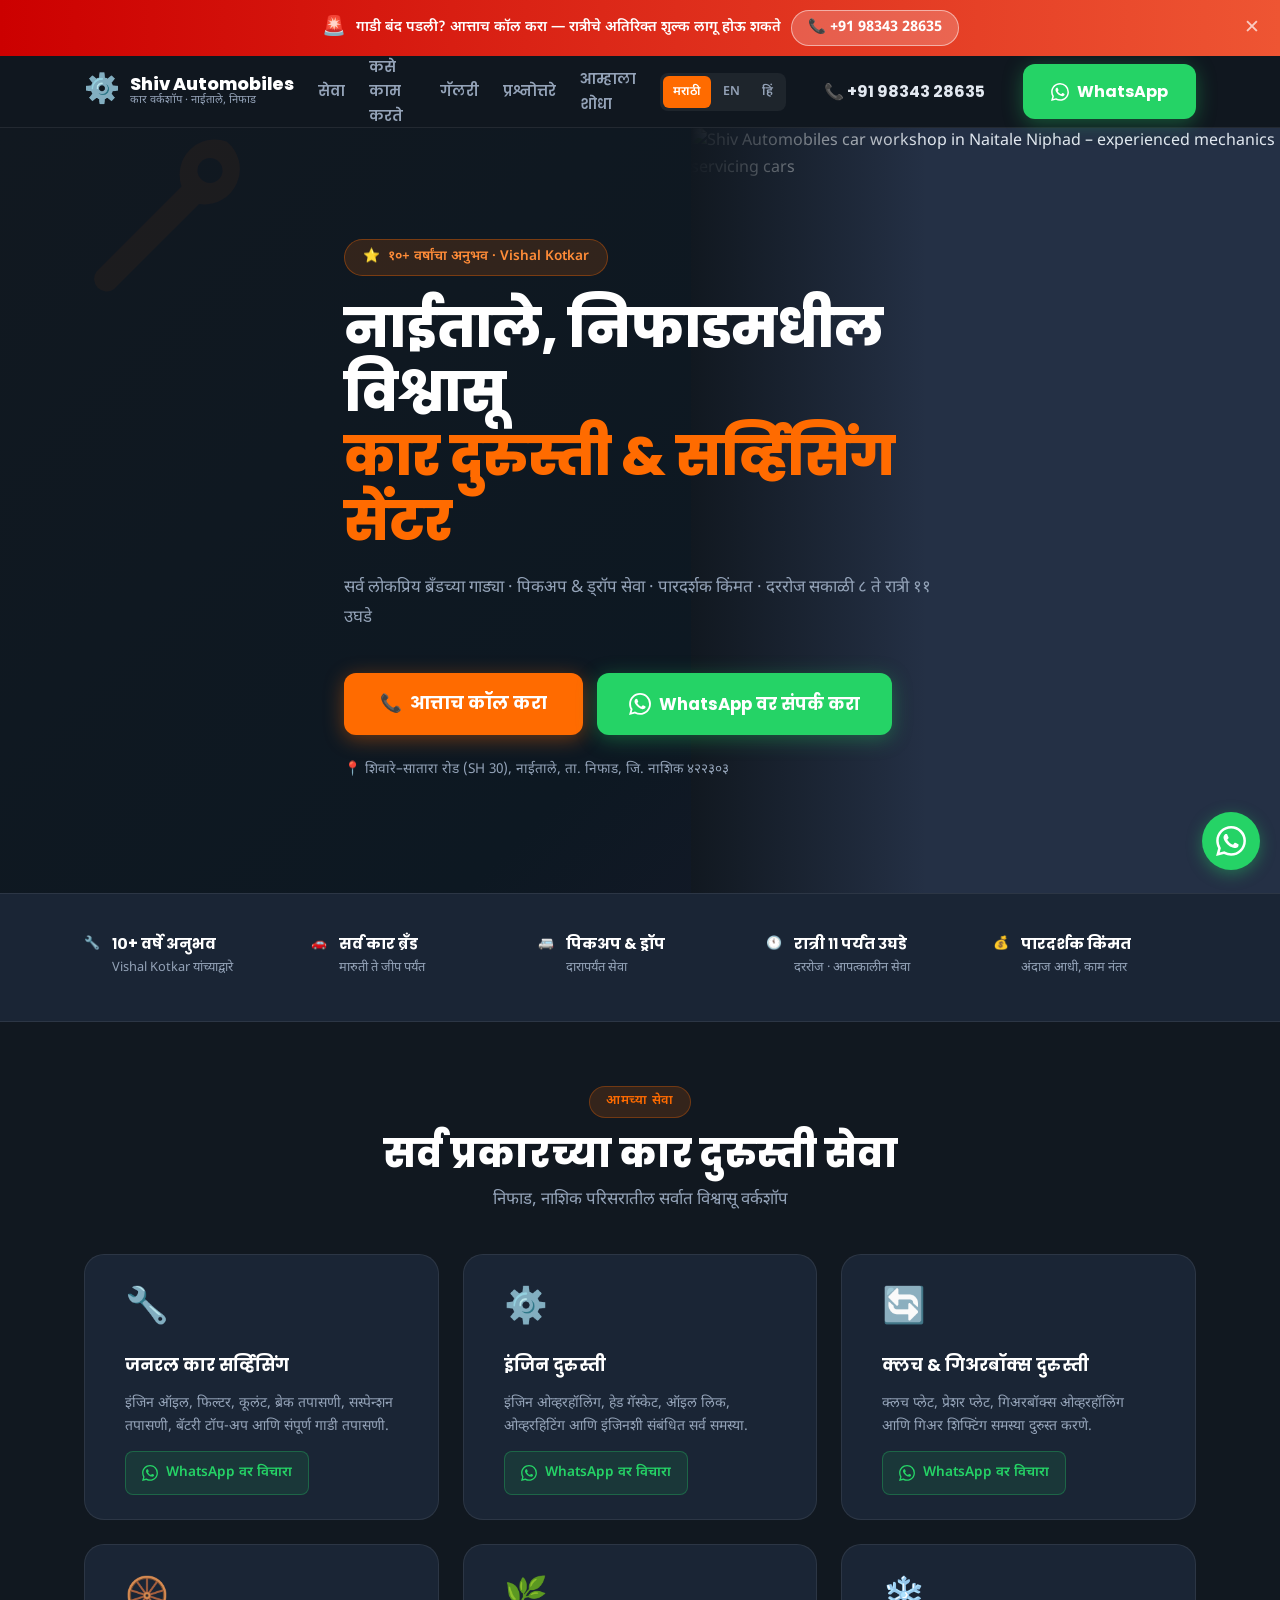
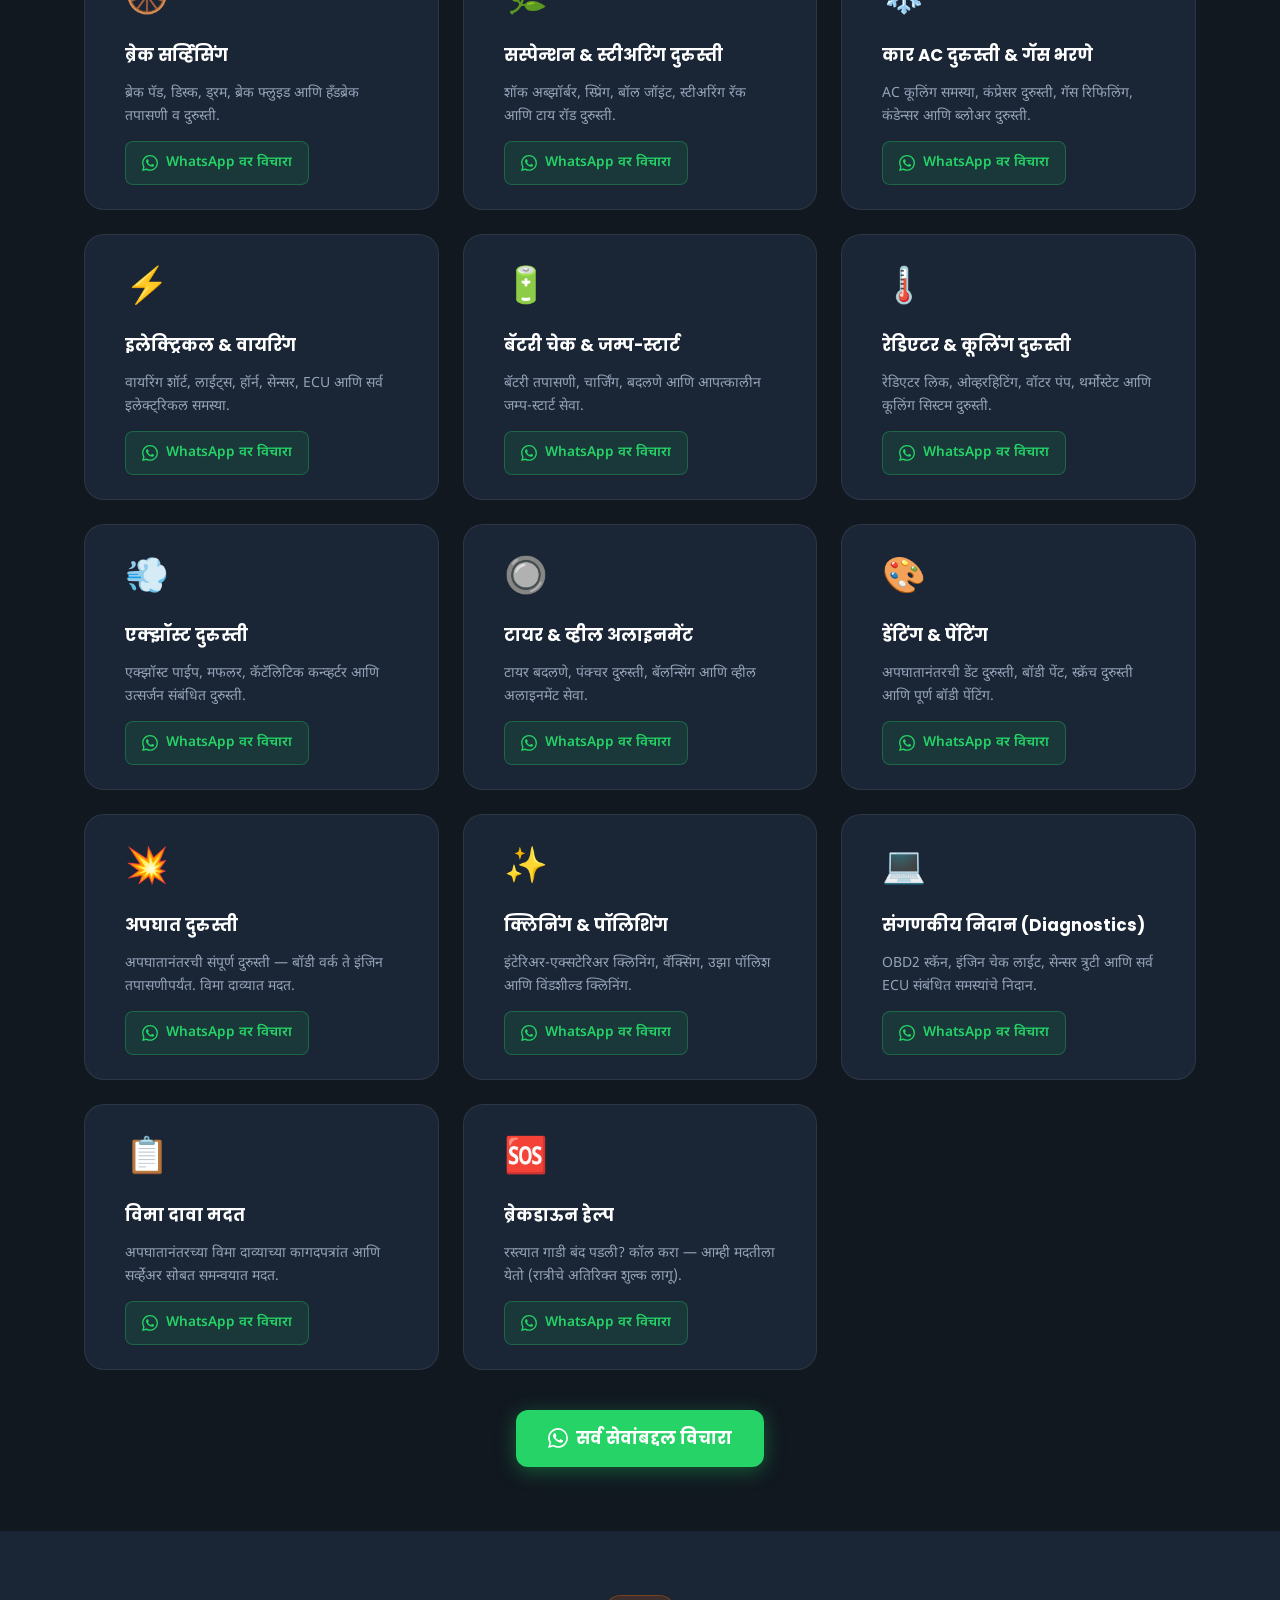
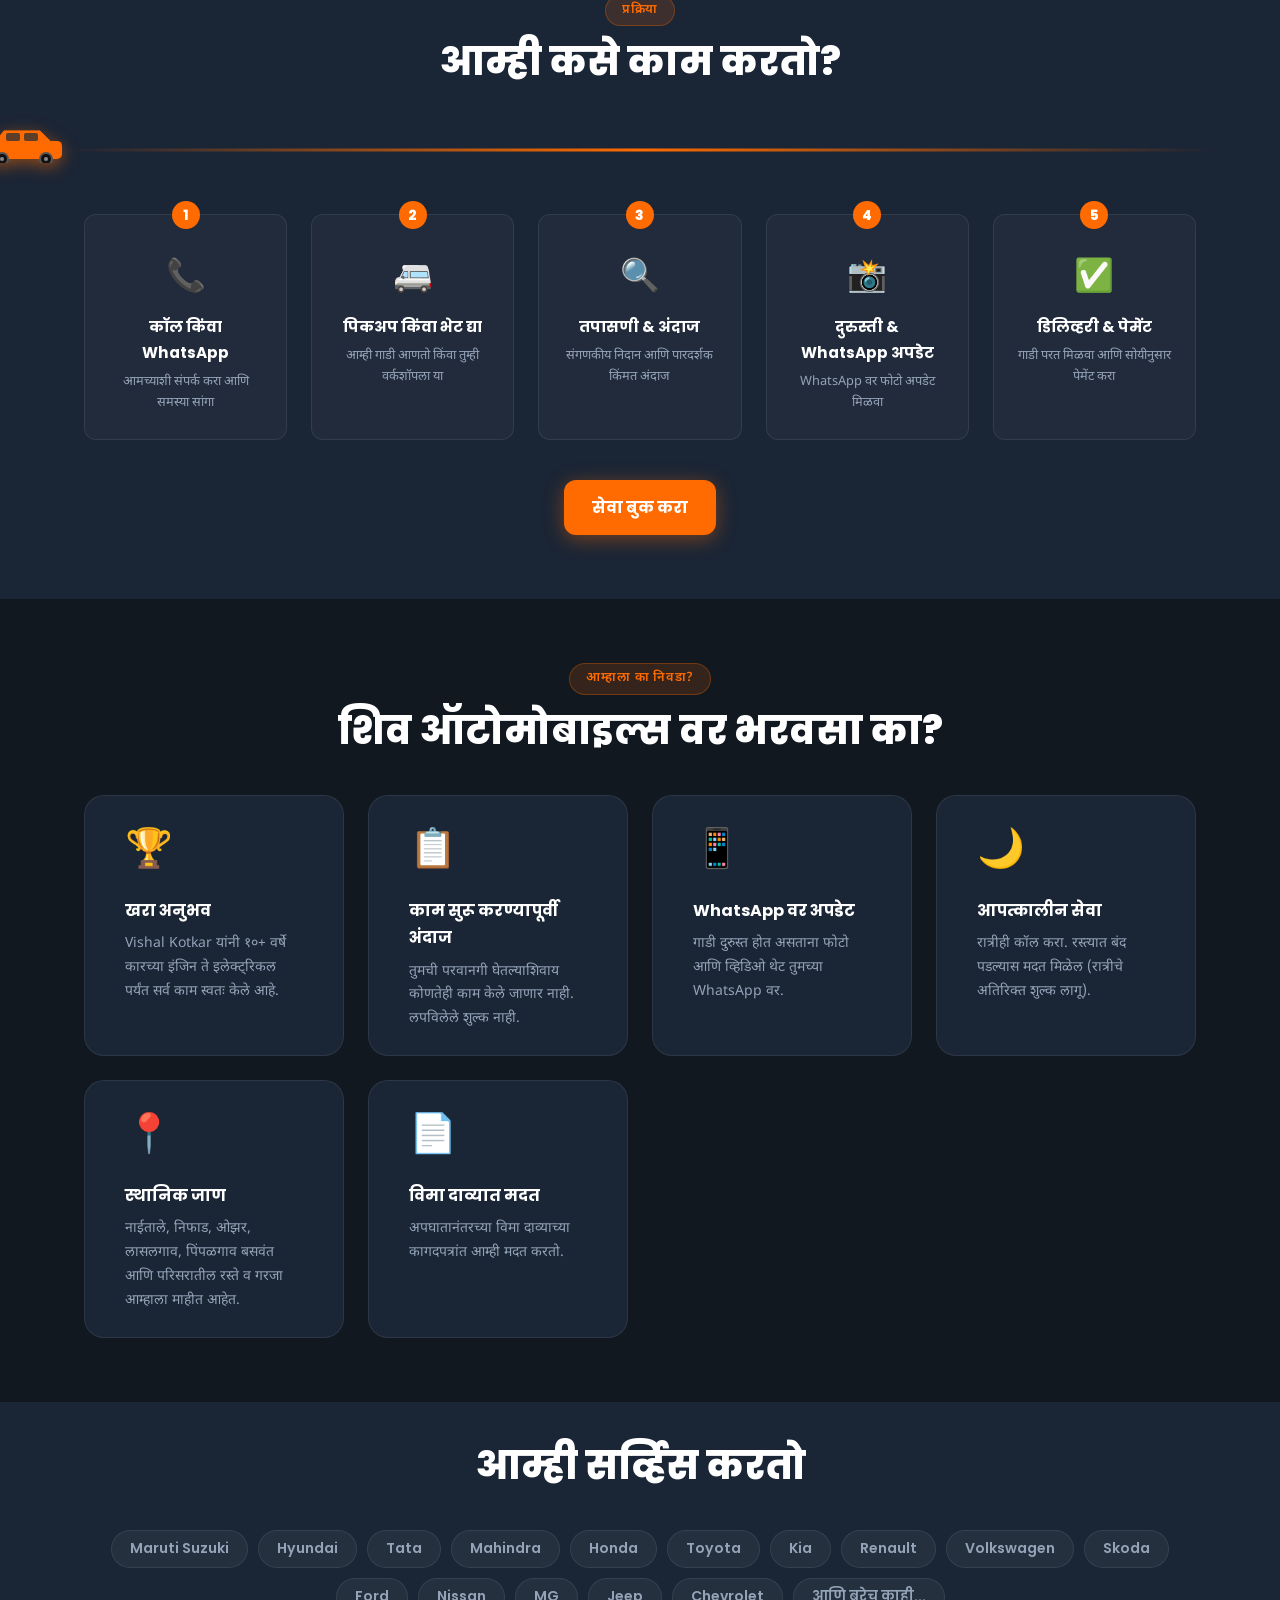
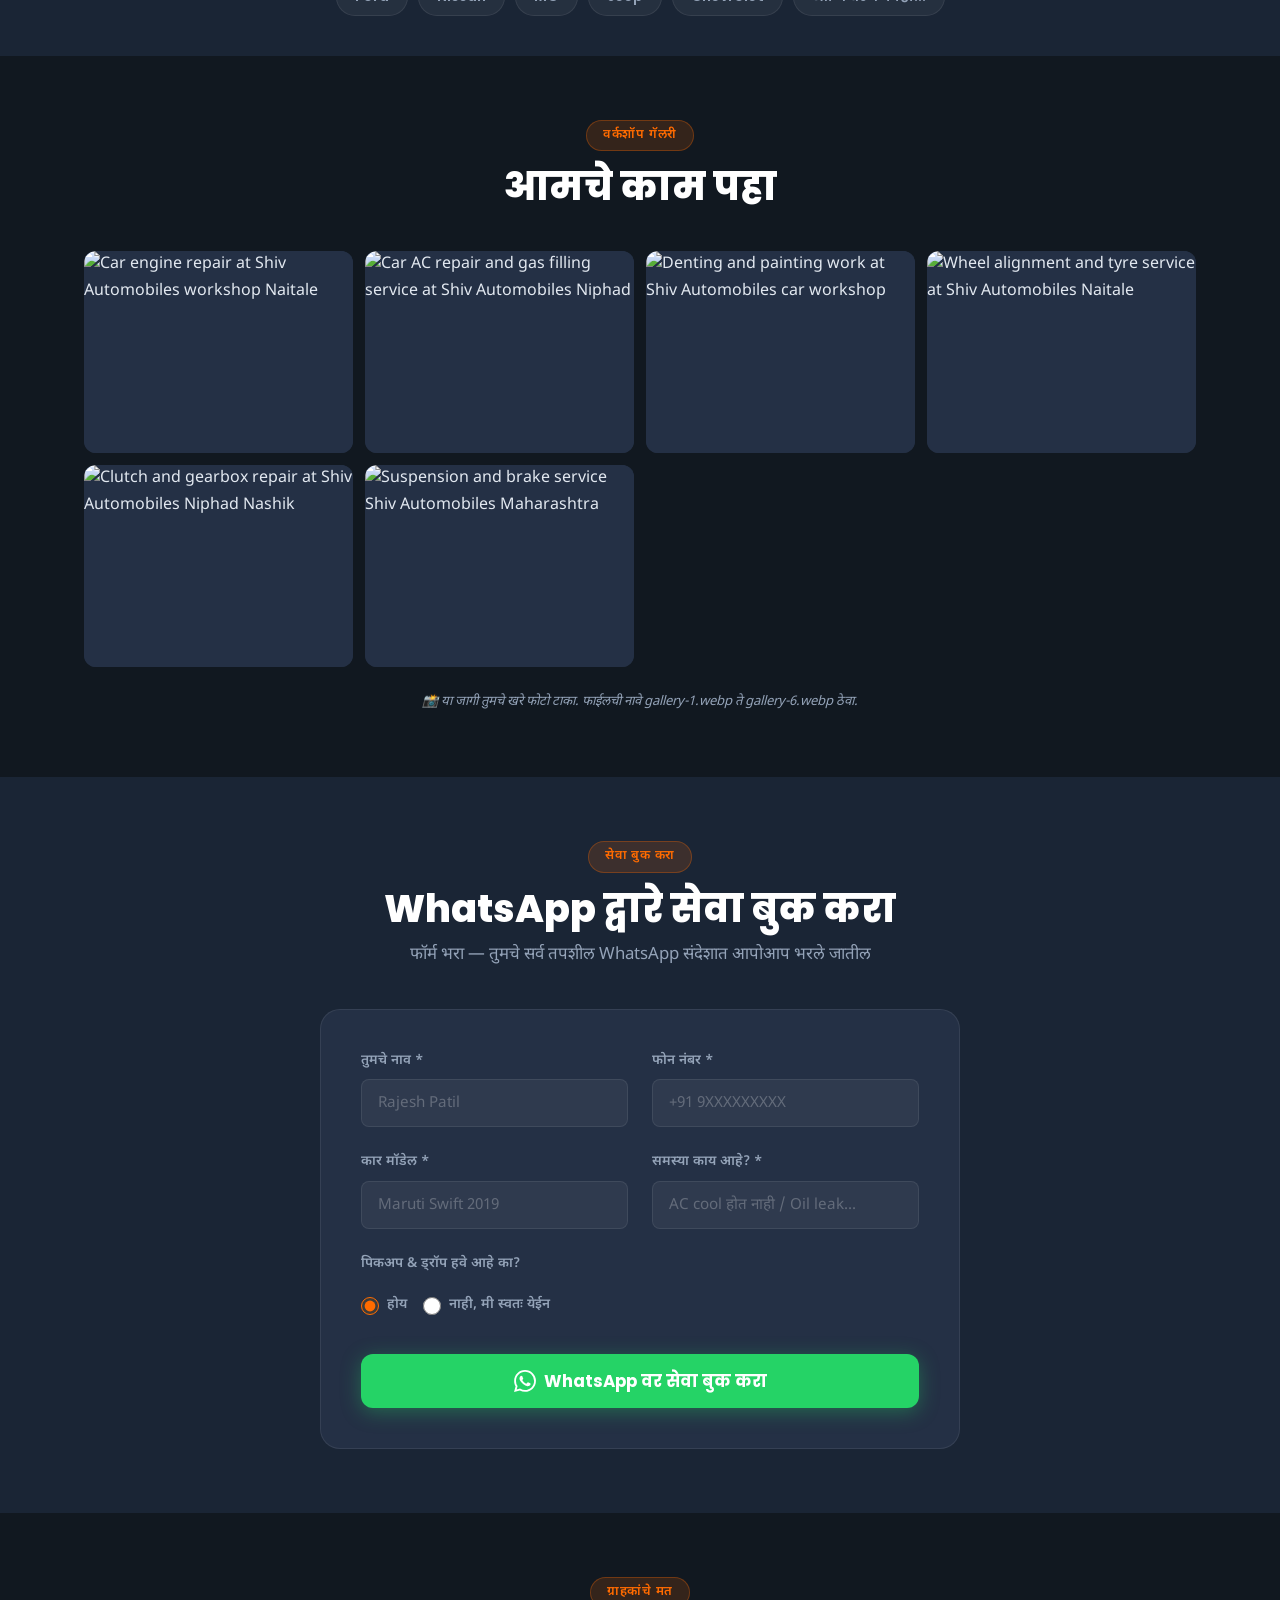
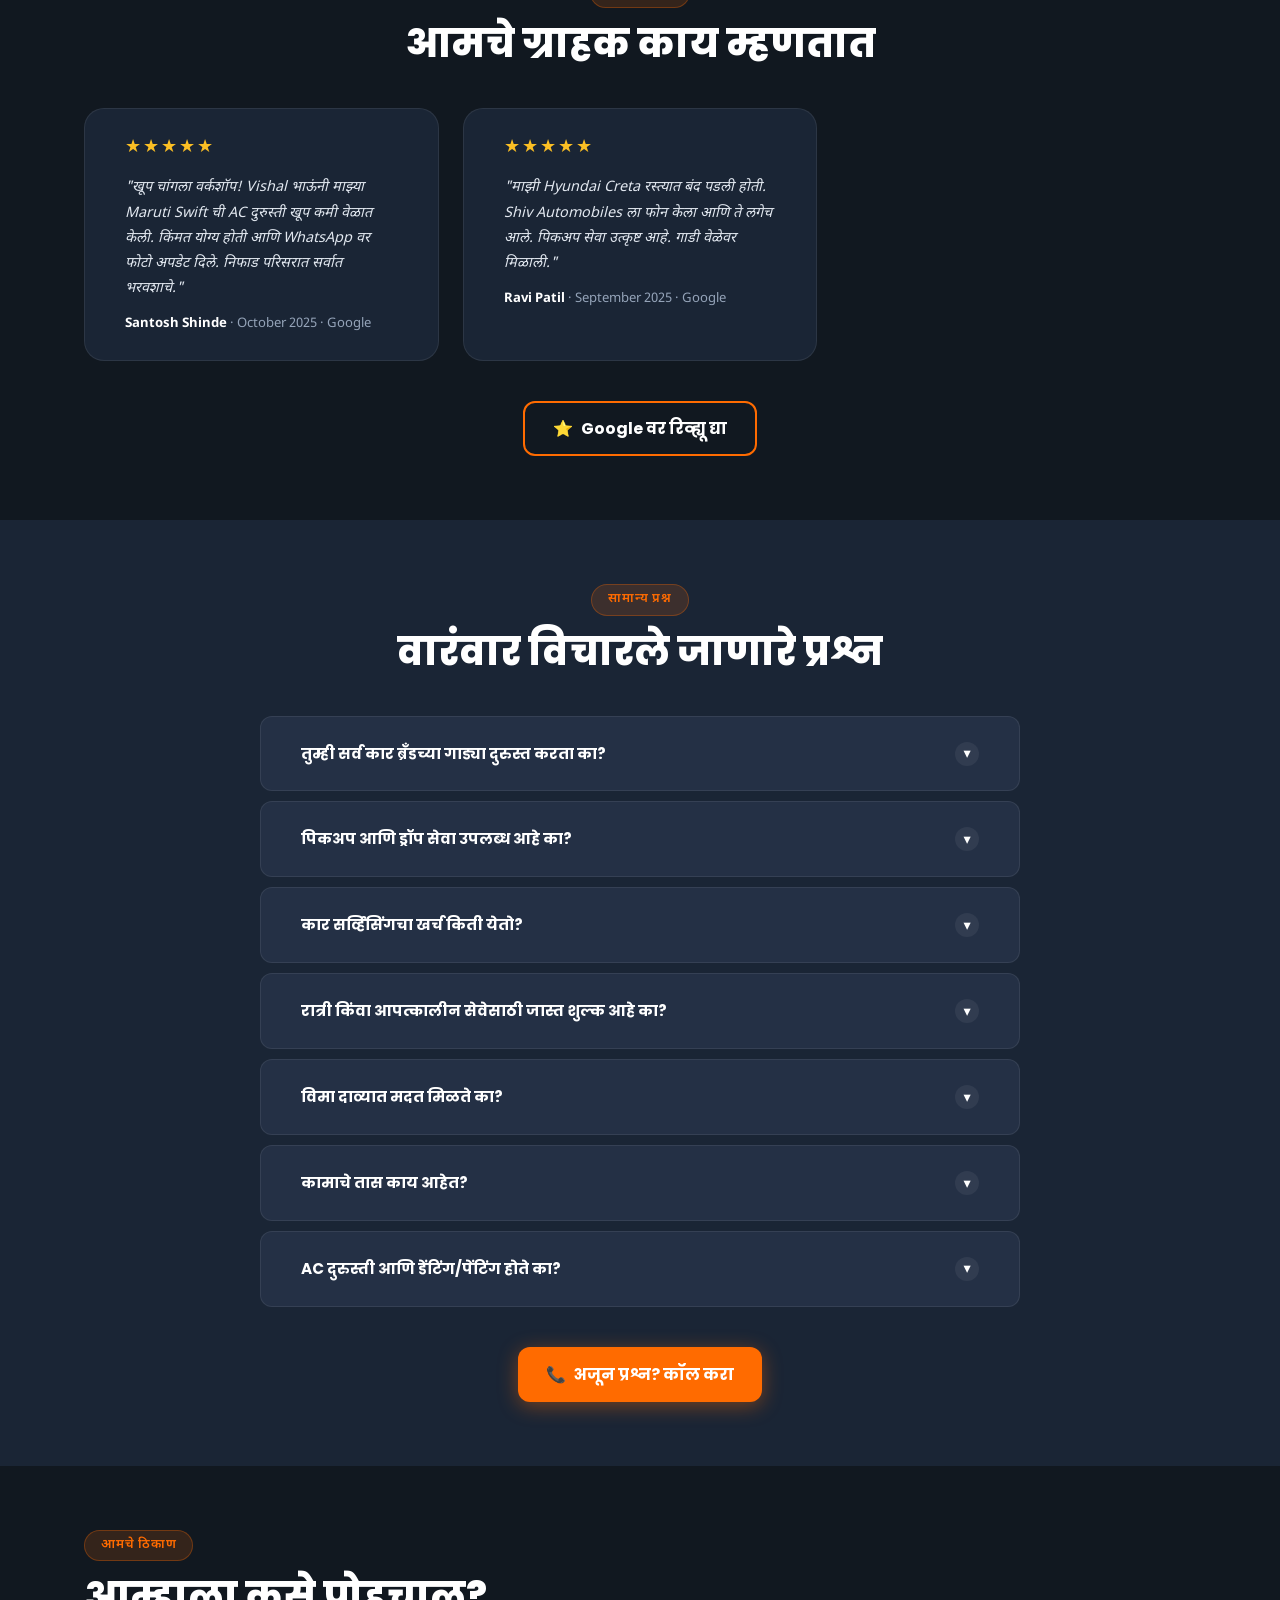
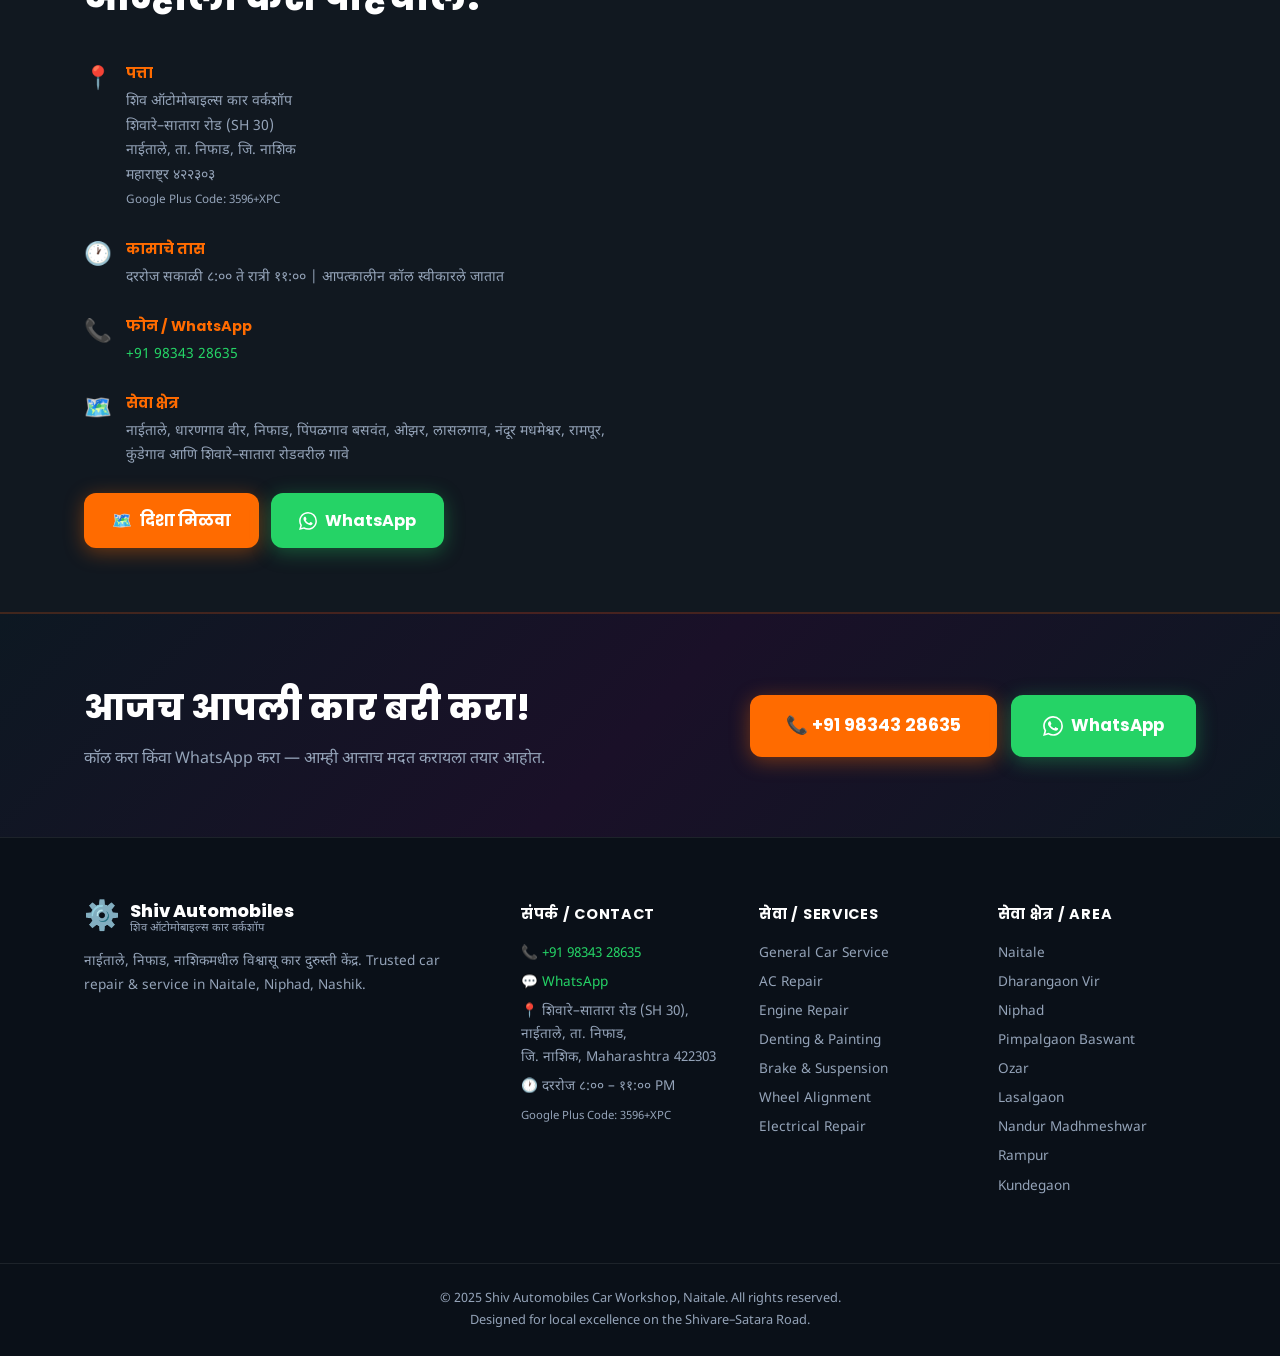
==== index.html @ d1dcf709 "Initial commit: Shiv Automobiles website" ====
<!DOCTYPE html>
<html lang="mr" dir="ltr">
<head>
  <meta charset="UTF-8" />
  <meta name="viewport" content="width=device-width, initial-scale=1.0" />
  <meta http-equiv="X-UA-Compatible" content="IE=edge" />

  <!-- ===== Primary SEO ===== -->
  <title>Car Garage &amp; Workshop in Naitale, Niphad, Nashik | Shiv Automobiles</title>
  <meta name="description" content="Shiv Automobiles – trusted car repair &amp; service workshop in Naitale, Niphad, Nashik. 10+ years experience. All car brands. AC repair, denting, engine, clutch. Call or WhatsApp +91 98343 28635. Pickup &amp; drop available. Open 8 AM–11 PM daily." />
  <meta name="keywords" content="car garage Naitale, car workshop Niphad, car AC repair Pimpalgaon Baswant, denting painting Niphad, engine repair Lasalgaon, गाडी दुरुस्ती निफाड, कार सर्व्हिसिंग नाशिक, Shiv Automobiles, car service Ozar, car repair Nashik" />
  <meta name="robots" content="index, follow" />
  <link rel="canonical" href="https://shivautomobiles.in/" />

  <!-- ===== Open Graph ===== -->
  <meta property="og:type" content="website" />
  <meta property="og:url" content="https://shivautomobiles.in/" />
  <meta property="og:title" content="Shiv Automobiles – Car Garage &amp; Workshop, Naitale, Niphad" />
  <meta property="og:description" content="10+ years experience. All car brands serviced. AC repair, engine, clutch, denting &amp; more. Call +91 98343 28635. Open 8 AM–11 PM daily." />
  <meta property="og:image" content="https://shivautomobiles.in/images/og-cover.webp" />
  <meta property="og:locale" content="mr_IN" />
  <meta property="og:site_name" content="Shiv Automobiles" />

  <!-- ===== Twitter Card ===== -->
  <meta name="twitter:card" content="summary_large_image" />
  <meta name="twitter:title" content="Shiv Automobiles – Car Workshop, Naitale, Niphad, Nashik" />
  <meta name="twitter:description" content="Trusted car repair &amp; service. 10+ yrs experience. Call/WhatsApp +91 98343 28635." />
  <meta name="twitter:image" content="https://shivautomobiles.in/images/og-cover.webp" />

  <!-- ===== Favicon ===== -->
  <link rel="icon" type="image/svg+xml" href="favicon.svg" />
  <link rel="apple-touch-icon" href="images/apple-touch-icon.png" />

  <!-- ===== Fonts (preload critical) ===== -->
  <link rel="preconnect" href="https://fonts.googleapis.com" />
  <link rel="preconnect" href="https://fonts.gstatic.com" crossorigin />
  <link rel="preload" as="style" href="https://fonts.googleapis.com/css2?family=Poppins:wght@400;600;700;800&family=Noto+Sans+Devanagari:wght@400;600;700&display=swap" />
  <link href="https://fonts.googleapis.com/css2?family=Poppins:wght@400;600;700;800&family=Noto+Sans+Devanagari:wght@400;600;700&display=swap" rel="stylesheet" />

  <!-- ===== Stylesheets ===== -->
  <link rel="stylesheet" href="css/style.css" />

  <!-- ===== JSON-LD: LocalBusiness (AutoRepair) ===== -->
  <script type="application/ld+json">
  {
    "@context": "https://schema.org",
    "@type": "AutoRepair",
    "name": "Shiv Automobiles Car Workshop",
    "alternateName": "शिव ऑटोमोबाइल्स कार वर्कशॉप",
    "url": "https://shivautomobiles.in/",
    "telephone": "+919834328635",
    "priceRange": "₹₹",
    "image": "https://shivautomobiles.in/images/og-cover.webp",
    "description": "Trusted car repair and service workshop in Naitale, Niphad, Nashik serving all popular car brands with 10+ years of experience.",
    "address": {
      "@type": "PostalAddress",
      "streetAddress": "Shivare–Satara Road, SH 30",
      "addressLocality": "Naitale",
      "addressRegion": "Maharashtra",
      "postalCode": "422303",
      "addressCountry": "IN",
      "postOfficeBoxNumber": "Tal. Niphad, Dist. Nashik"
    },
    "geo": {
      "@type": "GeoCoordinates",
      "latitude": 20.0700,
      "longitude": 74.1581
    },
    "hasMap": "https://maps.google.com/?q=20.0700,74.1581",
    "openingHoursSpecification": [
      {
        "@type": "OpeningHoursSpecification",
        "dayOfWeek": ["Monday","Tuesday","Wednesday","Thursday","Friday","Saturday","Sunday"],
        "opens": "08:00",
        "closes": "23:00"
      }
    ],
    "areaServed": [
      "Naitale", "Dharangaon Vir", "Niphad", "Pimpalgaon Baswant",
      "Ozar", "Lasalgaon", "Nandur Madhmeshwar", "Rampur", "Kundegaon", "Nashik"
    ],
    "sameAs": [
      "https://wa.me/919834328635"
    ],
    "founder": {
      "@type": "Person",
      "name": "Vishal Kotkar"
    },
    "knowsAbout": [
      "Car Service", "Engine Repair", "AC Repair", "Denting and Painting",
      "Clutch Repair", "Brake Service", "Suspension Repair", "Wheel Alignment",
      "Electrical Repair", "Battery Service", "Insurance Claim Assistance"
    ]
  }
  </script>

  <!-- ===== JSON-LD: FAQPage ===== -->
  <script type="application/ld+json">
  {
    "@context": "https://schema.org",
    "@type": "FAQPage",
    "mainEntity": [
      {
        "@type": "Question",
        "name": "Do you service all car brands? / तुम्ही सर्व ब्रँडच्या गाड्या दुरुस्त करता का?",
        "acceptedAnswer": {
          "@type": "Answer",
          "text": "Yes, we service all popular brands including Maruti Suzuki, Hyundai, Tata, Mahindra, Honda, Toyota, Kia, Renault, Volkswagen, Skoda, Ford, Nissan, MG, Jeep, Chevrolet and more. / होय, आम्ही मारुती सुझुकी, ह्युंदाई, टाटा, महिंद्रा, होंडा, टोयोटा, किया, रेनॉल्ट, व्होल्क्सवॅगन, स्कोडा, फोर्ड, निसान, एमजी, जीप, शेव्हरोले आणि इतर सर्व ब्रँडच्या गाड्या दुरुस्त करतो."
        }
      },
      {
        "@type": "Question",
        "name": "Is pickup and drop service available? / पिकअप आणि ड्रॉप सेवा उपलब्ध आहे का?",
        "acceptedAnswer": {
          "@type": "Answer",
          "text": "Yes, we provide pickup and drop service across Naitale, Niphad, Pimpalgaon Baswant, Ozar, Lasalgaon and nearby villages. / होय, आम्ही नाईताले, निफाड, पिंपळगाव बसवंत, ओझर, लासलगाव आणि जवळपासच्या गावांमध्ये पिकअप आणि ड्रॉप सेवा देतो."
        }
      },
      {
        "@type": "Question",
        "name": "How much does car service cost? / कार सर्व्हिसिंगचा खर्च किती येतो?",
        "acceptedAnswer": {
          "@type": "Answer",
          "text": "Cost depends on the work needed. We give a transparent upfront estimate before starting any repair. Call or WhatsApp for a quick quote. / खर्च कामावर अवलंबून असतो. काम सुरू करण्यापूर्वी आम्ही पारदर्शक अंदाज देतो. त्वरित माहितीसाठी कॉल करा किंवा WhatsApp करा."
        }
      },
      {
        "@type": "Question",
        "name": "Do you charge extra for night/emergency service? / रात्री किंवा आपत्कालीन सेवेसाठी जास्त शुल्क आहे का?",
        "acceptedAnswer": {
          "@type": "Answer",
          "text": "We accept emergency and night calls. Night-time (after 11 PM) assistance may attract additional charges. / आम्ही आपत्कालीन आणि रात्रीचे कॉल स्वीकारतो. रात्री ११ नंतरच्या सेवेसाठी अतिरिक्त शुल्क लागू होऊ शकते."
        }
      },
      {
        "@type": "Question",
        "name": "Do you help with insurance claims? / विमा दाव्यात मदत मिळते का?",
        "acceptedAnswer": {
          "@type": "Answer",
          "text": "Yes, we assist with insurance claim paperwork and coordination for accident-damaged vehicles. / होय, अपघातग्रस्त वाहनांसाठी विमा दाव्यातील कागदपत्रे आणि प्रक्रियेत आम्ही मदत करतो."
        }
      },
      {
        "@type": "Question",
        "name": "What are your working hours? / कामाचे तास काय आहेत?",
        "acceptedAnswer": {
          "@type": "Answer",
          "text": "We are open daily from 8:00 AM to 11:00 PM. Emergency calls are accepted after hours. / आम्ही दररोज सकाळी ८:०० ते रात्री ११:०० वाजेपर्यंत उघडे असतो. आपत्कालीन कॉल नंतरही स्वीकारले जातात."
        }
      },
      {
        "@type": "Question",
        "name": "Do you do AC repair and denting/painting? / AC दुरुस्ती आणि डेंटिंग/पेंटिंग होते का?",
        "acceptedAnswer": {
          "@type": "Answer",
          "text": "Yes, we offer full car AC repair and gas refilling as well as professional denting and painting services. / होय, आम्ही संपूर्ण कार AC दुरुस्ती, गॅस भरणे आणि व्यावसायिक डेंटिंग आणि पेंटिंग सेवा देतो."
        }
      }
    ]
  }
  </script>
</head>

<body>
  <!-- ===== EMERGENCY BANNER ===== -->
  <div class="emergency-banner" id="emergencyBanner">
    <span class="emergency-icon">🚨</span>
    <span data-mr="गाडी बंद पडली? आत्ताच कॉल करा — रात्रीचे अतिरिक्त शुल्क लागू होऊ शकते" data-en="Car broke down? Call now — night charges may apply" data-hi="गाड़ी बंद हुई? अभी कॉल करें — रात्रि शुल्क लागू हो सकता है">गाडी बंद पडली? आत्ताच कॉल करा — रात्रीचे अतिरिक्त शुल्क लागू होऊ शकते</span>
    <a href="tel:+919834328635" class="emergency-btn" onclick="ga4Event('emergency_call_banner')">📞 +91 98343 28635</a>
    <button class="banner-close" onclick="document.getElementById('emergencyBanner').style.display='none'" aria-label="Close banner">✕</button>
  </div>

  <!-- ===== DESKTOP HEADER ===== -->
  <header class="site-header" id="siteHeader">
    <div class="header-inner container">
      <a href="/" class="logo-wrap">
        <div class="logo-icon">⚙️</div>
        <div class="logo-text">
          <span class="logo-main">Shiv Automobiles</span>
          <span class="logo-sub" data-mr="कार वर्कशॉप · नाईताले, निफाड" data-en="Car Workshop · Naitale, Niphad" data-hi="कार वर्कशॉप · नाईताले, निफाड">कार वर्कशॉप · नाईताले, निफाड</span>
        </div>
      </a>
      <nav class="header-nav">
        <a href="#services" data-mr="सेवा" data-en="Services" data-hi="सेवाएं">सेवा</a>
        <a href="#how-it-works" data-mr="कसे काम करते" data-en="How it Works" data-hi="कैसे काम करता है">कसे काम करते</a>
        <a href="#gallery" data-mr="गॅलरी" data-en="Gallery" data-hi="गैलरी">गॅलरी</a>
        <a href="#faq" data-mr="प्रश्नोत्तरे" data-en="FAQ" data-hi="सवाल-जवाब">प्रश्नोत्तरे</a>
        <a href="#find-us" data-mr="आम्हाला शोधा" data-en="Find Us" data-hi="हमें खोजें">आम्हाला शोधा</a>
      </nav>
      <div class="header-cta">
        <!-- Language Toggle -->
        <div class="lang-toggle" id="langToggle">
          <button class="lang-btn active" data-lang="mr">मराठी</button>
          <button class="lang-btn" data-lang="en">EN</button>
          <button class="lang-btn" data-lang="hi">हिं</button>
        </div>
        <a href="tel:+919834328635" class="btn btn-phone header-phone" onclick="ga4Event('header_call_click')">
          📞 +91 98343 28635
        </a>
        <a href="https://wa.me/919834328635?text=Hello%20Shiv%20Automobiles%2C%20I%20need%20help%20with%20my%20%5Bcar%20model%5D" class="btn btn-wa" target="_blank" rel="noopener" onclick="ga4Event('header_wa_click')">
          <svg class="wa-icon" viewBox="0 0 24 24" fill="currentColor" width="18" height="18"><path d="M17.472 14.382c-.297-.149-1.758-.867-2.03-.967-.273-.099-.471-.148-.67.15-.197.297-.767.966-.94 1.164-.173.199-.347.223-.644.075-.297-.15-1.255-.463-2.39-1.475-.883-.788-1.48-1.761-1.653-2.059-.173-.297-.018-.458.13-.606.134-.133.298-.347.446-.52.149-.174.198-.298.298-.497.099-.198.05-.371-.025-.52-.075-.149-.669-1.612-.916-2.207-.242-.579-.487-.5-.669-.51-.173-.008-.371-.01-.57-.01-.198 0-.52.074-.792.372-.272.297-1.04 1.016-1.04 2.479 0 1.462 1.065 2.875 1.213 3.074.149.198 2.096 3.2 5.077 4.487.709.306 1.262.489 1.694.625.712.227 1.36.195 1.871.118.571-.085 1.758-.719 2.006-1.413.248-.694.248-1.289.173-1.413-.074-.124-.272-.198-.57-.347m-5.421 7.403h-.004a9.87 9.87 0 01-5.031-1.378l-.361-.214-3.741.982.998-3.648-.235-.374a9.86 9.86 0 01-1.51-5.26c.001-5.45 4.436-9.884 9.888-9.884 2.64 0 5.122 1.03 6.988 2.898a9.825 9.825 0 012.893 6.994c-.003 5.45-4.437 9.884-9.885 9.884m8.413-18.297A11.815 11.815 0 0012.05 0C5.495 0 .16 5.335.157 11.892c0 2.096.547 4.142 1.588 5.945L.057 24l6.305-1.654a11.882 11.882 0 005.683 1.448h.005c6.554 0 11.89-5.335 11.893-11.893a11.821 11.821 0 00-3.48-8.413z"/></svg>
          WhatsApp
        </a>
      </div>
    </div>
  </header>

  <!-- ===== HERO SECTION ===== -->
  <section class="hero" id="hero">
    <!-- Animated gear/wrench SVG background -->
    <div class="hero-bg-gears" aria-hidden="true">
      <svg class="gear gear-1" viewBox="0 0 100 100" fill="none" xmlns="http://www.w3.org/2000/svg">
        <path d="M43.3 5.5l-3.1 8.6a35.5 35.5 0 00-9.6 4l-9-2.7-6.7 6.7 2.7 9a35.5 35.5 0 00-4 9.6L5 43.3v9.4l8.6 3.1a35.5 35.5 0 004 9.6l-2.7 9 6.7 6.7 9-2.7a35.5 35.5 0 009.6 4l3.1 8.6h9.4l3.1-8.6a35.5 35.5 0 009.6-4l9 2.7 6.7-6.7-2.7-9a35.5 35.5 0 004-9.6L95 56.7v-9.4l-8.6-3.1a35.5 35.5 0 00-4-9.6l2.7-9-6.7-6.7-9 2.7a35.5 35.5 0 00-9.6-4L56.7 5.5H43.3zm6.7 27a17.5 17.5 0 110 35 17.5 17.5 0 010-35z" fill="currentColor"/>
      </svg>
      <svg class="gear gear-2" viewBox="0 0 100 100" fill="none" xmlns="http://www.w3.org/2000/svg">
        <path d="M43.3 5.5l-3.1 8.6a35.5 35.5 0 00-9.6 4l-9-2.7-6.7 6.7 2.7 9a35.5 35.5 0 00-4 9.6L5 43.3v9.4l8.6 3.1a35.5 35.5 0 004 9.6l-2.7 9 6.7 6.7 9-2.7a35.5 35.5 0 009.6 4l3.1 8.6h9.4l3.1-8.6a35.5 35.5 0 009.6-4l9 2.7 6.7-6.7-2.7-9a35.5 35.5 0 004-9.6L95 56.7v-9.4l-8.6-3.1a35.5 35.5 0 00-4-9.6l2.7-9-6.7-6.7-9 2.7a35.5 35.5 0 00-9.6-4L56.7 5.5H43.3zm6.7 27a17.5 17.5 0 110 35 17.5 17.5 0 010-35z" fill="currentColor"/>
      </svg>
      <svg class="wrench-anim" viewBox="0 0 64 64" fill="none" xmlns="http://www.w3.org/2000/svg">
        <path d="M53.3 10.7a11.3 11.3 0 00-14.4 14.4L11.7 52.3a4 4 0 005.6 5.6l27.2-27.2A11.3 11.3 0 0053.3 10.7zm-9.3 9.3a4 4 0 114 4 4 4 0 01-4-4z" fill="currentColor"/>
      </svg>
    </div>

    <div class="hero-content container">
      <div class="hero-badge reveal-up">
        <span>⭐</span>
        <span data-mr="१०+ वर्षांचा अनुभव · Vishal Kotkar" data-en="10+ Years Experience · Vishal Kotkar" data-hi="10+ साल का अनुभव · Vishal Kotkar">१०+ वर्षांचा अनुभव · Vishal Kotkar</span>
      </div>
      <h1 class="hero-headline reveal-up delay-1">
        <span data-mr="नाईताले, निफाडमधील विश्वासू" data-en="Trusted Car Repair &amp;" data-hi="नाईताले, निफाड में भरोसेमंद">नाईताले, निफाडमधील विश्वासू</span><br />
        <span class="hero-accent" data-mr="कार दुरुस्ती &amp; सर्व्हिसिंग सेंटर" data-en="Service in Naitale, Niphad" data-hi="कार मरम्मत और सर्विसिंग सेंटर">कार दुरुस्ती &amp; सर्व्हिसिंग सेंटर</span>
      </h1>
      <p class="hero-sub reveal-up delay-2" data-mr="सर्व लोकप्रिय ब्रँडच्या गाड्या · पिकअप &amp; ड्रॉप सेवा · पारदर्शक किंमत · दररोज सकाळी ८ ते रात्री ११ उघडे" data-en="All popular car brands · Pickup &amp; drop service · Transparent pricing · Open daily 8 AM – 11 PM" data-hi="सभी लोकप्रिय कार ब्रांड · पिकअप और ड्रॉप सेवा · पारदर्शी मूल्य · प्रतिदिन सुबह 8 से रात 11 बजे तक">सर्व लोकप्रिय ब्रँडच्या गाड्या · पिकअप &amp; ड्रॉप सेवा · पारदर्शक किंमत · दररोज सकाळी ८ ते रात्री ११ उघडे</p>
      <div class="hero-ctas reveal-up delay-3">
        <a href="tel:+919834328635" class="btn btn-primary btn-lg pulse-cta" onclick="ga4Event('hero_call_click')">
          📞 <span data-mr="आत्ताच कॉल करा" data-en="Call Now" data-hi="अभी कॉल करें">आत्ताच कॉल करा</span>
        </a>
        <a href="https://wa.me/919834328635?text=Hello%20Shiv%20Automobiles%2C%20I%20need%20help%20with%20my%20%5Bcar%20model%5D" class="btn btn-wa-lg" target="_blank" rel="noopener" onclick="ga4Event('hero_wa_click')">
          <svg viewBox="0 0 24 24" fill="currentColor" width="22" height="22"><path d="M17.472 14.382c-.297-.149-1.758-.867-2.03-.967-.273-.099-.471-.148-.67.15-.197.297-.767.966-.94 1.164-.173.199-.347.223-.644.075-.297-.15-1.255-.463-2.39-1.475-.883-.788-1.48-1.761-1.653-2.059-.173-.297-.018-.458.13-.606.134-.133.298-.347.446-.52.149-.174.198-.298.298-.497.099-.198.05-.371-.025-.52-.075-.149-.669-1.612-.916-2.207-.242-.579-.487-.5-.669-.51-.173-.008-.371-.01-.57-.01-.198 0-.52.074-.792.372-.272.297-1.04 1.016-1.04 2.479 0 1.462 1.065 2.875 1.213 3.074.149.198 2.096 3.2 5.077 4.487.709.306 1.262.489 1.694.625.712.227 1.36.195 1.871.118.571-.085 1.758-.719 2.006-1.413.248-.694.248-1.289.173-1.413-.074-.124-.272-.198-.57-.347m-5.421 7.403h-.004a9.87 9.87 0 01-5.031-1.378l-.361-.214-3.741.982.998-3.648-.235-.374a9.86 9.86 0 01-1.51-5.26c.001-5.45 4.436-9.884 9.888-9.884 2.64 0 5.122 1.03 6.988 2.898a9.825 9.825 0 012.893 6.994c-.003 5.45-4.437 9.884-9.885 9.884m8.413-18.297A11.815 11.815 0 0012.05 0C5.495 0 .16 5.335.157 11.892c0 2.096.547 4.142 1.588 5.945L.057 24l6.305-1.654a11.882 11.882 0 005.683 1.448h.005c6.554 0 11.89-5.335 11.893-11.893a11.821 11.821 0 00-3.48-8.413z"/></svg>
          <span data-mr="WhatsApp वर संपर्क करा" data-en="WhatsApp Us" data-hi="WhatsApp पर संपर्क करें">WhatsApp वर संपर्क करा</span>
        </a>
      </div>
      <p class="hero-address reveal-up delay-4">
        📍 <span data-mr="शिवारे–सातारा रोड (SH 30), नाईताले, ता. निफाड, जि. नाशिक ४२२३०३" data-en="Shivare–Satara Road (SH 30), Naitale, Tal. Niphad, Dist. Nashik 422303" data-hi="शिवारे–सातारा रोड (SH 30), नाईताले, ता. निफाड, जि. नाशिक 422303">शिवारे–सातारा रोड (SH 30), नाईताले, ता. निफाड, जि. नाशिक ४२२३०३</span>
      </p>
    </div>

    <!-- Hero image placeholder -->
    <div class="hero-img-wrap">
      <img src="images/hero-workshop.webp" alt="Shiv Automobiles car workshop in Naitale Niphad – experienced mechanics servicing cars" class="hero-img" width="700" height="520" loading="eager" />
      <div class="hero-img-overlay"></div>
    </div>
  </section>

  <!-- ===== TRUST STRIP ===== -->
  <section class="trust-strip" aria-label="Why trust us">
    <div class="container trust-inner">
      <div class="trust-item reveal-up">
        <span class="trust-icon">🔧</span>
        <div>
          <strong data-mr="१०+ वर्षे अनुभव" data-en="10+ Years Experience" data-hi="10+ साल अनुभव">१०+ वर्षे अनुभव</strong>
          <span data-mr="Vishal Kotkar यांच्याद्वारे" data-en="By Vishal Kotkar" data-hi="Vishal Kotkar द्वारा">Vishal Kotkar यांच्याद्वारे</span>
        </div>
      </div>
      <div class="trust-item reveal-up delay-1">
        <span class="trust-icon">🚗</span>
        <div>
          <strong data-mr="सर्व कार ब्रँड" data-en="All Car Brands" data-hi="सभी कार ब्रांड">सर्व कार ब्रँड</strong>
          <span data-mr="मारुती ते जीप पर्यंत" data-en="Maruti to Jeep &amp; more" data-hi="मारुती से जीप तक">मारुती ते जीप पर्यंत</span>
        </div>
      </div>
      <div class="trust-item reveal-up delay-2">
        <span class="trust-icon">🚐</span>
        <div>
          <strong data-mr="पिकअप &amp; ड्रॉप" data-en="Pickup &amp; Drop" data-hi="पिकअप और ड्रॉप">पिकअप &amp; ड्रॉप</strong>
          <span data-mr="दारापर्यंत सेवा" data-en="Door-to-door service" data-hi="दरवाजे तक सेवा">दारापर्यंत सेवा</span>
        </div>
      </div>
      <div class="trust-item reveal-up delay-3">
        <span class="trust-icon">🕚</span>
        <div>
          <strong data-mr="रात्री ११ पर्यंत उघडे" data-en="Open till 11 PM" data-hi="रात 11 बजे तक खुला">रात्री ११ पर्यंत उघडे</strong>
          <span data-mr="दररोज · आपत्कालीन सेवा" data-en="Daily · Emergency calls" data-hi="प्रतिदिन · आपातकालीन सेवा">दररोज · आपत्कालीन सेवा</span>
        </div>
      </div>
      <div class="trust-item reveal-up delay-4">
        <span class="trust-icon">💰</span>
        <div>
          <strong data-mr="पारदर्शक किंमत" data-en="Transparent Pricing" data-hi="पारदर्शी मूल्य">पारदर्शक किंमत</strong>
          <span data-mr="अंदाज आधी, काम नंतर" data-en="Estimate first, work after" data-hi="पहले अनुमान, फिर काम">अंदाज आधी, काम नंतर</span>
        </div>
      </div>
    </div>
  </section>

  <!-- ===== SERVICES SECTION ===== -->
  <section class="services-section section-pad" id="services">
    <div class="container">
      <div class="section-header reveal-up">
        <span class="section-tag" data-mr="आमच्या सेवा" data-en="Our Services" data-hi="हमारी सेवाएं">आमच्या सेवा</span>
        <h2 data-mr="सर्व प्रकारच्या कार दुरुस्ती सेवा" data-en="Complete Car Repair &amp; Service" data-hi="सभी प्रकार की कार मरम्मत सेवाएं">सर्व प्रकारच्या कार दुरुस्ती सेवा</h2>
        <p data-mr="निफाड, नाशिक परिसरातील सर्वात विश्वासू वर्कशॉप" data-en="The most trusted workshop in Niphad, Nashik region" data-hi="निफाड, नाशिक क्षेत्र की सबसे भरोसेमंद वर्कशॉप">निफाड, नाशिक परिसरातील सर्वात विश्वासू वर्कशॉप</p>
      </div>

      <div class="services-grid" id="servicesGrid">

        <!-- Service cards generated by JS from data -->

      </div>

      <div class="section-cta reveal-up">
        <a href="https://wa.me/919834328635?text=Hello%20Shiv%20Automobiles%2C%20I%20need%20help%20with%20my%20%5Bcar%20model%5D" class="btn btn-wa-lg" target="_blank" rel="noopener" onclick="ga4Event('services_wa_all')">
          <svg viewBox="0 0 24 24" fill="currentColor" width="20" height="20"><path d="M17.472 14.382c-.297-.149-1.758-.867-2.03-.967-.273-.099-.471-.148-.67.15-.197.297-.767.966-.94 1.164-.173.199-.347.223-.644.075-.297-.15-1.255-.463-2.39-1.475-.883-.788-1.48-1.761-1.653-2.059-.173-.297-.018-.458.13-.606.134-.133.298-.347.446-.52.149-.174.198-.298.298-.497.099-.198.05-.371-.025-.52-.075-.149-.669-1.612-.916-2.207-.242-.579-.487-.5-.669-.51-.173-.008-.371-.01-.57-.01-.198 0-.52.074-.792.372-.272.297-1.04 1.016-1.04 2.479 0 1.462 1.065 2.875 1.213 3.074.149.198 2.096 3.2 5.077 4.487.709.306 1.262.489 1.694.625.712.227 1.36.195 1.871.118.571-.085 1.758-.719 2.006-1.413.248-.694.248-1.289.173-1.413-.074-.124-.272-.198-.57-.347m-5.421 7.403h-.004a9.87 9.87 0 01-5.031-1.378l-.361-.214-3.741.982.998-3.648-.235-.374a9.86 9.86 0 01-1.51-5.26c.001-5.45 4.436-9.884 9.888-9.884 2.64 0 5.122 1.03 6.988 2.898a9.825 9.825 0 012.893 6.994c-.003 5.45-4.437 9.884-9.885 9.884m8.413-18.297A11.815 11.815 0 0012.05 0C5.495 0 .16 5.335.157 11.892c0 2.096.547 4.142 1.588 5.945L.057 24l6.305-1.654a11.882 11.882 0 005.683 1.448h.005c6.554 0 11.89-5.335 11.893-11.893a11.821 11.821 0 00-3.48-8.413z"/></svg>
          <span data-mr="सर्व सेवांबद्दल विचारा" data-en="Enquire about all services" data-hi="सभी सेवाओं के बारे में पूछें">सर्व सेवांबद्दल विचारा</span>
        </a>
      </div>
    </div>
  </section>

  <!-- ===== HOW IT WORKS ===== -->
  <section class="how-it-works section-pad" id="how-it-works">
    <div class="container">
      <div class="section-header reveal-up">
        <span class="section-tag" data-mr="प्रक्रिया" data-en="Process" data-hi="प्रक्रिया">प्रक्रिया</span>
        <h2 data-mr="आम्ही कसे काम करतो?" data-en="How It Works" data-hi="हम कैसे काम करते हैं?">आम्ही कसे काम करतो?</h2>
      </div>

      <div class="hiw-track-wrap" aria-label="5-step process">
        <!-- Animated car on the track -->
        <div class="hiw-track">
          <div class="hiw-car" id="hiwCar" aria-hidden="true">
            <svg viewBox="0 0 80 36" fill="none" xmlns="http://www.w3.org/2000/svg" width="80" height="36">
              <rect x="2" y="14" width="76" height="18" rx="5" fill="#FF6B00"/>
              <path d="M12 14 L20 4 H56 L66 14" fill="#FF6B00" stroke="#FF6B00"/>
              <rect x="22" y="6" width="14" height="8" rx="2" fill="#1a2a3a" opacity="0.7"/>
              <rect x="40" y="6" width="14" height="8" rx="2" fill="#1a2a3a" opacity="0.7"/>
              <circle cx="18" cy="32" r="6" fill="#111" stroke="#555" stroke-width="2"/>
              <circle cx="62" cy="32" r="6" fill="#111" stroke="#555" stroke-width="2"/>
              <circle cx="18" cy="32" r="2" fill="#888"/>
              <circle cx="62" cy="32" r="2" fill="#888"/>
            </svg>
          </div>
          <div class="hiw-line"></div>
        </div>

        <div class="hiw-steps">
          <div class="hiw-step reveal-up">
            <div class="hiw-step-num">1</div>
            <div class="hiw-step-icon">📞</div>
            <h3 data-mr="कॉल किंवा WhatsApp" data-en="Call or WhatsApp" data-hi="कॉल या WhatsApp">कॉल किंवा WhatsApp</h3>
            <p data-mr="आमच्याशी संपर्क करा आणि समस्या सांगा" data-en="Contact us and describe the issue" data-hi="हमसे संपर्क करें और समस्या बताएं">आमच्याशी संपर्क करा आणि समस्या सांगा</p>
          </div>
          <div class="hiw-step reveal-up delay-1">
            <div class="hiw-step-num">2</div>
            <div class="hiw-step-icon">🚐</div>
            <h3 data-mr="पिकअप किंवा भेट द्या" data-en="Pickup or Visit" data-hi="पिकअप या आएं">पिकअप किंवा भेट द्या</h3>
            <p data-mr="आम्ही गाडी आणतो किंवा तुम्ही वर्कशॉपला या" data-en="We collect your car or you visit us" data-hi="हम गाड़ी लाते हैं या आप वर्कशॉप आएं">आम्ही गाडी आणतो किंवा तुम्ही वर्कशॉपला या</p>
          </div>
          <div class="hiw-step reveal-up delay-2">
            <div class="hiw-step-num">3</div>
            <div class="hiw-step-icon">🔍</div>
            <h3 data-mr="तपासणी &amp; अंदाज" data-en="Inspection &amp; Estimate" data-hi="जांच और अनुमान">तपासणी &amp; अंदाज</h3>
            <p data-mr="संगणकीय निदान आणि पारदर्शक किंमत अंदाज" data-en="Computerized diagnosis and transparent estimate" data-hi="कम्प्यूटरीकृत निदान और पारदर्शी अनुमान">संगणकीय निदान आणि पारदर्शक किंमत अंदाज</p>
          </div>
          <div class="hiw-step reveal-up delay-3">
            <div class="hiw-step-num">4</div>
            <div class="hiw-step-icon">📸</div>
            <h3 data-mr="दुरुस्ती &amp; WhatsApp अपडेट" data-en="Repair &amp; Photo Updates" data-hi="मरम्मत और WhatsApp अपडेट">दुरुस्ती &amp; WhatsApp अपडेट</h3>
            <p data-mr="WhatsApp वर फोटो अपडेट मिळवा" data-en="Get photo updates on WhatsApp during repair" data-hi="मरम्मत के दौरान WhatsApp पर फोटो अपडेट">WhatsApp वर फोटो अपडेट मिळवा</p>
          </div>
          <div class="hiw-step reveal-up delay-4">
            <div class="hiw-step-num">5</div>
            <div class="hiw-step-icon">✅</div>
            <h3 data-mr="डिलिव्हरी &amp; पेमेंट" data-en="Delivery &amp; Payment" data-hi="डिलीवरी और भुगतान">डिलिव्हरी &amp; पेमेंट</h3>
            <p data-mr="गाडी परत मिळवा आणि सोयीनुसार पेमेंट करा" data-en="Get your car back and pay conveniently" data-hi="गाड़ी वापस लें और सुविधानुसार भुगतान करें">गाडी परत मिळवा आणि सोयीनुसार पेमेंट करा</p>
          </div>
        </div>
      </div>

      <div class="section-cta reveal-up">
        <a href="https://wa.me/919834328635?text=Hello%20Shiv%20Automobiles%2C%20I%20need%20help%20with%20my%20%5Bcar%20model%5D" class="btn btn-primary" target="_blank" rel="noopener" onclick="ga4Event('hiw_wa_click')">
          <span data-mr="सेवा बुक करा" data-en="Book a Service" data-hi="सेवा बुक करें">सेवा बुक करा</span>
        </a>
      </div>
    </div>
  </section>

  <!-- ===== WHY CHOOSE US ===== -->
  <section class="why-us section-pad" id="why-us">
    <div class="container">
      <div class="section-header reveal-up">
        <span class="section-tag" data-mr="आम्हाला का निवडा?" data-en="Why Choose Us?" data-hi="हमें क्यों चुनें?">आम्हाला का निवडा?</span>
        <h2 data-mr="शिव ऑटोमोबाइल्स वर भरवसा का?" data-en="Why Trust Shiv Automobiles?" data-hi="शिव ऑटोमोबाइल्स पर भरोसा क्यों?">शिव ऑटोमोबाइल्स वर भरवसा का?</h2>
      </div>
      <div class="why-grid">
        <div class="why-card reveal-up">
          <span class="why-icon">🏆</span>
          <h3 data-mr="खरा अनुभव" data-en="Genuine Experience" data-hi="वास्तविक अनुभव">खरा अनुभव</h3>
          <p data-mr="Vishal Kotkar यांनी १०+ वर्षे कारच्या इंजिन ते इलेक्ट्रिकल पर्यंत सर्व काम स्वतः केले आहे." data-en="Vishal Kotkar has 10+ years of hands-on experience from engines to electricals — no shortcuts." data-hi="Vishal Kotkar को इंजन से लेकर इलेक्ट्रिकल तक 10+ साल का व्यावहारिक अनुभव है।">Vishal Kotkar यांनी १०+ वर्षे कारच्या इंजिन ते इलेक्ट्रिकल पर्यंत सर्व काम स्वतः केले आहे.</p>
        </div>
        <div class="why-card reveal-up delay-1">
          <span class="why-icon">📋</span>
          <h3 data-mr="काम सुरू करण्यापूर्वी अंदाज" data-en="Upfront Estimate" data-hi="पहले अनुमान">काम सुरू करण्यापूर्वी अंदाज</h3>
          <p data-mr="तुमची परवानगी घेतल्याशिवाय कोणतेही काम केले जाणार नाही. लपविलेले शुल्क नाही." data-en="No work done without your approval. No hidden charges. What we quote is what you pay." data-hi="आपकी अनुमति के बिना कोई काम नहीं। कोई छुपा शुल्क नहीं।">तुमची परवानगी घेतल्याशिवाय कोणतेही काम केले जाणार नाही. लपविलेले शुल्क नाही.</p>
        </div>
        <div class="why-card reveal-up delay-2">
          <span class="why-icon">📱</span>
          <h3 data-mr="WhatsApp वर अपडेट" data-en="WhatsApp Updates" data-hi="WhatsApp अपडेट">WhatsApp वर अपडेट</h3>
          <p data-mr="गाडी दुरुस्त होत असताना फोटो आणि व्हिडिओ थेट तुमच्या WhatsApp वर." data-en="Photos and videos of your car's repair sent directly to your WhatsApp as work progresses." data-hi="मरम्मत के दौरान फोटो और वीडियो सीधे आपके WhatsApp पर।">गाडी दुरुस्त होत असताना फोटो आणि व्हिडिओ थेट तुमच्या WhatsApp वर.</p>
        </div>
        <div class="why-card reveal-up delay-3">
          <span class="why-icon">🌙</span>
          <h3 data-mr="आपत्कालीन सेवा" data-en="Emergency Service" data-hi="आपातकालीन सेवा">आपत्कालीन सेवा</h3>
          <p data-mr="रात्रीही कॉल करा. रस्त्यात बंद पडल्यास मदत मिळेल (रात्रीचे अतिरिक्त शुल्क लागू)." data-en="Call even at night. Breakdown on road? We're here to help (night charges may apply)." data-hi="रात को भी कॉल करें। रास्ते में गाड़ी बंद हुई? हम मदद करेंगे (रात्रि शुल्क लागू हो सकता है)।">रात्रीही कॉल करा. रस्त्यात बंद पडल्यास मदत मिळेल (रात्रीचे अतिरिक्त शुल्क लागू).</p>
        </div>
        <div class="why-card reveal-up delay-4">
          <span class="why-icon">📍</span>
          <h3 data-mr="स्थानिक जाण" data-en="Local Know-how" data-hi="स्थानीय ज्ञान">स्थानिक जाण</h3>
          <p data-mr="नाईताले, निफाड, ओझर, लासलगाव, पिंपळगाव बसवंत आणि परिसरातील रस्ते व गरजा आम्हाला माहीत आहेत." data-en="We know the roads and needs of Naitale, Niphad, Ozar, Lasalgaon, Pimpalgaon Baswant and nearby villages." data-hi="हम नाईताले, निफाड, ओझर, लासलगाव, पिंपळगाव बसवंत के स्थानीय मार्गों और जरूरतों को जानते हैं।">नाईताले, निफाड, ओझर, लासलगाव, पिंपळगाव बसवंत आणि परिसरातील रस्ते व गरजा आम्हाला माहीत आहेत.</p>
        </div>
        <div class="why-card reveal-up delay-5">
          <span class="why-icon">📄</span>
          <h3 data-mr="विमा दाव्यात मदत" data-en="Insurance Help" data-hi="बीमा सहायता">विमा दाव्यात मदत</h3>
          <p data-mr="अपघातानंतरच्या विमा दाव्याच्या कागदपत्रांत आम्ही मदत करतो." data-en="We help you navigate insurance paperwork after an accident — hassle-free." data-hi="दुर्घटना के बाद बीमा दावे की कागजी कार्रवाई में हम मदद करते हैं।">अपघातानंतरच्या विमा दाव्याच्या कागदपत्रांत आम्ही मदत करतो.</p>
        </div>
      </div>
    </div>
  </section>

  <!-- ===== BRANDS WE SERVICE ===== -->
  <section class="brands-section section-pad-sm" id="brands">
    <div class="container">
      <div class="section-header reveal-up">
        <h2 data-mr="आम्ही सर्व्हिस करतो" data-en="Brands We Service" data-hi="हम सर्विस करते हैं">आम्ही सर्व्हिस करतो</h2>
      </div>
      <div class="brands-wrap reveal-up delay-1">
        <span class="brand-chip">Maruti Suzuki</span>
        <span class="brand-chip">Hyundai</span>
        <span class="brand-chip">Tata</span>
        <span class="brand-chip">Mahindra</span>
        <span class="brand-chip">Honda</span>
        <span class="brand-chip">Toyota</span>
        <span class="brand-chip">Kia</span>
        <span class="brand-chip">Renault</span>
        <span class="brand-chip">Volkswagen</span>
        <span class="brand-chip">Skoda</span>
        <span class="brand-chip">Ford</span>
        <span class="brand-chip">Nissan</span>
        <span class="brand-chip">MG</span>
        <span class="brand-chip">Jeep</span>
        <span class="brand-chip">Chevrolet</span>
        <span class="brand-chip" data-mr="आणि बरेच काही..." data-en="and more..." data-hi="और भी...">आणि बरेच काही...</span>
      </div>
    </div>
  </section>

  <!-- ===== GALLERY ===== -->
  <section class="gallery-section section-pad" id="gallery">
    <div class="container">
      <div class="section-header reveal-up">
        <span class="section-tag" data-mr="वर्कशॉप गॅलरी" data-en="Workshop Gallery" data-hi="वर्कशॉप गैलरी">वर्कशॉप गॅलरी</span>
        <h2 data-mr="आमचे काम पहा" data-en="See Our Work" data-hi="हमारा काम देखें">आमचे काम पहा</h2>
      </div>
      <div class="gallery-grid" id="galleryGrid">
        <!-- Gallery items: replace src with your real photos -->
        <div class="gallery-item reveal-up" onclick="openLightbox(0)">
          <img src="images/gallery-1.webp" alt="Car engine repair at Shiv Automobiles workshop Naitale" loading="lazy" width="400" height="300" />
          <div class="gallery-overlay"><span>🔍</span></div>
        </div>
        <div class="gallery-item reveal-up delay-1" onclick="openLightbox(1)">
          <img src="images/gallery-2.webp" alt="Car AC repair and gas filling service at Shiv Automobiles Niphad" loading="lazy" width="400" height="300" />
          <div class="gallery-overlay"><span>🔍</span></div>
        </div>
        <div class="gallery-item reveal-up delay-2" onclick="openLightbox(2)">
          <img src="images/gallery-3.webp" alt="Denting and painting work at Shiv Automobiles car workshop" loading="lazy" width="400" height="300" />
          <div class="gallery-overlay"><span>🔍</span></div>
        </div>
        <div class="gallery-item reveal-up delay-3" onclick="openLightbox(3)">
          <img src="images/gallery-4.webp" alt="Wheel alignment and tyre service at Shiv Automobiles Naitale" loading="lazy" width="400" height="300" />
          <div class="gallery-overlay"><span>🔍</span></div>
        </div>
        <div class="gallery-item reveal-up delay-4" onclick="openLightbox(4)">
          <img src="images/gallery-5.webp" alt="Clutch and gearbox repair at Shiv Automobiles Niphad Nashik" loading="lazy" width="400" height="300" />
          <div class="gallery-overlay"><span>🔍</span></div>
        </div>
        <div class="gallery-item reveal-up delay-5" onclick="openLightbox(5)">
          <img src="images/gallery-6.webp" alt="Suspension and brake service Shiv Automobiles Maharashtra" loading="lazy" width="400" height="300" />
          <div class="gallery-overlay"><span>🔍</span></div>
        </div>
      </div>
      <p class="gallery-note" data-mr="📸 या जागी तुमचे खरे फोटो टाका. फाईलची नावे gallery-1.webp ते gallery-6.webp ठेवा." data-en="📸 Replace these placeholders with your real workshop photos. Use filenames gallery-1.webp to gallery-6.webp." data-hi="📸 इन जगहों पर अपने असली वर्कशॉप की फोटो डालें।">📸 या जागी तुमचे खरे फोटो टाका.</p>
    </div>
  </section>

  <!-- Lightbox -->
  <div class="lightbox" id="lightbox" role="dialog" aria-label="Image viewer">
    <button class="lb-close" onclick="closeLightbox()" aria-label="Close">✕</button>
    <button class="lb-prev" onclick="lbNav(-1)" aria-label="Previous">‹</button>
    <img id="lbImg" src="" alt="" />
    <button class="lb-next" onclick="lbNav(1)" aria-label="Next">›</button>
  </div>

  <!-- ===== BOOK A SERVICE FORM ===== -->
  <section class="book-section section-pad" id="book">
    <div class="container">
      <div class="section-header reveal-up">
        <span class="section-tag" data-mr="सेवा बुक करा" data-en="Book a Service" data-hi="सेवा बुक करें">सेवा बुक करा</span>
        <h2 data-mr="WhatsApp द्वारे सेवा बुक करा" data-en="Book via WhatsApp" data-hi="WhatsApp के जरिए सेवा बुक करें">WhatsApp द्वारे सेवा बुक करा</h2>
        <p data-mr="फॉर्म भरा — तुमचे सर्व तपशील WhatsApp संदेशात आपोआप भरले जातील" data-en="Fill the form — your details will be auto-filled in a WhatsApp message" data-hi="फॉर्म भरें — आपके विवरण WhatsApp संदेश में स्वतः भर जाएंगे">फॉर्म भरा — तुमचे सर्व तपशील WhatsApp संदेशात आपोआप भरले जातील</p>
      </div>
      <form class="book-form reveal-up" id="bookForm" onsubmit="submitBookForm(event)">
        <div class="form-row">
          <div class="form-group">
            <label for="f-name" data-mr="तुमचे नाव *" data-en="Your Name *" data-hi="आपका नाम *">तुमचे नाव *</label>
            <input type="text" id="f-name" name="name" required placeholder="Rajesh Patil" autocomplete="name" />
          </div>
          <div class="form-group">
            <label for="f-phone" data-mr="फोन नंबर *" data-en="Phone Number *" data-hi="फोन नंबर *">फोन नंबर *</label>
            <input type="tel" id="f-phone" name="phone" required placeholder="+91 9XXXXXXXXX" autocomplete="tel" />
          </div>
        </div>
        <div class="form-row">
          <div class="form-group">
            <label for="f-car" data-mr="कार मॉडेल *" data-en="Car Model *" data-hi="कार मॉडल *">कार मॉडेल *</label>
            <input type="text" id="f-car" name="car" required placeholder="Maruti Swift 2019" />
          </div>
          <div class="form-group">
            <label for="f-problem" data-mr="समस्या काय आहे? *" data-en="Problem Description *" data-hi="समस्या क्या है? *">समस्या काय आहे? *</label>
            <input type="text" id="f-problem" name="problem" required placeholder="AC cool होत नाही / Oil leak..." />
          </div>
        </div>
        <div class="form-group">
          <label data-mr="पिकअप &amp; ड्रॉप हवे आहे का?" data-en="Need Pickup &amp; Drop?" data-hi="पिकअप और ड्रॉप चाहिए?">पिकअप &amp; ड्रॉप हवे आहे का?</label>
          <div class="radio-group">
            <label class="radio-label"><input type="radio" name="pickup" value="होय" checked /> <span data-mr="होय" data-en="Yes" data-hi="हाँ">होय</span></label>
            <label class="radio-label"><input type="radio" name="pickup" value="नाही" /> <span data-mr="नाही, मी स्वतः येईन" data-en="No, I'll come myself" data-hi="नहीं, मैं खुद आऊंगा">नाही, मी स्वतः येईन</span></label>
          </div>
        </div>
        <button type="submit" class="btn btn-wa-lg btn-full" onclick="ga4Event('book_form_submit')">
          <svg viewBox="0 0 24 24" fill="currentColor" width="22" height="22"><path d="M17.472 14.382c-.297-.149-1.758-.867-2.03-.967-.273-.099-.471-.148-.67.15-.197.297-.767.966-.94 1.164-.173.199-.347.223-.644.075-.297-.15-1.255-.463-2.39-1.475-.883-.788-1.48-1.761-1.653-2.059-.173-.297-.018-.458.13-.606.134-.133.298-.347.446-.52.149-.174.198-.298.298-.497.099-.198.05-.371-.025-.52-.075-.149-.669-1.612-.916-2.207-.242-.579-.487-.5-.669-.51-.173-.008-.371-.01-.57-.01-.198 0-.52.074-.792.372-.272.297-1.04 1.016-1.04 2.479 0 1.462 1.065 2.875 1.213 3.074.149.198 2.096 3.2 5.077 4.487.709.306 1.262.489 1.694.625.712.227 1.36.195 1.871.118.571-.085 1.758-.719 2.006-1.413.248-.694.248-1.289.173-1.413-.074-.124-.272-.198-.57-.347m-5.421 7.403h-.004a9.87 9.87 0 01-5.031-1.378l-.361-.214-3.741.982.998-3.648-.235-.374a9.86 9.86 0 01-1.51-5.26c.001-5.45 4.436-9.884 9.888-9.884 2.64 0 5.122 1.03 6.988 2.898a9.825 9.825 0 012.893 6.994c-.003 5.45-4.437 9.884-9.885 9.884m8.413-18.297A11.815 11.815 0 0012.05 0C5.495 0 .16 5.335.157 11.892c0 2.096.547 4.142 1.588 5.945L.057 24l6.305-1.654a11.882 11.882 0 005.683 1.448h.005c6.554 0 11.89-5.335 11.893-11.893a11.821 11.821 0 00-3.48-8.413z"/></svg>
          <span data-mr="WhatsApp वर सेवा बुक करा" data-en="Book Service on WhatsApp" data-hi="WhatsApp पर सेवा बुक करें">WhatsApp वर सेवा बुक करा</span>
        </button>
      </form>
    </div>
  </section>

  <!-- ===== REVIEWS ===== -->
  <section class="reviews-section section-pad" id="reviews">
    <div class="container">
      <div class="section-header reveal-up">
        <span class="section-tag" data-mr="ग्राहकांचे मत" data-en="Customer Reviews" data-hi="ग्राहक समीक्षाएं">ग्राहकांचे मत</span>
        <h2 data-mr="आमचे ग्राहक काय म्हणतात" data-en="What Our Customers Say" data-hi="हमारे ग्राहक क्या कहते हैं">आमचे ग्राहक काय म्हणतात</h2>
      </div>
      <div class="reviews-grid" id="reviewsGrid">
        <!-- Populated by JS from reviews data -->
      </div>
      <div class="section-cta reveal-up">
        <a href="https://g.page/r/REPLACE_WITH_YOUR_GOOGLE_REVIEW_LINK/review" class="btn btn-outline" target="_blank" rel="noopener" onclick="ga4Event('google_review_click')">
          ⭐ <span data-mr="Google वर रिव्ह्यू द्या" data-en="Review us on Google" data-hi="Google पर समीक्षा दें">Google वर रिव्ह्यू द्या</span>
        </a>
      </div>
    </div>
  </section>

  <!-- ===== FAQ ===== -->
  <section class="faq-section section-pad" id="faq">
    <div class="container">
      <div class="section-header reveal-up">
        <span class="section-tag" data-mr="सामान्य प्रश्न" data-en="FAQ" data-hi="सामान्य प्रश्न">सामान्य प्रश्न</span>
        <h2 data-mr="वारंवार विचारले जाणारे प्रश्न" data-en="Frequently Asked Questions" data-hi="अक्सर पूछे जाने वाले प्रश्न">वारंवार विचारले जाणारे प्रश्न</h2>
      </div>
      <div class="faq-list" id="faqList">
        <!-- Populated by JS -->
      </div>
      <div class="section-cta reveal-up">
        <a href="tel:+919834328635" class="btn btn-primary" onclick="ga4Event('faq_call_click')">
          📞 <span data-mr="अजून प्रश्न? कॉल करा" data-en="More questions? Call us" data-hi="और सवाल? कॉल करें">अजून प्रश्न? कॉल करा</span>
        </a>
      </div>
    </div>
  </section>

  <!-- ===== FIND US / MAP ===== -->
  <section class="find-us section-pad" id="find-us">
    <div class="container find-us-inner">
      <div class="find-us-info reveal-up">
        <div class="section-header" style="text-align:left">
          <span class="section-tag" data-mr="आमचे ठिकाण" data-en="Find Us" data-hi="हमें खोजें">आमचे ठिकाण</span>
          <h2 data-mr="आम्हाला कसे पोहचाल?" data-en="How to Find Us" data-hi="हम कहाँ हैं?">आम्हाला कसे पोहचाल?</h2>
        </div>
        <div class="info-block">
          <span class="info-icon">📍</span>
          <div>
            <strong data-mr="पत्ता" data-en="Address" data-hi="पता">पत्ता</strong>
            <p>शिव ऑटोमोबाइल्स कार वर्कशॉप<br />
            शिवारे–सातारा रोड (SH 30)<br />
            नाईताले, ता. निफाड, जि. नाशिक<br />
            महाराष्ट्र ४२२३०३<br />
            <small>Google Plus Code: 3596+XPC</small></p>
          </div>
        </div>
        <div class="info-block">
          <span class="info-icon">🕐</span>
          <div>
            <strong data-mr="कामाचे तास" data-en="Working Hours" data-hi="कार्य समय">कामाचे तास</strong>
            <p data-mr="दररोज सकाळी ८:०० ते रात्री ११:०० | आपत्कालीन कॉल स्वीकारले जातात" data-en="Daily 8:00 AM – 11:00 PM | Emergency calls accepted" data-hi="प्रतिदिन सुबह 8:00 बजे – रात 11:00 बजे | आपातकालीन कॉल स्वीकार">दररोज सकाळी ८:०० ते रात्री ११:०० | आपत्कालीन कॉल स्वीकारले जातात</p>
          </div>
        </div>
        <div class="info-block">
          <span class="info-icon">📞</span>
          <div>
            <strong data-mr="फोन / WhatsApp" data-en="Phone / WhatsApp" data-hi="फोन / WhatsApp">फोन / WhatsApp</strong>
            <p><a href="tel:+919834328635">+91 98343 28635</a></p>
          </div>
        </div>
        <div class="info-block">
          <span class="info-icon">🗺️</span>
          <div>
            <strong data-mr="सेवा क्षेत्र" data-en="Service Area" data-hi="सेवा क्षेत्र">सेवा क्षेत्र</strong>
            <p>नाईताले, धारणगाव वीर, निफाड, पिंपळगाव बसवंत, ओझर, लासलगाव, नंदूर मधमेश्वर, रामपूर, कुंडेगाव आणि शिवारे–सातारा रोडवरील गावे</p>
          </div>
        </div>
        <div class="find-us-btns">
          <a href="https://www.google.com/maps/dir/?api=1&destination=20.0700,74.1581" class="btn btn-primary" target="_blank" rel="noopener" onclick="ga4Event('directions_click')">
            🗺️ <span data-mr="दिशा मिळवा" data-en="Get Directions" data-hi="दिशा प्राप्त करें">दिशा मिळवा</span>
          </a>
          <a href="https://wa.me/919834328635?text=Hello%20Shiv%20Automobiles%2C%20I%20need%20help%20with%20my%20%5Bcar%20model%5D" class="btn btn-wa" target="_blank" rel="noopener" onclick="ga4Event('findus_wa_click')">
            <svg viewBox="0 0 24 24" fill="currentColor" width="18" height="18"><path d="M17.472 14.382c-.297-.149-1.758-.867-2.03-.967-.273-.099-.471-.148-.67.15-.197.297-.767.966-.94 1.164-.173.199-.347.223-.644.075-.297-.15-1.255-.463-2.39-1.475-.883-.788-1.48-1.761-1.653-2.059-.173-.297-.018-.458.13-.606.134-.133.298-.347.446-.52.149-.174.198-.298.298-.497.099-.198.05-.371-.025-.52-.075-.149-.669-1.612-.916-2.207-.242-.579-.487-.5-.669-.51-.173-.008-.371-.01-.57-.01-.198 0-.52.074-.792.372-.272.297-1.04 1.016-1.04 2.479 0 1.462 1.065 2.875 1.213 3.074.149.198 2.096 3.2 5.077 4.487.709.306 1.262.489 1.694.625.712.227 1.36.195 1.871.118.571-.085 1.758-.719 2.006-1.413.248-.694.248-1.289.173-1.413-.074-.124-.272-.198-.57-.347m-5.421 7.403h-.004a9.87 9.87 0 01-5.031-1.378l-.361-.214-3.741.982.998-3.648-.235-.374a9.86 9.86 0 01-1.51-5.26c.001-5.45 4.436-9.884 9.888-9.884 2.64 0 5.122 1.03 6.988 2.898a9.825 9.825 0 012.893 6.994c-.003 5.45-4.437 9.884-9.885 9.884m8.413-18.297A11.815 11.815 0 0012.05 0C5.495 0 .16 5.335.157 11.892c0 2.096.547 4.142 1.588 5.945L.057 24l6.305-1.654a11.882 11.882 0 005.683 1.448h.005c6.554 0 11.89-5.335 11.893-11.893a11.821 11.821 0 00-3.48-8.413z"/></svg>
            WhatsApp
          </a>
        </div>
      </div>
      <div class="find-us-map reveal-up delay-2">
        <!-- Google Maps embed – replace with your exact embed URL from Google Maps -->
        <iframe
          title="Shiv Automobiles location on Google Maps"
          src="https://www.google.com/maps/embed?pb=!1m18!1m12!1m3!1d3747.2!2d74.1581!3d20.0700!2m3!1f0!2f0!3f0!3m2!1i1024!2i768!4f13.1!3m3!1m2!1s0x0%3A0x0!2zMjDCsDA0JzEyLjAiTiA3NMKwMDknMjkuMiJF!5e0!3m2!1sen!2sin!4v1700000000000"
          width="100%" height="420" style="border:0; border-radius:12px;" allowfullscreen="" loading="lazy"
          referrerpolicy="no-referrer-when-downgrade"></iframe>
      </div>
    </div>
  </section>

  <!-- ===== FINAL CTA BAND ===== -->
  <section class="cta-band section-pad">
    <div class="container cta-band-inner reveal-up">
      <div class="cta-band-text">
        <h2 data-mr="आजच आपली कार बरी करा!" data-en="Get Your Car Fixed Today!" data-hi="आज ही अपनी गाड़ी ठीक करवाएं!">आजच आपली कार बरी करा!</h2>
        <p data-mr="कॉल करा किंवा WhatsApp करा — आम्ही आत्ताच मदत करायला तयार आहोत." data-en="Call or WhatsApp us — we're ready to help right now." data-hi="कॉल करें या WhatsApp करें — हम अभी मदद करने के लिए तैयार हैं।">कॉल करा किंवा WhatsApp करा — आम्ही आत्ताच मदत करायला तयार आहोत.</p>
      </div>
      <div class="cta-band-btns">
        <a href="tel:+919834328635" class="btn btn-primary btn-lg pulse-cta" onclick="ga4Event('cta_band_call')">
          📞 +91 98343 28635
        </a>
        <a href="https://wa.me/919834328635?text=Hello%20Shiv%20Automobiles%2C%20I%20need%20help%20with%20my%20%5Bcar%20model%5D" class="btn btn-wa-lg" target="_blank" rel="noopener" onclick="ga4Event('cta_band_wa')">
          <svg viewBox="0 0 24 24" fill="currentColor" width="20" height="20"><path d="M17.472 14.382c-.297-.149-1.758-.867-2.03-.967-.273-.099-.471-.148-.67.15-.197.297-.767.966-.94 1.164-.173.199-.347.223-.644.075-.297-.15-1.255-.463-2.39-1.475-.883-.788-1.48-1.761-1.653-2.059-.173-.297-.018-.458.13-.606.134-.133.298-.347.446-.52.149-.174.198-.298.298-.497.099-.198.05-.371-.025-.52-.075-.149-.669-1.612-.916-2.207-.242-.579-.487-.5-.669-.51-.173-.008-.371-.01-.57-.01-.198 0-.52.074-.792.372-.272.297-1.04 1.016-1.04 2.479 0 1.462 1.065 2.875 1.213 3.074.149.198 2.096 3.2 5.077 4.487.709.306 1.262.489 1.694.625.712.227 1.36.195 1.871.118.571-.085 1.758-.719 2.006-1.413.248-.694.248-1.289.173-1.413-.074-.124-.272-.198-.57-.347m-5.421 7.403h-.004a9.87 9.87 0 01-5.031-1.378l-.361-.214-3.741.982.998-3.648-.235-.374a9.86 9.86 0 01-1.51-5.26c.001-5.45 4.436-9.884 9.888-9.884 2.64 0 5.122 1.03 6.988 2.898a9.825 9.825 0 012.893 6.994c-.003 5.45-4.437 9.884-9.885 9.884m8.413-18.297A11.815 11.815 0 0012.05 0C5.495 0 .16 5.335.157 11.892c0 2.096.547 4.142 1.588 5.945L.057 24l6.305-1.654a11.882 11.882 0 005.683 1.448h.005c6.554 0 11.89-5.335 11.893-11.893a11.821 11.821 0 00-3.48-8.413z"/></svg>
          WhatsApp
        </a>
      </div>
    </div>
  </section>

  <!-- ===== FOOTER ===== -->
  <footer class="site-footer-main">
    <div class="container footer-inner">
      <div class="footer-col footer-brand">
        <div class="logo-wrap">
          <div class="logo-icon">⚙️</div>
          <div class="logo-text">
            <span class="logo-main">Shiv Automobiles</span>
            <span class="logo-sub">शिव ऑटोमोबाइल्स कार वर्कशॉप</span>
          </div>
        </div>
        <p class="footer-tagline">नाईताले, निफाड, नाशिकमधील विश्वासू कार दुरुस्ती केंद्र. Trusted car repair &amp; service in Naitale, Niphad, Nashik.</p>
      </div>
      <div class="footer-col">
        <h3>संपर्क / Contact</h3>
        <p>📞 <a href="tel:+919834328635">+91 98343 28635</a></p>
        <p>💬 <a href="https://wa.me/919834328635" target="_blank" rel="noopener">WhatsApp</a></p>
        <p>📍 शिवारे–सातारा रोड (SH 30),<br />नाईताले, ता. निफाड,<br />जि. नाशिक, Maharashtra 422303</p>
        <p>🕐 दररोज ८:०० – ११:०० PM</p>
        <p><small>Google Plus Code: 3596+XPC</small></p>
      </div>
      <div class="footer-col">
        <h3>सेवा / Services</h3>
        <ul class="footer-links">
          <li><a href="car-service.html">General Car Service</a></li>
          <li><a href="car-ac-repair.html">AC Repair</a></li>
          <li><a href="engine-repair.html">Engine Repair</a></li>
          <li><a href="denting-painting.html">Denting &amp; Painting</a></li>
          <li><a href="#services">Brake &amp; Suspension</a></li>
          <li><a href="#services">Wheel Alignment</a></li>
          <li><a href="#services">Electrical Repair</a></li>
        </ul>
      </div>
      <div class="footer-col">
        <h3>सेवा क्षेत्र / Area</h3>
        <ul class="footer-links">
          <li>Naitale</li><li>Dharangaon Vir</li><li>Niphad</li>
          <li>Pimpalgaon Baswant</li><li>Ozar</li><li>Lasalgaon</li>
          <li>Nandur Madhmeshwar</li><li>Rampur</li><li>Kundegaon</li>
        </ul>
      </div>
    </div>
    <div class="footer-bottom">
      <div class="container">
        <p>&copy; 2025 Shiv Automobiles Car Workshop, Naitale. All rights reserved.</p>
        <p>Designed for local excellence on the Shivare–Satara Road.</p>
      </div>
    </div>
  </footer>

  <!-- ===== FLOATING WhatsApp BUTTON ===== -->
  <a href="https://wa.me/919834328635?text=Hello%20Shiv%20Automobiles%2C%20I%20need%20help%20with%20my%20%5Bcar%20model%5D"
     class="wa-float"
     target="_blank"
     rel="noopener"
     aria-label="Chat on WhatsApp"
     onclick="ga4Event('float_wa_click')">
    <svg viewBox="0 0 24 24" fill="currentColor" width="30" height="30"><path d="M17.472 14.382c-.297-.149-1.758-.867-2.03-.967-.273-.099-.471-.148-.67.15-.197.297-.767.966-.94 1.164-.173.199-.347.223-.644.075-.297-.15-1.255-.463-2.39-1.475-.883-.788-1.48-1.761-1.653-2.059-.173-.297-.018-.458.13-.606.134-.133.298-.347.446-.52.149-.174.198-.298.298-.497.099-.198.05-.371-.025-.52-.075-.149-.669-1.612-.916-2.207-.242-.579-.487-.5-.669-.51-.173-.008-.371-.01-.57-.01-.198 0-.52.074-.792.372-.272.297-1.04 1.016-1.04 2.479 0 1.462 1.065 2.875 1.213 3.074.149.198 2.096 3.2 5.077 4.487.709.306 1.262.489 1.694.625.712.227 1.36.195 1.871.118.571-.085 1.758-.719 2.006-1.413.248-.694.248-1.289.173-1.413-.074-.124-.272-.198-.57-.347m-5.421 7.403h-.004a9.87 9.87 0 01-5.031-1.378l-.361-.214-3.741.982.998-3.648-.235-.374a9.86 9.86 0 01-1.51-5.26c.001-5.45 4.436-9.884 9.888-9.884 2.64 0 5.122 1.03 6.988 2.898a9.825 9.825 0 012.893 6.994c-.003 5.45-4.437 9.884-9.885 9.884m8.413-18.297A11.815 11.815 0 0012.05 0C5.495 0 .16 5.335.157 11.892c0 2.096.547 4.142 1.588 5.945L.057 24l6.305-1.654a11.882 11.882 0 005.683 1.448h.005c6.554 0 11.89-5.335 11.893-11.893a11.821 11.821 0 00-3.48-8.413z"/></svg>
    <span class="wa-float-tooltip" data-mr="WhatsApp वर बोला" data-en="Chat on WhatsApp" data-hi="WhatsApp पर बात करें">Chat on WhatsApp</span>
  </a>

  <!-- ===== MOBILE STICKY BOTTOM BAR ===== -->
  <div class="mobile-sticky" id="mobileSticky">
    <a href="tel:+919834328635" class="sticky-btn sticky-call" onclick="ga4Event('sticky_call_click')">
      📞 <span data-mr="कॉल करा" data-en="Call Now" data-hi="कॉल करें">कॉल करा</span>
    </a>
    <a href="https://wa.me/919834328635?text=Hello%20Shiv%20Automobiles%2C%20I%20need%20help%20with%20my%20%5Bcar%20model%5D" class="sticky-btn sticky-wa" target="_blank" rel="noopener" onclick="ga4Event('sticky_wa_click')">
      <svg viewBox="0 0 24 24" fill="currentColor" width="20" height="20"><path d="M17.472 14.382c-.297-.149-1.758-.867-2.03-.967-.273-.099-.471-.148-.67.15-.197.297-.767.966-.94 1.164-.173.199-.347.223-.644.075-.297-.15-1.255-.463-2.39-1.475-.883-.788-1.48-1.761-1.653-2.059-.173-.297-.018-.458.13-.606.134-.133.298-.347.446-.52.149-.174.198-.298.298-.497.099-.198.05-.371-.025-.52-.075-.149-.669-1.612-.916-2.207-.242-.579-.487-.5-.669-.51-.173-.008-.371-.01-.57-.01-.198 0-.52.074-.792.372-.272.297-1.04 1.016-1.04 2.479 0 1.462 1.065 2.875 1.213 3.074.149.198 2.096 3.2 5.077 4.487.709.306 1.262.489 1.694.625.712.227 1.36.195 1.871.118.571-.085 1.758-.719 2.006-1.413.248-.694.248-1.289.173-1.413-.074-.124-.272-.198-.57-.347m-5.421 7.403h-.004a9.87 9.87 0 01-5.031-1.378l-.361-.214-3.741.982.998-3.648-.235-.374a9.86 9.86 0 01-1.51-5.26c.001-5.45 4.436-9.884 9.888-9.884 2.64 0 5.122 1.03 6.988 2.898a9.825 9.825 0 012.893 6.994c-.003 5.45-4.437 9.884-9.885 9.884m8.413-18.297A11.815 11.815 0 0012.05 0C5.495 0 .16 5.335.157 11.892c0 2.096.547 4.142 1.588 5.945L.057 24l6.305-1.654a11.882 11.882 0 005.683 1.448h.005c6.554 0 11.89-5.335 11.893-11.893a11.821 11.821 0 00-3.48-8.413z"/></svg>
      <span data-mr="WhatsApp" data-en="WhatsApp" data-hi="WhatsApp">WhatsApp</span>
    </a>
  </div>

  <!-- ===== SCRIPTS ===== -->
  <!-- GA4: replace G-XXXXXXXXXX with your Measurement ID -->
  <script async src="https://www.googletagmanager.com/gtag/js?id=G-XXXXXXXXXX"></script>
  <script>
    window.dataLayer = window.dataLayer || [];
    function gtag(){dataLayer.push(arguments);}
    gtag('js', new Date());
    gtag('config', 'G-XXXXXXXXXX');
    function ga4Event(action) {
      if (typeof gtag !== 'undefined') {
        gtag('event', action, { event_category: 'conversion' });
      }
    }
  </script>
  <script src="js/data.js"></script>
  <script src="js/main.js"></script>
</body>
</html>
---- css/style.css ----
/* ============================================================
   SHIV AUTOMOBILES – Main Stylesheet
   Design: Charcoal/near-black base, orange accent, white sections
   Mobile-first, performance-optimised
   ============================================================ */

/* ===== CRITICAL CSS: TOKENS ===== */
:root {
  /* Colours */
  --clr-dark:    #111820;   /* near-black base */
  --clr-dark-2:  #1a2535;   /* section alternate */
  --clr-dark-3:  #243045;   /* card backgrounds */
  --clr-orange:  #FF6B00;   /* primary accent */
  --clr-orange-d:#e05e00;   /* hover state */
  --clr-orange-l:#FF8C38;   /* lighter tint */
  --clr-wa:      #25D366;   /* WhatsApp green */
  --clr-wa-d:    #1eba57;
  --clr-white:   #ffffff;
  --clr-off-white:#f5f6fa;
  --clr-text:    #e2e8f0;
  --clr-text-muted: #94a3b8;
  --clr-border:  rgba(255,255,255,0.08);

  /* Typography */
  --ff-sans: 'Poppins', 'Inter', system-ui, sans-serif;
  --ff-devanagari: 'Noto Sans Devanagari', 'Poppins', sans-serif;

  /* Spacing */
  --sp-xs: 0.5rem;
  --sp-sm: 1rem;
  --sp-md: 1.5rem;
  --sp-lg: 2.5rem;
  --sp-xl: 4rem;

  /* Misc */
  --radius:  12px;
  --radius-lg: 20px;
  --shadow:  0 4px 24px rgba(0,0,0,0.35);
  --shadow-sm: 0 2px 10px rgba(0,0,0,0.2);
  --transition: 0.25s ease;
  --header-h: 72px;
}

/* ===== RESET / BASE ===== */
*, *::before, *::after { box-sizing: border-box; margin: 0; padding: 0; }

html {
  scroll-behavior: smooth;
  font-size: 16px;
}

body {
  font-family: var(--ff-devanagari);
  background: var(--clr-dark);
  color: var(--clr-text);
  line-height: 1.7;
  overflow-x: hidden;
  /* Bottom padding for mobile sticky bar */
  padding-bottom: 72px;
}

@media (min-width: 768px) { body { padding-bottom: 0; } }

img {
  max-width: 100%;
  height: auto;
  display: block;
}

a { color: inherit; text-decoration: none; }
ul { list-style: none; }
button { cursor: pointer; font-family: inherit; }

/* ===== PREFERS-REDUCED-MOTION ===== */
@media (prefers-reduced-motion: reduce) {
  *, *::before, *::after {
    animation-duration: 0.01ms !important;
    animation-iteration-count: 1 !important;
    transition-duration: 0.01ms !important;
  }
  html { scroll-behavior: auto; }
}

/* ===== UTILITY ===== */
.container {
  width: 100%;
  max-width: 1160px;
  margin: 0 auto;
  padding: 0 var(--sp-md);
}

.section-pad    { padding: var(--sp-xl) 0; }
.section-pad-sm { padding: var(--sp-lg) 0; }

.section-header {
  text-align: center;
  margin-bottom: var(--sp-lg);
}
.section-tag {
  display: inline-block;
  background: rgba(255,107,0,0.15);
  color: var(--clr-orange);
  border: 1px solid rgba(255,107,0,0.3);
  padding: 4px 16px;
  border-radius: 99px;
  font-size: 0.8rem;
  font-weight: 600;
  letter-spacing: 0.06em;
  text-transform: uppercase;
  margin-bottom: 0.75rem;
}
.section-header h2 {
  font-family: var(--ff-sans);
  font-size: clamp(1.6rem, 4vw, 2.4rem);
  font-weight: 800;
  color: var(--clr-white);
  line-height: 1.25;
  margin-bottom: 0.5rem;
}
.section-header p {
  color: var(--clr-text-muted);
  font-size: 1.05rem;
  max-width: 560px;
  margin: 0 auto;
}
.section-cta {
  display: flex;
  justify-content: center;
  margin-top: var(--sp-lg);
}

/* ===== BUTTONS ===== */
.btn {
  display: inline-flex;
  align-items: center;
  gap: 8px;
  padding: 14px 28px;
  border-radius: var(--radius);
  font-family: var(--ff-sans);
  font-weight: 700;
  font-size: 1rem;
  transition: transform var(--transition), background var(--transition), box-shadow var(--transition);
  border: none;
  cursor: pointer;
  white-space: nowrap;
  min-height: 52px; /* tap target */
  text-decoration: none;
}
.btn:active { transform: scale(0.97); }

.btn-primary {
  background: var(--clr-orange);
  color: var(--clr-white);
  box-shadow: 0 4px 20px rgba(255,107,0,0.4);
}
.btn-primary:hover { background: var(--clr-orange-d); transform: translateY(-2px); box-shadow: 0 6px 28px rgba(255,107,0,0.55); }

.btn-wa, .btn-wa-lg {
  background: var(--clr-wa);
  color: var(--clr-white);
  box-shadow: 0 4px 20px rgba(37,211,102,0.35);
}
.btn-wa:hover, .btn-wa-lg:hover { background: var(--clr-wa-d); transform: translateY(-2px); box-shadow: 0 6px 28px rgba(37,211,102,0.5); }

.btn-wa-lg { padding: 14px 32px; font-size: 1.05rem; }

.btn-phone { gap: 6px; }

.btn-outline {
  background: transparent;
  color: var(--clr-white);
  border: 2px solid var(--clr-orange);
  padding: 12px 28px;
}
.btn-outline:hover { background: var(--clr-orange); }

.btn-lg { padding: 16px 36px; font-size: 1.1rem; }
.btn-full { width: 100%; justify-content: center; }

/* Pulsing CTA */
@keyframes pulseCTA {
  0%, 100% { box-shadow: 0 4px 20px rgba(255,107,0,0.4); }
  50%       { box-shadow: 0 4px 32px rgba(255,107,0,0.75); }
}
.pulse-cta { animation: pulseCTA 2.5s ease-in-out infinite; }

/* ===== EMERGENCY BANNER ===== */
.emergency-banner {
  position: relative;
  background: linear-gradient(90deg, #c00, #e53, #c00);
  background-size: 200%;
  animation: bannerShift 4s linear infinite;
  color: var(--clr-white);
  text-align: center;
  padding: 10px var(--sp-md);
  font-size: 0.9rem;
  font-weight: 600;
  display: flex;
  flex-wrap: wrap;
  align-items: center;
  justify-content: center;
  gap: 10px;
  z-index: 999;
  min-height: 48px;
}
@keyframes bannerShift {
  0%   { background-position: 0% 50%; }
  100% { background-position: 200% 50%; }
}
.emergency-icon { font-size: 1.2rem; }
.emergency-btn {
  background: rgba(255,255,255,0.2);
  border: 1px solid rgba(255,255,255,0.5);
  padding: 4px 16px;
  border-radius: 99px;
  font-weight: 700;
  white-space: nowrap;
  min-height: 36px;
  display: inline-flex;
  align-items: center;
  transition: background var(--transition);
}
.emergency-btn:hover { background: rgba(255,255,255,0.35); }
.banner-close {
  position: absolute;
  right: 12px;
  top: 50%;
  transform: translateY(-50%);
  background: none;
  border: none;
  color: rgba(255,255,255,0.7);
  font-size: 1.2rem;
  padding: 4px 8px;
  min-height: 36px;
}

/* ===== HEADER ===== */
.site-header {
  position: sticky;
  top: 0;
  z-index: 900;
  background: rgba(17, 24, 32, 0.95);
  backdrop-filter: blur(12px);
  -webkit-backdrop-filter: blur(12px);
  border-bottom: 1px solid var(--clr-border);
  height: var(--header-h);
  display: flex;
  align-items: center;
  transition: box-shadow var(--transition);
}
.site-header.scrolled { box-shadow: 0 4px 20px rgba(0,0,0,0.5); }

.header-inner {
  display: flex;
  align-items: center;
  gap: var(--sp-md);
  width: 100%;
}

.logo-wrap {
  display: flex;
  align-items: center;
  gap: 10px;
  flex-shrink: 0;
  text-decoration: none;
}
.logo-icon { font-size: 1.8rem; line-height: 1; }
.logo-text { display: flex; flex-direction: column; }
.logo-main {
  font-family: var(--ff-sans);
  font-weight: 800;
  font-size: 1.1rem;
  color: var(--clr-white);
  line-height: 1.1;
}
.logo-sub {
  font-size: 0.7rem;
  color: var(--clr-text-muted);
  line-height: 1.2;
}

.header-nav {
  display: none;
  gap: var(--sp-md);
  margin-left: auto;
}
@media (min-width: 1024px) {
  .header-nav {
    display: flex;
    align-items: center;
  }
  .header-nav a {
    font-family: var(--ff-sans);
    font-size: 0.9rem;
    font-weight: 600;
    color: var(--clr-text-muted);
    transition: color var(--transition);
    padding: 4px 0;
    position: relative;
  }
  .header-nav a::after {
    content: '';
    position: absolute;
    bottom: -2px; left: 0; right: 0;
    height: 2px;
    background: var(--clr-orange);
    transform: scaleX(0);
    transition: transform var(--transition);
  }
  .header-nav a:hover { color: var(--clr-white); }
  .header-nav a:hover::after { transform: scaleX(1); }
}

.header-cta {
  display: flex;
  align-items: center;
  gap: 10px;
  margin-left: auto;
}

/* Language toggle */
.lang-toggle {
  display: flex;
  gap: 2px;
  background: rgba(255,255,255,0.06);
  border-radius: 8px;
  padding: 3px;
}
.lang-btn {
  background: none;
  border: none;
  color: var(--clr-text-muted);
  font-size: 0.78rem;
  font-weight: 600;
  padding: 4px 10px;
  border-radius: 6px;
  transition: background var(--transition), color var(--transition);
  min-height: 32px;
}
.lang-btn.active, .lang-btn:hover {
  background: var(--clr-orange);
  color: var(--clr-white);
}

/* Hide phone on mobile header */
.header-phone { display: none; }
@media (min-width: 768px) { .header-phone { display: inline-flex; } }

/* ===== HERO ===== */
.hero {
  position: relative;
  min-height: clamp(520px, 85vh, 780px);
  display: flex;
  align-items: center;
  overflow: hidden;
  background: linear-gradient(135deg, var(--clr-dark) 0%, #0d1822 60%, #1a1a2e 100%);
}

/* Animated gears */
.hero-bg-gears {
  position: absolute;
  inset: 0;
  pointer-events: none;
  overflow: hidden;
}
.gear {
  position: absolute;
  color: rgba(255,107,0,0.07);
  animation: rotateCW 24s linear infinite;
}
.gear-1 { width: 280px; height: 280px; bottom: -60px; right: -40px; }
.gear-2 { width: 180px; height: 180px; top: 40px; right: 200px; animation-direction: reverse; animation-duration: 18s; }
.wrench-anim {
  position: absolute;
  color: rgba(255,107,0,0.05);
  width: 200px; height: 200px;
  top: -20px; left: 60px;
  animation: wrenchRock 6s ease-in-out infinite;
}
@keyframes rotateCW  { from { transform: rotate(0deg); } to { transform: rotate(360deg); } }
@keyframes wrenchRock {
  0%, 100% { transform: rotate(-10deg); }
  50%       { transform: rotate(10deg); }
}

.hero-content {
  position: relative;
  z-index: 2;
  max-width: 640px;
  padding: var(--sp-xl) var(--sp-md);
}
.hero-badge {
  display: inline-flex;
  align-items: center;
  gap: 8px;
  background: rgba(255,107,0,0.15);
  border: 1px solid rgba(255,107,0,0.35);
  color: var(--clr-orange-l);
  border-radius: 99px;
  padding: 6px 18px;
  font-size: 0.85rem;
  font-weight: 600;
  margin-bottom: 1.25rem;
}
.hero-headline {
  font-family: var(--ff-sans);
  font-size: clamp(2rem, 6vw, 3.4rem);
  font-weight: 800;
  color: var(--clr-white);
  line-height: 1.18;
  margin-bottom: 1.25rem;
}
.hero-accent {
  color: var(--clr-orange);
  display: block;
}
.hero-sub {
  font-size: 1.05rem;
  color: var(--clr-text-muted);
  margin-bottom: var(--sp-lg);
  line-height: 1.8;
}
.hero-ctas {
  display: flex;
  flex-wrap: wrap;
  gap: 14px;
  margin-bottom: var(--sp-md);
}
.hero-address {
  font-size: 0.85rem;
  color: var(--clr-text-muted);
}

/* Hero image */
.hero-img-wrap {
  position: absolute;
  right: 0; top: 0; bottom: 0;
  width: 46%;
  z-index: 1;
}
@media (max-width: 900px) { .hero-img-wrap { display: none; } }
.hero-img {
  width: 100%; height: 100%;
  object-fit: cover;
  object-position: center;
}
.hero-img-overlay {
  position: absolute;
  inset: 0;
  background: linear-gradient(90deg, var(--clr-dark) 0%, transparent 40%);
}

/* Placeholder for missing images */
img:not([src]), img[src=""], img[src*="placeholder"],
img:is([src$=".webp"]):not([complete]) {
  background: var(--clr-dark-3);
  min-height: 200px;
}

/* ===== TRUST STRIP ===== */
.trust-strip {
  background: var(--clr-dark-2);
  border-top: 1px solid var(--clr-border);
  border-bottom: 1px solid var(--clr-border);
  padding: var(--sp-lg) 0;
}
.trust-inner {
  display: grid;
  grid-template-columns: repeat(auto-fit, minmax(160px, 1fr));
  gap: var(--sp-md);
}
.trust-item {
  display: flex;
  align-items: flex-start;
  gap: 12px;
}
.trust-icon { font-size: 1.8rem; flex-shrink: 0; }
.trust-item strong {
  display: block;
  font-family: var(--ff-sans);
  font-weight: 700;
  font-size: 0.95rem;
  color: var(--clr-white);
  line-height: 1.3;
}
.trust-item span {
  font-size: 0.8rem;
  color: var(--clr-text-muted);
}

/* ===== SERVICES ===== */
.services-section { background: var(--clr-dark); }

.services-grid {
  display: grid;
  grid-template-columns: repeat(auto-fill, minmax(280px, 1fr));
  gap: var(--sp-md);
}

/* Service card – built by JS */
.service-card {
  background: var(--clr-dark-2);
  border: 1px solid var(--clr-border);
  border-radius: var(--radius-lg);
  padding: var(--sp-md) var(--sp-lg);
  display: flex;
  flex-direction: column;
  gap: 12px;
  transition: transform var(--transition), border-color var(--transition), box-shadow var(--transition);
  position: relative;
  overflow: hidden;
}
.service-card::before {
  content: '';
  position: absolute;
  top: 0; left: 0; right: 0;
  height: 3px;
  background: var(--clr-orange);
  transform: scaleX(0);
  transform-origin: left;
  transition: transform 0.35s ease;
}
.service-card:hover {
  transform: translateY(-4px);
  border-color: rgba(255,107,0,0.3);
  box-shadow: 0 8px 32px rgba(0,0,0,0.4);
}
.service-card:hover::before { transform: scaleX(1); }

.sc-icon {
  font-size: 2.2rem;
  transition: transform var(--transition);
}
.service-card:hover .sc-icon { transform: scale(1.15) rotate(-5deg); }

.sc-title {
  font-family: var(--ff-sans);
  font-weight: 700;
  font-size: 1.05rem;
  color: var(--clr-white);
}
.sc-desc {
  font-size: 0.875rem;
  color: var(--clr-text-muted);
  flex: 1;
}
.sc-cta {
  display: inline-flex;
  align-items: center;
  gap: 8px;
  background: rgba(37,211,102,0.1);
  color: var(--clr-wa);
  border: 1px solid rgba(37,211,102,0.3);
  padding: 8px 16px;
  border-radius: 8px;
  font-size: 0.85rem;
  font-weight: 600;
  transition: background var(--transition), transform var(--transition);
  align-self: flex-start;
  min-height: 44px;
}
.sc-cta:hover { background: var(--clr-wa); color: var(--clr-white); transform: translateX(4px); }

/* ===== HOW IT WORKS ===== */
.how-it-works {
  background: var(--clr-dark-2);
  position: relative;
  overflow: hidden;
}

.hiw-track-wrap { position: relative; }

.hiw-track {
  position: relative;
  height: 48px;
  margin: 0 -20px var(--sp-lg);
  overflow: visible;
}
.hiw-line {
  position: absolute;
  top: 50%;
  left: 0; right: 0;
  height: 3px;
  background: linear-gradient(90deg, transparent, var(--clr-orange), transparent);
  transform: translateY(-50%);
  border-radius: 2px;
}
.hiw-car {
  position: absolute;
  top: 50%;
  transform: translateY(-50%);
  left: -80px; /* starts off screen */
  transition: left 0.8s cubic-bezier(0.25, 0.46, 0.45, 0.94);
  z-index: 5;
  filter: drop-shadow(0 4px 8px rgba(255,107,0,0.5));
}

.hiw-steps {
  display: grid;
  grid-template-columns: repeat(auto-fill, minmax(180px, 1fr));
  gap: var(--sp-md);
}
.hiw-step {
  background: rgba(255,255,255,0.03);
  border: 1px solid var(--clr-border);
  border-radius: var(--radius);
  padding: var(--sp-md);
  text-align: center;
  position: relative;
}
.hiw-step-num {
  position: absolute;
  top: -14px; left: 50%;
  transform: translateX(-50%);
  background: var(--clr-orange);
  color: var(--clr-white);
  font-family: var(--ff-sans);
  font-weight: 800;
  width: 28px; height: 28px;
  border-radius: 50%;
  display: flex;
  align-items: center;
  justify-content: center;
  font-size: 0.85rem;
}
.hiw-step-icon { font-size: 2rem; margin: 12px 0 8px; }
.hiw-step h3 {
  font-family: var(--ff-sans);
  font-size: 0.95rem;
  font-weight: 700;
  color: var(--clr-white);
  margin-bottom: 6px;
}
.hiw-step p { font-size: 0.8rem; color: var(--clr-text-muted); }

/* ===== WHY US ===== */
.why-us { background: var(--clr-dark); }
.why-grid {
  display: grid;
  grid-template-columns: repeat(auto-fill, minmax(260px, 1fr));
  gap: var(--sp-md);
}
.why-card {
  background: var(--clr-dark-2);
  border: 1px solid var(--clr-border);
  border-radius: var(--radius-lg);
  padding: var(--sp-md) var(--sp-lg);
  transition: transform var(--transition), border-color var(--transition);
}
.why-card:hover { transform: translateY(-3px); border-color: rgba(255,107,0,0.3); }
.why-icon { font-size: 2.4rem; display: block; margin-bottom: 12px; }
.why-card h3 {
  font-family: var(--ff-sans);
  font-weight: 700;
  font-size: 1rem;
  color: var(--clr-white);
  margin-bottom: 8px;
}
.why-card p { font-size: 0.875rem; color: var(--clr-text-muted); }

/* ===== BRANDS ===== */
.brands-section { background: var(--clr-dark-2); }
.brands-wrap {
  display: flex;
  flex-wrap: wrap;
  gap: 10px;
  justify-content: center;
}
.brand-chip {
  background: rgba(255,255,255,0.05);
  border: 1px solid var(--clr-border);
  color: var(--clr-text-muted);
  padding: 6px 18px;
  border-radius: 99px;
  font-size: 0.88rem;
  font-weight: 600;
  font-family: var(--ff-sans);
  transition: background var(--transition), color var(--transition), border-color var(--transition);
  cursor: default;
}
.brand-chip:hover {
  background: rgba(255,107,0,0.1);
  border-color: rgba(255,107,0,0.4);
  color: var(--clr-orange-l);
}

/* ===== GALLERY ===== */
.gallery-section { background: var(--clr-dark); }
.gallery-grid {
  display: grid;
  grid-template-columns: repeat(auto-fill, minmax(260px, 1fr));
  gap: 12px;
}
.gallery-item {
  position: relative;
  border-radius: var(--radius);
  overflow: hidden;
  cursor: pointer;
  aspect-ratio: 4/3;
  background: var(--clr-dark-3);
}
.gallery-item img {
  width: 100%;
  height: 100%;
  object-fit: cover;
  transition: transform 0.4s ease;
}
.gallery-item:hover img { transform: scale(1.06); }
.gallery-overlay {
  position: absolute;
  inset: 0;
  background: rgba(0,0,0,0.35);
  display: flex;
  align-items: center;
  justify-content: center;
  opacity: 0;
  transition: opacity var(--transition);
  font-size: 2rem;
}
.gallery-item:hover .gallery-overlay { opacity: 1; }
.gallery-note {
  text-align: center;
  margin-top: var(--sp-md);
  font-size: 0.82rem;
  color: var(--clr-text-muted);
  font-style: italic;
}

/* Lightbox */
.lightbox {
  display: none;
  position: fixed;
  inset: 0;
  z-index: 9999;
  background: rgba(0,0,0,0.92);
  align-items: center;
  justify-content: center;
  padding: var(--sp-md);
}
.lightbox.open { display: flex; }
.lightbox img {
  max-width: min(900px, 90vw);
  max-height: 85vh;
  border-radius: var(--radius);
  object-fit: contain;
}
.lb-close, .lb-prev, .lb-next {
  position: absolute;
  background: rgba(255,255,255,0.1);
  border: none;
  color: var(--clr-white);
  font-size: 1.6rem;
  border-radius: 50%;
  width: 52px; height: 52px;
  display: flex;
  align-items: center;
  justify-content: center;
  transition: background var(--transition);
}
.lb-close:hover, .lb-prev:hover, .lb-next:hover { background: rgba(255,107,0,0.7); }
.lb-close { top: 20px; right: 20px; }
.lb-prev  { left:  20px; top: 50%; transform: translateY(-50%); }
.lb-next  { right: 20px; top: 50%; transform: translateY(-50%); }

/* ===== BOOK FORM ===== */
.book-section { background: var(--clr-dark-2); }
.book-form {
  max-width: 640px;
  margin: 0 auto;
  background: var(--clr-dark-3);
  border: 1px solid var(--clr-border);
  border-radius: var(--radius-lg);
  padding: var(--sp-lg);
  display: flex;
  flex-direction: column;
  gap: var(--sp-md);
}
.form-row {
  display: grid;
  grid-template-columns: 1fr 1fr;
  gap: var(--sp-md);
}
@media (max-width: 560px) { .form-row { grid-template-columns: 1fr; } }
.form-group {
  display: flex;
  flex-direction: column;
  gap: 6px;
}
.form-group label {
  font-size: 0.85rem;
  font-weight: 600;
  color: var(--clr-text-muted);
}
.form-group input {
  background: rgba(255,255,255,0.05);
  border: 1px solid var(--clr-border);
  border-radius: 8px;
  color: var(--clr-white);
  padding: 12px 16px;
  font-size: 0.95rem;
  font-family: inherit;
  transition: border-color var(--transition);
  min-height: 48px;
}
.form-group input:focus {
  outline: none;
  border-color: var(--clr-orange);
}
.form-group input::placeholder { color: rgba(255,255,255,0.25); }
.radio-group { display: flex; flex-wrap: wrap; gap: 16px; }
.radio-label {
  display: flex;
  align-items: center;
  gap: 8px;
  font-size: 0.9rem;
  cursor: pointer;
  min-height: 44px;
}
.radio-label input[type="radio"] { accent-color: var(--clr-orange); width: 18px; height: 18px; }

/* ===== REVIEWS ===== */
.reviews-section { background: var(--clr-dark); }
.reviews-grid {
  display: grid;
  grid-template-columns: repeat(auto-fill, minmax(300px, 1fr));
  gap: var(--sp-md);
}
.review-card {
  background: var(--clr-dark-2);
  border: 1px solid var(--clr-border);
  border-radius: var(--radius-lg);
  padding: var(--sp-md) var(--sp-lg);
  display: flex;
  flex-direction: column;
  gap: 12px;
}
.review-stars { color: #FBBF24; font-size: 1.1rem; letter-spacing: 2px; }
.review-text { font-size: 0.9rem; color: var(--clr-text); line-height: 1.75; font-style: italic; }
.review-meta { font-size: 0.82rem; color: var(--clr-text-muted); }
.review-meta strong { color: var(--clr-white); }

/* ===== FAQ ===== */
.faq-section { background: var(--clr-dark-2); }
.faq-list {
  max-width: 760px;
  margin: 0 auto;
  display: flex;
  flex-direction: column;
  gap: 10px;
}
.faq-item {
  background: var(--clr-dark-3);
  border: 1px solid var(--clr-border);
  border-radius: var(--radius);
  overflow: hidden;
}
.faq-q {
  padding: var(--sp-md) var(--sp-lg);
  cursor: pointer;
  display: flex;
  align-items: center;
  justify-content: space-between;
  gap: 12px;
  font-family: var(--ff-sans);
  font-weight: 700;
  font-size: 0.95rem;
  color: var(--clr-white);
  user-select: none;
  min-height: 60px;
  transition: background var(--transition);
}
.faq-q:hover { background: rgba(255,107,0,0.05); }
.faq-q .faq-arrow {
  flex-shrink: 0;
  width: 24px; height: 24px;
  border-radius: 50%;
  background: rgba(255,255,255,0.06);
  display: flex;
  align-items: center;
  justify-content: center;
  font-size: 0.9rem;
  transition: transform var(--transition), background var(--transition);
}
.faq-item.open .faq-arrow { transform: rotate(180deg); background: var(--clr-orange); }
.faq-a {
  max-height: 0;
  overflow: hidden;
  transition: max-height 0.4s ease, padding var(--transition);
  padding: 0 var(--sp-lg);
}
.faq-a p { padding-bottom: var(--sp-md); font-size: 0.9rem; color: var(--clr-text-muted); line-height: 1.8; }
.faq-item.open .faq-a { max-height: 400px; }
.faq-lang-toggle { font-size: 0.75rem; color: var(--clr-orange); cursor: pointer; margin-left: 8px; }

/* ===== FIND US ===== */
.find-us { background: var(--clr-dark); }
.find-us-inner {
  display: grid;
  grid-template-columns: 1fr 1fr;
  gap: var(--sp-xl);
  align-items: start;
}
@media (max-width: 860px) {
  .find-us-inner { grid-template-columns: 1fr; }
}
.info-block {
  display: flex;
  gap: 14px;
  margin-bottom: var(--sp-md);
}
.info-icon { font-size: 1.4rem; flex-shrink: 0; }
.info-block strong {
  display: block;
  font-family: var(--ff-sans);
  font-weight: 700;
  font-size: 0.9rem;
  color: var(--clr-orange);
  margin-bottom: 4px;
}
.info-block p { font-size: 0.88rem; color: var(--clr-text-muted); line-height: 1.75; }
.info-block a { color: var(--clr-wa); }
.find-us-btns { display: flex; flex-wrap: wrap; gap: 12px; margin-top: var(--sp-md); }

/* ===== CTA BAND ===== */
.cta-band {
  background: linear-gradient(135deg, #0d1822 0%, #1a1028 50%, #0d1822 100%);
  border-top: 2px solid rgba(255,107,0,0.2);
}
.cta-band-inner {
  display: flex;
  flex-wrap: wrap;
  align-items: center;
  justify-content: space-between;
  gap: var(--sp-lg);
}
.cta-band-text h2 {
  font-family: var(--ff-sans);
  font-size: clamp(1.5rem, 4vw, 2.2rem);
  font-weight: 800;
  color: var(--clr-white);
  margin-bottom: 8px;
}
.cta-band-text p { font-size: 1rem; color: var(--clr-text-muted); }
.cta-band-btns { display: flex; flex-wrap: wrap; gap: 14px; }

/* ===== FOOTER ===== */
.site-footer-main {
  background: #0a1018;
  border-top: 1px solid var(--clr-border);
}
.footer-inner {
  display: grid;
  grid-template-columns: 2fr 1fr 1fr 1fr;
  gap: var(--sp-lg);
  padding: var(--sp-xl) var(--sp-md);
}
@media (max-width: 860px) {
  .footer-inner { grid-template-columns: 1fr 1fr; }
}
@media (max-width: 560px) {
  .footer-inner { grid-template-columns: 1fr; }
}
.footer-brand .logo-wrap { margin-bottom: var(--sp-sm); }
.footer-tagline { font-size: 0.85rem; color: var(--clr-text-muted); line-height: 1.75; margin-top: var(--sp-sm); }
.footer-col h3 {
  font-family: var(--ff-sans);
  font-weight: 700;
  font-size: 0.9rem;
  color: var(--clr-white);
  text-transform: uppercase;
  letter-spacing: 0.05em;
  margin-bottom: var(--sp-sm);
}
.footer-col p { font-size: 0.85rem; color: var(--clr-text-muted); margin-bottom: 6px; }
.footer-col a { color: var(--clr-wa); transition: color var(--transition); }
.footer-col a:hover { color: var(--clr-white); }
.footer-links { display: flex; flex-direction: column; gap: 6px; }
.footer-links li { font-size: 0.85rem; color: var(--clr-text-muted); }
.footer-links a { color: var(--clr-text-muted); transition: color var(--transition); }
.footer-links a:hover { color: var(--clr-orange); }
.footer-bottom {
  border-top: 1px solid var(--clr-border);
  padding: var(--sp-md);
  text-align: center;
  font-size: 0.8rem;
  color: var(--clr-text-muted);
  line-height: 1.75;
}

/* ===== FLOATING WA ===== */
@keyframes waPulse {
  0%, 100% { box-shadow: 0 0 0 0 rgba(37,211,102,0.5); }
  60%       { box-shadow: 0 0 0 14px rgba(37,211,102,0); }
}
.wa-float {
  position: fixed;
  bottom: 90px;
  right: 20px;
  z-index: 800;
  background: var(--clr-wa);
  color: var(--clr-white);
  width: 58px; height: 58px;
  border-radius: 50%;
  display: flex;
  align-items: center;
  justify-content: center;
  box-shadow: 0 4px 16px rgba(37,211,102,0.4);
  animation: waPulse 2.5s ease-in-out infinite;
  transition: transform var(--transition);
}
.wa-float:hover { transform: scale(1.1); }
.wa-float-tooltip {
  position: absolute;
  right: 68px;
  background: var(--clr-wa);
  color: var(--clr-white);
  padding: 6px 14px;
  border-radius: 8px;
  font-size: 0.82rem;
  font-weight: 600;
  white-space: nowrap;
  pointer-events: none;
  opacity: 0;
  transform: translateX(8px);
  transition: opacity var(--transition), transform var(--transition);
}
.wa-float:hover .wa-float-tooltip { opacity: 1; transform: translateX(0); }

@media (min-width: 768px) { .wa-float { bottom: 30px; } }

/* ===== MOBILE STICKY ===== */
.mobile-sticky {
  position: fixed;
  bottom: 0; left: 0; right: 0;
  z-index: 850;
  display: flex;
  height: 64px;
  box-shadow: 0 -4px 20px rgba(0,0,0,0.5);
}
.sticky-btn {
  flex: 1;
  display: flex;
  align-items: center;
  justify-content: center;
  gap: 8px;
  font-family: var(--ff-sans);
  font-size: 1rem;
  font-weight: 700;
  color: var(--clr-white);
  border: none;
  cursor: pointer;
  text-decoration: none;
  transition: filter var(--transition);
}
.sticky-btn:active { filter: brightness(0.85); }
.sticky-call { background: var(--clr-orange); }
.sticky-wa   { background: var(--clr-wa); }
@media (min-width: 768px) { .mobile-sticky { display: none; } }

/* ===== SCROLL REVEAL ANIMATIONS ===== */
.reveal-up {
  opacity: 0;
  transform: translateY(28px);
  transition: opacity 0.65s ease, transform 0.65s ease;
}
.reveal-up.visible {
  opacity: 1;
  transform: translateY(0);
}

/* Stagger delays */
.delay-1 { transition-delay: 0.1s; }
.delay-2 { transition-delay: 0.2s; }
.delay-3 { transition-delay: 0.3s; }
.delay-4 { transition-delay: 0.4s; }
.delay-5 { transition-delay: 0.5s; }

/* ===== WHITE SECTIONS (services, book) ===== */
/* If you ever want alternating white sections, use this class */
.section-light {
  background: var(--clr-off-white);
  color: #111;
}

/* ===== RESPONSIVE HELPERS ===== */
@media (max-width: 640px) {
  .hero-ctas { flex-direction: column; }
  .hero-ctas .btn { width: 100%; justify-content: center; }
  .cta-band-inner { flex-direction: column; text-align: center; }
  .cta-band-btns { justify-content: center; }
  .book-form { padding: var(--sp-md); }
  .find-us-btns { flex-direction: column; }
}
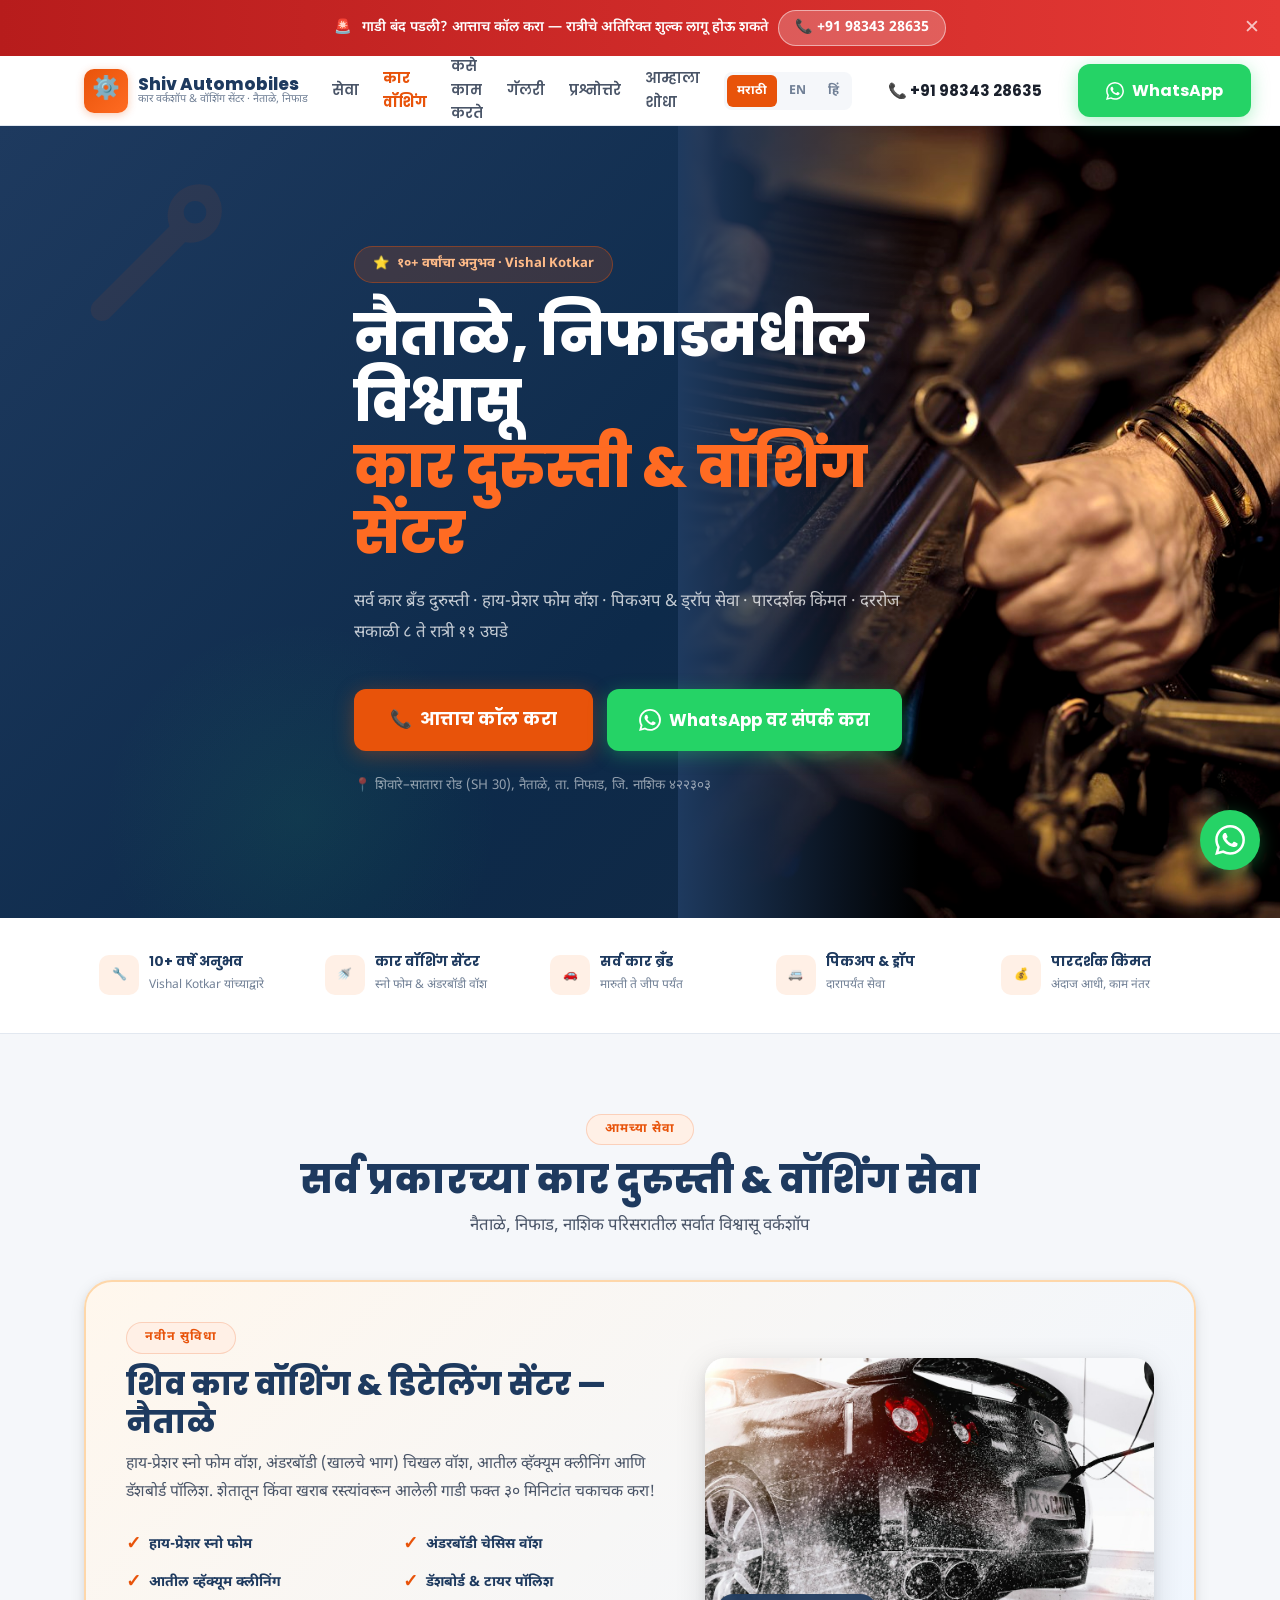
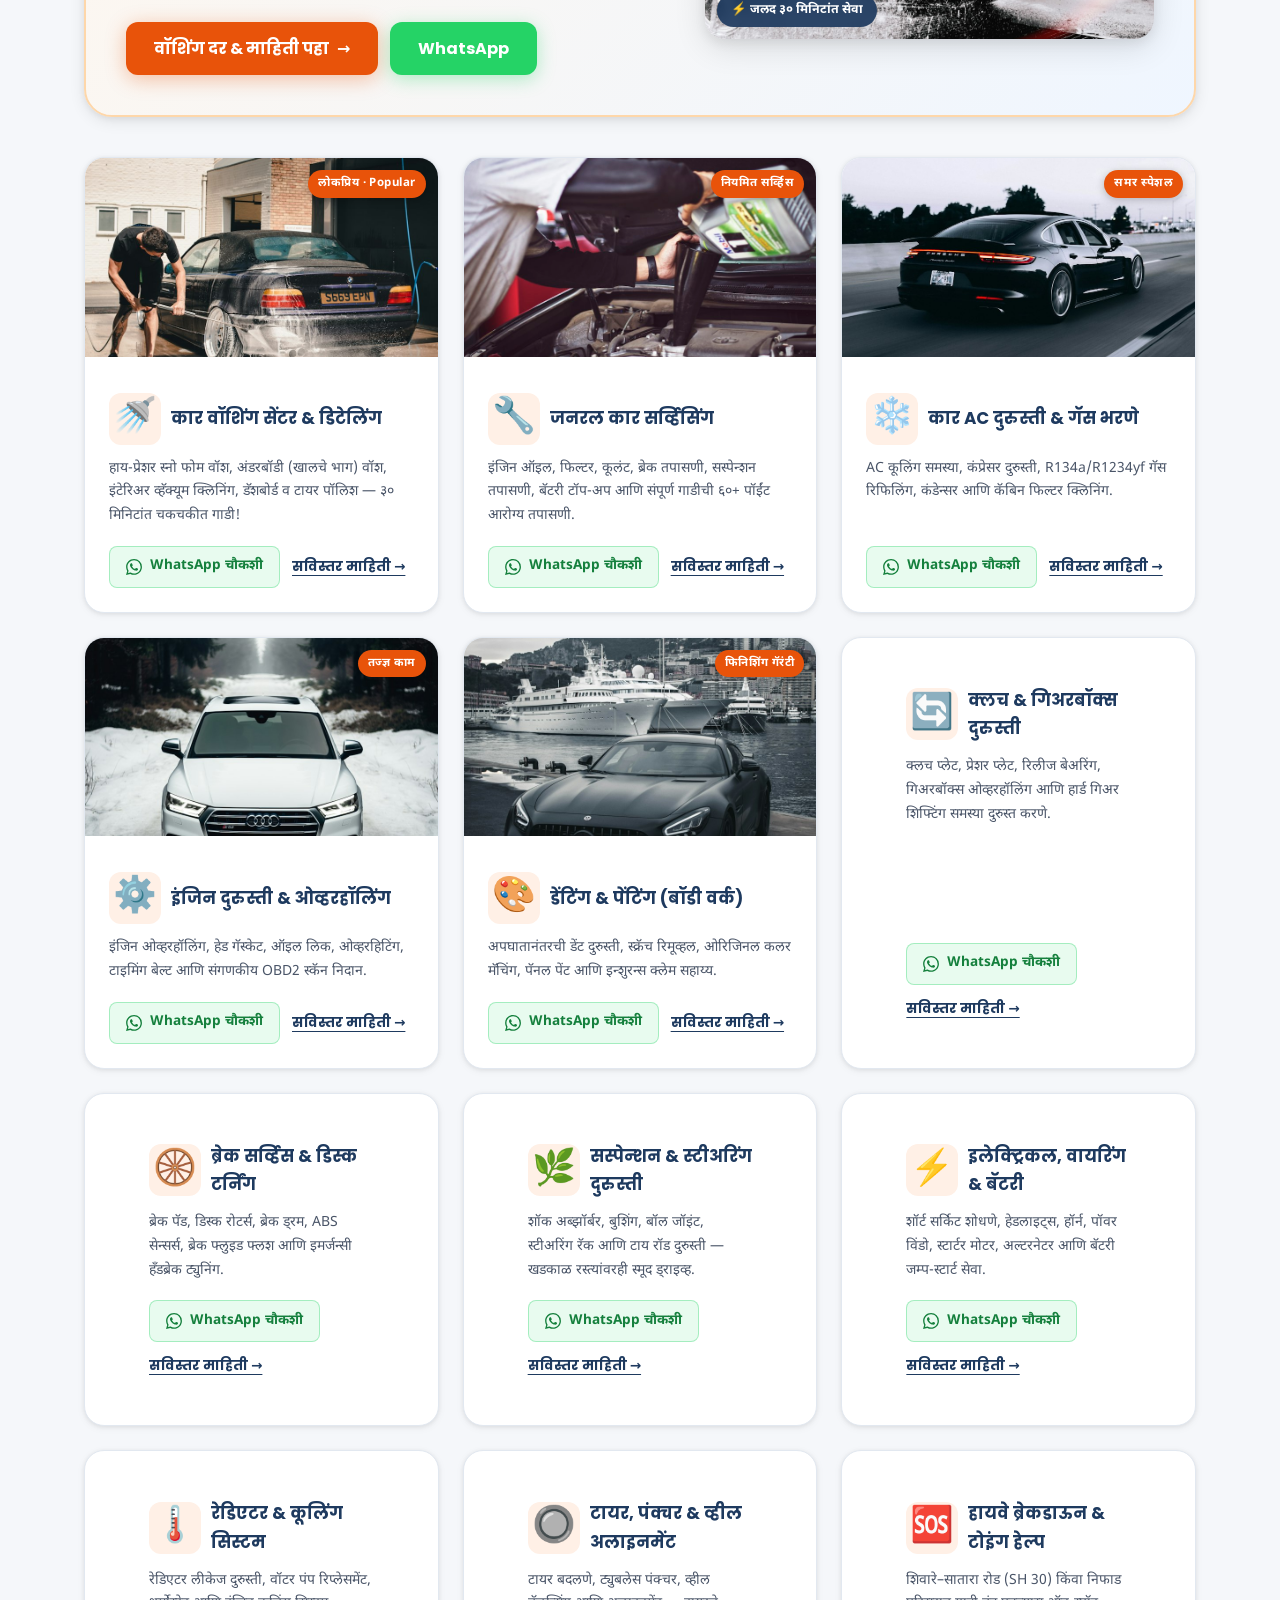
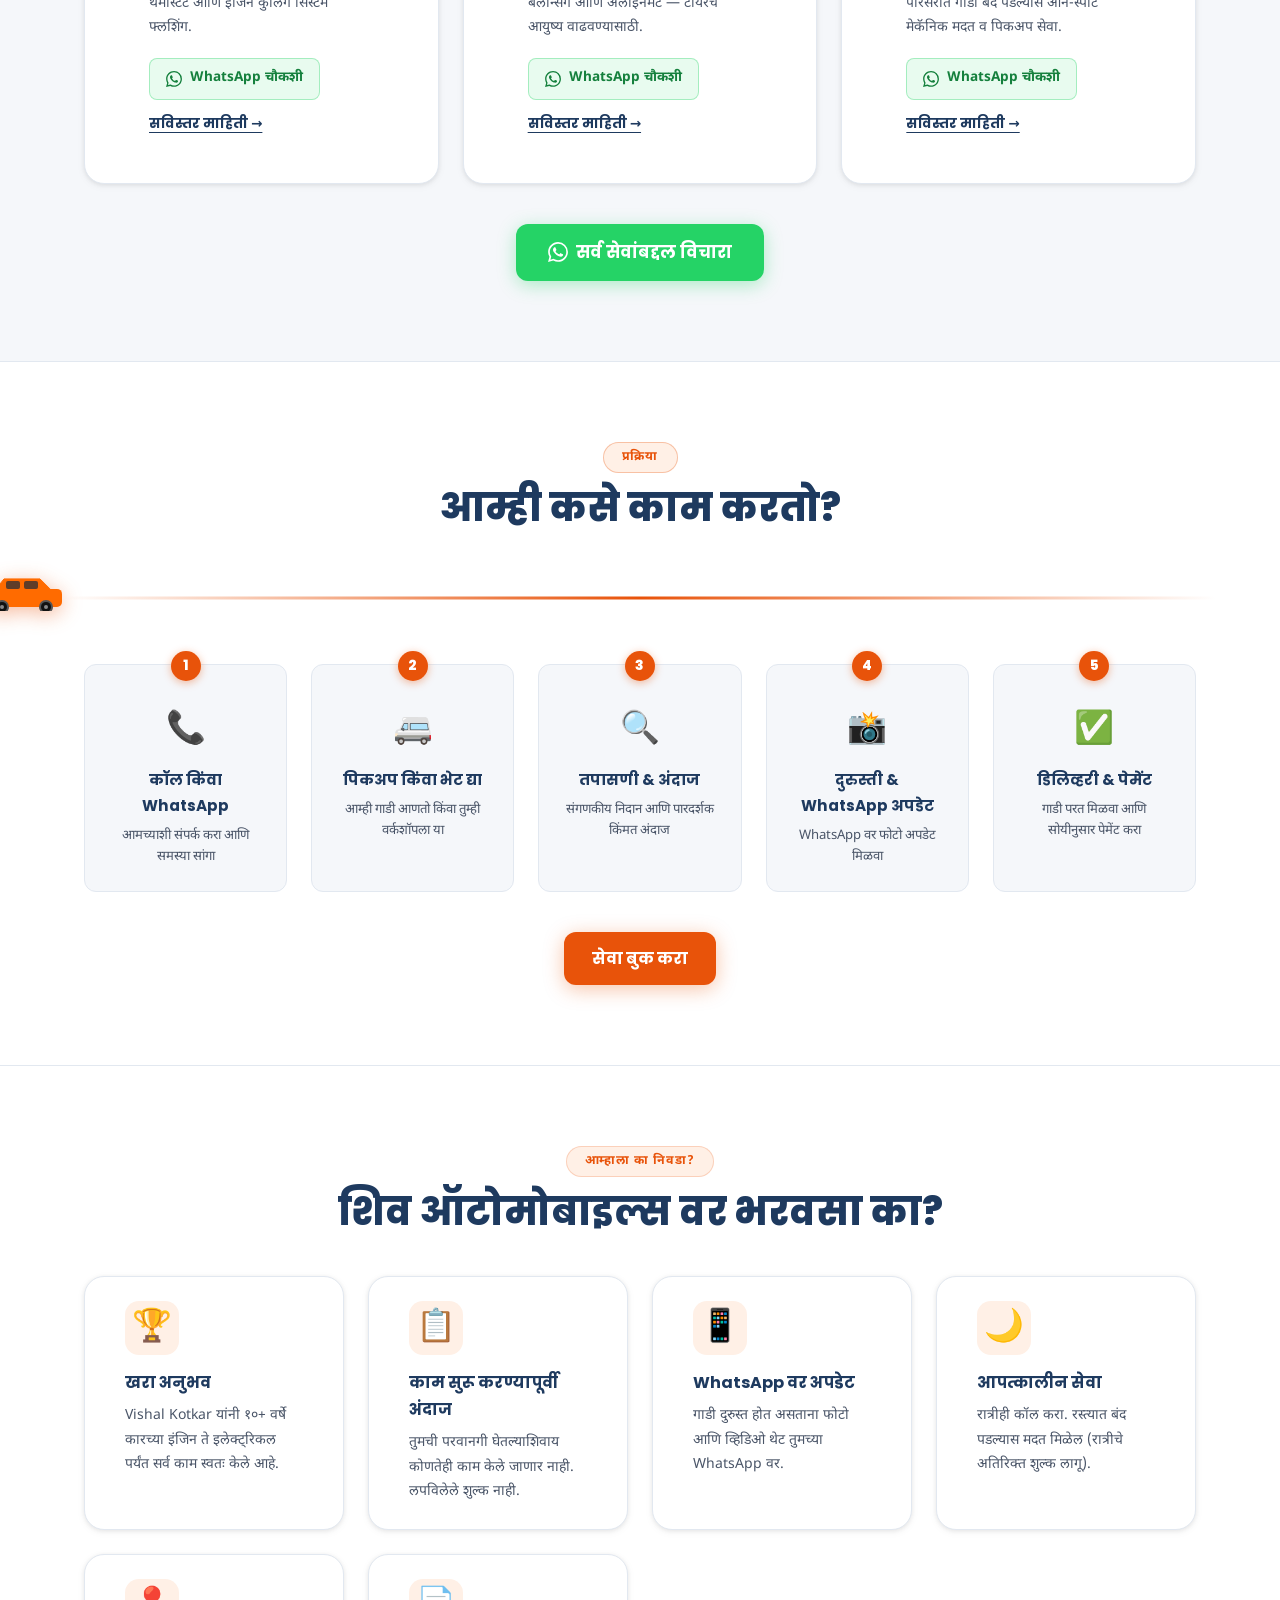
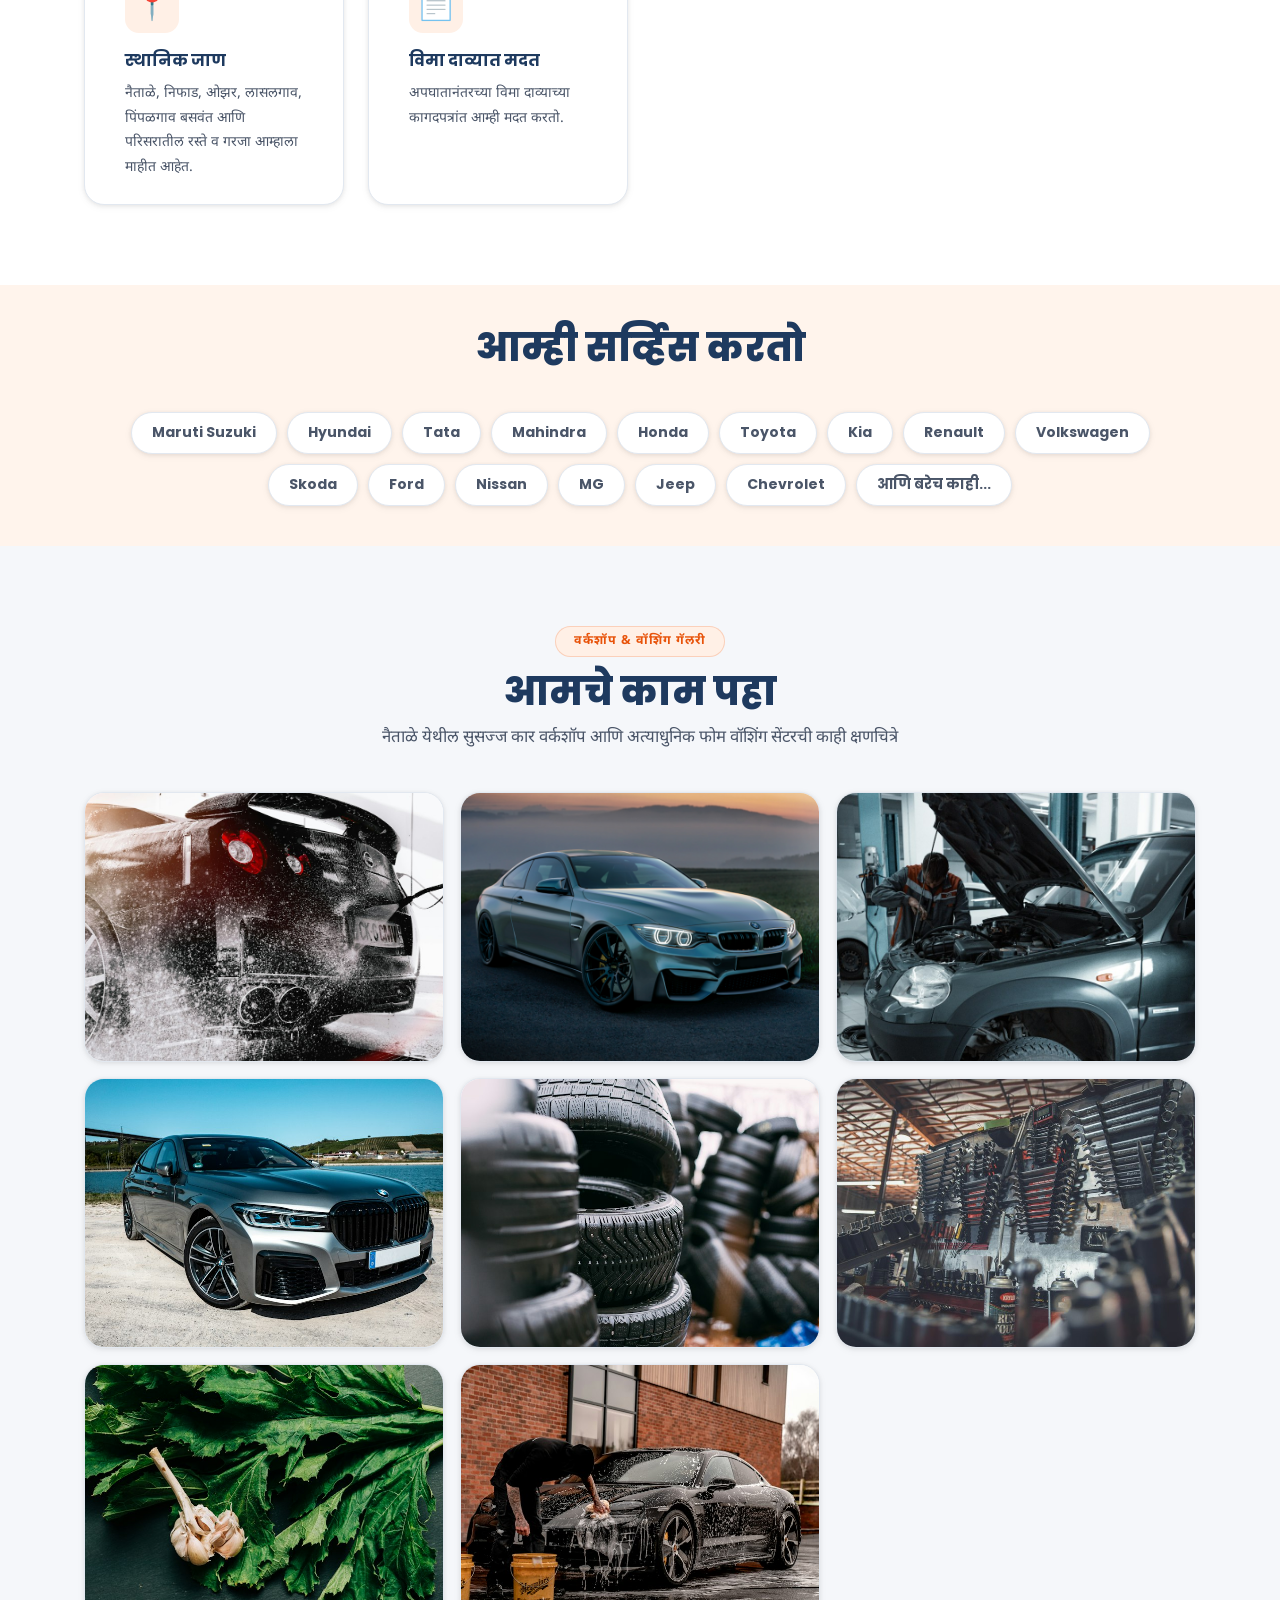
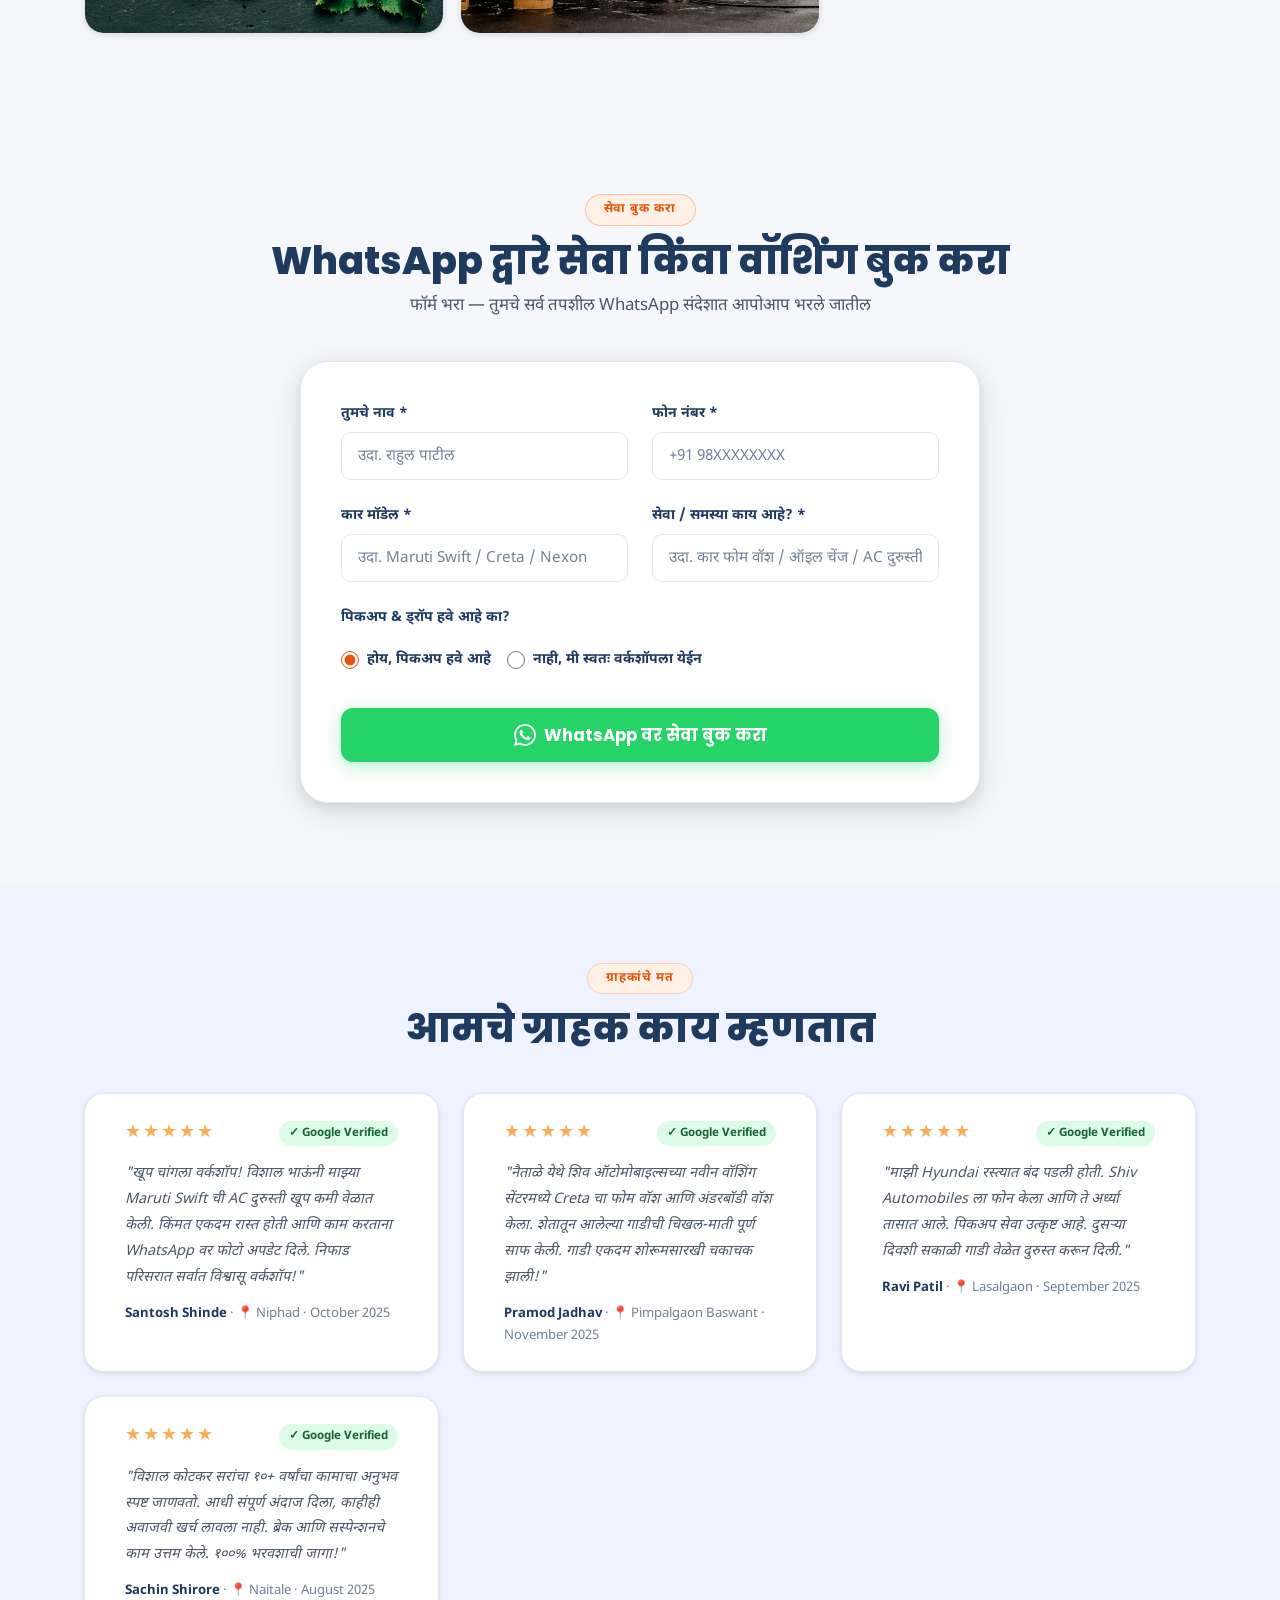
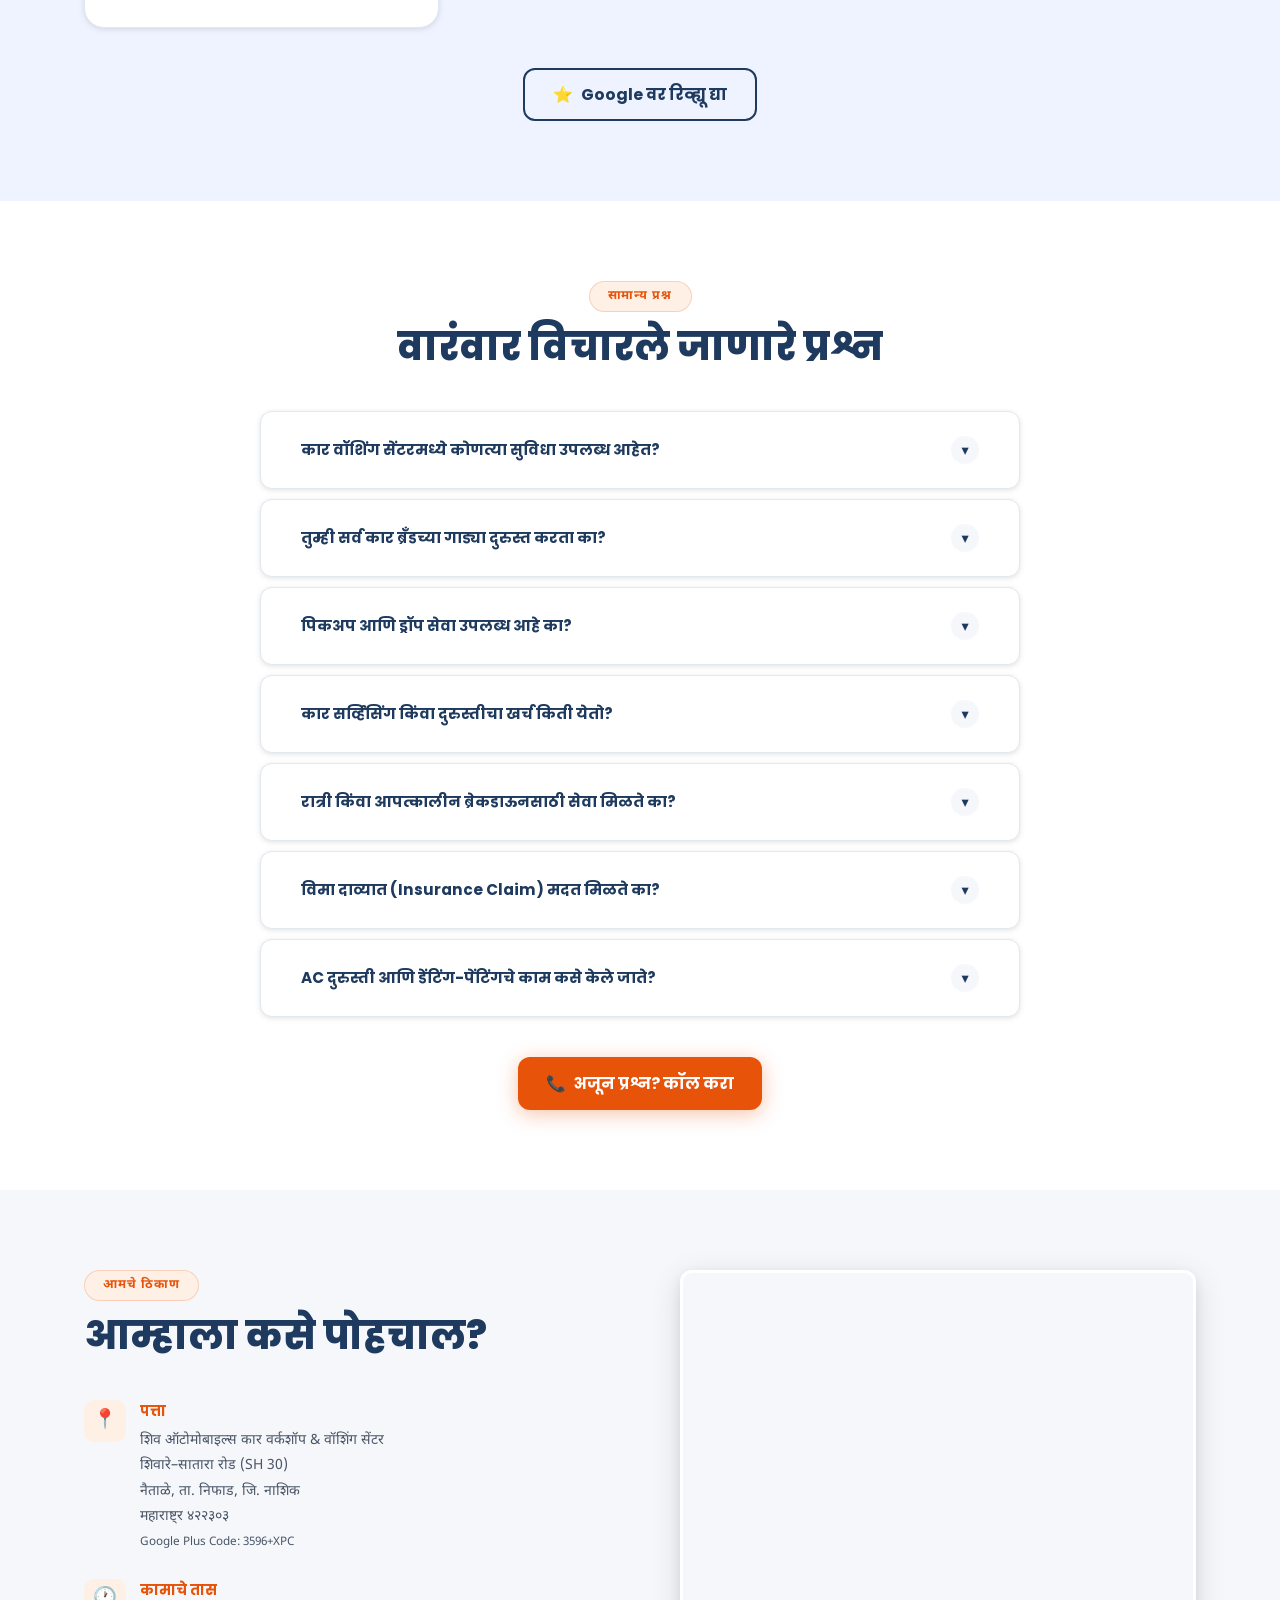
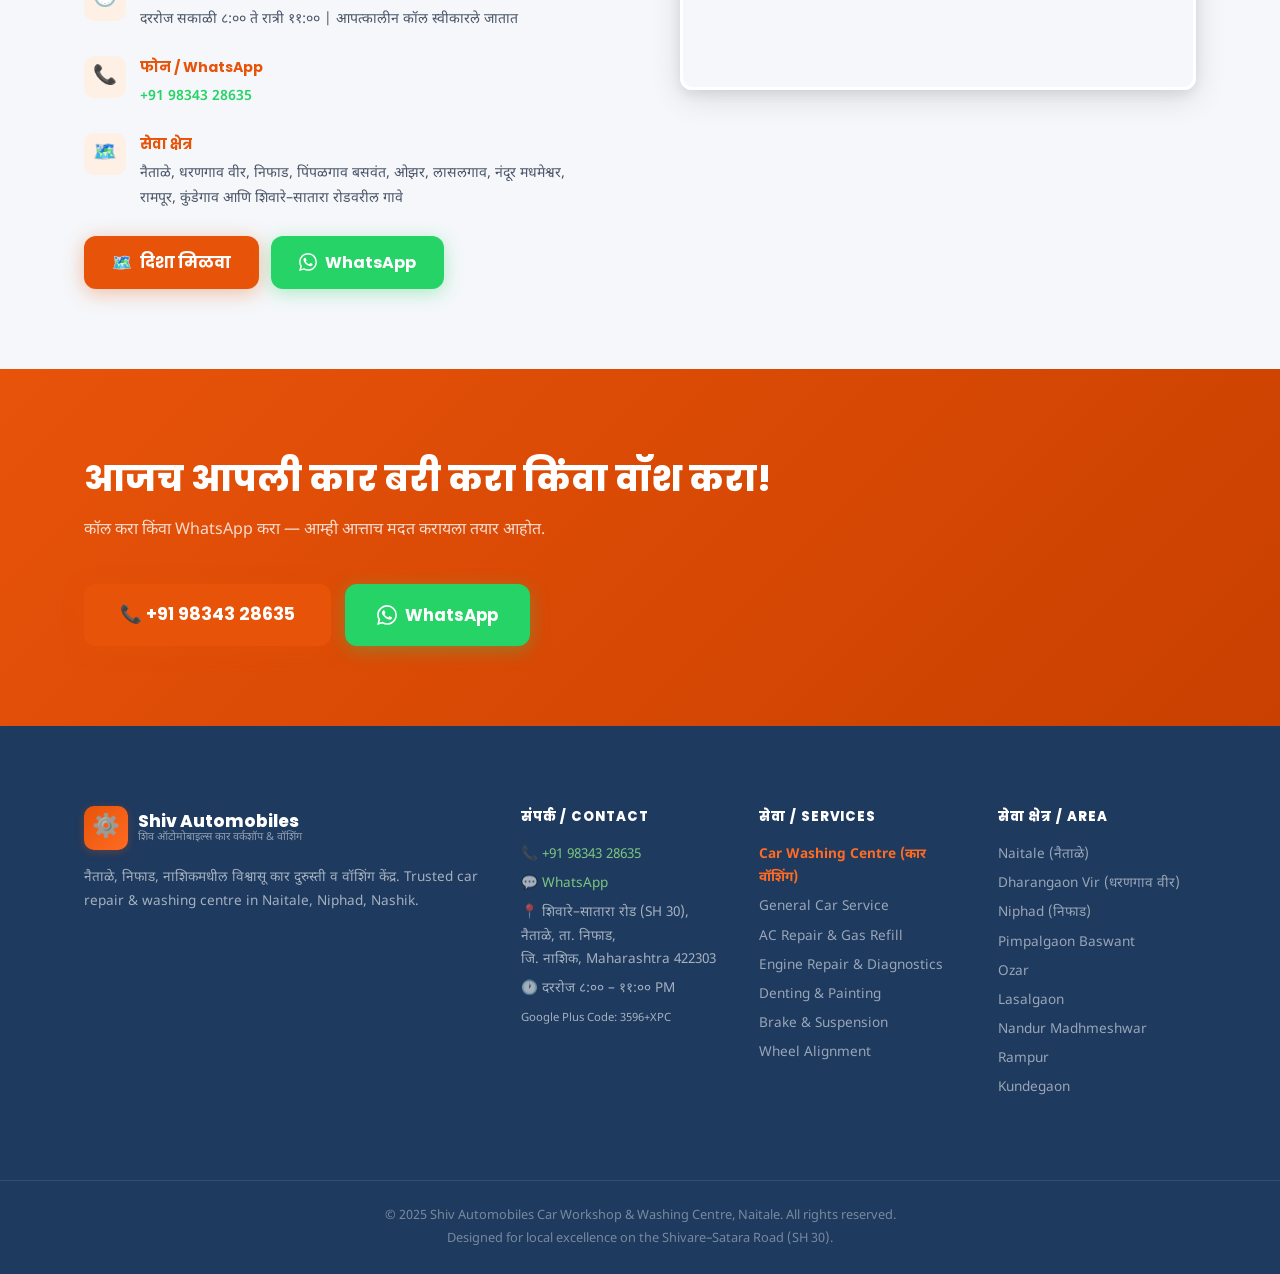
==== commit 9a3d6468: "2nd change" ====
--- a/index.html
+++ b/index.html
@@ -87,7 +87,8 @@
       "name": "Vishal Kotkar"
     },
     "knowsAbout": [
-      "Car Service", "Engine Repair", "AC Repair", "Denting and Painting",
+      "Car Service", "Car Washing and Detailing", "Foam Wash", "Underbody Wash",
+      "Engine Repair", "AC Repair", "Denting and Painting",
       "Clutch Repair", "Brake Service", "Suspension Repair", "Wheel Alignment",
       "Electrical Repair", "Battery Service", "Insurance Claim Assistance"
     ]
@@ -100,6 +101,14 @@
     "@context": "https://schema.org",
     "@type": "FAQPage",
     "mainEntity": [
+      {
+        "@type": "Question",
+        "name": "Is car washing and detailing available? / कार वॉशिंग आणि डिटेलिंग सुविधा आहे का?",
+        "acceptedAnswer": {
+          "@type": "Answer",
+          "text": "Yes, we offer professional Car Washing including high-pressure snow foam wash, underbody chassis wash, interior vacuuming and dashboard polish. / होय, आमच्याकडे हाय-प्रेशर स्नो फोम वॉश, अंडरबॉडी वॉश, व्हॅक्यूम क्लीनिंग आणि डॅशबोर्ड पॉलिशिंगची स्वतंत्र सुविधा आहे."
+        }
+      },
       {
         "@type": "Question",
         "name": "Do you service all car brands? / तुम्ही सर्व ब्रँडच्या गाड्या दुरुस्त करता का?",
@@ -113,7 +122,7 @@
         "name": "Is pickup and drop service available? / पिकअप आणि ड्रॉप सेवा उपलब्ध आहे का?",
         "acceptedAnswer": {
           "@type": "Answer",
-          "text": "Yes, we provide pickup and drop service across Naitale, Niphad, Pimpalgaon Baswant, Ozar, Lasalgaon and nearby villages. / होय, आम्ही नाईताले, निफाड, पिंपळगाव बसवंत, ओझर, लासलगाव आणि जवळपासच्या गावांमध्ये पिकअप आणि ड्रॉप सेवा देतो."
+          "text": "Yes, we provide pickup and drop service across Naitale, Niphad, Pimpalgaon Baswant, Ozar, Lasalgaon and nearby villages. / होय, आम्ही नैताळे, निफाड, पिंपळगाव बसवंत, ओझर, लासलगाव आणि जवळपासच्या गावांमध्ये पिकअप आणि ड्रॉप सेवा देतो."
         }
       },
       {
@@ -177,11 +186,12 @@
         <div class="logo-icon">⚙️</div>
         <div class="logo-text">
           <span class="logo-main">Shiv Automobiles</span>
-          <span class="logo-sub" data-mr="कार वर्कशॉप · नाईताले, निफाड" data-en="Car Workshop · Naitale, Niphad" data-hi="कार वर्कशॉप · नाईताले, निफाड">कार वर्कशॉप · नाईताले, निफाड</span>
+          <span class="logo-sub" data-mr="कार वर्कशॉप &amp; वॉशिंग सेंटर · नैताळे, निफाड" data-en="Car Workshop &amp; Wash · Naitale, Niphad" data-hi="कार वर्कशॉप और वॉश · नैताळे, निफाड">कार वर्कशॉप &amp; वॉशिंग सेंटर · नैताळे, निफाड</span>
         </div>
       </a>
       <nav class="header-nav">
         <a href="#services" data-mr="सेवा" data-en="Services" data-hi="सेवाएं">सेवा</a>
+        <a href="car-washing.html" data-mr="कार वॉशिंग" data-en="Car Wash" data-hi="कार वॉशिंग" style="color:var(--clr-orange);font-weight:700">कार वॉशिंग</a>
         <a href="#how-it-works" data-mr="कसे काम करते" data-en="How it Works" data-hi="कैसे काम करता है">कसे काम करते</a>
         <a href="#gallery" data-mr="गॅलरी" data-en="Gallery" data-hi="गैलरी">गॅलरी</a>
         <a href="#faq" data-mr="प्रश्नोत्तरे" data-en="FAQ" data-hi="सवाल-जवाब">प्रश्नोत्तरे</a>
@@ -226,10 +236,10 @@
         <span data-mr="१०+ वर्षांचा अनुभव · Vishal Kotkar" data-en="10+ Years Experience · Vishal Kotkar" data-hi="10+ साल का अनुभव · Vishal Kotkar">१०+ वर्षांचा अनुभव · Vishal Kotkar</span>
       </div>
       <h1 class="hero-headline reveal-up delay-1">
-        <span data-mr="नाईताले, निफाडमधील विश्वासू" data-en="Trusted Car Repair &amp;" data-hi="नाईताले, निफाड में भरोसेमंद">नाईताले, निफाडमधील विश्वासू</span><br />
-        <span class="hero-accent" data-mr="कार दुरुस्ती &amp; सर्व्हिसिंग सेंटर" data-en="Service in Naitale, Niphad" data-hi="कार मरम्मत और सर्विसिंग सेंटर">कार दुरुस्ती &amp; सर्व्हिसिंग सेंटर</span>
+        <span data-mr="नैताळे, निफाडमधील विश्वासू" data-en="Trusted Car Repair &amp; Wash" data-hi="नैताळे, निफाड में भरोसेमंद">नैताळे, निफाडमधील विश्वासू</span><br />
+        <span class="hero-accent" data-mr="कार दुरुस्ती &amp; वॉशिंग सेंटर" data-en="Workshop &amp; Washing Centre" data-hi="कार मरम्मत और वॉशिंग सेंटर">कार दुरुस्ती &amp; वॉशिंग सेंटर</span>
       </h1>
-      <p class="hero-sub reveal-up delay-2" data-mr="सर्व लोकप्रिय ब्रँडच्या गाड्या · पिकअप &amp; ड्रॉप सेवा · पारदर्शक किंमत · दररोज सकाळी ८ ते रात्री ११ उघडे" data-en="All popular car brands · Pickup &amp; drop service · Transparent pricing · Open daily 8 AM – 11 PM" data-hi="सभी लोकप्रिय कार ब्रांड · पिकअप और ड्रॉप सेवा · पारदर्शी मूल्य · प्रतिदिन सुबह 8 से रात 11 बजे तक">सर्व लोकप्रिय ब्रँडच्या गाड्या · पिकअप &amp; ड्रॉप सेवा · पारदर्शक किंमत · दररोज सकाळी ८ ते रात्री ११ उघडे</p>
+      <p class="hero-sub reveal-up delay-2" data-mr="सर्व कार ब्रँड दुरुस्ती · हाय-प्रेशर फोम वॉश · पिकअप &amp; ड्रॉप सेवा · पारदर्शक किंमत · दररोज सकाळी ८ ते रात्री ११ उघडे" data-en="All car brand service · High-pressure foam wash · Pickup &amp; drop service · Transparent pricing · Open daily 8 AM – 11 PM" data-hi="सभी कार मरम्मत · हाई-प्रेशर फोम वॉश · पिकअप और ड्रॉप सेवा · पारदर्शी मूल्य · प्रतिदिन सुबह 8 से रात 11 बजे तक">सर्व कार ब्रँड दुरुस्ती · हाय-प्रेशर फोम वॉश · पिकअप &amp; ड्रॉप सेवा · पारदर्शक किंमत · दररोज सकाळी ८ ते रात्री ११ उघडे</p>
       <div class="hero-ctas reveal-up delay-3">
         <a href="tel:+919834328635" class="btn btn-primary btn-lg pulse-cta" onclick="ga4Event('hero_call_click')">
           📞 <span data-mr="आत्ताच कॉल करा" data-en="Call Now" data-hi="अभी कॉल करें">आत्ताच कॉल करा</span>
@@ -240,11 +250,11 @@
         </a>
       </div>
       <p class="hero-address reveal-up delay-4">
-        📍 <span data-mr="शिवारे–सातारा रोड (SH 30), नाईताले, ता. निफाड, जि. नाशिक ४२२३०३" data-en="Shivare–Satara Road (SH 30), Naitale, Tal. Niphad, Dist. Nashik 422303" data-hi="शिवारे–सातारा रोड (SH 30), नाईताले, ता. निफाड, जि. नाशिक 422303">शिवारे–सातारा रोड (SH 30), नाईताले, ता. निफाड, जि. नाशिक ४२२३०३</span>
+        📍 <span data-mr="शिवारे–सातारा रोड (SH 30), नैताळे, ता. निफाड, जि. नाशिक ४२२३०३" data-en="Shivare–Satara Road (SH 30), Naitale, Tal. Niphad, Dist. Nashik 422303" data-hi="शिवारे–सातारा रोड (SH 30), नैताळे, ता. निफाड, जि. नाशिक 422303">शिवारे–सातारा रोड (SH 30), नैताळे, ता. निफाड, जि. नाशिक ४२२३०३</span>
       </p>
     </div>
 
-    <!-- Hero image placeholder -->
+    <!-- Hero image -->
     <div class="hero-img-wrap">
       <img src="images/hero-workshop.webp" alt="Shiv Automobiles car workshop in Naitale Niphad – experienced mechanics servicing cars" class="hero-img" width="700" height="520" loading="eager" />
       <div class="hero-img-overlay"></div>
@@ -262,24 +272,24 @@
         </div>
       </div>
       <div class="trust-item reveal-up delay-1">
+        <span class="trust-icon">🚿</span>
+        <div>
+          <strong data-mr="कार वॉशिंग सेंटर" data-en="Car Wash Centre" data-hi="कार वॉशिंग सेंटर">कार वॉशिंग सेंटर</strong>
+          <span data-mr="स्नो फोम &amp; अंडरबॉडी वॉश" data-en="Foam &amp; Chassis Wash" data-hi="स्नो फोम वॉश">स्नो फोम &amp; अंडरबॉडी वॉश</span>
+        </div>
+      </div>
+      <div class="trust-item reveal-up delay-2">
         <span class="trust-icon">🚗</span>
         <div>
           <strong data-mr="सर्व कार ब्रँड" data-en="All Car Brands" data-hi="सभी कार ब्रांड">सर्व कार ब्रँड</strong>
           <span data-mr="मारुती ते जीप पर्यंत" data-en="Maruti to Jeep &amp; more" data-hi="मारुती से जीप तक">मारुती ते जीप पर्यंत</span>
         </div>
       </div>
-      <div class="trust-item reveal-up delay-2">
+      <div class="trust-item reveal-up delay-3">
         <span class="trust-icon">🚐</span>
         <div>
           <strong data-mr="पिकअप &amp; ड्रॉप" data-en="Pickup &amp; Drop" data-hi="पिकअप और ड्रॉप">पिकअप &amp; ड्रॉप</strong>
           <span data-mr="दारापर्यंत सेवा" data-en="Door-to-door service" data-hi="दरवाजे तक सेवा">दारापर्यंत सेवा</span>
-        </div>
-      </div>
-      <div class="trust-item reveal-up delay-3">
-        <span class="trust-icon">🕚</span>
-        <div>
-          <strong data-mr="रात्री ११ पर्यंत उघडे" data-en="Open till 11 PM" data-hi="रात 11 बजे तक खुला">रात्री ११ पर्यंत उघडे</strong>
-          <span data-mr="दररोज · आपत्कालीन सेवा" data-en="Daily · Emergency calls" data-hi="प्रतिदिन · आपातकालीन सेवा">दररोज · आपत्कालीन सेवा</span>
         </div>
       </div>
       <div class="trust-item reveal-up delay-4">
@@ -297,8 +307,37 @@
     <div class="container">
       <div class="section-header reveal-up">
         <span class="section-tag" data-mr="आमच्या सेवा" data-en="Our Services" data-hi="हमारी सेवाएं">आमच्या सेवा</span>
-        <h2 data-mr="सर्व प्रकारच्या कार दुरुस्ती सेवा" data-en="Complete Car Repair &amp; Service" data-hi="सभी प्रकार की कार मरम्मत सेवाएं">सर्व प्रकारच्या कार दुरुस्ती सेवा</h2>
-        <p data-mr="निफाड, नाशिक परिसरातील सर्वात विश्वासू वर्कशॉप" data-en="The most trusted workshop in Niphad, Nashik region" data-hi="निफाड, नाशिक क्षेत्र की सबसे भरोसेमंद वर्कशॉप">निफाड, नाशिक परिसरातील सर्वात विश्वासू वर्कशॉप</p>
+        <h2 data-mr="सर्व प्रकारच्या कार दुरुस्ती &amp; वॉशिंग सेवा" data-en="Complete Car Repair &amp; Washing Services" data-hi="सभी प्रकार की कार मरम्मत और वॉशिंग सेवाएं">सर्व प्रकारच्या कार दुरुस्ती &amp; वॉशिंग सेवा</h2>
+        <p data-mr="नैताळे, निफाड, नाशिक परिसरातील सर्वात विश्वासू वर्कशॉप" data-en="The most trusted workshop in Naitale, Niphad, Nashik region" data-hi="नैताळे, निफाड, नाशिक क्षेत्र की सबसे भरोसेमंद वर्कशॉप">नैताळे, निफाड, नाशिक परिसरातील सर्वात विश्वासू वर्कशॉप</p>
+      </div>
+
+      <!-- Car Washing Feature Banner -->
+      <div class="wash-banner reveal-up">
+        <div class="wash-banner-content">
+          <span class="section-tag" data-mr="नवीन सुविधा" data-en="New Facility" data-hi="नई सुविधा">नवीन सुविधा</span>
+          <h3 data-mr="शिव कार वॉशिंग &amp; डिटेलिंग सेंटर — नैताळे" data-en="Shiv Car Washing &amp; Detailing Centre — Naitale" data-hi="शिव कार वॉशिंग और डिटेलिंग सेंटर — नैताळे">शिव कार वॉशिंग &amp; डिटेलिंग सेंटर — नैताळे</h3>
+          <p data-mr="हाय-प्रेशर स्नो फोम वॉश, अंडरबॉडी (खालचे भाग) चिखल वॉश, आतील व्हॅक्यूम क्लीनिंग आणि डॅशबोर्ड पॉलिश. शेतातून किंवा खराब रस्त्यांवरून आलेली गाडी फक्त ३० मिनिटांत चकाचक करा!" data-en="High-pressure snow foam wash, underbody mud removal, deep interior vacuum cleaning and dashboard polish. Get your car showroom-clean in 30 minutes!" data-hi="हाई-प्रेशर स्नो फोम वॉश, अंडरबॉडी मड रिमूवल, इंटीरियर वैक्यूम क्लीनिंग और डैशबोर्ड पॉलिश। 30 मिनट में गाड़ी शोरूम जैसी चमकाएं!">
+            हाय-प्रेशर स्नो फोम वॉश, अंडरबॉडी (खालचे भाग) चिखल वॉश, आतील व्हॅक्यूम क्लीनिंग आणि डॅशबोर्ड पॉलिश. शेतातून किंवा खराब रस्त्यांवरून आलेली गाडी फक्त ३० मिनिटांत चकाचक करा!
+          </p>
+          <div class="wash-banner-features">
+            <div class="wash-feat-item"><span class="wash-feat-icon">✓</span> <span data-mr="हाय-प्रेशर स्नो फोम" data-en="High-Pressure Snow Foam" data-hi="हाई-प्रेशर स्नो फोम">हाय-प्रेशर स्नो फोम</span></div>
+            <div class="wash-feat-item"><span class="wash-feat-icon">✓</span> <span data-mr="अंडरबॉडी चेसिस वॉश" data-en="Underbody Chassis Wash" data-hi="अंडरबॉडी चेसिस वॉश">अंडरबॉडी चेसिस वॉश</span></div>
+            <div class="wash-feat-item"><span class="wash-feat-icon">✓</span> <span data-mr="आतील व्हॅक्यूम क्लीनिंग" data-en="Deep Vacuuming" data-hi="डीप वैक्यूम क्लीनिंग">आतील व्हॅक्यूम क्लीनिंग</span></div>
+            <div class="wash-feat-item"><span class="wash-feat-icon">✓</span> <span data-mr="डॅशबोर्ड &amp; टायर पॉलिश" data-en="Dashboard &amp; Tyre Polish" data-hi="डैशबोर्ड और टायर पॉलिश">डॅशबोर्ड &amp; टायर पॉलिश</span></div>
+          </div>
+          <div style="display:flex;gap:12px;flex-wrap:wrap">
+            <a href="car-washing.html" class="btn btn-primary">
+              <span data-mr="वॉशिंग दर &amp; माहिती पहा" data-en="View Wash Packages" data-hi="वॉशिंग दर और जानकारी">वॉशिंग दर &amp; माहिती पहा</span> →
+            </a>
+            <a href="https://wa.me/919834328635?text=Hello%20Shiv%20Automobiles%2C%20I%20want%20to%20book%20a%20Car%20Wash" class="btn btn-wa" target="_blank" rel="noopener">
+              WhatsApp
+            </a>
+          </div>
+        </div>
+        <div class="wash-banner-img">
+          <img src="images/car-wash-hero.webp" alt="Car washing centre in Naitale Niphad - Shiv Automobiles" loading="lazy" width="600" height="380" />
+          <span class="wash-banner-badge" data-mr="⚡ जलद ३० मिनिटांत सेवा" data-en="⚡ Quick 30-min Service" data-hi="⚡ त्वरित 30 मिनट सेवा">⚡ जलद ३० मिनिटांत सेवा</span>
+        </div>
       </div>
 
       <div class="services-grid" id="servicesGrid">
@@ -415,7 +454,7 @@
         <div class="why-card reveal-up delay-4">
           <span class="why-icon">📍</span>
           <h3 data-mr="स्थानिक जाण" data-en="Local Know-how" data-hi="स्थानीय ज्ञान">स्थानिक जाण</h3>
-          <p data-mr="नाईताले, निफाड, ओझर, लासलगाव, पिंपळगाव बसवंत आणि परिसरातील रस्ते व गरजा आम्हाला माहीत आहेत." data-en="We know the roads and needs of Naitale, Niphad, Ozar, Lasalgaon, Pimpalgaon Baswant and nearby villages." data-hi="हम नाईताले, निफाड, ओझर, लासलगाव, पिंपळगाव बसवंत के स्थानीय मार्गों और जरूरतों को जानते हैं।">नाईताले, निफाड, ओझर, लासलगाव, पिंपळगाव बसवंत आणि परिसरातील रस्ते व गरजा आम्हाला माहीत आहेत.</p>
+          <p data-mr="नैताळे, निफाड, ओझर, लासलगाव, पिंपळगाव बसवंत आणि परिसरातील रस्ते व गरजा आम्हाला माहीत आहेत." data-en="We know the roads and needs of Naitale, Niphad, Ozar, Lasalgaon, Pimpalgaon Baswant and nearby villages." data-hi="हम नैताळे, निफाड, ओझर, लासलगाव, पिंपळगाव बसवंत के स्थानीय मार्गों और जरूरतों को जानते हैं।">नैताळे, निफाड, ओझर, लासलगाव, पिंपळगाव बसवंत आणि परिसरातील रस्ते व गरजा आम्हाला माहीत आहेत.</p>
         </div>
         <div class="why-card reveal-up delay-5">
           <span class="why-icon">📄</span>
@@ -457,37 +496,44 @@
   <section class="gallery-section section-pad" id="gallery">
     <div class="container">
       <div class="section-header reveal-up">
-        <span class="section-tag" data-mr="वर्कशॉप गॅलरी" data-en="Workshop Gallery" data-hi="वर्कशॉप गैलरी">वर्कशॉप गॅलरी</span>
+        <span class="section-tag" data-mr="वर्कशॉप &amp; वॉशिंग गॅलरी" data-en="Workshop &amp; Washing Gallery" data-hi="वर्कशॉप और वॉशिंग गैलरी">वर्कशॉप &amp; वॉशिंग गॅलरी</span>
         <h2 data-mr="आमचे काम पहा" data-en="See Our Work" data-hi="हमारा काम देखें">आमचे काम पहा</h2>
+        <p data-mr="नैताळे येथील सुसज्ज कार वर्कशॉप आणि अत्याधुनिक फोम वॉशिंग सेंटरची काही क्षणचित्रे" data-en="Snapshots of our equipped car workshop and modern snow foam washing centre in Naitale" data-hi="नैताळे में सुसज्जित कार वर्कशॉप और फोम वॉशिंग सेंटर की झलकियां">नैताळे येथील सुसज्ज कार वर्कशॉप आणि अत्याधुनिक फोम वॉशिंग सेंटरची काही क्षणचित्रे</p>
       </div>
       <div class="gallery-grid" id="galleryGrid">
-        <!-- Gallery items: replace src with your real photos -->
         <div class="gallery-item reveal-up" onclick="openLightbox(0)">
+          <img src="images/car-wash-hero.webp" alt="High pressure car washing centre at Shiv Automobiles Naitale Niphad" loading="lazy" width="400" height="300" />
+          <div class="gallery-overlay"><span>🔍</span></div>
+        </div>
+        <div class="gallery-item reveal-up delay-1" onclick="openLightbox(1)">
           <img src="images/gallery-1.webp" alt="Car engine repair at Shiv Automobiles workshop Naitale" loading="lazy" width="400" height="300" />
           <div class="gallery-overlay"><span>🔍</span></div>
         </div>
-        <div class="gallery-item reveal-up delay-1" onclick="openLightbox(1)">
+        <div class="gallery-item reveal-up delay-2" onclick="openLightbox(2)">
           <img src="images/gallery-2.webp" alt="Car AC repair and gas filling service at Shiv Automobiles Niphad" loading="lazy" width="400" height="300" />
           <div class="gallery-overlay"><span>🔍</span></div>
         </div>
-        <div class="gallery-item reveal-up delay-2" onclick="openLightbox(2)">
+        <div class="gallery-item reveal-up delay-3" onclick="openLightbox(3)">
           <img src="images/gallery-3.webp" alt="Denting and painting work at Shiv Automobiles car workshop" loading="lazy" width="400" height="300" />
           <div class="gallery-overlay"><span>🔍</span></div>
         </div>
-        <div class="gallery-item reveal-up delay-3" onclick="openLightbox(3)">
+        <div class="gallery-item reveal-up delay-4" onclick="openLightbox(4)">
           <img src="images/gallery-4.webp" alt="Wheel alignment and tyre service at Shiv Automobiles Naitale" loading="lazy" width="400" height="300" />
           <div class="gallery-overlay"><span>🔍</span></div>
         </div>
-        <div class="gallery-item reveal-up delay-4" onclick="openLightbox(4)">
+        <div class="gallery-item reveal-up delay-5" onclick="openLightbox(5)">
           <img src="images/gallery-5.webp" alt="Clutch and gearbox repair at Shiv Automobiles Niphad Nashik" loading="lazy" width="400" height="300" />
           <div class="gallery-overlay"><span>🔍</span></div>
         </div>
-        <div class="gallery-item reveal-up delay-5" onclick="openLightbox(5)">
+        <div class="gallery-item reveal-up" onclick="openLightbox(6)">
           <img src="images/gallery-6.webp" alt="Suspension and brake service Shiv Automobiles Maharashtra" loading="lazy" width="400" height="300" />
           <div class="gallery-overlay"><span>🔍</span></div>
         </div>
-      </div>
-      <p class="gallery-note" data-mr="📸 या जागी तुमचे खरे फोटो टाका. फाईलची नावे gallery-1.webp ते gallery-6.webp ठेवा." data-en="📸 Replace these placeholders with your real workshop photos. Use filenames gallery-1.webp to gallery-6.webp." data-hi="📸 इन जगहों पर अपने असली वर्कशॉप की फोटो डालें।">📸 या जागी तुमचे खरे फोटो टाका.</p>
+        <div class="gallery-item reveal-up delay-1" onclick="openLightbox(7)">
+          <img src="images/car-wash-detail.webp" alt="Interior vacuuming and detailing at Shiv Automobiles" loading="lazy" width="400" height="300" />
+          <div class="gallery-overlay"><span>🔍</span></div>
+        </div>
+      </div>
     </div>
   </section>
 
@@ -504,35 +550,35 @@
     <div class="container">
       <div class="section-header reveal-up">
         <span class="section-tag" data-mr="सेवा बुक करा" data-en="Book a Service" data-hi="सेवा बुक करें">सेवा बुक करा</span>
-        <h2 data-mr="WhatsApp द्वारे सेवा बुक करा" data-en="Book via WhatsApp" data-hi="WhatsApp के जरिए सेवा बुक करें">WhatsApp द्वारे सेवा बुक करा</h2>
+        <h2 data-mr="WhatsApp द्वारे सेवा किंवा वॉशिंग बुक करा" data-en="Book Service or Car Wash via WhatsApp" data-hi="WhatsApp के जरिए सेवा या वॉशिंग बुक करें">WhatsApp द्वारे सेवा किंवा वॉशिंग बुक करा</h2>
         <p data-mr="फॉर्म भरा — तुमचे सर्व तपशील WhatsApp संदेशात आपोआप भरले जातील" data-en="Fill the form — your details will be auto-filled in a WhatsApp message" data-hi="फॉर्म भरें — आपके विवरण WhatsApp संदेश में स्वतः भर जाएंगे">फॉर्म भरा — तुमचे सर्व तपशील WhatsApp संदेशात आपोआप भरले जातील</p>
       </div>
       <form class="book-form reveal-up" id="bookForm" onsubmit="submitBookForm(event)">
         <div class="form-row">
           <div class="form-group">
             <label for="f-name" data-mr="तुमचे नाव *" data-en="Your Name *" data-hi="आपका नाम *">तुमचे नाव *</label>
-            <input type="text" id="f-name" name="name" required placeholder="Rajesh Patil" autocomplete="name" />
+            <input type="text" id="f-name" name="name" required placeholder="उदा. राहुल पाटील" autocomplete="name" />
           </div>
           <div class="form-group">
             <label for="f-phone" data-mr="फोन नंबर *" data-en="Phone Number *" data-hi="फोन नंबर *">फोन नंबर *</label>
-            <input type="tel" id="f-phone" name="phone" required placeholder="+91 9XXXXXXXXX" autocomplete="tel" />
+            <input type="tel" id="f-phone" name="phone" required placeholder="+91 98XXXXXXXX" autocomplete="tel" />
           </div>
         </div>
         <div class="form-row">
           <div class="form-group">
             <label for="f-car" data-mr="कार मॉडेल *" data-en="Car Model *" data-hi="कार मॉडल *">कार मॉडेल *</label>
-            <input type="text" id="f-car" name="car" required placeholder="Maruti Swift 2019" />
+            <input type="text" id="f-car" name="car" required placeholder="उदा. Maruti Swift / Creta / Nexon" />
           </div>
           <div class="form-group">
-            <label for="f-problem" data-mr="समस्या काय आहे? *" data-en="Problem Description *" data-hi="समस्या क्या है? *">समस्या काय आहे? *</label>
-            <input type="text" id="f-problem" name="problem" required placeholder="AC cool होत नाही / Oil leak..." />
+            <label for="f-problem" data-mr="सेवा / समस्या काय आहे? *" data-en="Service / Problem Description *" data-hi="सेवा / समस्या क्या है? *">सेवा / समस्या काय आहे? *</label>
+            <input type="text" id="f-problem" name="problem" required placeholder="उदा. कार फोम वॉश / ऑइल चेंज / AC दुरुस्ती..." />
           </div>
         </div>
         <div class="form-group">
           <label data-mr="पिकअप &amp; ड्रॉप हवे आहे का?" data-en="Need Pickup &amp; Drop?" data-hi="पिकअप और ड्रॉप चाहिए?">पिकअप &amp; ड्रॉप हवे आहे का?</label>
           <div class="radio-group">
-            <label class="radio-label"><input type="radio" name="pickup" value="होय" checked /> <span data-mr="होय" data-en="Yes" data-hi="हाँ">होय</span></label>
-            <label class="radio-label"><input type="radio" name="pickup" value="नाही" /> <span data-mr="नाही, मी स्वतः येईन" data-en="No, I'll come myself" data-hi="नहीं, मैं खुद आऊंगा">नाही, मी स्वतः येईन</span></label>
+            <label class="radio-label"><input type="radio" name="pickup" value="होय" checked /> <span data-mr="होय, पिकअप हवे आहे" data-en="Yes, need pickup" data-hi="हाँ, पिकअप चाहिए">होय, पिकअप हवे आहे</span></label>
+            <label class="radio-label"><input type="radio" name="pickup" value="नाही" /> <span data-mr="नाही, मी स्वतः वर्कशॉपला येईन" data-en="No, I'll visit workshop" data-hi="नहीं, मैं खुद वर्कशॉप आऊंगा">नाही, मी स्वतः वर्कशॉपला येईन</span></label>
           </div>
         </div>
         <button type="submit" class="btn btn-wa-lg btn-full" onclick="ga4Event('book_form_submit')">
@@ -591,9 +637,9 @@
           <span class="info-icon">📍</span>
           <div>
             <strong data-mr="पत्ता" data-en="Address" data-hi="पता">पत्ता</strong>
-            <p>शिव ऑटोमोबाइल्स कार वर्कशॉप<br />
+            <p>शिव ऑटोमोबाइल्स कार वर्कशॉप &amp; वॉशिंग सेंटर<br />
             शिवारे–सातारा रोड (SH 30)<br />
-            नाईताले, ता. निफाड, जि. नाशिक<br />
+            नैताळे, ता. निफाड, जि. नाशिक<br />
             महाराष्ट्र ४२२३०३<br />
             <small>Google Plus Code: 3596+XPC</small></p>
           </div>
@@ -616,7 +662,7 @@
           <span class="info-icon">🗺️</span>
           <div>
             <strong data-mr="सेवा क्षेत्र" data-en="Service Area" data-hi="सेवा क्षेत्र">सेवा क्षेत्र</strong>
-            <p>नाईताले, धारणगाव वीर, निफाड, पिंपळगाव बसवंत, ओझर, लासलगाव, नंदूर मधमेश्वर, रामपूर, कुंडेगाव आणि शिवारे–सातारा रोडवरील गावे</p>
+            <p>नैताळे, धरणगाव वीर, निफाड, पिंपळगाव बसवंत, ओझर, लासलगाव, नंदूर मधमेश्वर, रामपूर, कुंडेगाव आणि शिवारे–सातारा रोडवरील गावे</p>
           </div>
         </div>
         <div class="find-us-btns">
@@ -644,7 +690,7 @@
   <section class="cta-band section-pad">
     <div class="container cta-band-inner reveal-up">
       <div class="cta-band-text">
-        <h2 data-mr="आजच आपली कार बरी करा!" data-en="Get Your Car Fixed Today!" data-hi="आज ही अपनी गाड़ी ठीक करवाएं!">आजच आपली कार बरी करा!</h2>
+        <h2 data-mr="आजच आपली कार बरी करा किंवा वॉश करा!" data-en="Get Your Car Serviced or Washed Today!" data-hi="आज ही अपनी गाड़ी ठीक या वॉश करवाएं!">आजच आपली कार बरी करा किंवा वॉश करा!</h2>
         <p data-mr="कॉल करा किंवा WhatsApp करा — आम्ही आत्ताच मदत करायला तयार आहोत." data-en="Call or WhatsApp us — we're ready to help right now." data-hi="कॉल करें या WhatsApp करें — हम अभी मदद करने के लिए तैयार हैं।">कॉल करा किंवा WhatsApp करा — आम्ही आत्ताच मदत करायला तयार आहोत.</p>
       </div>
       <div class="cta-band-btns">
@@ -667,35 +713,35 @@
           <div class="logo-icon">⚙️</div>
           <div class="logo-text">
             <span class="logo-main">Shiv Automobiles</span>
-            <span class="logo-sub">शिव ऑटोमोबाइल्स कार वर्कशॉप</span>
-          </div>
-        </div>
-        <p class="footer-tagline">नाईताले, निफाड, नाशिकमधील विश्वासू कार दुरुस्ती केंद्र. Trusted car repair &amp; service in Naitale, Niphad, Nashik.</p>
+            <span class="logo-sub">शिव ऑटोमोबाइल्स कार वर्कशॉप &amp; वॉशिंग</span>
+          </div>
+        </div>
+        <p class="footer-tagline">नैताळे, निफाड, नाशिकमधील विश्वासू कार दुरुस्ती व वॉशिंग केंद्र. Trusted car repair &amp; washing centre in Naitale, Niphad, Nashik.</p>
       </div>
       <div class="footer-col">
         <h3>संपर्क / Contact</h3>
         <p>📞 <a href="tel:+919834328635">+91 98343 28635</a></p>
         <p>💬 <a href="https://wa.me/919834328635" target="_blank" rel="noopener">WhatsApp</a></p>
-        <p>📍 शिवारे–सातारा रोड (SH 30),<br />नाईताले, ता. निफाड,<br />जि. नाशिक, Maharashtra 422303</p>
+        <p>📍 शिवारे–सातारा रोड (SH 30),<br />नैताळे, ता. निफाड,<br />जि. नाशिक, Maharashtra 422303</p>
         <p>🕐 दररोज ८:०० – ११:०० PM</p>
         <p><small>Google Plus Code: 3596+XPC</small></p>
       </div>
       <div class="footer-col">
         <h3>सेवा / Services</h3>
         <ul class="footer-links">
+          <li><a href="car-washing.html" style="color:var(--clr-orange-l);font-weight:700">Car Washing Centre (कार वॉशिंग)</a></li>
           <li><a href="car-service.html">General Car Service</a></li>
-          <li><a href="car-ac-repair.html">AC Repair</a></li>
-          <li><a href="engine-repair.html">Engine Repair</a></li>
+          <li><a href="car-ac-repair.html">AC Repair &amp; Gas Refill</a></li>
+          <li><a href="engine-repair.html">Engine Repair &amp; Diagnostics</a></li>
           <li><a href="denting-painting.html">Denting &amp; Painting</a></li>
           <li><a href="#services">Brake &amp; Suspension</a></li>
           <li><a href="#services">Wheel Alignment</a></li>
-          <li><a href="#services">Electrical Repair</a></li>
         </ul>
       </div>
       <div class="footer-col">
         <h3>सेवा क्षेत्र / Area</h3>
         <ul class="footer-links">
-          <li>Naitale</li><li>Dharangaon Vir</li><li>Niphad</li>
+          <li>Naitale (नैताळे)</li><li>Dharangaon Vir (धरणगाव वीर)</li><li>Niphad (निफाड)</li>
           <li>Pimpalgaon Baswant</li><li>Ozar</li><li>Lasalgaon</li>
           <li>Nandur Madhmeshwar</li><li>Rampur</li><li>Kundegaon</li>
         </ul>
@@ -703,8 +749,8 @@
     </div>
     <div class="footer-bottom">
       <div class="container">
-        <p>&copy; 2025 Shiv Automobiles Car Workshop, Naitale. All rights reserved.</p>
-        <p>Designed for local excellence on the Shivare–Satara Road.</p>
+        <p>&copy; 2025 Shiv Automobiles Car Workshop &amp; Washing Centre, Naitale. All rights reserved.</p>
+        <p>Designed for local excellence on the Shivare–Satara Road (SH 30).</p>
       </div>
     </div>
   </footer>
--- a/css/style.css
+++ b/css/style.css
@@ -1,111 +1,90 @@
 /* ============================================================
-   SHIV AUTOMOBILES – Main Stylesheet
-   Design: Charcoal/near-black base, orange accent, white sections
+   SHIV AUTOMOBILES – Light Theme Stylesheet v2
+   Fresh, clean, trust-building design
    Mobile-first, performance-optimised
    ============================================================ */
 
-/* ===== CRITICAL CSS: TOKENS ===== */
 :root {
-  /* Colours */
-  --clr-dark:    #111820;   /* near-black base */
-  --clr-dark-2:  #1a2535;   /* section alternate */
-  --clr-dark-3:  #243045;   /* card backgrounds */
-  --clr-orange:  #FF6B00;   /* primary accent */
-  --clr-orange-d:#e05e00;   /* hover state */
-  --clr-orange-l:#FF8C38;   /* lighter tint */
-  --clr-wa:      #25D366;   /* WhatsApp green */
-  --clr-wa-d:    #1eba57;
-  --clr-white:   #ffffff;
-  --clr-off-white:#f5f6fa;
-  --clr-text:    #e2e8f0;
-  --clr-text-muted: #94a3b8;
-  --clr-border:  rgba(255,255,255,0.08);
-
-  /* Typography */
+  --clr-bg:        #FFFFFF;
+  --clr-bg-2:      #F5F7FA;
+  --clr-bg-3:      #FFF4EC;        /* warm orange tint */
+  --clr-bg-4:      #EEF3FF;        /* cool blue tint */
+  --clr-navy:      #1E3A5F;        /* deep trust navy */
+  --clr-navy-l:    #2D5282;
+  --clr-orange:    #E8530A;        /* primary CTA */
+  --clr-orange-l:  #FF6B22;
+  --clr-orange-pale: #FFF0E6;
+  --clr-wa:        #25D366;
+  --clr-wa-d:      #1eba57;
+  --clr-text:      #1A202C;
+  --clr-text-2:    #4A5568;
+  --clr-text-muted:#718096;
+  --clr-border:    #E2E8F0;
+  --clr-border-2:  #CBD5E0;
+  --clr-white:     #FFFFFF;
+  --clr-star:      #F6AD55;
+
   --ff-sans: 'Poppins', 'Inter', system-ui, sans-serif;
-  --ff-devanagari: 'Noto Sans Devanagari', 'Poppins', sans-serif;
-
-  /* Spacing */
+  --ff-deva: 'Noto Sans Devanagari', 'Poppins', sans-serif;
+
   --sp-xs: 0.5rem;
   --sp-sm: 1rem;
   --sp-md: 1.5rem;
   --sp-lg: 2.5rem;
-  --sp-xl: 4rem;
-
-  /* Misc */
-  --radius:  12px;
+  --sp-xl: 5rem;
+
+  --radius:    12px;
   --radius-lg: 20px;
-  --shadow:  0 4px 24px rgba(0,0,0,0.35);
-  --shadow-sm: 0 2px 10px rgba(0,0,0,0.2);
-  --transition: 0.25s ease;
-  --header-h: 72px;
-}
-
-/* ===== RESET / BASE ===== */
+  --radius-xl: 28px;
+
+  --shadow-sm: 0 1px 4px rgba(0,0,0,0.07), 0 2px 8px rgba(0,0,0,0.05);
+  --shadow:    0 4px 16px rgba(0,0,0,0.09), 0 2px 6px rgba(0,0,0,0.06);
+  --shadow-lg: 0 8px 32px rgba(0,0,0,0.12), 0 4px 12px rgba(0,0,0,0.07);
+  --shadow-orange: 0 4px 20px rgba(232,83,10,0.35);
+  --shadow-wa:     0 4px 18px rgba(37,211,102,0.35);
+
+  --transition: 0.22s ease;
+  --header-h: 70px;
+}
+
+/* ── RESET ── */
 *, *::before, *::after { box-sizing: border-box; margin: 0; padding: 0; }
-
-html {
-  scroll-behavior: smooth;
-  font-size: 16px;
-}
-
+html { scroll-behavior: smooth; font-size: 16px; }
 body {
-  font-family: var(--ff-devanagari);
-  background: var(--clr-dark);
+  font-family: var(--ff-deva);
+  background: var(--clr-bg);
   color: var(--clr-text);
   line-height: 1.7;
   overflow-x: hidden;
-  /* Bottom padding for mobile sticky bar */
   padding-bottom: 72px;
 }
-
 @media (min-width: 768px) { body { padding-bottom: 0; } }
-
-img {
-  max-width: 100%;
-  height: auto;
-  display: block;
-}
-
+img { max-width: 100%; height: auto; display: block; }
 a { color: inherit; text-decoration: none; }
 ul { list-style: none; }
 button { cursor: pointer; font-family: inherit; }
 
-/* ===== PREFERS-REDUCED-MOTION ===== */
 @media (prefers-reduced-motion: reduce) {
-  *, *::before, *::after {
-    animation-duration: 0.01ms !important;
-    animation-iteration-count: 1 !important;
-    transition-duration: 0.01ms !important;
-  }
+  *, *::before, *::after { animation-duration: 0.01ms !important; transition-duration: 0.01ms !important; }
   html { scroll-behavior: auto; }
 }
 
-/* ===== UTILITY ===== */
-.container {
-  width: 100%;
-  max-width: 1160px;
-  margin: 0 auto;
-  padding: 0 var(--sp-md);
-}
-
+/* ── UTILITY ── */
+.container { width: 100%; max-width: 1160px; margin: 0 auto; padding: 0 var(--sp-md); }
 .section-pad    { padding: var(--sp-xl) 0; }
 .section-pad-sm { padding: var(--sp-lg) 0; }
 
-.section-header {
-  text-align: center;
-  margin-bottom: var(--sp-lg);
-}
+.section-header { text-align: center; margin-bottom: var(--sp-lg); }
 .section-tag {
   display: inline-block;
-  background: rgba(255,107,0,0.15);
+  background: var(--clr-orange-pale);
   color: var(--clr-orange);
-  border: 1px solid rgba(255,107,0,0.3);
-  padding: 4px 16px;
+  border: 1px solid rgba(232,83,10,0.2);
+  padding: 4px 18px;
   border-radius: 99px;
-  font-size: 0.8rem;
-  font-weight: 600;
-  letter-spacing: 0.06em;
+  font-size: 0.78rem;
+  font-weight: 700;
+  letter-spacing: 0.08em;
   text-transform: uppercase;
   margin-bottom: 0.75rem;
 }
@@ -113,486 +92,487 @@
   font-family: var(--ff-sans);
   font-size: clamp(1.6rem, 4vw, 2.4rem);
   font-weight: 800;
-  color: var(--clr-white);
-  line-height: 1.25;
+  color: var(--clr-navy);
+  line-height: 1.22;
   margin-bottom: 0.5rem;
 }
-.section-header p {
-  color: var(--clr-text-muted);
-  font-size: 1.05rem;
-  max-width: 560px;
-  margin: 0 auto;
-}
-.section-cta {
-  display: flex;
-  justify-content: center;
-  margin-top: var(--sp-lg);
-}
-
-/* ===== BUTTONS ===== */
+.section-header h2 span.hi { color: var(--clr-orange); }
+.section-header p { color: var(--clr-text-2); font-size: 1.05rem; max-width: 560px; margin: 0 auto; }
+.section-cta { display: flex; justify-content: center; margin-top: var(--sp-lg); }
+
+/* ── BUTTONS ── */
 .btn {
-  display: inline-flex;
-  align-items: center;
-  gap: 8px;
-  padding: 14px 28px;
+  display: inline-flex; align-items: center; gap: 8px;
+  padding: 13px 28px;
   border-radius: var(--radius);
   font-family: var(--ff-sans);
-  font-weight: 700;
-  font-size: 1rem;
-  transition: transform var(--transition), background var(--transition), box-shadow var(--transition);
-  border: none;
-  cursor: pointer;
-  white-space: nowrap;
-  min-height: 52px; /* tap target */
-  text-decoration: none;
+  font-weight: 700; font-size: 1rem;
+  transition: transform var(--transition), box-shadow var(--transition), background var(--transition);
+  border: none; cursor: pointer; white-space: nowrap;
+  min-height: 52px; text-decoration: none;
 }
 .btn:active { transform: scale(0.97); }
 
 .btn-primary {
   background: var(--clr-orange);
   color: var(--clr-white);
-  box-shadow: 0 4px 20px rgba(255,107,0,0.4);
-}
-.btn-primary:hover { background: var(--clr-orange-d); transform: translateY(-2px); box-shadow: 0 6px 28px rgba(255,107,0,0.55); }
+  box-shadow: var(--shadow-orange);
+}
+.btn-primary:hover { background: var(--clr-orange-l); transform: translateY(-2px); box-shadow: 0 6px 28px rgba(232,83,10,0.5); }
+
+.btn-navy {
+  background: var(--clr-navy);
+  color: var(--clr-white);
+  box-shadow: 0 4px 16px rgba(30,58,95,0.3);
+}
+.btn-navy:hover { background: var(--clr-navy-l); transform: translateY(-2px); }
 
 .btn-wa, .btn-wa-lg {
   background: var(--clr-wa);
   color: var(--clr-white);
-  box-shadow: 0 4px 20px rgba(37,211,102,0.35);
+  box-shadow: var(--shadow-wa);
 }
 .btn-wa:hover, .btn-wa-lg:hover { background: var(--clr-wa-d); transform: translateY(-2px); box-shadow: 0 6px 28px rgba(37,211,102,0.5); }
-
 .btn-wa-lg { padding: 14px 32px; font-size: 1.05rem; }
 
-.btn-phone { gap: 6px; }
-
 .btn-outline {
-  background: transparent;
-  color: var(--clr-white);
+  background: transparent; color: var(--clr-navy);
+  border: 2px solid var(--clr-navy);
+  padding: 11px 28px;
+}
+.btn-outline:hover { background: var(--clr-navy); color: var(--clr-white); }
+
+.btn-outline-orange {
+  background: transparent; color: var(--clr-orange);
   border: 2px solid var(--clr-orange);
-  padding: 12px 28px;
-}
-.btn-outline:hover { background: var(--clr-orange); }
+  padding: 11px 28px;
+}
+.btn-outline-orange:hover { background: var(--clr-orange); color: var(--clr-white); }
 
 .btn-lg { padding: 16px 36px; font-size: 1.1rem; }
 .btn-full { width: 100%; justify-content: center; }
 
-/* Pulsing CTA */
 @keyframes pulseCTA {
-  0%, 100% { box-shadow: 0 4px 20px rgba(255,107,0,0.4); }
-  50%       { box-shadow: 0 4px 32px rgba(255,107,0,0.75); }
+  0%, 100% { box-shadow: var(--shadow-orange); }
+  50%       { box-shadow: 0 4px 32px rgba(232,83,10,0.65); }
 }
 .pulse-cta { animation: pulseCTA 2.5s ease-in-out infinite; }
 
-/* ===== EMERGENCY BANNER ===== */
+/* ── EMERGENCY BANNER ── */
 .emergency-banner {
   position: relative;
-  background: linear-gradient(90deg, #c00, #e53, #c00);
+  background: linear-gradient(90deg, #b71c1c, #e53935, #b71c1c);
   background-size: 200%;
-  animation: bannerShift 4s linear infinite;
-  color: var(--clr-white);
-  text-align: center;
+  animation: bannerShift 5s linear infinite;
+  color: #fff; text-align: center;
   padding: 10px var(--sp-md);
-  font-size: 0.9rem;
-  font-weight: 600;
-  display: flex;
-  flex-wrap: wrap;
-  align-items: center;
-  justify-content: center;
-  gap: 10px;
-  z-index: 999;
-  min-height: 48px;
-}
-@keyframes bannerShift {
-  0%   { background-position: 0% 50%; }
-  100% { background-position: 200% 50%; }
-}
-.emergency-icon { font-size: 1.2rem; }
+  font-size: 0.88rem; font-weight: 600;
+  display: flex; flex-wrap: wrap; align-items: center; justify-content: center;
+  gap: 10px; z-index: 999; min-height: 48px;
+}
+@keyframes bannerShift { 0%{background-position:0% 50%} 100%{background-position:200% 50%} }
 .emergency-btn {
-  background: rgba(255,255,255,0.2);
-  border: 1px solid rgba(255,255,255,0.5);
-  padding: 4px 16px;
-  border-radius: 99px;
-  font-weight: 700;
-  white-space: nowrap;
-  min-height: 36px;
-  display: inline-flex;
-  align-items: center;
+  background: rgba(255,255,255,0.22); border: 1px solid rgba(255,255,255,0.5);
+  padding: 4px 16px; border-radius: 99px; font-weight: 700; white-space: nowrap;
+  min-height: 36px; display: inline-flex; align-items: center;
   transition: background var(--transition);
 }
-.emergency-btn:hover { background: rgba(255,255,255,0.35); }
+.emergency-btn:hover { background: rgba(255,255,255,0.38); }
 .banner-close {
-  position: absolute;
-  right: 12px;
-  top: 50%;
-  transform: translateY(-50%);
-  background: none;
-  border: none;
-  color: rgba(255,255,255,0.7);
-  font-size: 1.2rem;
-  padding: 4px 8px;
-  min-height: 36px;
-}
-
-/* ===== HEADER ===== */
+  position: absolute; right: 12px; top: 50%; transform: translateY(-50%);
+  background: none; border: none; color: rgba(255,255,255,0.7);
+  font-size: 1.2rem; padding: 4px 8px; min-height: 36px;
+}
+
+/* ── HEADER ── */
 .site-header {
-  position: sticky;
-  top: 0;
-  z-index: 900;
-  background: rgba(17, 24, 32, 0.95);
-  backdrop-filter: blur(12px);
-  -webkit-backdrop-filter: blur(12px);
+  position: sticky; top: 0; z-index: 900;
+  background: rgba(255,255,255,0.97);
+  backdrop-filter: blur(14px);
+  -webkit-backdrop-filter: blur(14px);
   border-bottom: 1px solid var(--clr-border);
   height: var(--header-h);
+  display: flex; align-items: center;
+  transition: box-shadow var(--transition);
+}
+.site-header.scrolled { box-shadow: 0 4px 20px rgba(0,0,0,0.1); }
+
+.header-inner { display: flex; align-items: center; gap: var(--sp-md); width: 100%; }
+
+.logo-wrap { display: flex; align-items: center; gap: 10px; flex-shrink: 0; text-decoration: none; }
+.logo-icon {
+  width: 44px; height: 44px; border-radius: 10px;
+  background: linear-gradient(135deg, var(--clr-orange), var(--clr-orange-l));
+  display: flex; align-items: center; justify-content: center;
+  font-size: 1.4rem; box-shadow: 0 2px 8px rgba(232,83,10,0.3);
+}
+.logo-text { display: flex; flex-direction: column; }
+.logo-main { font-family: var(--ff-sans); font-weight: 800; font-size: 1.05rem; color: var(--clr-navy); line-height: 1.1; }
+.logo-sub  { font-size: 0.68rem; color: var(--clr-text-muted); line-height: 1.2; }
+
+.header-nav { display: none; gap: 24px; margin-left: auto; }
+@media (min-width: 1024px) {
+  .header-nav { display: flex; align-items: center; }
+  .header-nav a {
+    font-family: var(--ff-sans); font-size: 0.88rem; font-weight: 600;
+    color: var(--clr-text-2); padding: 4px 0; position: relative;
+    transition: color var(--transition);
+  }
+  .header-nav a::after {
+    content: ''; position: absolute; bottom: -2px; left: 0; right: 0;
+    height: 2px; background: var(--clr-orange);
+    transform: scaleX(0); transition: transform var(--transition);
+  }
+  .header-nav a:hover { color: var(--clr-orange); }
+  .header-nav a:hover::after { transform: scaleX(1); }
+}
+
+.header-cta { display: flex; align-items: center; gap: 8px; margin-left: auto; }
+
+.lang-toggle { display: flex; gap: 2px; background: var(--clr-bg-2); border-radius: 8px; padding: 3px; }
+.lang-btn {
+  background: none; border: none; color: var(--clr-text-muted);
+  font-size: 0.78rem; font-weight: 700; padding: 4px 10px;
+  border-radius: 6px; transition: background var(--transition), color var(--transition);
+  min-height: 32px;
+}
+.lang-btn.active, .lang-btn:hover { background: var(--clr-orange); color: #fff; }
+
+.header-phone { display: none; font-size: 0.95rem; }
+@media (min-width: 768px) { .header-phone { display: inline-flex; } }
+
+/* ── HERO ── */
+.hero {
+  position: relative;
+  min-height: clamp(540px, 88vh, 800px);
+  display: flex; align-items: center;
+  background: linear-gradient(135deg, var(--clr-navy) 0%, #0d2a4a 55%, #152840 100%);
+  overflow: hidden;
+}
+
+/* Decorative circles */
+.hero::before {
+  content: '';
+  position: absolute;
+  width: 600px; height: 600px; border-radius: 50%;
+  background: radial-gradient(circle, rgba(232,83,10,0.18) 0%, transparent 70%);
+  top: -150px; right: -100px; pointer-events: none;
+}
+.hero::after {
+  content: '';
+  position: absolute;
+  width: 400px; height: 400px; border-radius: 50%;
+  background: radial-gradient(circle, rgba(37,211,102,0.08) 0%, transparent 70%);
+  bottom: -100px; left: 100px; pointer-events: none;
+}
+
+/* Animated gears */
+.hero-bg-gears { position: absolute; inset: 0; pointer-events: none; overflow: hidden; }
+.gear { position: absolute; color: rgba(255,255,255,0.04); animation: rotateCW 30s linear infinite; }
+.gear-1 { width: 320px; height: 320px; bottom: -80px; right: -60px; }
+.gear-2 { width: 200px; height: 200px; top: 60px; right: 260px; animation-direction: reverse; animation-duration: 20s; }
+.wrench-anim { position: absolute; color: rgba(232,83,10,0.08); width: 180px; height: 180px; top: 30px; left: 60px; animation: wrenchRock 7s ease-in-out infinite; }
+@keyframes rotateCW  { from { transform: rotate(0deg); } to { transform: rotate(360deg); } }
+@keyframes wrenchRock { 0%, 100% { transform: rotate(-12deg); } 50% { transform: rotate(12deg); } }
+
+.hero-content { position: relative; z-index: 2; max-width: 620px; padding: var(--sp-xl) var(--sp-md); }
+
+.hero-badge {
+  display: inline-flex; align-items: center; gap: 8px;
+  background: rgba(232,83,10,0.18); border: 1px solid rgba(232,83,10,0.4);
+  color: #FFBB88; border-radius: 99px; padding: 6px 18px;
+  font-size: 0.82rem; font-weight: 700; margin-bottom: 1.25rem;
+}
+
+.hero-headline {
+  font-family: var(--ff-sans);
+  font-size: clamp(2rem, 5.5vw, 3.5rem);
+  font-weight: 800; color: #fff;
+  line-height: 1.18; margin-bottom: 1.25rem;
+}
+.hero-accent { color: var(--clr-orange-l); display: block; }
+
+.hero-sub { font-size: 1.05rem; color: rgba(255,255,255,0.75); margin-bottom: var(--sp-lg); line-height: 1.85; }
+
+.hero-ctas { display: flex; flex-wrap: wrap; gap: 14px; margin-bottom: var(--sp-md); }
+.hero-address { font-size: 0.84rem; color: rgba(255,255,255,0.55); }
+
+/* Hero image */
+.hero-img-wrap { position: absolute; right: 0; top: 0; bottom: 0; width: 47%; z-index: 1; }
+@media (max-width: 900px) { .hero-img-wrap { display: none; } }
+.hero-img { width: 100%; height: 100%; object-fit: cover; object-position: center; }
+.hero-img-overlay { position: absolute; inset: 0; background: linear-gradient(90deg, #1e3a5f 0%, transparent 40%); }
+
+/* Floating stats on hero */
+.hero-stats {
+  position: absolute; bottom: 32px; left: 0; right: 0;
+  z-index: 3; display: flex; justify-content: center; gap: 12px; flex-wrap: wrap;
+  padding: 0 var(--sp-md);
+}
+@media (max-width: 768px) { .hero-stats { position: static; margin-top: var(--sp-md); } }
+
+.hero-stat {
+  background: rgba(255,255,255,0.1);
+  backdrop-filter: blur(8px);
+  border: 1px solid rgba(255,255,255,0.15);
+  border-radius: var(--radius);
+  padding: 12px 22px;
+  text-align: center;
+  color: #fff;
+  min-width: 120px;
+}
+.hero-stat strong { display: block; font-family: var(--ff-sans); font-size: 1.5rem; font-weight: 800; color: var(--clr-orange-l); }
+.hero-stat span { font-size: 0.78rem; color: rgba(255,255,255,0.7); }
+
+/* Placeholder for missing images */
+img[src*="gallery"], img[src*="hero-workshop"] {
+  background: linear-gradient(135deg, #e2e8f0, #cbd5e0);
+  min-height: 200px;
+}
+
+/* ── TRUST STRIP ── */
+.trust-strip {
+  background: var(--clr-white);
+  border-bottom: 1px solid var(--clr-border);
+  padding: var(--sp-md) 0;
+  box-shadow: 0 4px 24px rgba(0,0,0,0.06);
+}
+.trust-inner {
+  display: grid;
+  grid-template-columns: repeat(auto-fit, minmax(150px, 1fr));
+  gap: var(--sp-sm);
+}
+.trust-item {
+  display: flex; align-items: center; gap: 10px;
+  padding: 10px 14px;
+  border-radius: var(--radius);
+  border: 1px solid transparent;
+  transition: border-color var(--transition), background var(--transition);
+}
+.trust-item:hover { background: var(--clr-orange-pale); border-color: rgba(232,83,10,0.2); }
+.trust-icon {
+  width: 40px; height: 40px; border-radius: 10px; flex-shrink: 0;
+  background: var(--clr-orange-pale);
+  display: flex; align-items: center; justify-content: center;
+  font-size: 1.2rem;
+}
+.trust-item strong { display: block; font-family: var(--ff-sans); font-weight: 700; font-size: 0.85rem; color: var(--clr-navy); line-height: 1.3; }
+.trust-item span   { font-size: 0.75rem; color: var(--clr-text-muted); }
+
+/* ── SERVICES ── */
+.services-section { background: var(--clr-bg-2); }
+
+.services-grid {
+  display: grid;
+  grid-template-columns: repeat(auto-fill, minmax(290px, 1fr));
+  gap: var(--sp-md);
+}
+
+/* Service card */
+.service-card {
+  background: var(--clr-white);
+  border: 1px solid var(--clr-border);
+  border-radius: var(--radius-lg);
+  padding: var(--sp-md) var(--sp-lg);
+  display: flex; flex-direction: column; gap: 12px;
+  box-shadow: var(--shadow-sm);
+  transition: transform var(--transition), box-shadow var(--transition), border-color var(--transition);
+  position: relative; overflow: hidden;
+}
+.service-card.has-img {
+  padding: 0;
+}
+.sc-img-wrap {
+  position: relative;
+  width: 100%;
+  aspect-ratio: 16/9;
+  overflow: hidden;
+  background: var(--clr-bg-2);
+}
+.sc-img-wrap img {
+  width: 100%;
+  height: 100%;
+  object-fit: cover;
+  transition: transform 0.4s ease;
+}
+.service-card:hover .sc-img-wrap img {
+  transform: scale(1.06);
+}
+.sc-badge {
+  position: absolute;
+  top: 12px;
+  right: 12px;
+  background: var(--clr-orange);
+  color: #fff;
+  font-size: 0.72rem;
+  font-weight: 700;
+  padding: 4px 10px;
+  border-radius: 99px;
+  box-shadow: 0 2px 8px rgba(0,0,0,0.25);
+  letter-spacing: 0.04em;
+}
+.sc-body {
+  padding: var(--sp-md);
   display: flex;
-  align-items: center;
-  transition: box-shadow var(--transition);
-}
-.site-header.scrolled { box-shadow: 0 4px 20px rgba(0,0,0,0.5); }
-
-.header-inner {
-  display: flex;
-  align-items: center;
-  gap: var(--sp-md);
-  width: 100%;
-}
-
-.logo-wrap {
+  flex-direction: column;
+  gap: 12px;
+  flex: 1;
+}
+.sc-header {
   display: flex;
   align-items: center;
   gap: 10px;
-  flex-shrink: 0;
-  text-decoration: none;
-}
-.logo-icon { font-size: 1.8rem; line-height: 1; }
-.logo-text { display: flex; flex-direction: column; }
-.logo-main {
-  font-family: var(--ff-sans);
-  font-weight: 800;
-  font-size: 1.1rem;
-  color: var(--clr-white);
-  line-height: 1.1;
-}
-.logo-sub {
-  font-size: 0.7rem;
-  color: var(--clr-text-muted);
-  line-height: 1.2;
-}
-
-.header-nav {
-  display: none;
-  gap: var(--sp-md);
-  margin-left: auto;
-}
-@media (min-width: 1024px) {
-  .header-nav {
-    display: flex;
-    align-items: center;
-  }
-  .header-nav a {
-    font-family: var(--ff-sans);
-    font-size: 0.9rem;
-    font-weight: 600;
-    color: var(--clr-text-muted);
-    transition: color var(--transition);
-    padding: 4px 0;
-    position: relative;
-  }
-  .header-nav a::after {
-    content: '';
-    position: absolute;
-    bottom: -2px; left: 0; right: 0;
-    height: 2px;
-    background: var(--clr-orange);
-    transform: scaleX(0);
-    transition: transform var(--transition);
-  }
-  .header-nav a:hover { color: var(--clr-white); }
-  .header-nav a:hover::after { transform: scaleX(1); }
-}
-
-.header-cta {
+}
+.sc-actions {
   display: flex;
   align-items: center;
-  gap: 10px;
-  margin-left: auto;
-}
-
-/* Language toggle */
-.lang-toggle {
-  display: flex;
-  gap: 2px;
-  background: rgba(255,255,255,0.06);
-  border-radius: 8px;
-  padding: 3px;
-}
-.lang-btn {
-  background: none;
-  border: none;
-  color: var(--clr-text-muted);
-  font-size: 0.78rem;
-  font-weight: 600;
-  padding: 4px 10px;
-  border-radius: 6px;
-  transition: background var(--transition), color var(--transition);
-  min-height: 32px;
-}
-.lang-btn.active, .lang-btn:hover {
-  background: var(--clr-orange);
-  color: var(--clr-white);
-}
-
-/* Hide phone on mobile header */
-.header-phone { display: none; }
-@media (min-width: 768px) { .header-phone { display: inline-flex; } }
-
-/* ===== HERO ===== */
-.hero {
-  position: relative;
-  min-height: clamp(520px, 85vh, 780px);
+  gap: 12px;
+  margin-top: auto;
+  flex-wrap: wrap;
+  padding-top: 6px;
+}
+.sc-link {
+  font-family: var(--ff-sans);
+  font-size: 0.85rem;
+  font-weight: 700;
+  color: var(--clr-navy);
+  text-decoration: underline;
+  text-underline-offset: 4px;
+  transition: color var(--transition);
+}
+.sc-link:hover {
+  color: var(--clr-orange);
+}
+
+.service-card::after {
+  content: '';
+  position: absolute; bottom: 0; left: 0; right: 0; height: 3px;
+  background: linear-gradient(90deg, var(--clr-orange), var(--clr-orange-l));
+  transform: scaleX(0); transform-origin: left;
+  transition: transform 0.35s ease;
+}
+.service-card:hover { transform: translateY(-5px); box-shadow: var(--shadow-lg); border-color: rgba(232,83,10,0.3); }
+.service-card:hover::after { transform: scaleX(1); }
+
+.sc-icon {
+  font-size: 2.2rem;
+  width: 52px; height: 52px; border-radius: 12px;
+  background: var(--clr-orange-pale);
+  display: flex; align-items: center; justify-content: center;
+  transition: transform var(--transition); flex-shrink: 0;
+}
+.service-card:hover .sc-icon { transform: scale(1.1) rotate(-5deg); }
+
+.sc-title { font-family: var(--ff-sans); font-weight: 700; font-size: 1.05rem; color: var(--clr-navy); }
+.sc-desc  { font-size: 0.875rem; color: var(--clr-text-2); flex: 1; line-height: 1.7; }
+
+.sc-cta {
+  display: inline-flex; align-items: center; gap: 8px;
+  background: rgba(37,211,102,0.1); color: #15803d;
+  border: 1px solid rgba(37,211,102,0.35);
+  padding: 8px 16px; border-radius: 8px;
+  font-size: 0.85rem; font-weight: 700;
+  transition: background var(--transition), color var(--transition), transform var(--transition);
+  align-self: flex-start; min-height: 42px;
+}
+.sc-cta:hover { background: var(--clr-wa); color: #fff; border-color: var(--clr-wa); transform: translateX(3px); }
+
+/* ── CAR WASH HIGHLIGHT HERO BANNER ── */
+.wash-banner {
+  background: linear-gradient(135deg, #FFF7ED 0%, #EFF6FF 100%);
+  border: 2px solid #FED7AA;
+  border-radius: var(--radius-xl);
+  padding: var(--sp-lg);
+  margin-bottom: var(--sp-lg);
+  display: grid;
+  grid-template-columns: 1.2fr 1fr;
+  gap: var(--sp-lg);
+  align-items: center;
+  box-shadow: var(--shadow);
+}
+@media (max-width: 860px) {
+  .wash-banner { grid-template-columns: 1fr; }
+}
+.wash-banner-content h3 {
+  font-family: var(--ff-sans);
+  font-size: clamp(1.4rem, 3vw, 1.9rem);
+  font-weight: 800;
+  color: var(--clr-navy);
+  margin-bottom: 0.5rem;
+  line-height: 1.25;
+}
+.wash-banner-content p {
+  color: var(--clr-text-2);
+  font-size: 0.98rem;
+  line-height: 1.8;
+  margin-bottom: var(--sp-md);
+}
+.wash-banner-features {
+  display: grid;
+  grid-template-columns: 1fr 1fr;
+  gap: 8px 16px;
+  margin-bottom: var(--sp-md);
+}
+.wash-feat-item {
   display: flex;
   align-items: center;
+  gap: 8px;
+  font-size: 0.88rem;
+  font-weight: 700;
+  color: var(--clr-navy);
+}
+.wash-feat-icon {
+  color: var(--clr-orange);
+  font-size: 1.1rem;
+}
+.wash-banner-img {
+  border-radius: var(--radius-lg);
   overflow: hidden;
-  background: linear-gradient(135deg, var(--clr-dark) 0%, #0d1822 60%, #1a1a2e 100%);
-}
-
-/* Animated gears */
-.hero-bg-gears {
+  box-shadow: var(--shadow-lg);
+  aspect-ratio: 16/10;
+  position: relative;
+}
+.wash-banner-img img {
+  width: 100%; height: 100%; object-fit: cover;
+  transition: transform 0.5s ease;
+}
+.wash-banner:hover .wash-banner-img img {
+  transform: scale(1.05);
+}
+.wash-banner-badge {
   position: absolute;
-  inset: 0;
-  pointer-events: none;
-  overflow: hidden;
-}
-.gear {
-  position: absolute;
-  color: rgba(255,107,0,0.07);
-  animation: rotateCW 24s linear infinite;
-}
-.gear-1 { width: 280px; height: 280px; bottom: -60px; right: -40px; }
-.gear-2 { width: 180px; height: 180px; top: 40px; right: 200px; animation-direction: reverse; animation-duration: 18s; }
-.wrench-anim {
-  position: absolute;
-  color: rgba(255,107,0,0.05);
-  width: 200px; height: 200px;
-  top: -20px; left: 60px;
-  animation: wrenchRock 6s ease-in-out infinite;
-}
-@keyframes rotateCW  { from { transform: rotate(0deg); } to { transform: rotate(360deg); } }
-@keyframes wrenchRock {
-  0%, 100% { transform: rotate(-10deg); }
-  50%       { transform: rotate(10deg); }
-}
-
-.hero-content {
-  position: relative;
-  z-index: 2;
-  max-width: 640px;
-  padding: var(--sp-xl) var(--sp-md);
-}
-.hero-badge {
-  display: inline-flex;
-  align-items: center;
-  gap: 8px;
-  background: rgba(255,107,0,0.15);
-  border: 1px solid rgba(255,107,0,0.35);
-  color: var(--clr-orange-l);
+  bottom: 12px;
+  left: 12px;
+  background: rgba(30,58,95,0.92);
+  color: #fff;
+  padding: 6px 14px;
   border-radius: 99px;
-  padding: 6px 18px;
-  font-size: 0.85rem;
-  font-weight: 600;
-  margin-bottom: 1.25rem;
-}
-.hero-headline {
-  font-family: var(--ff-sans);
-  font-size: clamp(2rem, 6vw, 3.4rem);
-  font-weight: 800;
-  color: var(--clr-white);
-  line-height: 1.18;
-  margin-bottom: 1.25rem;
-}
-.hero-accent {
-  color: var(--clr-orange);
-  display: block;
-}
-.hero-sub {
-  font-size: 1.05rem;
-  color: var(--clr-text-muted);
-  margin-bottom: var(--sp-lg);
-  line-height: 1.8;
-}
-.hero-ctas {
-  display: flex;
-  flex-wrap: wrap;
-  gap: 14px;
-  margin-bottom: var(--sp-md);
-}
-.hero-address {
-  font-size: 0.85rem;
-  color: var(--clr-text-muted);
-}
-
-/* Hero image */
-.hero-img-wrap {
-  position: absolute;
-  right: 0; top: 0; bottom: 0;
-  width: 46%;
-  z-index: 1;
-}
-@media (max-width: 900px) { .hero-img-wrap { display: none; } }
-.hero-img {
-  width: 100%; height: 100%;
-  object-fit: cover;
-  object-position: center;
-}
-.hero-img-overlay {
-  position: absolute;
-  inset: 0;
-  background: linear-gradient(90deg, var(--clr-dark) 0%, transparent 40%);
-}
-
-/* Placeholder for missing images */
-img:not([src]), img[src=""], img[src*="placeholder"],
-img:is([src$=".webp"]):not([complete]) {
-  background: var(--clr-dark-3);
-  min-height: 200px;
-}
-
-/* ===== TRUST STRIP ===== */
-.trust-strip {
-  background: var(--clr-dark-2);
+  font-size: 0.78rem;
+  font-weight: 700;
+  backdrop-filter: blur(4px);
+}
+
+/* ── HOW IT WORKS ── */
+.how-it-works {
+  background: var(--clr-white);
   border-top: 1px solid var(--clr-border);
   border-bottom: 1px solid var(--clr-border);
-  padding: var(--sp-lg) 0;
-}
-.trust-inner {
-  display: grid;
-  grid-template-columns: repeat(auto-fit, minmax(160px, 1fr));
-  gap: var(--sp-md);
-}
-.trust-item {
-  display: flex;
-  align-items: flex-start;
-  gap: 12px;
-}
-.trust-icon { font-size: 1.8rem; flex-shrink: 0; }
-.trust-item strong {
-  display: block;
-  font-family: var(--ff-sans);
-  font-weight: 700;
-  font-size: 0.95rem;
-  color: var(--clr-white);
-  line-height: 1.3;
-}
-.trust-item span {
-  font-size: 0.8rem;
-  color: var(--clr-text-muted);
-}
-
-/* ===== SERVICES ===== */
-.services-section { background: var(--clr-dark); }
-
-.services-grid {
-  display: grid;
-  grid-template-columns: repeat(auto-fill, minmax(280px, 1fr));
-  gap: var(--sp-md);
-}
-
-/* Service card – built by JS */
-.service-card {
-  background: var(--clr-dark-2);
-  border: 1px solid var(--clr-border);
-  border-radius: var(--radius-lg);
-  padding: var(--sp-md) var(--sp-lg);
-  display: flex;
-  flex-direction: column;
-  gap: 12px;
-  transition: transform var(--transition), border-color var(--transition), box-shadow var(--transition);
-  position: relative;
-  overflow: hidden;
-}
-.service-card::before {
-  content: '';
-  position: absolute;
-  top: 0; left: 0; right: 0;
-  height: 3px;
-  background: var(--clr-orange);
-  transform: scaleX(0);
-  transform-origin: left;
-  transition: transform 0.35s ease;
-}
-.service-card:hover {
-  transform: translateY(-4px);
-  border-color: rgba(255,107,0,0.3);
-  box-shadow: 0 8px 32px rgba(0,0,0,0.4);
-}
-.service-card:hover::before { transform: scaleX(1); }
-
-.sc-icon {
-  font-size: 2.2rem;
-  transition: transform var(--transition);
-}
-.service-card:hover .sc-icon { transform: scale(1.15) rotate(-5deg); }
-
-.sc-title {
-  font-family: var(--ff-sans);
-  font-weight: 700;
-  font-size: 1.05rem;
-  color: var(--clr-white);
-}
-.sc-desc {
-  font-size: 0.875rem;
-  color: var(--clr-text-muted);
-  flex: 1;
-}
-.sc-cta {
-  display: inline-flex;
-  align-items: center;
-  gap: 8px;
-  background: rgba(37,211,102,0.1);
-  color: var(--clr-wa);
-  border: 1px solid rgba(37,211,102,0.3);
-  padding: 8px 16px;
-  border-radius: 8px;
-  font-size: 0.85rem;
-  font-weight: 600;
-  transition: background var(--transition), transform var(--transition);
-  align-self: flex-start;
-  min-height: 44px;
-}
-.sc-cta:hover { background: var(--clr-wa); color: var(--clr-white); transform: translateX(4px); }
-
-/* ===== HOW IT WORKS ===== */
-.how-it-works {
-  background: var(--clr-dark-2);
-  position: relative;
-  overflow: hidden;
-}
+}
+.how-it-works .section-tag { background: var(--clr-orange-pale); border-color: rgba(232,83,10,0.3); color: var(--clr-orange); }
+.how-it-works .section-header h2 { color: var(--clr-navy); }
+.how-it-works .section-header p { color: var(--clr-text-2); }
 
 .hiw-track-wrap { position: relative; }
-
-.hiw-track {
-  position: relative;
-  height: 48px;
-  margin: 0 -20px var(--sp-lg);
-  overflow: visible;
-}
+.hiw-track { position: relative; height: 52px; margin: 0 -20px var(--sp-lg); overflow: visible; }
 .hiw-line {
-  position: absolute;
-  top: 50%;
-  left: 0; right: 0;
-  height: 3px;
+  position: absolute; top: 50%; left: 0; right: 0; height: 3px;
   background: linear-gradient(90deg, transparent, var(--clr-orange), transparent);
-  transform: translateY(-50%);
-  border-radius: 2px;
+  transform: translateY(-50%); border-radius: 2px;
 }
 .hiw-car {
-  position: absolute;
-  top: 50%;
-  transform: translateY(-50%);
-  left: -80px; /* starts off screen */
-  transition: left 0.8s cubic-bezier(0.25, 0.46, 0.45, 0.94);
-  z-index: 5;
-  filter: drop-shadow(0 4px 8px rgba(255,107,0,0.5));
+  position: absolute; top: 50%; transform: translateY(-50%);
+  left: -80px; transition: left 0.8s cubic-bezier(0.25, 0.46, 0.45, 0.94);
+  z-index: 5; filter: drop-shadow(0 4px 10px rgba(232,83,10,0.4));
 }
 
 .hiw-steps {
@@ -601,455 +581,454 @@
   gap: var(--sp-md);
 }
 .hiw-step {
-  background: rgba(255,255,255,0.03);
+  background: var(--clr-bg-2);
   border: 1px solid var(--clr-border);
-  border-radius: var(--radius);
-  padding: var(--sp-md);
-  text-align: center;
+  border-radius: var(--radius); padding: var(--sp-md); text-align: center; position: relative;
+  transition: background var(--transition), transform var(--transition), box-shadow var(--transition);
+}
+.hiw-step:hover {
+  background: var(--clr-orange-pale); border-color: rgba(232,83,10,0.3);
+  transform: translateY(-4px); box-shadow: var(--shadow);
+}
+.hiw-step-num {
+  position: absolute; top: -14px; left: 50%; transform: translateX(-50%);
+  background: var(--clr-orange); color: #fff;
+  font-family: var(--ff-sans); font-weight: 800;
+  width: 30px; height: 30px; border-radius: 50%;
+  display: flex; align-items: center; justify-content: center;
+  font-size: 0.85rem; box-shadow: 0 2px 8px rgba(232,83,10,0.4);
+}
+.hiw-step-icon { font-size: 2rem; margin: 14px 0 10px; }
+.hiw-step h3 { font-family: var(--ff-sans); font-size: 0.95rem; font-weight: 700; color: var(--clr-navy); margin-bottom: 6px; }
+.hiw-step p  { font-size: 0.82rem; color: var(--clr-text-2); line-height: 1.6; }
+
+/* ── WHY US ── */
+.why-us { background: var(--clr-bg); }
+.why-grid { display: grid; grid-template-columns: repeat(auto-fill, minmax(260px, 1fr)); gap: var(--sp-md); }
+.why-card {
+  background: var(--clr-white); border: 1px solid var(--clr-border);
+  border-radius: var(--radius-lg); padding: var(--sp-md) var(--sp-lg);
+  box-shadow: var(--shadow-sm);
+  transition: transform var(--transition), box-shadow var(--transition), border-color var(--transition);
+  position: relative; overflow: hidden;
+}
+.why-card::before {
+  content: ''; position: absolute; top: 0; left: 0; width: 4px; height: 100%;
+  background: linear-gradient(180deg, var(--clr-orange), var(--clr-orange-l));
+  border-radius: 4px 0 0 4px; opacity: 0;
+  transition: opacity var(--transition);
+}
+.why-card:hover { transform: translateY(-4px); box-shadow: var(--shadow-lg); border-color: rgba(232,83,10,0.2); }
+.why-card:hover::before { opacity: 1; }
+.why-icon {
+  font-size: 2rem; width: 54px; height: 54px; border-radius: 14px;
+  background: var(--clr-orange-pale); display: flex; align-items: center; justify-content: center;
+  margin-bottom: 14px;
+}
+.why-card h3 { font-family: var(--ff-sans); font-weight: 700; font-size: 1rem; color: var(--clr-navy); margin-bottom: 8px; }
+.why-card p  { font-size: 0.875rem; color: var(--clr-text-2); line-height: 1.75; }
+
+/* ── BRANDS ── */
+.brands-section { background: var(--clr-bg-3); }
+.brands-section .section-header h2 { color: var(--clr-navy); }
+.brands-wrap { display: flex; flex-wrap: wrap; gap: 10px; justify-content: center; }
+.brand-chip {
+  background: var(--clr-white); border: 1.5px solid var(--clr-border);
+  color: var(--clr-text-2); padding: 8px 20px; border-radius: 99px;
+  font-size: 0.88rem; font-weight: 700; font-family: var(--ff-sans);
+  box-shadow: var(--shadow-sm);
+  transition: background var(--transition), color var(--transition), border-color var(--transition), transform var(--transition);
+  cursor: default;
+}
+.brand-chip:hover { background: var(--clr-orange); border-color: var(--clr-orange); color: #fff; transform: translateY(-2px); }
+
+/* ── GALLERY ── */
+.gallery-section { background: var(--clr-bg-2); }
+.gallery-grid {
+  display: grid;
+  grid-template-columns: repeat(auto-fill, minmax(280px, 1fr));
+  gap: 16px;
+}
+.gallery-item {
+  position: relative; border-radius: var(--radius-lg);
+  overflow: hidden; cursor: pointer; aspect-ratio: 4/3;
+  background: var(--clr-white);
+  box-shadow: var(--shadow-sm);
+  transition: box-shadow var(--transition), transform var(--transition);
+  border: 1px solid var(--clr-border);
+}
+.gallery-item:hover { box-shadow: var(--shadow-lg); transform: translateY(-3px); }
+.gallery-item img { width: 100%; height: 100%; object-fit: cover; transition: transform 0.4s ease; }
+.gallery-item:hover img { transform: scale(1.07); }
+.gallery-overlay {
+  position: absolute; inset: 0;
+  background: linear-gradient(180deg, transparent 50%, rgba(30,58,95,0.75) 100%);
+  display: flex; align-items: flex-end; justify-content: flex-end;
+  padding: 14px; opacity: 0; transition: opacity var(--transition);
+}
+.gallery-item:hover .gallery-overlay { opacity: 1; }
+.gallery-overlay span { background: var(--clr-orange); color: #fff; width: 36px; height: 36px; border-radius: 50%; display: flex; align-items: center; justify-content: center; font-size: 1rem; }
+
+.gallery-note { text-align: center; margin-top: var(--sp-md); font-size: 0.82rem; color: var(--clr-text-muted); font-style: italic; }
+
+/* Lightbox */
+.lightbox { display: none; position: fixed; inset: 0; z-index: 9999; background: rgba(0,0,0,0.92); align-items: center; justify-content: center; padding: var(--sp-md); }
+.lightbox.open { display: flex; }
+.lightbox img { max-width: min(900px, 90vw); max-height: 85vh; border-radius: var(--radius); object-fit: contain; }
+.lb-close, .lb-prev, .lb-next { position: absolute; background: rgba(255,255,255,0.12); border: none; color: #fff; font-size: 1.6rem; border-radius: 50%; width: 52px; height: 52px; display: flex; align-items: center; justify-content: center; transition: background var(--transition); }
+.lb-close:hover, .lb-prev:hover, .lb-next:hover { background: var(--clr-orange); }
+.lb-close { top: 20px; right: 20px; }
+.lb-prev  { left: 20px; top: 50%; transform: translateY(-50%); }
+.lb-next  { right: 20px; top: 50%; transform: translateY(-50%); }
+
+/* ── BOOK FORM ── */
+.book-section {
+  background: var(--clr-bg-2);
+}
+.book-section .section-tag { background: var(--clr-orange-pale); border-color: rgba(232,83,10,0.3); color: var(--clr-orange); }
+.book-section .section-header h2 { color: var(--clr-navy); }
+.book-section .section-header p { color: var(--clr-text-2); }
+
+.book-form {
+  max-width: 680px; margin: 0 auto;
+  background: var(--clr-white); border: 1px solid var(--clr-border);
+  border-radius: var(--radius-xl); padding: var(--sp-lg);
+  display: flex; flex-direction: column; gap: var(--sp-md);
+  box-shadow: var(--shadow-lg);
+}
+.form-row { display: grid; grid-template-columns: 1fr 1fr; gap: var(--sp-md); }
+@media (max-width: 560px) { .form-row { grid-template-columns: 1fr; } }
+.form-group { display: flex; flex-direction: column; gap: 6px; }
+.form-group label { font-size: 0.88rem; font-weight: 700; color: var(--clr-navy); }
+.form-group input {
+  background: var(--clr-bg); border: 1.5px solid var(--clr-border);
+  border-radius: 10px; color: var(--clr-text); padding: 12px 16px;
+  font-size: 0.95rem; font-family: inherit;
+  transition: border-color var(--transition), box-shadow var(--transition);
+  min-height: 48px;
+}
+.form-group input:focus {
+  outline: none; border-color: var(--clr-orange);
+  box-shadow: 0 0 0 3px rgba(232,83,10,0.15);
+  background: #fff;
+}
+.form-group input::placeholder { color: var(--clr-text-muted); }
+.radio-group { display: flex; flex-wrap: wrap; gap: 16px; }
+.radio-label { display: flex; align-items: center; gap: 8px; font-size: 0.9rem; cursor: pointer; min-height: 44px; color: var(--clr-text-2); font-weight: 600; }
+.radio-label input[type="radio"] { accent-color: var(--clr-orange); width: 18px; height: 18px; }
+
+/* ── REVIEWS ── */
+.reviews-section { background: var(--clr-bg-4); }
+.reviews-section .section-header h2 { color: var(--clr-navy); }
+.reviews-grid { display: grid; grid-template-columns: repeat(auto-fill, minmax(290px, 1fr)); gap: var(--sp-md); }
+.review-card {
+  background: var(--clr-white); border: 1px solid var(--clr-border);
+  border-radius: var(--radius-lg); padding: var(--sp-md) var(--sp-lg);
+  display: flex; flex-direction: column; gap: 12px;
+  box-shadow: var(--shadow-sm);
+  transition: transform var(--transition), box-shadow var(--transition);
+}
+.review-card:hover { transform: translateY(-3px); box-shadow: var(--shadow-lg); }
+.review-top {
+  display: flex; align-items: center; justify-content: space-between;
+}
+.review-stars { color: var(--clr-star); font-size: 1.15rem; letter-spacing: 2px; }
+.review-badge {
+  font-size: 0.72rem; font-weight: 700; color: #166534;
+  background: #DCFCE7; padding: 3px 10px; border-radius: 99px;
+}
+.review-text { font-size: 0.9rem; color: var(--clr-text-2); line-height: 1.8; font-style: italic; }
+.review-meta { font-size: 0.82rem; color: var(--clr-text-muted); }
+.review-meta strong { color: var(--clr-navy); font-weight: 700; }
+.review-meta span { color: var(--clr-text-muted); }
+
+/* ── SUBPAGE LIGHT THEME STYLING ── */
+.subpage-hero {
+  background: linear-gradient(135deg, #1E3A5F 0%, #152A45 100%);
+  color: #fff;
+  padding: 85px 0 50px;
   position: relative;
-}
-.hiw-step-num {
+  overflow: hidden;
+}
+.subpage-hero-inner {
+  display: grid;
+  grid-template-columns: 1.25fr 1fr;
+  gap: var(--sp-lg);
+  align-items: center;
+}
+@media (max-width: 860px) {
+  .subpage-hero-inner { grid-template-columns: 1fr; }
+}
+.subpage-hero-img {
+  border-radius: var(--radius-lg);
+  overflow: hidden;
+  box-shadow: var(--shadow-lg);
+  aspect-ratio: 16/11;
+  border: 2px solid rgba(255,255,255,0.15);
+}
+.subpage-hero-img img {
+  width: 100%; height: 100%; object-fit: cover;
+}
+
+.subpage-section {
+  background: var(--clr-bg);
+  padding: var(--sp-xl) 0;
+}
+.subpage-section-alt {
+  background: var(--clr-bg-2);
+  padding: var(--sp-xl) 0;
+}
+
+.breadcrumb {
+  display: flex;
+  align-items: center;
+  gap: 8px;
+  font-size: 0.85rem;
+  color: rgba(255,255,255,0.7);
+  margin-bottom: var(--sp-md);
+  flex-wrap: wrap;
+}
+.breadcrumb a {
+  color: #fff;
+  text-decoration: underline;
+  transition: color var(--transition);
+}
+.breadcrumb a:hover {
+  color: var(--clr-orange-l);
+}
+
+/* Package pricing grid */
+.package-grid {
+  display: grid;
+  grid-template-columns: repeat(auto-fit, minmax(280px, 1fr));
+  gap: var(--sp-md);
+  margin-top: var(--sp-lg);
+}
+.package-card {
+  background: var(--clr-white);
+  border: 1.5px solid var(--clr-border);
+  border-radius: var(--radius-lg);
+  padding: var(--sp-lg) var(--sp-md);
+  box-shadow: var(--shadow-sm);
+  display: flex;
+  flex-direction: column;
+  transition: transform var(--transition), box-shadow var(--transition);
+  position: relative;
+}
+.package-card.featured {
+  border-color: var(--clr-orange);
+  box-shadow: var(--shadow-lg);
+}
+.package-card:hover {
+  transform: translateY(-5px);
+  box-shadow: var(--shadow-lg);
+}
+.pkg-badge {
   position: absolute;
-  top: -14px; left: 50%;
+  top: -12px;
+  left: 50%;
   transform: translateX(-50%);
   background: var(--clr-orange);
-  color: var(--clr-white);
+  color: #fff;
+  font-size: 0.75rem;
+  font-weight: 800;
+  padding: 4px 14px;
+  border-radius: 99px;
+  text-transform: uppercase;
+  letter-spacing: 0.05em;
+  white-space: nowrap;
+}
+.pkg-title {
   font-family: var(--ff-sans);
+  font-size: 1.25rem;
   font-weight: 800;
-  width: 28px; height: 28px;
-  border-radius: 50%;
+  color: var(--clr-navy);
+  margin-bottom: 6px;
+  text-align: center;
+}
+.pkg-price {
+  font-family: var(--ff-sans);
+  font-size: 2.1rem;
+  font-weight: 800;
+  color: var(--clr-orange);
+  text-align: center;
+  margin-bottom: var(--sp-sm);
+}
+.pkg-price span {
+  font-size: 0.85rem;
+  color: var(--clr-text-muted);
+  font-weight: 600;
+}
+.pkg-list {
   display: flex;
-  align-items: center;
-  justify-content: center;
-  font-size: 0.85rem;
-}
-.hiw-step-icon { font-size: 2rem; margin: 12px 0 8px; }
-.hiw-step h3 {
-  font-family: var(--ff-sans);
-  font-size: 0.95rem;
-  font-weight: 700;
-  color: var(--clr-white);
-  margin-bottom: 6px;
-}
-.hiw-step p { font-size: 0.8rem; color: var(--clr-text-muted); }
-
-/* ===== WHY US ===== */
-.why-us { background: var(--clr-dark); }
-.why-grid {
-  display: grid;
-  grid-template-columns: repeat(auto-fill, minmax(260px, 1fr));
-  gap: var(--sp-md);
-}
-.why-card {
-  background: var(--clr-dark-2);
+  flex-direction: column;
+  gap: 10px;
+  margin: var(--sp-md) 0 var(--sp-lg);
+  list-style: none;
+}
+.pkg-list li {
+  font-size: 0.92rem;
+  color: var(--clr-text-2);
+  display: flex;
+  align-items: flex-start;
+  gap: 8px;
+}
+.pkg-list li span.check {
+  color: #16a34a;
+  font-weight: 800;
+  flex-shrink: 0;
+}
+
+/* Feature checklist box */
+.feature-box {
+  background: var(--clr-white);
   border: 1px solid var(--clr-border);
   border-radius: var(--radius-lg);
   padding: var(--sp-md) var(--sp-lg);
-  transition: transform var(--transition), border-color var(--transition);
-}
-.why-card:hover { transform: translateY(-3px); border-color: rgba(255,107,0,0.3); }
-.why-icon { font-size: 2.4rem; display: block; margin-bottom: 12px; }
-.why-card h3 {
+  box-shadow: var(--shadow-sm);
+  margin-bottom: var(--sp-md);
+}
+.feature-box h3 {
   font-family: var(--ff-sans);
-  font-weight: 700;
-  font-size: 1rem;
-  color: var(--clr-white);
+  font-size: 1.15rem;
+  font-weight: 800;
+  color: var(--clr-navy);
   margin-bottom: 8px;
 }
-.why-card p { font-size: 0.875rem; color: var(--clr-text-muted); }
-
-/* ===== BRANDS ===== */
-.brands-section { background: var(--clr-dark-2); }
-.brands-wrap {
-  display: flex;
-  flex-wrap: wrap;
-  gap: 10px;
-  justify-content: center;
-}
-.brand-chip {
-  background: rgba(255,255,255,0.05);
-  border: 1px solid var(--clr-border);
-  color: var(--clr-text-muted);
-  padding: 6px 18px;
-  border-radius: 99px;
-  font-size: 0.88rem;
-  font-weight: 600;
-  font-family: var(--ff-sans);
-  transition: background var(--transition), color var(--transition), border-color var(--transition);
-  cursor: default;
-}
-.brand-chip:hover {
-  background: rgba(255,107,0,0.1);
-  border-color: rgba(255,107,0,0.4);
-  color: var(--clr-orange-l);
-}
-
-/* ===== GALLERY ===== */
-.gallery-section { background: var(--clr-dark); }
-.gallery-grid {
-  display: grid;
-  grid-template-columns: repeat(auto-fill, minmax(260px, 1fr));
-  gap: 12px;
-}
-.gallery-item {
-  position: relative;
-  border-radius: var(--radius);
-  overflow: hidden;
-  cursor: pointer;
-  aspect-ratio: 4/3;
-  background: var(--clr-dark-3);
-}
-.gallery-item img {
-  width: 100%;
-  height: 100%;
-  object-fit: cover;
-  transition: transform 0.4s ease;
-}
-.gallery-item:hover img { transform: scale(1.06); }
-.gallery-overlay {
-  position: absolute;
-  inset: 0;
-  background: rgba(0,0,0,0.35);
-  display: flex;
-  align-items: center;
-  justify-content: center;
-  opacity: 0;
-  transition: opacity var(--transition);
-  font-size: 2rem;
-}
-.gallery-item:hover .gallery-overlay { opacity: 1; }
-.gallery-note {
-  text-align: center;
-  margin-top: var(--sp-md);
-  font-size: 0.82rem;
-  color: var(--clr-text-muted);
-  font-style: italic;
-}
-
-/* Lightbox */
-.lightbox {
-  display: none;
-  position: fixed;
-  inset: 0;
-  z-index: 9999;
-  background: rgba(0,0,0,0.92);
-  align-items: center;
-  justify-content: center;
-  padding: var(--sp-md);
-}
-.lightbox.open { display: flex; }
-.lightbox img {
-  max-width: min(900px, 90vw);
-  max-height: 85vh;
-  border-radius: var(--radius);
-  object-fit: contain;
-}
-.lb-close, .lb-prev, .lb-next {
-  position: absolute;
-  background: rgba(255,255,255,0.1);
-  border: none;
-  color: var(--clr-white);
-  font-size: 1.6rem;
-  border-radius: 50%;
-  width: 52px; height: 52px;
-  display: flex;
-  align-items: center;
-  justify-content: center;
-  transition: background var(--transition);
-}
-.lb-close:hover, .lb-prev:hover, .lb-next:hover { background: rgba(255,107,0,0.7); }
-.lb-close { top: 20px; right: 20px; }
-.lb-prev  { left:  20px; top: 50%; transform: translateY(-50%); }
-.lb-next  { right: 20px; top: 50%; transform: translateY(-50%); }
-
-/* ===== BOOK FORM ===== */
-.book-section { background: var(--clr-dark-2); }
-.book-form {
-  max-width: 640px;
-  margin: 0 auto;
-  background: var(--clr-dark-3);
-  border: 1px solid var(--clr-border);
-  border-radius: var(--radius-lg);
-  padding: var(--sp-lg);
-  display: flex;
-  flex-direction: column;
-  gap: var(--sp-md);
-}
-.form-row {
-  display: grid;
-  grid-template-columns: 1fr 1fr;
-  gap: var(--sp-md);
-}
-@media (max-width: 560px) { .form-row { grid-template-columns: 1fr; } }
-.form-group {
-  display: flex;
-  flex-direction: column;
-  gap: 6px;
-}
-.form-group label {
-  font-size: 0.85rem;
-  font-weight: 600;
-  color: var(--clr-text-muted);
-}
-.form-group input {
-  background: rgba(255,255,255,0.05);
-  border: 1px solid var(--clr-border);
-  border-radius: 8px;
-  color: var(--clr-white);
-  padding: 12px 16px;
-  font-size: 0.95rem;
-  font-family: inherit;
-  transition: border-color var(--transition);
-  min-height: 48px;
-}
-.form-group input:focus {
-  outline: none;
-  border-color: var(--clr-orange);
-}
-.form-group input::placeholder { color: rgba(255,255,255,0.25); }
-.radio-group { display: flex; flex-wrap: wrap; gap: 16px; }
-.radio-label {
-  display: flex;
-  align-items: center;
-  gap: 8px;
-  font-size: 0.9rem;
-  cursor: pointer;
-  min-height: 44px;
-}
-.radio-label input[type="radio"] { accent-color: var(--clr-orange); width: 18px; height: 18px; }
-
-/* ===== REVIEWS ===== */
-.reviews-section { background: var(--clr-dark); }
-.reviews-grid {
-  display: grid;
-  grid-template-columns: repeat(auto-fill, minmax(300px, 1fr));
-  gap: var(--sp-md);
-}
-.review-card {
-  background: var(--clr-dark-2);
-  border: 1px solid var(--clr-border);
-  border-radius: var(--radius-lg);
-  padding: var(--sp-md) var(--sp-lg);
-  display: flex;
-  flex-direction: column;
-  gap: 12px;
-}
-.review-stars { color: #FBBF24; font-size: 1.1rem; letter-spacing: 2px; }
-.review-text { font-size: 0.9rem; color: var(--clr-text); line-height: 1.75; font-style: italic; }
-.review-meta { font-size: 0.82rem; color: var(--clr-text-muted); }
-.review-meta strong { color: var(--clr-white); }
-
-/* ===== FAQ ===== */
-.faq-section { background: var(--clr-dark-2); }
-.faq-list {
-  max-width: 760px;
-  margin: 0 auto;
-  display: flex;
-  flex-direction: column;
-  gap: 10px;
-}
+.feature-box p {
+  color: var(--clr-text-2);
+  font-size: 0.92rem;
+  line-height: 1.75;
+}
+
+/* ── FAQ ── */
+.faq-section { background: var(--clr-bg); }
+.faq-list { max-width: 760px; margin: 0 auto; display: flex; flex-direction: column; gap: 10px; }
 .faq-item {
-  background: var(--clr-dark-3);
-  border: 1px solid var(--clr-border);
-  border-radius: var(--radius);
-  overflow: hidden;
-}
+  background: var(--clr-white); border: 1px solid var(--clr-border);
+  border-radius: var(--radius); overflow: hidden; box-shadow: var(--shadow-sm);
+  transition: box-shadow var(--transition), border-color var(--transition);
+}
+.faq-item:hover, .faq-item.open { border-color: rgba(232,83,10,0.25); box-shadow: var(--shadow); }
 .faq-q {
-  padding: var(--sp-md) var(--sp-lg);
-  cursor: pointer;
-  display: flex;
-  align-items: center;
-  justify-content: space-between;
-  gap: 12px;
-  font-family: var(--ff-sans);
-  font-weight: 700;
-  font-size: 0.95rem;
-  color: var(--clr-white);
-  user-select: none;
-  min-height: 60px;
-  transition: background var(--transition);
-}
-.faq-q:hover { background: rgba(255,107,0,0.05); }
-.faq-q .faq-arrow {
-  flex-shrink: 0;
-  width: 24px; height: 24px;
-  border-radius: 50%;
-  background: rgba(255,255,255,0.06);
-  display: flex;
-  align-items: center;
-  justify-content: center;
-  font-size: 0.9rem;
-  transition: transform var(--transition), background var(--transition);
-}
-.faq-item.open .faq-arrow { transform: rotate(180deg); background: var(--clr-orange); }
-.faq-a {
-  max-height: 0;
-  overflow: hidden;
-  transition: max-height 0.4s ease, padding var(--transition);
-  padding: 0 var(--sp-lg);
-}
-.faq-a p { padding-bottom: var(--sp-md); font-size: 0.9rem; color: var(--clr-text-muted); line-height: 1.8; }
+  padding: var(--sp-md) var(--sp-lg); cursor: pointer;
+  display: flex; align-items: center; justify-content: space-between; gap: 12px;
+  font-family: var(--ff-sans); font-weight: 700; font-size: 0.95rem; color: var(--clr-navy);
+  user-select: none; min-height: 64px; transition: background var(--transition);
+}
+.faq-q:hover { background: var(--clr-orange-pale); }
+.faq-item.open .faq-q { background: var(--clr-orange-pale); color: var(--clr-orange); }
+.faq-arrow {
+  flex-shrink: 0; width: 28px; height: 28px; border-radius: 50%;
+  background: var(--clr-bg-2); display: flex; align-items: center; justify-content: center;
+  font-size: 0.9rem; transition: transform var(--transition), background var(--transition);
+}
+.faq-item.open .faq-arrow { transform: rotate(180deg); background: var(--clr-orange); color: #fff; }
+.faq-a { max-height: 0; overflow: hidden; transition: max-height 0.4s ease; padding: 0 var(--sp-lg); }
+.faq-a p { padding-bottom: var(--sp-md); font-size: 0.9rem; color: var(--clr-text-2); line-height: 1.85; }
 .faq-item.open .faq-a { max-height: 400px; }
-.faq-lang-toggle { font-size: 0.75rem; color: var(--clr-orange); cursor: pointer; margin-left: 8px; }
-
-/* ===== FIND US ===== */
-.find-us { background: var(--clr-dark); }
-.find-us-inner {
-  display: grid;
-  grid-template-columns: 1fr 1fr;
-  gap: var(--sp-xl);
-  align-items: start;
-}
-@media (max-width: 860px) {
-  .find-us-inner { grid-template-columns: 1fr; }
-}
-.info-block {
-  display: flex;
-  gap: 14px;
-  margin-bottom: var(--sp-md);
-}
-.info-icon { font-size: 1.4rem; flex-shrink: 0; }
-.info-block strong {
-  display: block;
-  font-family: var(--ff-sans);
-  font-weight: 700;
-  font-size: 0.9rem;
-  color: var(--clr-orange);
-  margin-bottom: 4px;
-}
-.info-block p { font-size: 0.88rem; color: var(--clr-text-muted); line-height: 1.75; }
-.info-block a { color: var(--clr-wa); }
+
+/* ── FIND US ── */
+.find-us { background: var(--clr-bg-2); }
+.find-us-inner { display: grid; grid-template-columns: 1fr 1fr; gap: var(--sp-xl); align-items: start; }
+@media (max-width: 860px) { .find-us-inner { grid-template-columns: 1fr; } }
+
+.find-us-info .section-header { text-align: left; }
+.info-block { display: flex; gap: 14px; margin-bottom: var(--sp-md); }
+.info-icon {
+  width: 42px; height: 42px; border-radius: 10px; flex-shrink: 0;
+  background: var(--clr-orange-pale); display: flex; align-items: center; justify-content: center;
+  font-size: 1.2rem;
+}
+.info-block strong { display: block; font-family: var(--ff-sans); font-weight: 700; font-size: 0.88rem; color: var(--clr-orange); margin-bottom: 4px; }
+.info-block p { font-size: 0.88rem; color: var(--clr-text-2); line-height: 1.8; }
+.info-block a { color: var(--clr-wa); font-weight: 600; }
 .find-us-btns { display: flex; flex-wrap: wrap; gap: 12px; margin-top: var(--sp-md); }
 
-/* ===== CTA BAND ===== */
+.find-us-map iframe { border-radius: var(--radius-lg); box-shadow: var(--shadow-lg); border: 3px solid var(--clr-white) !important; }
+
+/* ── CTA BAND ── */
 .cta-band {
-  background: linear-gradient(135deg, #0d1822 0%, #1a1028 50%, #0d1822 100%);
-  border-top: 2px solid rgba(255,107,0,0.2);
+  background: linear-gradient(135deg, var(--clr-orange) 0%, #c94000 100%);
+  color: #fff;
 }
 .cta-band-inner {
-  display: flex;
-  flex-wrap: wrap;
-  align-items: center;
-  justify-content: space-between;
-  gap: var(--sp-lg);
-}
-.cta-band-text h2 {
-  font-family: var(--ff-sans);
-  font-size: clamp(1.5rem, 4vw, 2.2rem);
-  font-weight: 800;
-  color: var(--clr-white);
-  margin-bottom: 8px;
-}
-.cta-band-text p { font-size: 1rem; color: var(--clr-text-muted); }
+  display: flex; flex-wrap: wrap; align-items: center;
+  justify-content: space-between; gap: var(--sp-lg);
+}
+.cta-band-text h2 { font-family: var(--ff-sans); font-size: clamp(1.5rem, 4vw, 2.2rem); font-weight: 800; margin-bottom: 8px; }
+.cta-band-text p  { font-size: 1rem; color: rgba(255,255,255,0.8); }
 .cta-band-btns { display: flex; flex-wrap: wrap; gap: 14px; }
-
-/* ===== FOOTER ===== */
-.site-footer-main {
-  background: #0a1018;
-  border-top: 1px solid var(--clr-border);
-}
+.cta-band .btn-navy { background: rgba(255,255,255,0.15); color: #fff; border: 2px solid rgba(255,255,255,0.4); box-shadow: none; }
+.cta-band .btn-navy:hover { background: rgba(255,255,255,0.28); }
+.cta-band .btn-wa { background: #fff; color: var(--clr-wa); box-shadow: 0 4px 16px rgba(0,0,0,0.2); }
+.cta-band .btn-wa:hover { background: #f0fff5; }
+
+/* ── FOOTER ── */
+.site-footer-main { background: var(--clr-navy); color: rgba(255,255,255,0.75); }
 .footer-inner {
   display: grid;
   grid-template-columns: 2fr 1fr 1fr 1fr;
-  gap: var(--sp-lg);
-  padding: var(--sp-xl) var(--sp-md);
-}
-@media (max-width: 860px) {
-  .footer-inner { grid-template-columns: 1fr 1fr; }
-}
-@media (max-width: 560px) {
-  .footer-inner { grid-template-columns: 1fr; }
-}
+  gap: var(--sp-lg); padding: var(--sp-xl) var(--sp-md);
+}
+@media (max-width: 860px) { .footer-inner { grid-template-columns: 1fr 1fr; } }
+@media (max-width: 560px) { .footer-inner { grid-template-columns: 1fr; } }
+
 .footer-brand .logo-wrap { margin-bottom: var(--sp-sm); }
-.footer-tagline { font-size: 0.85rem; color: var(--clr-text-muted); line-height: 1.75; margin-top: var(--sp-sm); }
-.footer-col h3 {
-  font-family: var(--ff-sans);
-  font-weight: 700;
-  font-size: 0.9rem;
-  color: var(--clr-white);
-  text-transform: uppercase;
-  letter-spacing: 0.05em;
-  margin-bottom: var(--sp-sm);
-}
-.footer-col p { font-size: 0.85rem; color: var(--clr-text-muted); margin-bottom: 6px; }
-.footer-col a { color: var(--clr-wa); transition: color var(--transition); }
-.footer-col a:hover { color: var(--clr-white); }
+.footer-brand .logo-main { color: #fff; }
+.footer-brand .logo-sub  { color: rgba(255,255,255,0.5); }
+.footer-brand .logo-icon { background: linear-gradient(135deg, var(--clr-orange), var(--clr-orange-l)); }
+.footer-tagline { font-size: 0.85rem; color: rgba(255,255,255,0.55); line-height: 1.8; margin-top: var(--sp-sm); }
+
+.footer-col h3 { font-family: var(--ff-sans); font-weight: 800; font-size: 0.82rem; color: #fff; text-transform: uppercase; letter-spacing: 0.07em; margin-bottom: var(--sp-sm); }
+.footer-col p  { font-size: 0.85rem; color: rgba(255,255,255,0.6); margin-bottom: 6px; }
+.footer-col a  { color: #7BC67E; transition: color var(--transition); }
+.footer-col a:hover { color: #fff; }
 .footer-links { display: flex; flex-direction: column; gap: 6px; }
-.footer-links li { font-size: 0.85rem; color: var(--clr-text-muted); }
-.footer-links a { color: var(--clr-text-muted); transition: color var(--transition); }
-.footer-links a:hover { color: var(--clr-orange); }
+.footer-links li, .footer-links a { font-size: 0.85rem; color: rgba(255,255,255,0.55); transition: color var(--transition); }
+.footer-links a:hover { color: var(--clr-orange-l); }
+
 .footer-bottom {
-  border-top: 1px solid var(--clr-border);
-  padding: var(--sp-md);
-  text-align: center;
-  font-size: 0.8rem;
-  color: var(--clr-text-muted);
-  line-height: 1.75;
-}
-
-/* ===== FLOATING WA ===== */
+  border-top: 1px solid rgba(255,255,255,0.1);
+  padding: var(--sp-md); text-align: center;
+  font-size: 0.8rem; color: rgba(255,255,255,0.4); line-height: 1.75;
+}
+
+/* ── FLOATING WA ── */
 @keyframes waPulse {
-  0%, 100% { box-shadow: 0 0 0 0 rgba(37,211,102,0.5); }
-  60%       { box-shadow: 0 0 0 14px rgba(37,211,102,0); }
+  0%, 100% { box-shadow: 0 0 0 0 rgba(37,211,102,0.55); }
+  60%       { box-shadow: 0 0 0 15px rgba(37,211,102,0); }
 }
 .wa-float {
-  position: fixed;
-  bottom: 90px;
-  right: 20px;
-  z-index: 800;
-  background: var(--clr-wa);
-  color: var(--clr-white);
-  width: 58px; height: 58px;
-  border-radius: 50%;
-  display: flex;
-  align-items: center;
-  justify-content: center;
-  box-shadow: 0 4px 16px rgba(37,211,102,0.4);
-  animation: waPulse 2.5s ease-in-out infinite;
+  position: fixed; bottom: 90px; right: 20px; z-index: 800;
+  background: var(--clr-wa); color: #fff;
+  width: 60px; height: 60px; border-radius: 50%;
+  display: flex; align-items: center; justify-content: center;
+  box-shadow: var(--shadow-wa); animation: waPulse 2.5s ease-in-out infinite;
   transition: transform var(--transition);
 }
-.wa-float:hover { transform: scale(1.1); }
+.wa-float:hover { transform: scale(1.12); }
 .wa-float-tooltip {
-  position: absolute;
-  right: 68px;
-  background: var(--clr-wa);
-  color: var(--clr-white);
-  padding: 6px 14px;
-  border-radius: 8px;
-  font-size: 0.82rem;
-  font-weight: 600;
-  white-space: nowrap;
-  pointer-events: none;
-  opacity: 0;
-  transform: translateX(8px);
+  position: absolute; right: 70px;
+  background: var(--clr-navy); color: #fff;
+  padding: 7px 14px; border-radius: 8px; font-size: 0.82rem; font-weight: 600;
+  white-space: nowrap; pointer-events: none; opacity: 0; transform: translateX(8px);
   transition: opacity var(--transition), transform var(--transition);
+  box-shadow: var(--shadow-sm);
 }
 .wa-float:hover .wa-float-tooltip { opacity: 1; transform: translateX(0); }
-
 @media (min-width: 768px) { .wa-float { bottom: 30px; } }
 
-/* ===== MOBILE STICKY ===== */
+/* ── MOBILE STICKY ── */
 .mobile-sticky {
-  position: fixed;
-  bottom: 0; left: 0; right: 0;
-  z-index: 850;
-  display: flex;
-  height: 64px;
-  box-shadow: 0 -4px 20px rgba(0,0,0,0.5);
+  position: fixed; bottom: 0; left: 0; right: 0; z-index: 850;
+  display: flex; height: 64px;
+  box-shadow: 0 -4px 20px rgba(0,0,0,0.15);
 }
 .sticky-btn {
-  flex: 1;
-  display: flex;
-  align-items: center;
-  justify-content: center;
-  gap: 8px;
-  font-family: var(--ff-sans);
-  font-size: 1rem;
-  font-weight: 700;
-  color: var(--clr-white);
-  border: none;
-  cursor: pointer;
-  text-decoration: none;
+  flex: 1; display: flex; align-items: center; justify-content: center; gap: 8px;
+  font-family: var(--ff-sans); font-size: 1rem; font-weight: 700; color: #fff;
+  border: none; cursor: pointer; text-decoration: none;
   transition: filter var(--transition);
 }
 .sticky-btn:active { filter: brightness(0.85); }
@@ -1057,32 +1036,32 @@
 .sticky-wa   { background: var(--clr-wa); }
 @media (min-width: 768px) { .mobile-sticky { display: none; } }
 
-/* ===== SCROLL REVEAL ANIMATIONS ===== */
+/* ── SCROLL REVEAL ── */
 .reveal-up {
-  opacity: 0;
-  transform: translateY(28px);
+  opacity: 0; transform: translateY(28px);
   transition: opacity 0.65s ease, transform 0.65s ease;
 }
-.reveal-up.visible {
-  opacity: 1;
-  transform: translateY(0);
-}
-
-/* Stagger delays */
+.reveal-up.visible { opacity: 1; transform: translateY(0); }
 .delay-1 { transition-delay: 0.1s; }
 .delay-2 { transition-delay: 0.2s; }
 .delay-3 { transition-delay: 0.3s; }
 .delay-4 { transition-delay: 0.4s; }
 .delay-5 { transition-delay: 0.5s; }
 
-/* ===== WHITE SECTIONS (services, book) ===== */
-/* If you ever want alternating white sections, use this class */
-.section-light {
-  background: var(--clr-off-white);
-  color: #111;
-}
-
-/* ===== RESPONSIVE HELPERS ===== */
+/* ── SUB-PAGE CONTENT SECTIONS ── */
+.subpage-content { background: var(--clr-bg-2); }
+.subpage-content h2 { font-family: var(--ff-sans); font-size: 1.8rem; font-weight: 800; color: var(--clr-navy); margin-bottom: 1.5rem; }
+.subpage-content p { font-size: 1rem; color: var(--clr-text-2); line-height: 1.9; margin-bottom: var(--sp-md); }
+
+/* Highlight box */
+.highlight-box {
+  background: var(--clr-orange-pale); border: 1px solid rgba(232,83,10,0.2);
+  border-left: 4px solid var(--clr-orange); border-radius: var(--radius);
+  padding: var(--sp-md) var(--sp-lg); margin-bottom: var(--sp-md);
+}
+.highlight-box p { color: var(--clr-text); font-weight: 600; margin: 0; }
+
+/* ── RESPONSIVE ── */
 @media (max-width: 640px) {
   .hero-ctas { flex-direction: column; }
   .hero-ctas .btn { width: 100%; justify-content: center; }
@@ -1090,4 +1069,5 @@
   .cta-band-btns { justify-content: center; }
   .book-form { padding: var(--sp-md); }
   .find-us-btns { flex-direction: column; }
-}
+  .hero-stat { min-width: 90px; padding: 10px 14px; }
+}
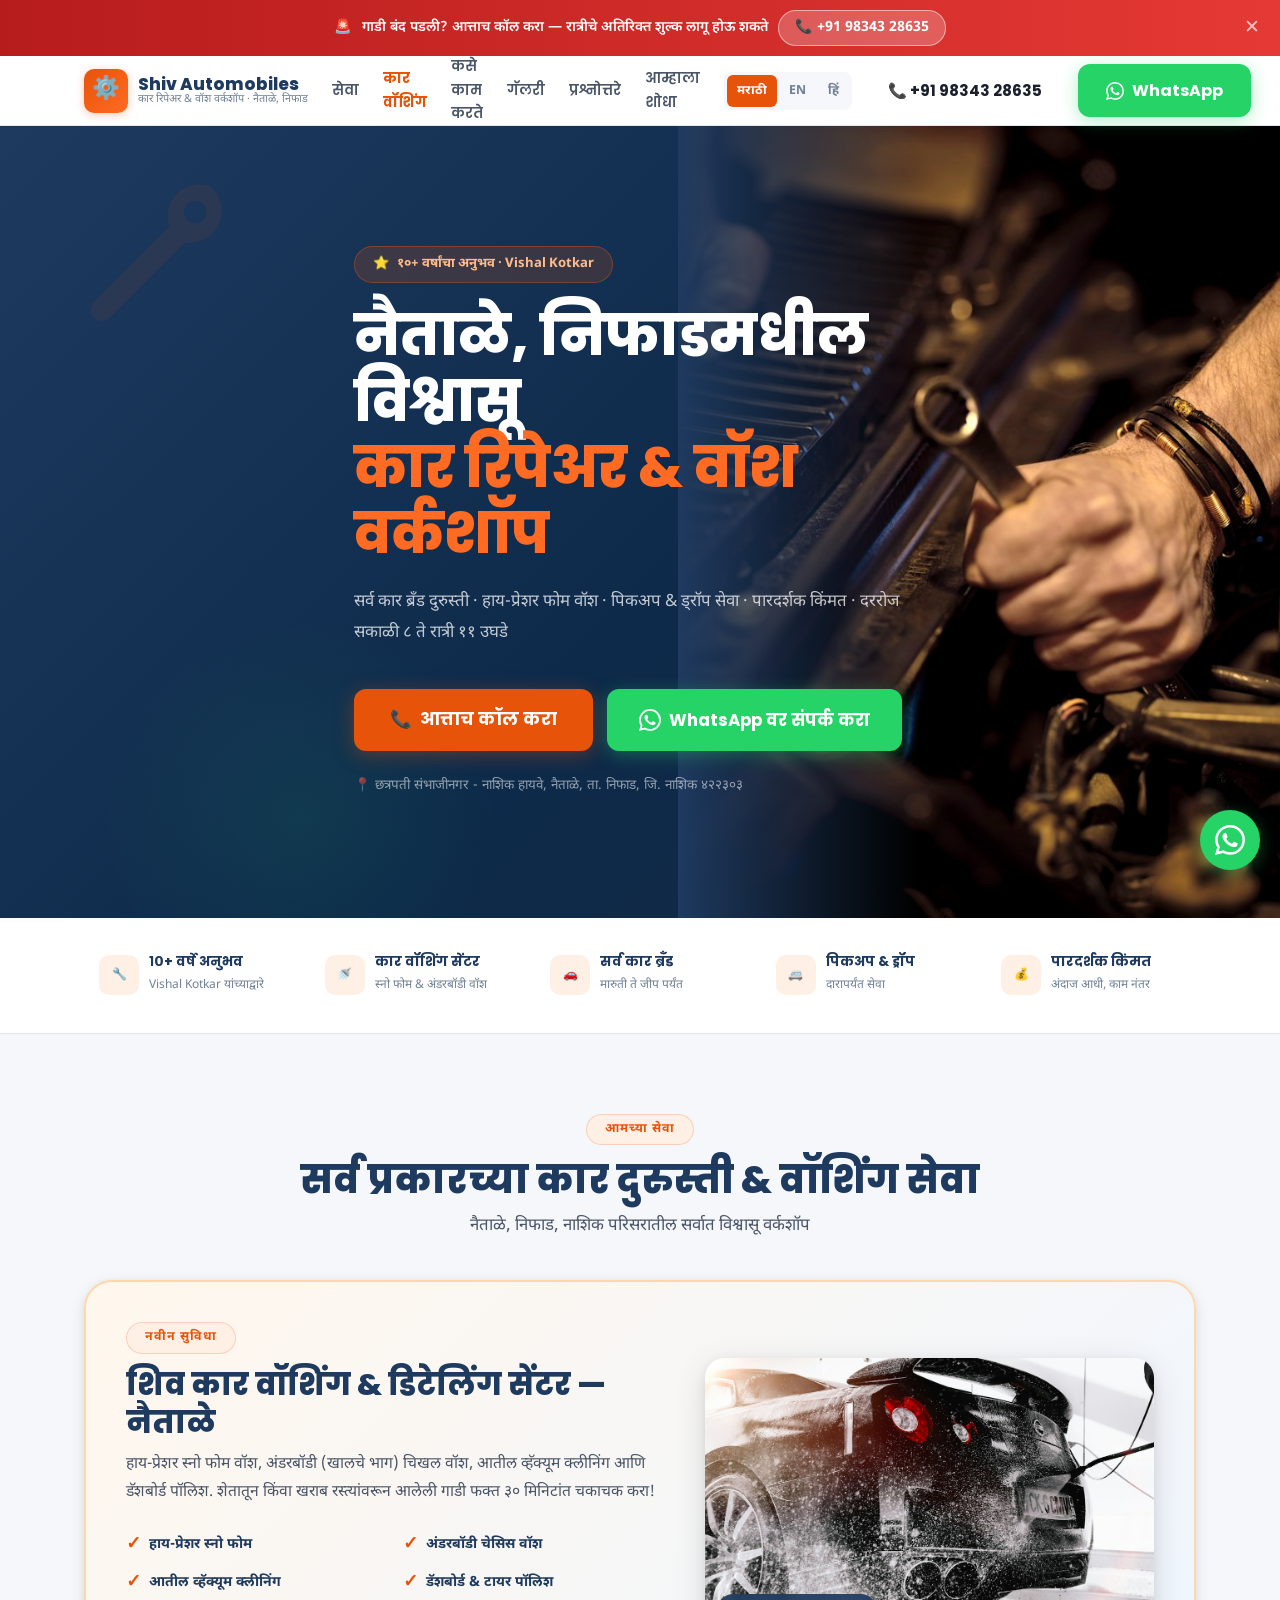
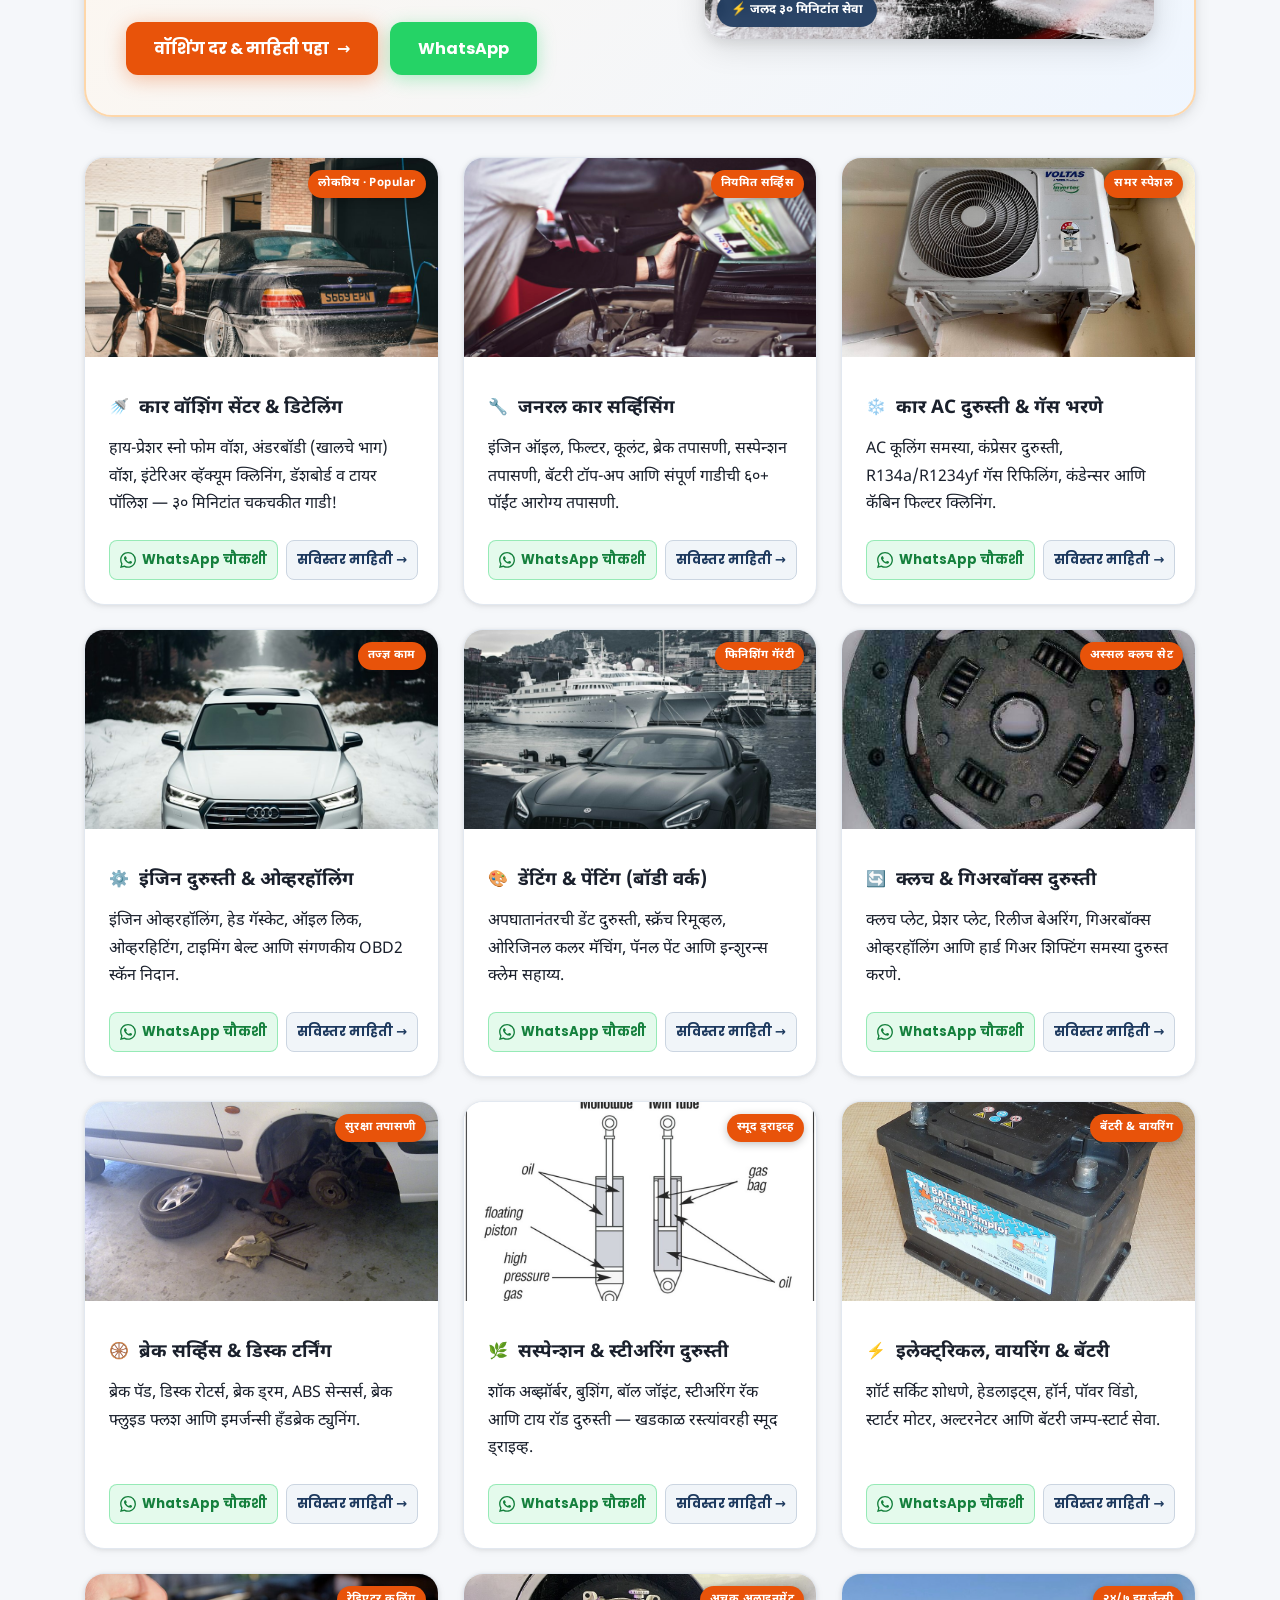
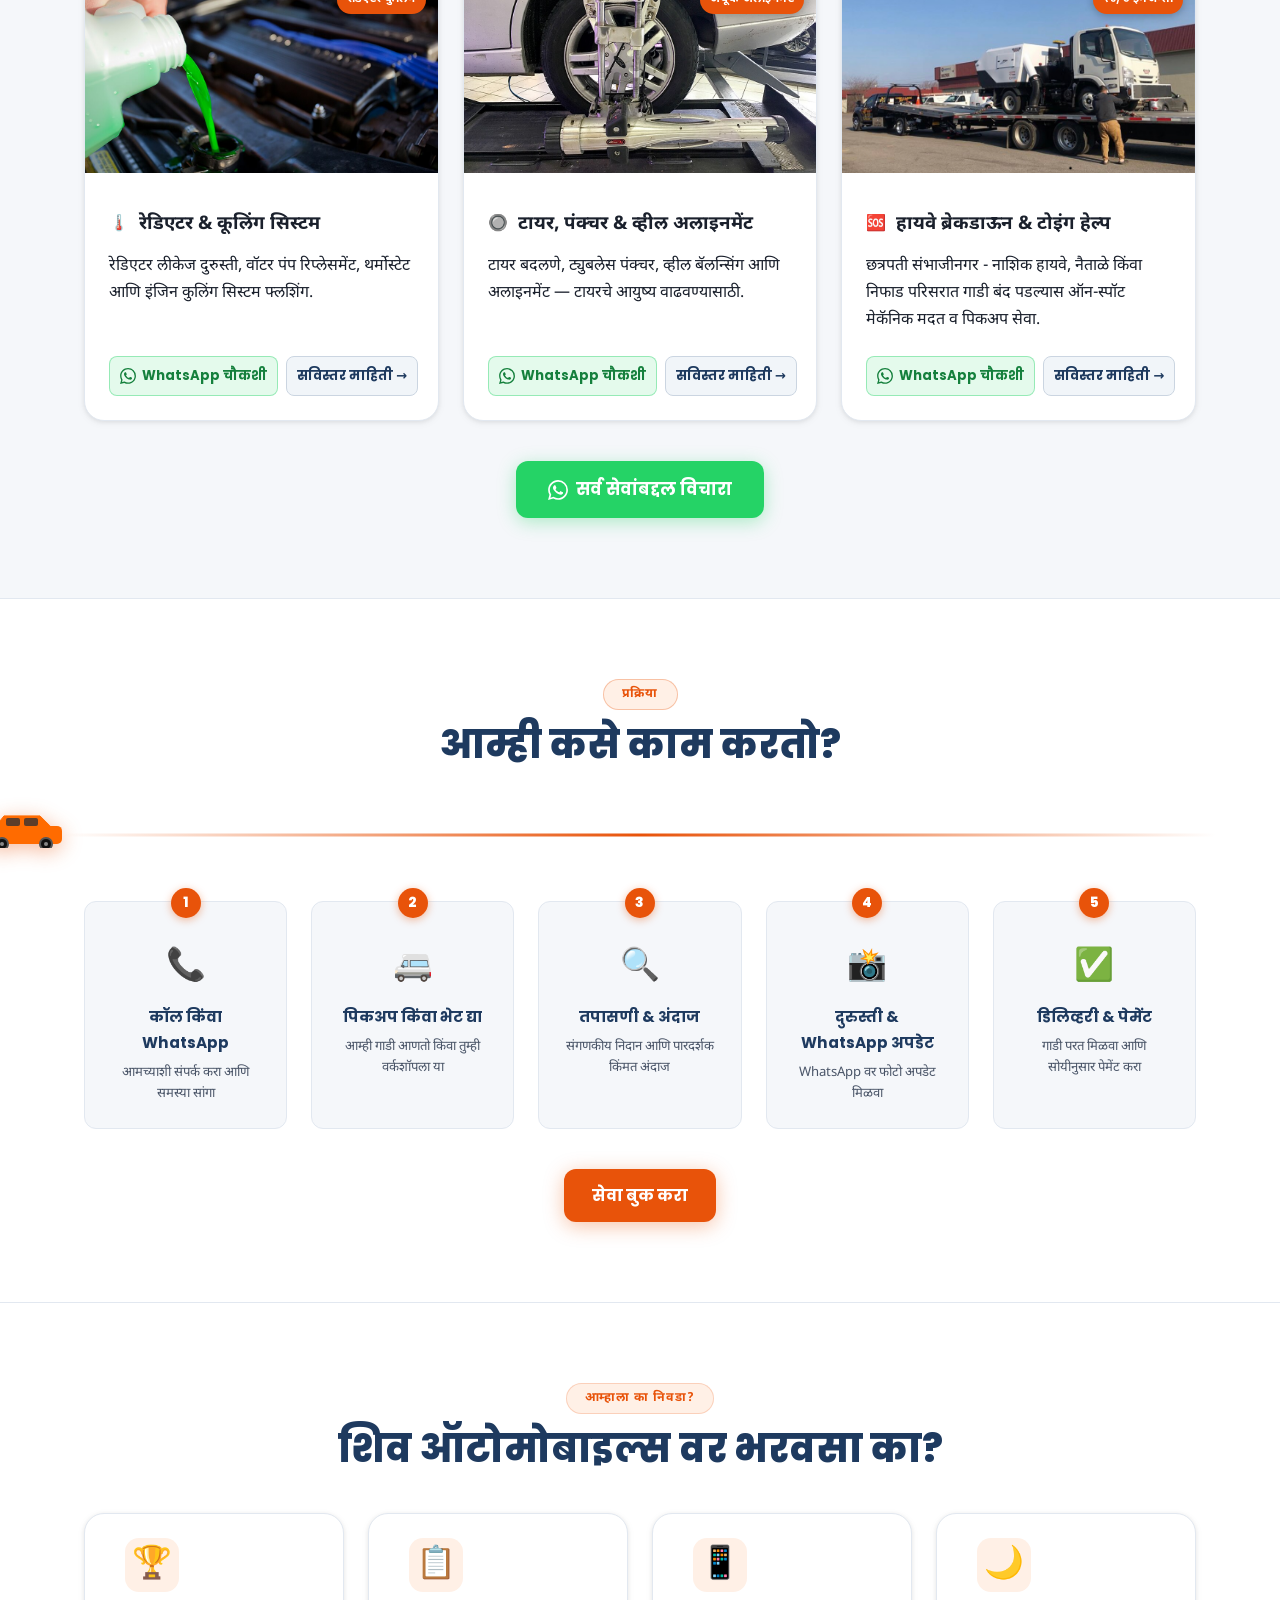
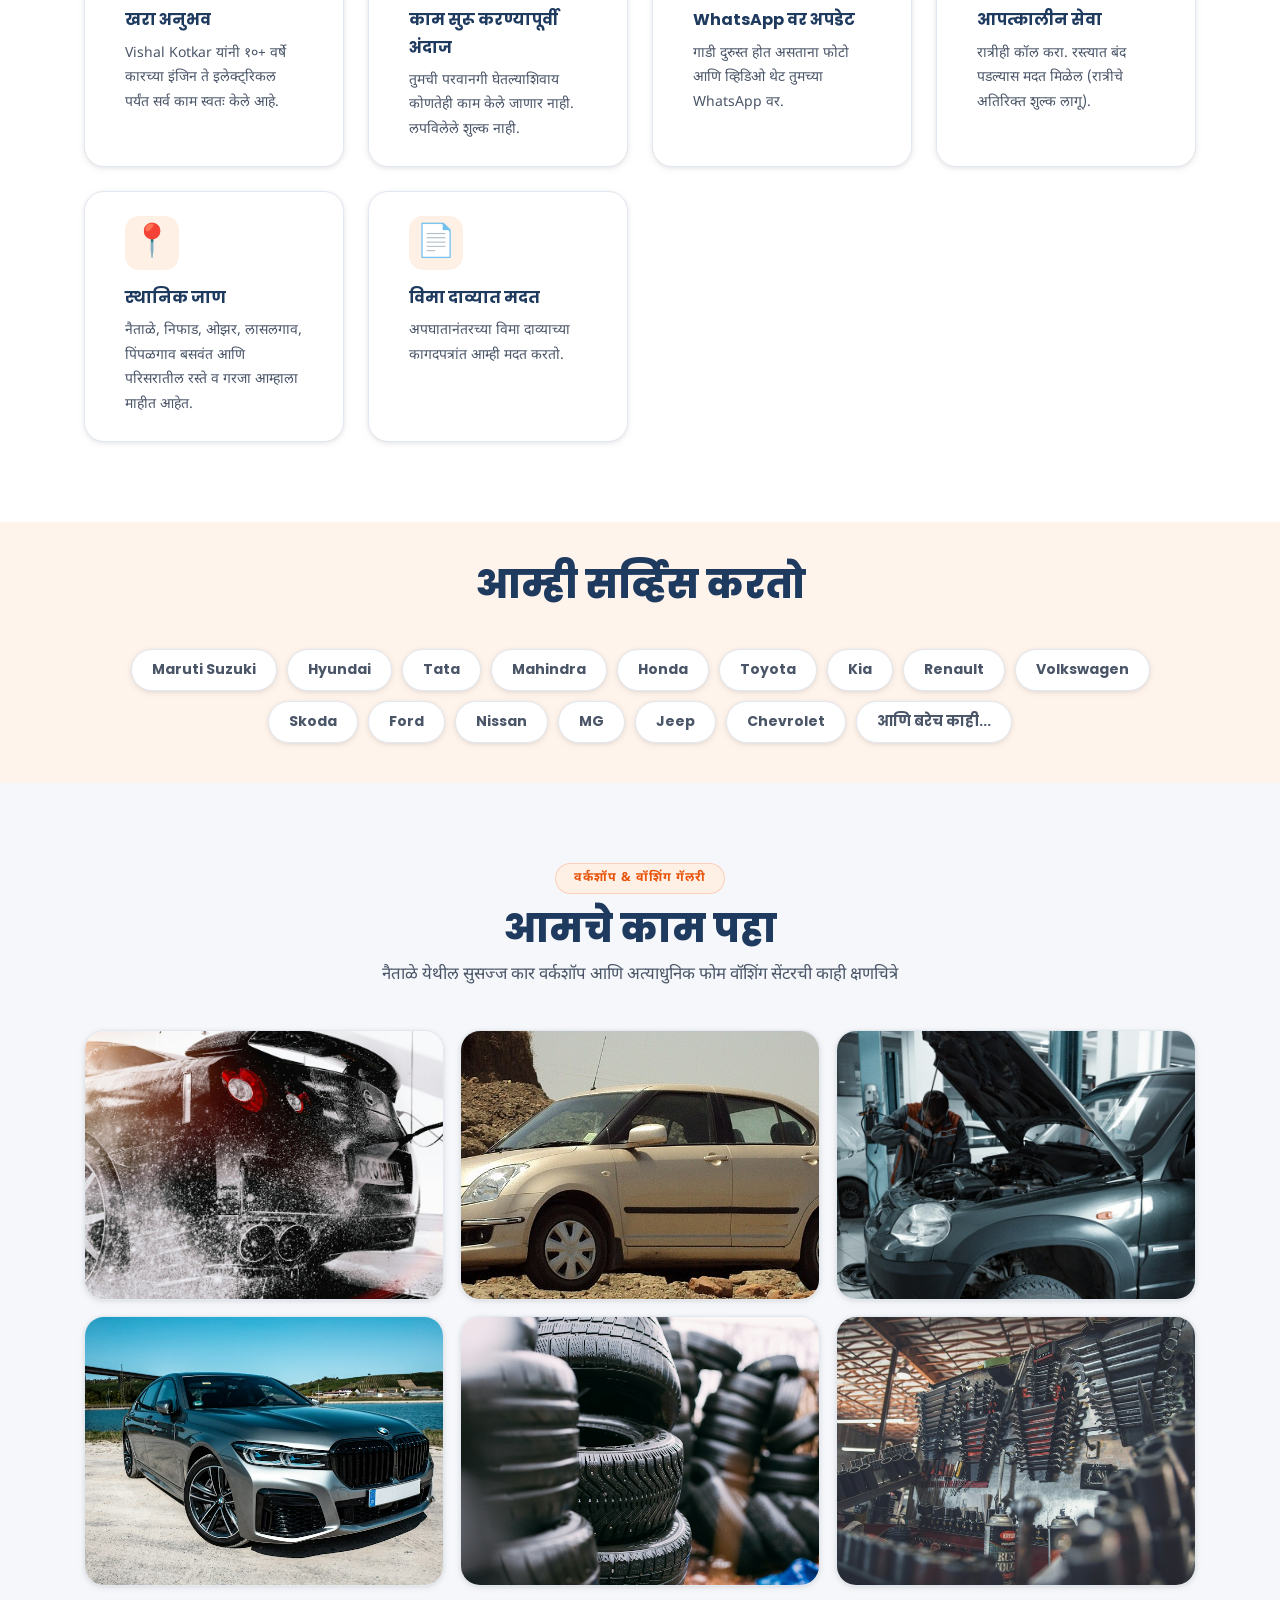
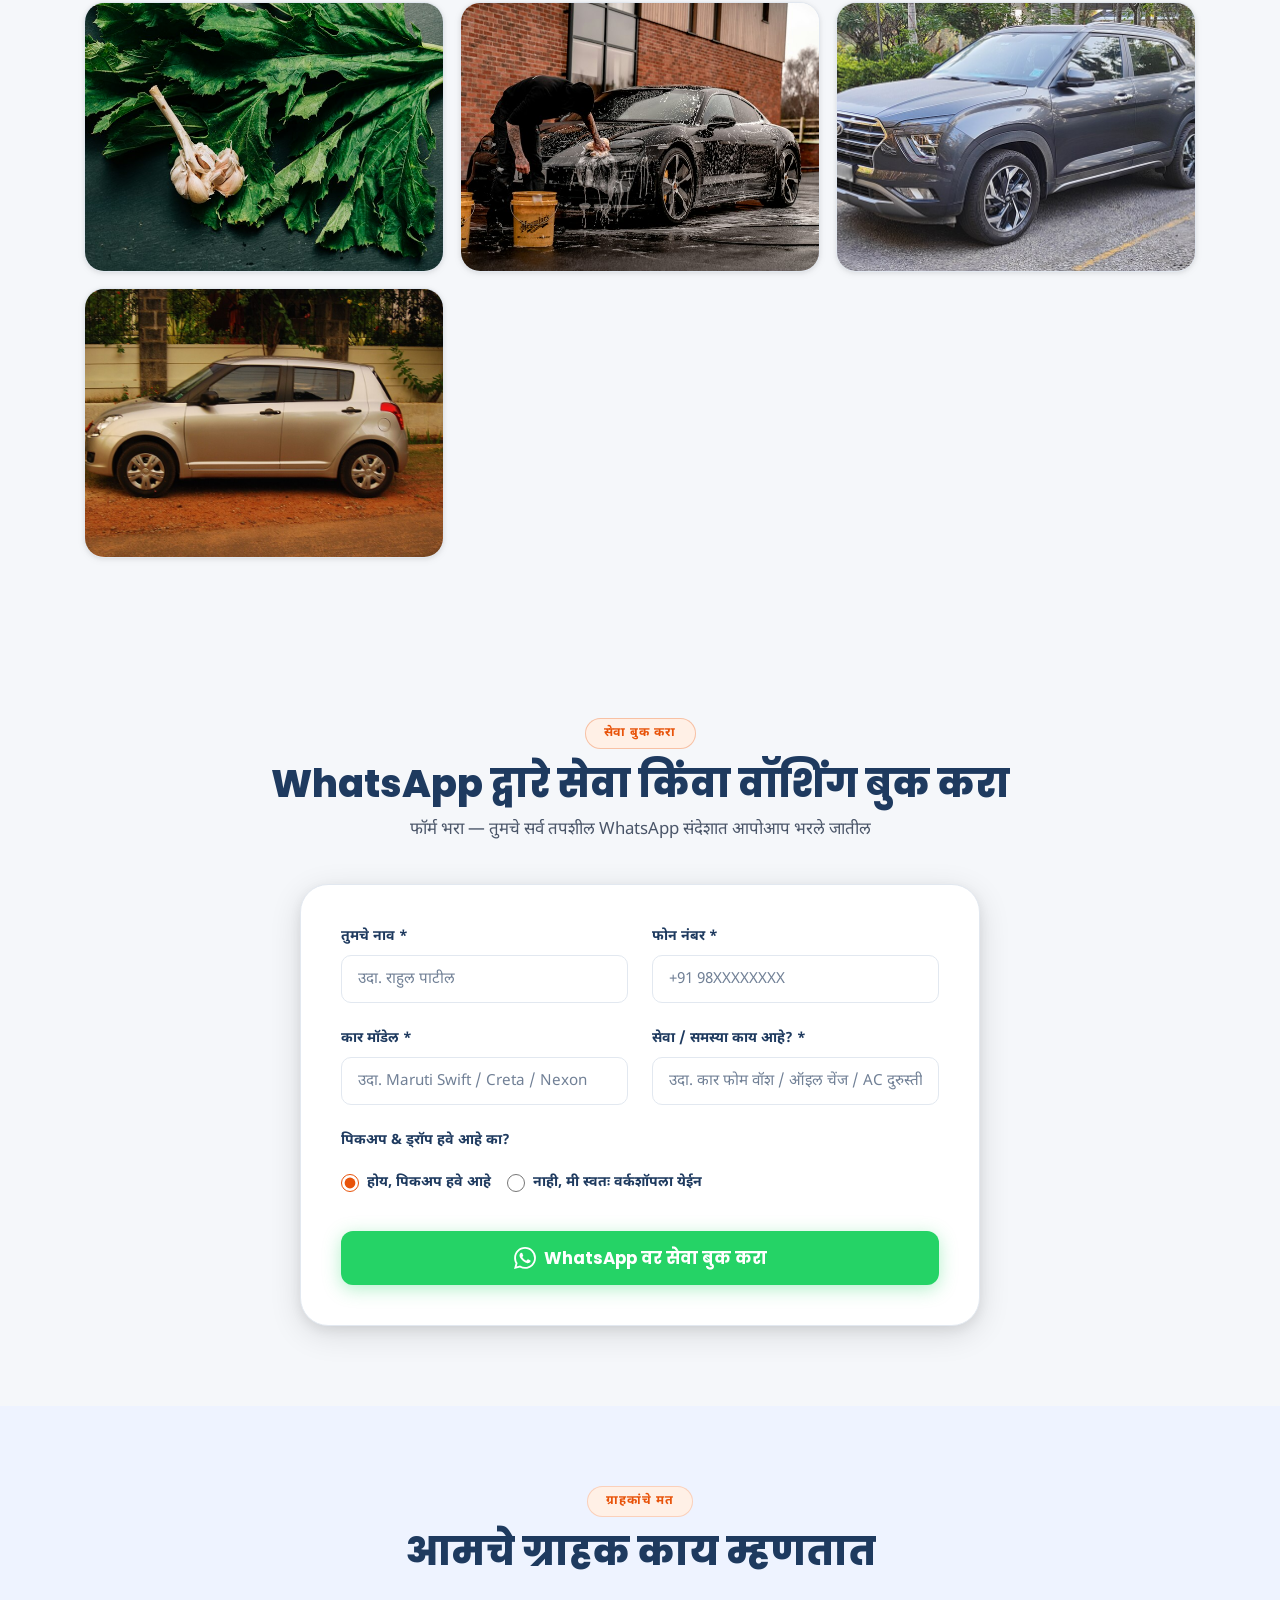
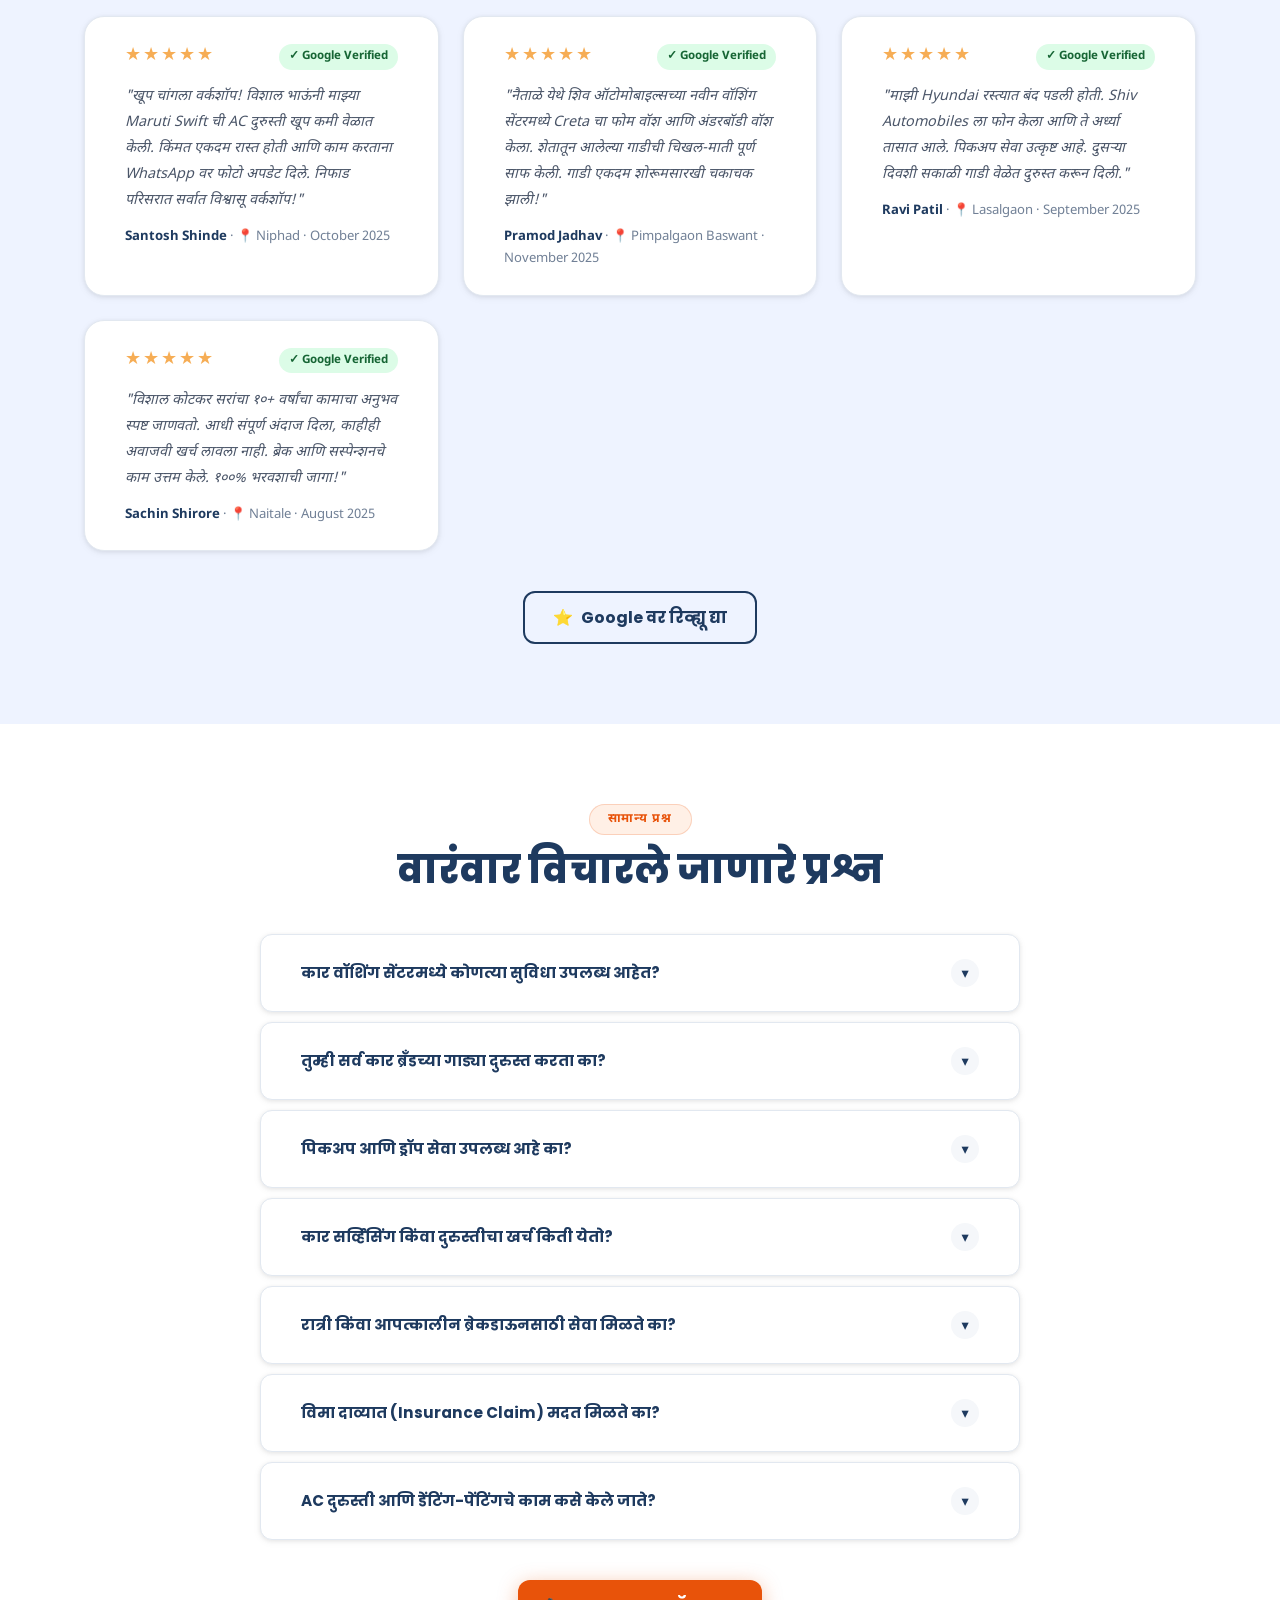
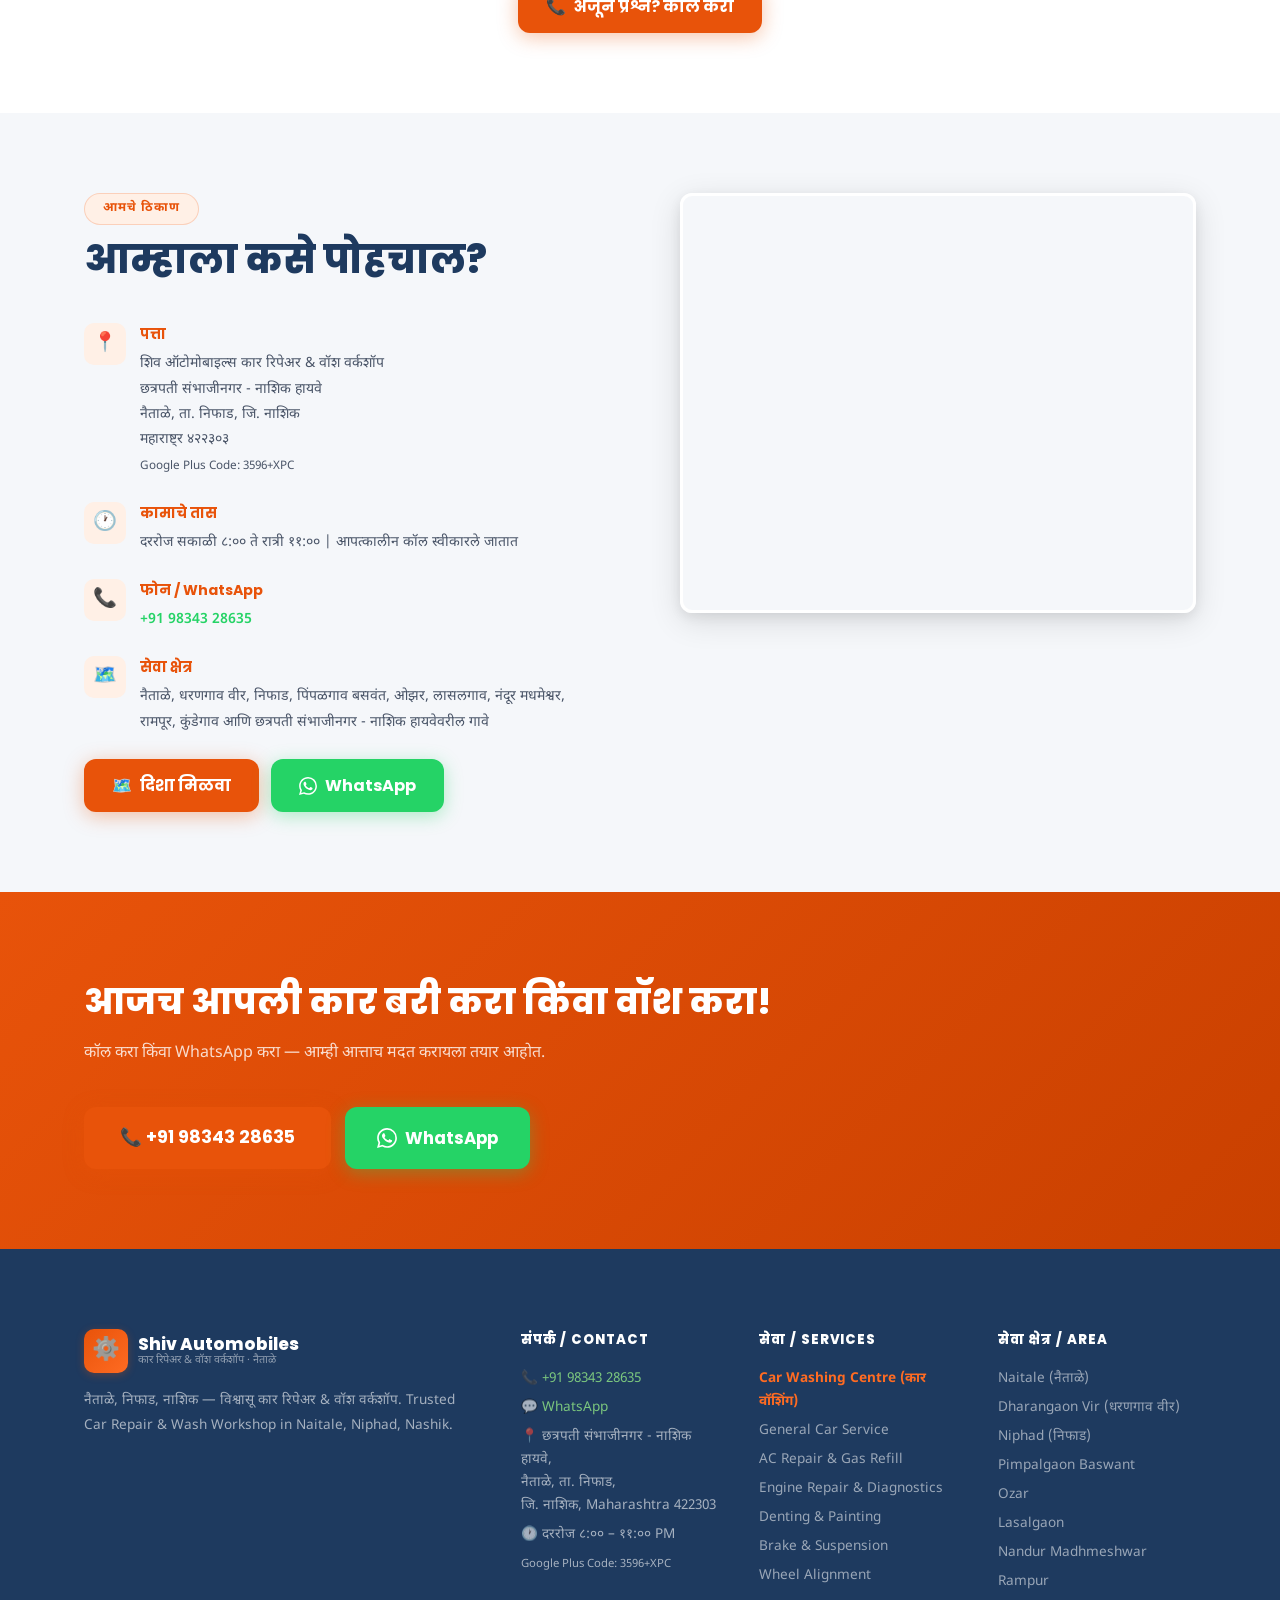
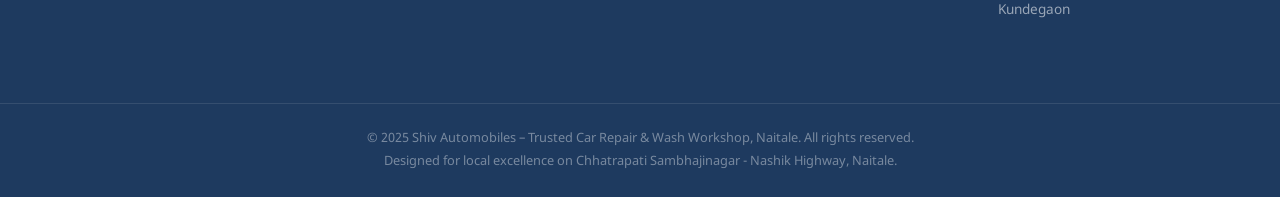
==== commit 1a2dac94: "3rd change" ====
--- a/index.html
+++ b/index.html
@@ -1,5 +1,6 @@
 <!DOCTYPE html>
 <html lang="mr" dir="ltr">
+
 <head>
   <meta charset="UTF-8" />
   <meta name="viewport" content="width=device-width, initial-scale=1.0" />
@@ -7,8 +8,10 @@
 
   <!-- ===== Primary SEO ===== -->
   <title>Car Garage &amp; Workshop in Naitale, Niphad, Nashik | Shiv Automobiles</title>
-  <meta name="description" content="Shiv Automobiles – trusted car repair &amp; service workshop in Naitale, Niphad, Nashik. 10+ years experience. All car brands. AC repair, denting, engine, clutch. Call or WhatsApp +91 98343 28635. Pickup &amp; drop available. Open 8 AM–11 PM daily." />
-  <meta name="keywords" content="car garage Naitale, car workshop Niphad, car AC repair Pimpalgaon Baswant, denting painting Niphad, engine repair Lasalgaon, गाडी दुरुस्ती निफाड, कार सर्व्हिसिंग नाशिक, Shiv Automobiles, car service Ozar, car repair Nashik" />
+  <meta name="description"
+    content="Shiv Automobiles – trusted car repair &amp; service workshop in Naitale, Niphad, Nashik. 10+ years experience. All car brands. AC repair, denting, engine, clutch. Call or WhatsApp +91 98343 28635. Pickup &amp; drop available. Open 8 AM–11 PM daily." />
+  <meta name="keywords"
+    content="car garage Naitale, car workshop Niphad, car AC repair Pimpalgaon Baswant, denting painting Niphad, engine repair Lasalgaon, गाडी दुरुस्ती निफाड, कार सर्व्हिसिंग नाशिक, Shiv Automobiles, car service Ozar, car repair Nashik" />
   <meta name="robots" content="index, follow" />
   <link rel="canonical" href="https://shivautomobiles.in/" />
 
@@ -16,7 +19,8 @@
   <meta property="og:type" content="website" />
   <meta property="og:url" content="https://shivautomobiles.in/" />
   <meta property="og:title" content="Shiv Automobiles – Car Garage &amp; Workshop, Naitale, Niphad" />
-  <meta property="og:description" content="10+ years experience. All car brands serviced. AC repair, engine, clutch, denting &amp; more. Call +91 98343 28635. Open 8 AM–11 PM daily." />
+  <meta property="og:description"
+    content="10+ years experience. All car brands serviced. AC repair, engine, clutch, denting &amp; more. Call +91 98343 28635. Open 8 AM–11 PM daily." />
   <meta property="og:image" content="https://shivautomobiles.in/images/og-cover.webp" />
   <meta property="og:locale" content="mr_IN" />
   <meta property="og:site_name" content="Shiv Automobiles" />
@@ -24,7 +28,8 @@
   <!-- ===== Twitter Card ===== -->
   <meta name="twitter:card" content="summary_large_image" />
   <meta name="twitter:title" content="Shiv Automobiles – Car Workshop, Naitale, Niphad, Nashik" />
-  <meta name="twitter:description" content="Trusted car repair &amp; service. 10+ yrs experience. Call/WhatsApp +91 98343 28635." />
+  <meta name="twitter:description"
+    content="Trusted car repair &amp; service. 10+ yrs experience. Call/WhatsApp +91 98343 28635." />
   <meta name="twitter:image" content="https://shivautomobiles.in/images/og-cover.webp" />
 
   <!-- ===== Favicon ===== -->
@@ -34,8 +39,11 @@
   <!-- ===== Fonts (preload critical) ===== -->
   <link rel="preconnect" href="https://fonts.googleapis.com" />
   <link rel="preconnect" href="https://fonts.gstatic.com" crossorigin />
-  <link rel="preload" as="style" href="https://fonts.googleapis.com/css2?family=Poppins:wght@400;600;700;800&family=Noto+Sans+Devanagari:wght@400;600;700&display=swap" />
-  <link href="https://fonts.googleapis.com/css2?family=Poppins:wght@400;600;700;800&family=Noto+Sans+Devanagari:wght@400;600;700&display=swap" rel="stylesheet" />
+  <link rel="preload" as="style"
+    href="https://fonts.googleapis.com/css2?family=Poppins:wght@400;600;700;800&family=Noto+Sans+Devanagari:wght@400;600;700&display=swap" />
+  <link
+    href="https://fonts.googleapis.com/css2?family=Poppins:wght@400;600;700;800&family=Noto+Sans+Devanagari:wght@400;600;700&display=swap"
+    rel="stylesheet" />
 
   <!-- ===== Stylesheets ===== -->
   <link rel="stylesheet" href="css/style.css" />
@@ -54,7 +62,7 @@
     "description": "Trusted car repair and service workshop in Naitale, Niphad, Nashik serving all popular car brands with 10+ years of experience.",
     "address": {
       "@type": "PostalAddress",
-      "streetAddress": "Shivare–Satara Road, SH 30",
+      "streetAddress": "Chhatrapati Sambhajinagar-Nashik Hwy",
       "addressLocality": "Naitale",
       "addressRegion": "Maharashtra",
       "postalCode": "422303",
@@ -174,9 +182,13 @@
   <!-- ===== EMERGENCY BANNER ===== -->
   <div class="emergency-banner" id="emergencyBanner">
     <span class="emergency-icon">🚨</span>
-    <span data-mr="गाडी बंद पडली? आत्ताच कॉल करा — रात्रीचे अतिरिक्त शुल्क लागू होऊ शकते" data-en="Car broke down? Call now — night charges may apply" data-hi="गाड़ी बंद हुई? अभी कॉल करें — रात्रि शुल्क लागू हो सकता है">गाडी बंद पडली? आत्ताच कॉल करा — रात्रीचे अतिरिक्त शुल्क लागू होऊ शकते</span>
+    <span data-mr="गाडी बंद पडली? आत्ताच कॉल करा — रात्रीचे अतिरिक्त शुल्क लागू होऊ शकते"
+      data-en="Car broke down? Call now — night charges may apply"
+      data-hi="गाड़ी बंद हुई? अभी कॉल करें — रात्रि शुल्क लागू हो सकता है">गाडी बंद पडली? आत्ताच कॉल करा — रात्रीचे
+      अतिरिक्त शुल्क लागू होऊ शकते</span>
     <a href="tel:+919834328635" class="emergency-btn" onclick="ga4Event('emergency_call_banner')">📞 +91 98343 28635</a>
-    <button class="banner-close" onclick="document.getElementById('emergencyBanner').style.display='none'" aria-label="Close banner">✕</button>
+    <button class="banner-close" onclick="document.getElementById('emergencyBanner').style.display='none'"
+      aria-label="Close banner">✕</button>
   </div>
 
   <!-- ===== DESKTOP HEADER ===== -->
@@ -186,13 +198,16 @@
         <div class="logo-icon">⚙️</div>
         <div class="logo-text">
           <span class="logo-main">Shiv Automobiles</span>
-          <span class="logo-sub" data-mr="कार वर्कशॉप &amp; वॉशिंग सेंटर · नैताळे, निफाड" data-en="Car Workshop &amp; Wash · Naitale, Niphad" data-hi="कार वर्कशॉप और वॉश · नैताळे, निफाड">कार वर्कशॉप &amp; वॉशिंग सेंटर · नैताळे, निफाड</span>
+          <span class="logo-sub" data-mr="कार रिपेअर &amp; वॉश वर्कशॉप · नैताळे, निफाड"
+            data-en="Trusted Car Repair &amp; Wash Workshop" data-hi="कार रिपेयर और वॉश वर्कशॉप · नैताळे, निफाड">कार रिपेअर &amp; वॉश वर्कशॉप · नैताळे, निफाड</span>
         </div>
       </a>
       <nav class="header-nav">
         <a href="#services" data-mr="सेवा" data-en="Services" data-hi="सेवाएं">सेवा</a>
-        <a href="car-washing.html" data-mr="कार वॉशिंग" data-en="Car Wash" data-hi="कार वॉशिंग" style="color:var(--clr-orange);font-weight:700">कार वॉशिंग</a>
-        <a href="#how-it-works" data-mr="कसे काम करते" data-en="How it Works" data-hi="कैसे काम करता है">कसे काम करते</a>
+        <a href="car-washing.html" data-mr="कार वॉशिंग" data-en="Car Wash" data-hi="कार वॉशिंग"
+          style="color:var(--clr-orange);font-weight:700">कार वॉशिंग</a>
+        <a href="#how-it-works" data-mr="कसे काम करते" data-en="How it Works" data-hi="कैसे काम करता है">कसे काम
+          करते</a>
         <a href="#gallery" data-mr="गॅलरी" data-en="Gallery" data-hi="गैलरी">गॅलरी</a>
         <a href="#faq" data-mr="प्रश्नोत्तरे" data-en="FAQ" data-hi="सवाल-जवाब">प्रश्नोत्तरे</a>
         <a href="#find-us" data-mr="आम्हाला शोधा" data-en="Find Us" data-hi="हमें खोजें">आम्हाला शोधा</a>
@@ -207,8 +222,12 @@
         <a href="tel:+919834328635" class="btn btn-phone header-phone" onclick="ga4Event('header_call_click')">
           📞 +91 98343 28635
         </a>
-        <a href="https://wa.me/919834328635?text=Hello%20Shiv%20Automobiles%2C%20I%20need%20help%20with%20my%20%5Bcar%20model%5D" class="btn btn-wa" target="_blank" rel="noopener" onclick="ga4Event('header_wa_click')">
-          <svg class="wa-icon" viewBox="0 0 24 24" fill="currentColor" width="18" height="18"><path d="M17.472 14.382c-.297-.149-1.758-.867-2.03-.967-.273-.099-.471-.148-.67.15-.197.297-.767.966-.94 1.164-.173.199-.347.223-.644.075-.297-.15-1.255-.463-2.39-1.475-.883-.788-1.48-1.761-1.653-2.059-.173-.297-.018-.458.13-.606.134-.133.298-.347.446-.52.149-.174.198-.298.298-.497.099-.198.05-.371-.025-.52-.075-.149-.669-1.612-.916-2.207-.242-.579-.487-.5-.669-.51-.173-.008-.371-.01-.57-.01-.198 0-.52.074-.792.372-.272.297-1.04 1.016-1.04 2.479 0 1.462 1.065 2.875 1.213 3.074.149.198 2.096 3.2 5.077 4.487.709.306 1.262.489 1.694.625.712.227 1.36.195 1.871.118.571-.085 1.758-.719 2.006-1.413.248-.694.248-1.289.173-1.413-.074-.124-.272-.198-.57-.347m-5.421 7.403h-.004a9.87 9.87 0 01-5.031-1.378l-.361-.214-3.741.982.998-3.648-.235-.374a9.86 9.86 0 01-1.51-5.26c.001-5.45 4.436-9.884 9.888-9.884 2.64 0 5.122 1.03 6.988 2.898a9.825 9.825 0 012.893 6.994c-.003 5.45-4.437 9.884-9.885 9.884m8.413-18.297A11.815 11.815 0 0012.05 0C5.495 0 .16 5.335.157 11.892c0 2.096.547 4.142 1.588 5.945L.057 24l6.305-1.654a11.882 11.882 0 005.683 1.448h.005c6.554 0 11.89-5.335 11.893-11.893a11.821 11.821 0 00-3.48-8.413z"/></svg>
+        <a href="https://wa.me/919834328635?text=Hello%20Shiv%20Automobiles%2C%20I%20need%20help%20with%20my%20%5Bcar%20model%5D"
+          class="btn btn-wa" target="_blank" rel="noopener" onclick="ga4Event('header_wa_click')">
+          <svg class="wa-icon" viewBox="0 0 24 24" fill="currentColor" width="18" height="18">
+            <path
+              d="M17.472 14.382c-.297-.149-1.758-.867-2.03-.967-.273-.099-.471-.148-.67.15-.197.297-.767.966-.94 1.164-.173.199-.347.223-.644.075-.297-.15-1.255-.463-2.39-1.475-.883-.788-1.48-1.761-1.653-2.059-.173-.297-.018-.458.13-.606.134-.133.298-.347.446-.52.149-.174.198-.298.298-.497.099-.198.05-.371-.025-.52-.075-.149-.669-1.612-.916-2.207-.242-.579-.487-.5-.669-.51-.173-.008-.371-.01-.57-.01-.198 0-.52.074-.792.372-.272.297-1.04 1.016-1.04 2.479 0 1.462 1.065 2.875 1.213 3.074.149.198 2.096 3.2 5.077 4.487.709.306 1.262.489 1.694.625.712.227 1.36.195 1.871.118.571-.085 1.758-.719 2.006-1.413.248-.694.248-1.289.173-1.413-.074-.124-.272-.198-.57-.347m-5.421 7.403h-.004a9.87 9.87 0 01-5.031-1.378l-.361-.214-3.741.982.998-3.648-.235-.374a9.86 9.86 0 01-1.51-5.26c.001-5.45 4.436-9.884 9.888-9.884 2.64 0 5.122 1.03 6.988 2.898a9.825 9.825 0 012.893 6.994c-.003 5.45-4.437 9.884-9.885 9.884m8.413-18.297A11.815 11.815 0 0012.05 0C5.495 0 .16 5.335.157 11.892c0 2.096.547 4.142 1.588 5.945L.057 24l6.305-1.654a11.882 11.882 0 005.683 1.448h.005c6.554 0 11.89-5.335 11.893-11.893a11.821 11.821 0 00-3.48-8.413z" />
+          </svg>
           WhatsApp
         </a>
       </div>
@@ -220,43 +239,67 @@
     <!-- Animated gear/wrench SVG background -->
     <div class="hero-bg-gears" aria-hidden="true">
       <svg class="gear gear-1" viewBox="0 0 100 100" fill="none" xmlns="http://www.w3.org/2000/svg">
-        <path d="M43.3 5.5l-3.1 8.6a35.5 35.5 0 00-9.6 4l-9-2.7-6.7 6.7 2.7 9a35.5 35.5 0 00-4 9.6L5 43.3v9.4l8.6 3.1a35.5 35.5 0 004 9.6l-2.7 9 6.7 6.7 9-2.7a35.5 35.5 0 009.6 4l3.1 8.6h9.4l3.1-8.6a35.5 35.5 0 009.6-4l9 2.7 6.7-6.7-2.7-9a35.5 35.5 0 004-9.6L95 56.7v-9.4l-8.6-3.1a35.5 35.5 0 00-4-9.6l2.7-9-6.7-6.7-9 2.7a35.5 35.5 0 00-9.6-4L56.7 5.5H43.3zm6.7 27a17.5 17.5 0 110 35 17.5 17.5 0 010-35z" fill="currentColor"/>
+        <path
+          d="M43.3 5.5l-3.1 8.6a35.5 35.5 0 00-9.6 4l-9-2.7-6.7 6.7 2.7 9a35.5 35.5 0 00-4 9.6L5 43.3v9.4l8.6 3.1a35.5 35.5 0 004 9.6l-2.7 9 6.7 6.7 9-2.7a35.5 35.5 0 009.6 4l3.1 8.6h9.4l3.1-8.6a35.5 35.5 0 009.6-4l9 2.7 6.7-6.7-2.7-9a35.5 35.5 0 004-9.6L95 56.7v-9.4l-8.6-3.1a35.5 35.5 0 00-4-9.6l2.7-9-6.7-6.7-9 2.7a35.5 35.5 0 00-9.6-4L56.7 5.5H43.3zm6.7 27a17.5 17.5 0 110 35 17.5 17.5 0 010-35z"
+          fill="currentColor" />
       </svg>
       <svg class="gear gear-2" viewBox="0 0 100 100" fill="none" xmlns="http://www.w3.org/2000/svg">
-        <path d="M43.3 5.5l-3.1 8.6a35.5 35.5 0 00-9.6 4l-9-2.7-6.7 6.7 2.7 9a35.5 35.5 0 00-4 9.6L5 43.3v9.4l8.6 3.1a35.5 35.5 0 004 9.6l-2.7 9 6.7 6.7 9-2.7a35.5 35.5 0 009.6 4l3.1 8.6h9.4l3.1-8.6a35.5 35.5 0 009.6-4l9 2.7 6.7-6.7-2.7-9a35.5 35.5 0 004-9.6L95 56.7v-9.4l-8.6-3.1a35.5 35.5 0 00-4-9.6l2.7-9-6.7-6.7-9 2.7a35.5 35.5 0 00-9.6-4L56.7 5.5H43.3zm6.7 27a17.5 17.5 0 110 35 17.5 17.5 0 010-35z" fill="currentColor"/>
+        <path
+          d="M43.3 5.5l-3.1 8.6a35.5 35.5 0 00-9.6 4l-9-2.7-6.7 6.7 2.7 9a35.5 35.5 0 00-4 9.6L5 43.3v9.4l8.6 3.1a35.5 35.5 0 004 9.6l-2.7 9 6.7 6.7 9-2.7a35.5 35.5 0 009.6 4l3.1 8.6h9.4l3.1-8.6a35.5 35.5 0 009.6-4l9 2.7 6.7-6.7-2.7-9a35.5 35.5 0 004-9.6L95 56.7v-9.4l-8.6-3.1a35.5 35.5 0 00-4-9.6l2.7-9-6.7-6.7-9 2.7a35.5 35.5 0 00-9.6-4L56.7 5.5H43.3zm6.7 27a17.5 17.5 0 110 35 17.5 17.5 0 010-35z"
+          fill="currentColor" />
       </svg>
       <svg class="wrench-anim" viewBox="0 0 64 64" fill="none" xmlns="http://www.w3.org/2000/svg">
-        <path d="M53.3 10.7a11.3 11.3 0 00-14.4 14.4L11.7 52.3a4 4 0 005.6 5.6l27.2-27.2A11.3 11.3 0 0053.3 10.7zm-9.3 9.3a4 4 0 114 4 4 4 0 01-4-4z" fill="currentColor"/>
+        <path
+          d="M53.3 10.7a11.3 11.3 0 00-14.4 14.4L11.7 52.3a4 4 0 005.6 5.6l27.2-27.2A11.3 11.3 0 0053.3 10.7zm-9.3 9.3a4 4 0 114 4 4 4 0 01-4-4z"
+          fill="currentColor" />
       </svg>
     </div>
 
     <div class="hero-content container">
       <div class="hero-badge reveal-up">
         <span>⭐</span>
-        <span data-mr="१०+ वर्षांचा अनुभव · Vishal Kotkar" data-en="10+ Years Experience · Vishal Kotkar" data-hi="10+ साल का अनुभव · Vishal Kotkar">१०+ वर्षांचा अनुभव · Vishal Kotkar</span>
+        <span data-mr="१०+ वर्षांचा अनुभव · Vishal Kotkar" data-en="10+ Years Experience · Vishal Kotkar"
+          data-hi="10+ साल का अनुभव · Vishal Kotkar">१०+ वर्षांचा अनुभव · Vishal Kotkar</span>
       </div>
       <h1 class="hero-headline reveal-up delay-1">
-        <span data-mr="नैताळे, निफाडमधील विश्वासू" data-en="Trusted Car Repair &amp; Wash" data-hi="नैताळे, निफाड में भरोसेमंद">नैताळे, निफाडमधील विश्वासू</span><br />
-        <span class="hero-accent" data-mr="कार दुरुस्ती &amp; वॉशिंग सेंटर" data-en="Workshop &amp; Washing Centre" data-hi="कार मरम्मत और वॉशिंग सेंटर">कार दुरुस्ती &amp; वॉशिंग सेंटर</span>
+        <span data-mr="नैताळे, निफाडमधील विश्वासू" data-en="Shiv Automobiles"
+          data-hi="नैताळे, निफाड में भरोसेमंद">नैताळे, निफाडमधील विश्वासू</span><br />
+        <span class="hero-accent" data-mr="कार रिपेअर &amp; वॉश वर्कशॉप" data-en="Trusted Car Repair &amp; Wash Workshop"
+          data-hi="कार रिपेयर और वॉश वर्कशॉप">कार रिपेअर &amp; वॉश वर्कशॉप</span>
       </h1>
-      <p class="hero-sub reveal-up delay-2" data-mr="सर्व कार ब्रँड दुरुस्ती · हाय-प्रेशर फोम वॉश · पिकअप &amp; ड्रॉप सेवा · पारदर्शक किंमत · दररोज सकाळी ८ ते रात्री ११ उघडे" data-en="All car brand service · High-pressure foam wash · Pickup &amp; drop service · Transparent pricing · Open daily 8 AM – 11 PM" data-hi="सभी कार मरम्मत · हाई-प्रेशर फोम वॉश · पिकअप और ड्रॉप सेवा · पारदर्शी मूल्य · प्रतिदिन सुबह 8 से रात 11 बजे तक">सर्व कार ब्रँड दुरुस्ती · हाय-प्रेशर फोम वॉश · पिकअप &amp; ड्रॉप सेवा · पारदर्शक किंमत · दररोज सकाळी ८ ते रात्री ११ उघडे</p>
+      <p class="hero-sub reveal-up delay-2"
+        data-mr="सर्व कार ब्रँड दुरुस्ती · हाय-प्रेशर फोम वॉश · पिकअप &amp; ड्रॉप सेवा · पारदर्शक किंमत · दररोज सकाळी ८ ते रात्री ११ उघडे"
+        data-en="All car brand service · High-pressure foam wash · Pickup &amp; drop service · Transparent pricing · Open daily 8 AM – 11 PM"
+        data-hi="सभी कार मरम्मत · हाई-प्रेशर फोम वॉश · पिकअप और ड्रॉप सेवा · पारदर्शी मूल्य · प्रतिदिन सुबह 8 से रात 11 बजे तक">
+        सर्व कार ब्रँड दुरुस्ती · हाय-प्रेशर फोम वॉश · पिकअप &amp; ड्रॉप सेवा · पारदर्शक किंमत · दररोज सकाळी ८ ते रात्री
+        ११ उघडे</p>
       <div class="hero-ctas reveal-up delay-3">
         <a href="tel:+919834328635" class="btn btn-primary btn-lg pulse-cta" onclick="ga4Event('hero_call_click')">
           📞 <span data-mr="आत्ताच कॉल करा" data-en="Call Now" data-hi="अभी कॉल करें">आत्ताच कॉल करा</span>
         </a>
-        <a href="https://wa.me/919834328635?text=Hello%20Shiv%20Automobiles%2C%20I%20need%20help%20with%20my%20%5Bcar%20model%5D" class="btn btn-wa-lg" target="_blank" rel="noopener" onclick="ga4Event('hero_wa_click')">
-          <svg viewBox="0 0 24 24" fill="currentColor" width="22" height="22"><path d="M17.472 14.382c-.297-.149-1.758-.867-2.03-.967-.273-.099-.471-.148-.67.15-.197.297-.767.966-.94 1.164-.173.199-.347.223-.644.075-.297-.15-1.255-.463-2.39-1.475-.883-.788-1.48-1.761-1.653-2.059-.173-.297-.018-.458.13-.606.134-.133.298-.347.446-.52.149-.174.198-.298.298-.497.099-.198.05-.371-.025-.52-.075-.149-.669-1.612-.916-2.207-.242-.579-.487-.5-.669-.51-.173-.008-.371-.01-.57-.01-.198 0-.52.074-.792.372-.272.297-1.04 1.016-1.04 2.479 0 1.462 1.065 2.875 1.213 3.074.149.198 2.096 3.2 5.077 4.487.709.306 1.262.489 1.694.625.712.227 1.36.195 1.871.118.571-.085 1.758-.719 2.006-1.413.248-.694.248-1.289.173-1.413-.074-.124-.272-.198-.57-.347m-5.421 7.403h-.004a9.87 9.87 0 01-5.031-1.378l-.361-.214-3.741.982.998-3.648-.235-.374a9.86 9.86 0 01-1.51-5.26c.001-5.45 4.436-9.884 9.888-9.884 2.64 0 5.122 1.03 6.988 2.898a9.825 9.825 0 012.893 6.994c-.003 5.45-4.437 9.884-9.885 9.884m8.413-18.297A11.815 11.815 0 0012.05 0C5.495 0 .16 5.335.157 11.892c0 2.096.547 4.142 1.588 5.945L.057 24l6.305-1.654a11.882 11.882 0 005.683 1.448h.005c6.554 0 11.89-5.335 11.893-11.893a11.821 11.821 0 00-3.48-8.413z"/></svg>
-          <span data-mr="WhatsApp वर संपर्क करा" data-en="WhatsApp Us" data-hi="WhatsApp पर संपर्क करें">WhatsApp वर संपर्क करा</span>
+        <a href="https://wa.me/919834328635?text=Hello%20Shiv%20Automobiles%2C%20I%20need%20help%20with%20my%20%5Bcar%20model%5D"
+          class="btn btn-wa-lg" target="_blank" rel="noopener" onclick="ga4Event('hero_wa_click')">
+          <svg viewBox="0 0 24 24" fill="currentColor" width="22" height="22">
+            <path
+              d="M17.472 14.382c-.297-.149-1.758-.867-2.03-.967-.273-.099-.471-.148-.67.15-.197.297-.767.966-.94 1.164-.173.199-.347.223-.644.075-.297-.15-1.255-.463-2.39-1.475-.883-.788-1.48-1.761-1.653-2.059-.173-.297-.018-.458.13-.606.134-.133.298-.347.446-.52.149-.174.198-.298.298-.497.099-.198.05-.371-.025-.52-.075-.149-.669-1.612-.916-2.207-.242-.579-.487-.5-.669-.51-.173-.008-.371-.01-.57-.01-.198 0-.52.074-.792.372-.272.297-1.04 1.016-1.04 2.479 0 1.462 1.065 2.875 1.213 3.074.149.198 2.096 3.2 5.077 4.487.709.306 1.262.489 1.694.625.712.227 1.36.195 1.871.118.571-.085 1.758-.719 2.006-1.413.248-.694.248-1.289.173-1.413-.074-.124-.272-.198-.57-.347m-5.421 7.403h-.004a9.87 9.87 0 01-5.031-1.378l-.361-.214-3.741.982.998-3.648-.235-.374a9.86 9.86 0 01-1.51-5.26c.001-5.45 4.436-9.884 9.888-9.884 2.64 0 5.122 1.03 6.988 2.898a9.825 9.825 0 012.893 6.994c-.003 5.45-4.437 9.884-9.885 9.884m8.413-18.297A11.815 11.815 0 0012.05 0C5.495 0 .16 5.335.157 11.892c0 2.096.547 4.142 1.588 5.945L.057 24l6.305-1.654a11.882 11.882 0 005.683 1.448h.005c6.554 0 11.89-5.335 11.893-11.893a11.821 11.821 0 00-3.48-8.413z" />
+          </svg>
+          <span data-mr="WhatsApp वर संपर्क करा" data-en="WhatsApp Us" data-hi="WhatsApp पर संपर्क करें">WhatsApp वर
+            संपर्क करा</span>
         </a>
       </div>
       <p class="hero-address reveal-up delay-4">
-        📍 <span data-mr="शिवारे–सातारा रोड (SH 30), नैताळे, ता. निफाड, जि. नाशिक ४२२३०३" data-en="Shivare–Satara Road (SH 30), Naitale, Tal. Niphad, Dist. Nashik 422303" data-hi="शिवारे–सातारा रोड (SH 30), नैताळे, ता. निफाड, जि. नाशिक 422303">शिवारे–सातारा रोड (SH 30), नैताळे, ता. निफाड, जि. नाशिक ४२२३०३</span>
+        📍 <span data-mr="छत्रपती संभाजीनगर - नाशिक हायवे, नैताळे, ता. निफाड, जि. नाशिक ४२२३०३"
+          data-en="Chhatrapati Sambhajinagar - Nashik Highway, Naitale, Tal. Niphad, Dist. Nashik 422303"
+          data-hi="छत्रपती संभाजीनगर - नाशिक हायवे, नैताळे, ता. निफाड, जि. नाशिक 422303">छत्रपती संभाजीनगर - नाशिक हायवे, नैताळे,
+          ता. निफाड, जि. नाशिक ४२२३०३</span>
       </p>
     </div>
 
     <!-- Hero image -->
     <div class="hero-img-wrap">
-      <img src="images/hero-workshop.webp" alt="Shiv Automobiles car workshop in Naitale Niphad – experienced mechanics servicing cars" class="hero-img" width="700" height="520" loading="eager" />
+      <img src="images/hero-workshop.webp"
+        alt="Shiv Automobiles car workshop in Naitale Niphad – experienced mechanics servicing cars" class="hero-img"
+        width="700" height="520" loading="eager" />
       <div class="hero-img-overlay"></div>
     </div>
   </section>
@@ -267,36 +310,44 @@
       <div class="trust-item reveal-up">
         <span class="trust-icon">🔧</span>
         <div>
-          <strong data-mr="१०+ वर्षे अनुभव" data-en="10+ Years Experience" data-hi="10+ साल अनुभव">१०+ वर्षे अनुभव</strong>
-          <span data-mr="Vishal Kotkar यांच्याद्वारे" data-en="By Vishal Kotkar" data-hi="Vishal Kotkar द्वारा">Vishal Kotkar यांच्याद्वारे</span>
+          <strong data-mr="१०+ वर्षे अनुभव" data-en="10+ Years Experience" data-hi="10+ साल अनुभव">१०+ वर्षे
+            अनुभव</strong>
+          <span data-mr="Vishal Kotkar यांच्याद्वारे" data-en="By Vishal Kotkar" data-hi="Vishal Kotkar द्वारा">Vishal
+            Kotkar यांच्याद्वारे</span>
         </div>
       </div>
       <div class="trust-item reveal-up delay-1">
         <span class="trust-icon">🚿</span>
         <div>
-          <strong data-mr="कार वॉशिंग सेंटर" data-en="Car Wash Centre" data-hi="कार वॉशिंग सेंटर">कार वॉशिंग सेंटर</strong>
-          <span data-mr="स्नो फोम &amp; अंडरबॉडी वॉश" data-en="Foam &amp; Chassis Wash" data-hi="स्नो फोम वॉश">स्नो फोम &amp; अंडरबॉडी वॉश</span>
+          <strong data-mr="कार वॉशिंग सेंटर" data-en="Car Wash Centre" data-hi="कार वॉशिंग सेंटर">कार वॉशिंग
+            सेंटर</strong>
+          <span data-mr="स्नो फोम &amp; अंडरबॉडी वॉश" data-en="Foam &amp; Chassis Wash" data-hi="स्नो फोम वॉश">स्नो फोम
+            &amp; अंडरबॉडी वॉश</span>
         </div>
       </div>
       <div class="trust-item reveal-up delay-2">
         <span class="trust-icon">🚗</span>
         <div>
           <strong data-mr="सर्व कार ब्रँड" data-en="All Car Brands" data-hi="सभी कार ब्रांड">सर्व कार ब्रँड</strong>
-          <span data-mr="मारुती ते जीप पर्यंत" data-en="Maruti to Jeep &amp; more" data-hi="मारुती से जीप तक">मारुती ते जीप पर्यंत</span>
+          <span data-mr="मारुती ते जीप पर्यंत" data-en="Maruti to Jeep &amp; more" data-hi="मारुती से जीप तक">मारुती ते
+            जीप पर्यंत</span>
         </div>
       </div>
       <div class="trust-item reveal-up delay-3">
         <span class="trust-icon">🚐</span>
         <div>
-          <strong data-mr="पिकअप &amp; ड्रॉप" data-en="Pickup &amp; Drop" data-hi="पिकअप और ड्रॉप">पिकअप &amp; ड्रॉप</strong>
+          <strong data-mr="पिकअप &amp; ड्रॉप" data-en="Pickup &amp; Drop" data-hi="पिकअप और ड्रॉप">पिकअप &amp;
+            ड्रॉप</strong>
           <span data-mr="दारापर्यंत सेवा" data-en="Door-to-door service" data-hi="दरवाजे तक सेवा">दारापर्यंत सेवा</span>
         </div>
       </div>
       <div class="trust-item reveal-up delay-4">
         <span class="trust-icon">💰</span>
         <div>
-          <strong data-mr="पारदर्शक किंमत" data-en="Transparent Pricing" data-hi="पारदर्शी मूल्य">पारदर्शक किंमत</strong>
-          <span data-mr="अंदाज आधी, काम नंतर" data-en="Estimate first, work after" data-hi="पहले अनुमान, फिर काम">अंदाज आधी, काम नंतर</span>
+          <strong data-mr="पारदर्शक किंमत" data-en="Transparent Pricing" data-hi="पारदर्शी मूल्य">पारदर्शक
+            किंमत</strong>
+          <span data-mr="अंदाज आधी, काम नंतर" data-en="Estimate first, work after" data-hi="पहले अनुमान, फिर काम">अंदाज
+            आधी, काम नंतर</span>
         </div>
       </div>
     </div>
@@ -307,36 +358,55 @@
     <div class="container">
       <div class="section-header reveal-up">
         <span class="section-tag" data-mr="आमच्या सेवा" data-en="Our Services" data-hi="हमारी सेवाएं">आमच्या सेवा</span>
-        <h2 data-mr="सर्व प्रकारच्या कार दुरुस्ती &amp; वॉशिंग सेवा" data-en="Complete Car Repair &amp; Washing Services" data-hi="सभी प्रकार की कार मरम्मत और वॉशिंग सेवाएं">सर्व प्रकारच्या कार दुरुस्ती &amp; वॉशिंग सेवा</h2>
-        <p data-mr="नैताळे, निफाड, नाशिक परिसरातील सर्वात विश्वासू वर्कशॉप" data-en="The most trusted workshop in Naitale, Niphad, Nashik region" data-hi="नैताळे, निफाड, नाशिक क्षेत्र की सबसे भरोसेमंद वर्कशॉप">नैताळे, निफाड, नाशिक परिसरातील सर्वात विश्वासू वर्कशॉप</p>
+        <h2 data-mr="सर्व प्रकारच्या कार दुरुस्ती &amp; वॉशिंग सेवा"
+          data-en="Complete Car Repair &amp; Washing Services" data-hi="सभी प्रकार की कार मरम्मत और वॉशिंग सेवाएं">सर्व
+          प्रकारच्या कार दुरुस्ती &amp; वॉशिंग सेवा</h2>
+        <p data-mr="नैताळे, निफाड, नाशिक परिसरातील सर्वात विश्वासू वर्कशॉप"
+          data-en="The most trusted workshop in Naitale, Niphad, Nashik region"
+          data-hi="नैताळे, निफाड, नाशिक क्षेत्र की सबसे भरोसेमंद वर्कशॉप">नैताळे, निफाड, नाशिक परिसरातील सर्वात विश्वासू
+          वर्कशॉप</p>
       </div>
 
       <!-- Car Washing Feature Banner -->
       <div class="wash-banner reveal-up">
         <div class="wash-banner-content">
           <span class="section-tag" data-mr="नवीन सुविधा" data-en="New Facility" data-hi="नई सुविधा">नवीन सुविधा</span>
-          <h3 data-mr="शिव कार वॉशिंग &amp; डिटेलिंग सेंटर — नैताळे" data-en="Shiv Car Washing &amp; Detailing Centre — Naitale" data-hi="शिव कार वॉशिंग और डिटेलिंग सेंटर — नैताळे">शिव कार वॉशिंग &amp; डिटेलिंग सेंटर — नैताळे</h3>
-          <p data-mr="हाय-प्रेशर स्नो फोम वॉश, अंडरबॉडी (खालचे भाग) चिखल वॉश, आतील व्हॅक्यूम क्लीनिंग आणि डॅशबोर्ड पॉलिश. शेतातून किंवा खराब रस्त्यांवरून आलेली गाडी फक्त ३० मिनिटांत चकाचक करा!" data-en="High-pressure snow foam wash, underbody mud removal, deep interior vacuum cleaning and dashboard polish. Get your car showroom-clean in 30 minutes!" data-hi="हाई-प्रेशर स्नो फोम वॉश, अंडरबॉडी मड रिमूवल, इंटीरियर वैक्यूम क्लीनिंग और डैशबोर्ड पॉलिश। 30 मिनट में गाड़ी शोरूम जैसी चमकाएं!">
-            हाय-प्रेशर स्नो फोम वॉश, अंडरबॉडी (खालचे भाग) चिखल वॉश, आतील व्हॅक्यूम क्लीनिंग आणि डॅशबोर्ड पॉलिश. शेतातून किंवा खराब रस्त्यांवरून आलेली गाडी फक्त ३० मिनिटांत चकाचक करा!
+          <h3 data-mr="शिव कार वॉशिंग &amp; डिटेलिंग सेंटर — नैताळे"
+            data-en="Shiv Car Washing &amp; Detailing Centre — Naitale"
+            data-hi="शिव कार वॉशिंग और डिटेलिंग सेंटर — नैताळे">शिव कार वॉशिंग &amp; डिटेलिंग सेंटर — नैताळे</h3>
+          <p data-mr="हाय-प्रेशर स्नो फोम वॉश, अंडरबॉडी (खालचे भाग) चिखल वॉश, आतील व्हॅक्यूम क्लीनिंग आणि डॅशबोर्ड पॉलिश. शेतातून किंवा खराब रस्त्यांवरून आलेली गाडी फक्त ३० मिनिटांत चकाचक करा!"
+            data-en="High-pressure snow foam wash, underbody mud removal, deep interior vacuum cleaning and dashboard polish. Get your car showroom-clean in 30 minutes!"
+            data-hi="हाई-प्रेशर स्नो फोम वॉश, अंडरबॉडी मड रिमूवल, इंटीरियर वैक्यूम क्लीनिंग और डैशबोर्ड पॉलिश। 30 मिनट में गाड़ी शोरूम जैसी चमकाएं!">
+            हाय-प्रेशर स्नो फोम वॉश, अंडरबॉडी (खालचे भाग) चिखल वॉश, आतील व्हॅक्यूम क्लीनिंग आणि डॅशबोर्ड पॉलिश. शेतातून
+            किंवा खराब रस्त्यांवरून आलेली गाडी फक्त ३० मिनिटांत चकाचक करा!
           </p>
           <div class="wash-banner-features">
-            <div class="wash-feat-item"><span class="wash-feat-icon">✓</span> <span data-mr="हाय-प्रेशर स्नो फोम" data-en="High-Pressure Snow Foam" data-hi="हाई-प्रेशर स्नो फोम">हाय-प्रेशर स्नो फोम</span></div>
-            <div class="wash-feat-item"><span class="wash-feat-icon">✓</span> <span data-mr="अंडरबॉडी चेसिस वॉश" data-en="Underbody Chassis Wash" data-hi="अंडरबॉडी चेसिस वॉश">अंडरबॉडी चेसिस वॉश</span></div>
-            <div class="wash-feat-item"><span class="wash-feat-icon">✓</span> <span data-mr="आतील व्हॅक्यूम क्लीनिंग" data-en="Deep Vacuuming" data-hi="डीप वैक्यूम क्लीनिंग">आतील व्हॅक्यूम क्लीनिंग</span></div>
-            <div class="wash-feat-item"><span class="wash-feat-icon">✓</span> <span data-mr="डॅशबोर्ड &amp; टायर पॉलिश" data-en="Dashboard &amp; Tyre Polish" data-hi="डैशबोर्ड और टायर पॉलिश">डॅशबोर्ड &amp; टायर पॉलिश</span></div>
+            <div class="wash-feat-item"><span class="wash-feat-icon">✓</span> <span data-mr="हाय-प्रेशर स्नो फोम"
+                data-en="High-Pressure Snow Foam" data-hi="हाई-प्रेशर स्नो फोम">हाय-प्रेशर स्नो फोम</span></div>
+            <div class="wash-feat-item"><span class="wash-feat-icon">✓</span> <span data-mr="अंडरबॉडी चेसिस वॉश"
+                data-en="Underbody Chassis Wash" data-hi="अंडरबॉडी चेसिस वॉश">अंडरबॉडी चेसिस वॉश</span></div>
+            <div class="wash-feat-item"><span class="wash-feat-icon">✓</span> <span data-mr="आतील व्हॅक्यूम क्लीनिंग"
+                data-en="Deep Vacuuming" data-hi="डीप वैक्यूम क्लीनिंग">आतील व्हॅक्यूम क्लीनिंग</span></div>
+            <div class="wash-feat-item"><span class="wash-feat-icon">✓</span> <span data-mr="डॅशबोर्ड &amp; टायर पॉलिश"
+                data-en="Dashboard &amp; Tyre Polish" data-hi="डैशबोर्ड और टायर पॉलिश">डॅशबोर्ड &amp; टायर पॉलिश</span>
+            </div>
           </div>
           <div style="display:flex;gap:12px;flex-wrap:wrap">
             <a href="car-washing.html" class="btn btn-primary">
-              <span data-mr="वॉशिंग दर &amp; माहिती पहा" data-en="View Wash Packages" data-hi="वॉशिंग दर और जानकारी">वॉशिंग दर &amp; माहिती पहा</span> →
+              <span data-mr="वॉशिंग दर &amp; माहिती पहा" data-en="View Wash Packages"
+                data-hi="वॉशिंग दर और जानकारी">वॉशिंग दर &amp; माहिती पहा</span> →
             </a>
-            <a href="https://wa.me/919834328635?text=Hello%20Shiv%20Automobiles%2C%20I%20want%20to%20book%20a%20Car%20Wash" class="btn btn-wa" target="_blank" rel="noopener">
+            <a href="https://wa.me/919834328635?text=Hello%20Shiv%20Automobiles%2C%20I%20want%20to%20book%20a%20Car%20Wash"
+              class="btn btn-wa" target="_blank" rel="noopener">
               WhatsApp
             </a>
           </div>
         </div>
         <div class="wash-banner-img">
-          <img src="images/car-wash-hero.webp" alt="Car washing centre in Naitale Niphad - Shiv Automobiles" loading="lazy" width="600" height="380" />
-          <span class="wash-banner-badge" data-mr="⚡ जलद ३० मिनिटांत सेवा" data-en="⚡ Quick 30-min Service" data-hi="⚡ त्वरित 30 मिनट सेवा">⚡ जलद ३० मिनिटांत सेवा</span>
+          <img src="images/car-wash-hero.webp" alt="Car washing centre in Naitale Niphad - Shiv Automobiles"
+            loading="lazy" width="600" height="380" />
+          <span class="wash-banner-badge" data-mr="⚡ जलद ३० मिनिटांत सेवा" data-en="⚡ Quick 30-min Service"
+            data-hi="⚡ त्वरित 30 मिनट सेवा">⚡ जलद ३० मिनिटांत सेवा</span>
         </div>
       </div>
 
@@ -347,9 +417,14 @@
       </div>
 
       <div class="section-cta reveal-up">
-        <a href="https://wa.me/919834328635?text=Hello%20Shiv%20Automobiles%2C%20I%20need%20help%20with%20my%20%5Bcar%20model%5D" class="btn btn-wa-lg" target="_blank" rel="noopener" onclick="ga4Event('services_wa_all')">
-          <svg viewBox="0 0 24 24" fill="currentColor" width="20" height="20"><path d="M17.472 14.382c-.297-.149-1.758-.867-2.03-.967-.273-.099-.471-.148-.67.15-.197.297-.767.966-.94 1.164-.173.199-.347.223-.644.075-.297-.15-1.255-.463-2.39-1.475-.883-.788-1.48-1.761-1.653-2.059-.173-.297-.018-.458.13-.606.134-.133.298-.347.446-.52.149-.174.198-.298.298-.497.099-.198.05-.371-.025-.52-.075-.149-.669-1.612-.916-2.207-.242-.579-.487-.5-.669-.51-.173-.008-.371-.01-.57-.01-.198 0-.52.074-.792.372-.272.297-1.04 1.016-1.04 2.479 0 1.462 1.065 2.875 1.213 3.074.149.198 2.096 3.2 5.077 4.487.709.306 1.262.489 1.694.625.712.227 1.36.195 1.871.118.571-.085 1.758-.719 2.006-1.413.248-.694.248-1.289.173-1.413-.074-.124-.272-.198-.57-.347m-5.421 7.403h-.004a9.87 9.87 0 01-5.031-1.378l-.361-.214-3.741.982.998-3.648-.235-.374a9.86 9.86 0 01-1.51-5.26c.001-5.45 4.436-9.884 9.888-9.884 2.64 0 5.122 1.03 6.988 2.898a9.825 9.825 0 012.893 6.994c-.003 5.45-4.437 9.884-9.885 9.884m8.413-18.297A11.815 11.815 0 0012.05 0C5.495 0 .16 5.335.157 11.892c0 2.096.547 4.142 1.588 5.945L.057 24l6.305-1.654a11.882 11.882 0 005.683 1.448h.005c6.554 0 11.89-5.335 11.893-11.893a11.821 11.821 0 00-3.48-8.413z"/></svg>
-          <span data-mr="सर्व सेवांबद्दल विचारा" data-en="Enquire about all services" data-hi="सभी सेवाओं के बारे में पूछें">सर्व सेवांबद्दल विचारा</span>
+        <a href="https://wa.me/919834328635?text=Hello%20Shiv%20Automobiles%2C%20I%20need%20help%20with%20my%20%5Bcar%20model%5D"
+          class="btn btn-wa-lg" target="_blank" rel="noopener" onclick="ga4Event('services_wa_all')">
+          <svg viewBox="0 0 24 24" fill="currentColor" width="20" height="20">
+            <path
+              d="M17.472 14.382c-.297-.149-1.758-.867-2.03-.967-.273-.099-.471-.148-.67.15-.197.297-.767.966-.94 1.164-.173.199-.347.223-.644.075-.297-.15-1.255-.463-2.39-1.475-.883-.788-1.48-1.761-1.653-2.059-.173-.297-.018-.458.13-.606.134-.133.298-.347.446-.52.149-.174.198-.298.298-.497.099-.198.05-.371-.025-.52-.075-.149-.669-1.612-.916-2.207-.242-.579-.487-.5-.669-.51-.173-.008-.371-.01-.57-.01-.198 0-.52.074-.792.372-.272.297-1.04 1.016-1.04 2.479 0 1.462 1.065 2.875 1.213 3.074.149.198 2.096 3.2 5.077 4.487.709.306 1.262.489 1.694.625.712.227 1.36.195 1.871.118.571-.085 1.758-.719 2.006-1.413.248-.694.248-1.289.173-1.413-.074-.124-.272-.198-.57-.347m-5.421 7.403h-.004a9.87 9.87 0 01-5.031-1.378l-.361-.214-3.741.982.998-3.648-.235-.374a9.86 9.86 0 01-1.51-5.26c.001-5.45 4.436-9.884 9.888-9.884 2.64 0 5.122 1.03 6.988 2.898a9.825 9.825 0 012.893 6.994c-.003 5.45-4.437 9.884-9.885 9.884m8.413-18.297A11.815 11.815 0 0012.05 0C5.495 0 .16 5.335.157 11.892c0 2.096.547 4.142 1.588 5.945L.057 24l6.305-1.654a11.882 11.882 0 005.683 1.448h.005c6.554 0 11.89-5.335 11.893-11.893a11.821 11.821 0 00-3.48-8.413z" />
+          </svg>
+          <span data-mr="सर्व सेवांबद्दल विचारा" data-en="Enquire about all services"
+            data-hi="सभी सेवाओं के बारे में पूछें">सर्व सेवांबद्दल विचारा</span>
         </a>
       </div>
     </div>
@@ -360,7 +435,8 @@
     <div class="container">
       <div class="section-header reveal-up">
         <span class="section-tag" data-mr="प्रक्रिया" data-en="Process" data-hi="प्रक्रिया">प्रक्रिया</span>
-        <h2 data-mr="आम्ही कसे काम करतो?" data-en="How It Works" data-hi="हम कैसे काम करते हैं?">आम्ही कसे काम करतो?</h2>
+        <h2 data-mr="आम्ही कसे काम करतो?" data-en="How It Works" data-hi="हम कैसे काम करते हैं?">आम्ही कसे काम करतो?
+        </h2>
       </div>
 
       <div class="hiw-track-wrap" aria-label="5-step process">
@@ -368,14 +444,14 @@
         <div class="hiw-track">
           <div class="hiw-car" id="hiwCar" aria-hidden="true">
             <svg viewBox="0 0 80 36" fill="none" xmlns="http://www.w3.org/2000/svg" width="80" height="36">
-              <rect x="2" y="14" width="76" height="18" rx="5" fill="#FF6B00"/>
-              <path d="M12 14 L20 4 H56 L66 14" fill="#FF6B00" stroke="#FF6B00"/>
-              <rect x="22" y="6" width="14" height="8" rx="2" fill="#1a2a3a" opacity="0.7"/>
-              <rect x="40" y="6" width="14" height="8" rx="2" fill="#1a2a3a" opacity="0.7"/>
-              <circle cx="18" cy="32" r="6" fill="#111" stroke="#555" stroke-width="2"/>
-              <circle cx="62" cy="32" r="6" fill="#111" stroke="#555" stroke-width="2"/>
-              <circle cx="18" cy="32" r="2" fill="#888"/>
-              <circle cx="62" cy="32" r="2" fill="#888"/>
+              <rect x="2" y="14" width="76" height="18" rx="5" fill="#FF6B00" />
+              <path d="M12 14 L20 4 H56 L66 14" fill="#FF6B00" stroke="#FF6B00" />
+              <rect x="22" y="6" width="14" height="8" rx="2" fill="#1a2a3a" opacity="0.7" />
+              <rect x="40" y="6" width="14" height="8" rx="2" fill="#1a2a3a" opacity="0.7" />
+              <circle cx="18" cy="32" r="6" fill="#111" stroke="#555" stroke-width="2" />
+              <circle cx="62" cy="32" r="6" fill="#111" stroke="#555" stroke-width="2" />
+              <circle cx="18" cy="32" r="2" fill="#888" />
+              <circle cx="62" cy="32" r="2" fill="#888" />
             </svg>
           </div>
           <div class="hiw-line"></div>
@@ -385,38 +461,50 @@
           <div class="hiw-step reveal-up">
             <div class="hiw-step-num">1</div>
             <div class="hiw-step-icon">📞</div>
-            <h3 data-mr="कॉल किंवा WhatsApp" data-en="Call or WhatsApp" data-hi="कॉल या WhatsApp">कॉल किंवा WhatsApp</h3>
-            <p data-mr="आमच्याशी संपर्क करा आणि समस्या सांगा" data-en="Contact us and describe the issue" data-hi="हमसे संपर्क करें और समस्या बताएं">आमच्याशी संपर्क करा आणि समस्या सांगा</p>
+            <h3 data-mr="कॉल किंवा WhatsApp" data-en="Call or WhatsApp" data-hi="कॉल या WhatsApp">कॉल किंवा WhatsApp
+            </h3>
+            <p data-mr="आमच्याशी संपर्क करा आणि समस्या सांगा" data-en="Contact us and describe the issue"
+              data-hi="हमसे संपर्क करें और समस्या बताएं">आमच्याशी संपर्क करा आणि समस्या सांगा</p>
           </div>
           <div class="hiw-step reveal-up delay-1">
             <div class="hiw-step-num">2</div>
             <div class="hiw-step-icon">🚐</div>
-            <h3 data-mr="पिकअप किंवा भेट द्या" data-en="Pickup or Visit" data-hi="पिकअप या आएं">पिकअप किंवा भेट द्या</h3>
-            <p data-mr="आम्ही गाडी आणतो किंवा तुम्ही वर्कशॉपला या" data-en="We collect your car or you visit us" data-hi="हम गाड़ी लाते हैं या आप वर्कशॉप आएं">आम्ही गाडी आणतो किंवा तुम्ही वर्कशॉपला या</p>
+            <h3 data-mr="पिकअप किंवा भेट द्या" data-en="Pickup or Visit" data-hi="पिकअप या आएं">पिकअप किंवा भेट द्या
+            </h3>
+            <p data-mr="आम्ही गाडी आणतो किंवा तुम्ही वर्कशॉपला या" data-en="We collect your car or you visit us"
+              data-hi="हम गाड़ी लाते हैं या आप वर्कशॉप आएं">आम्ही गाडी आणतो किंवा तुम्ही वर्कशॉपला या</p>
           </div>
           <div class="hiw-step reveal-up delay-2">
             <div class="hiw-step-num">3</div>
             <div class="hiw-step-icon">🔍</div>
-            <h3 data-mr="तपासणी &amp; अंदाज" data-en="Inspection &amp; Estimate" data-hi="जांच और अनुमान">तपासणी &amp; अंदाज</h3>
-            <p data-mr="संगणकीय निदान आणि पारदर्शक किंमत अंदाज" data-en="Computerized diagnosis and transparent estimate" data-hi="कम्प्यूटरीकृत निदान और पारदर्शी अनुमान">संगणकीय निदान आणि पारदर्शक किंमत अंदाज</p>
+            <h3 data-mr="तपासणी &amp; अंदाज" data-en="Inspection &amp; Estimate" data-hi="जांच और अनुमान">तपासणी &amp;
+              अंदाज</h3>
+            <p data-mr="संगणकीय निदान आणि पारदर्शक किंमत अंदाज"
+              data-en="Computerized diagnosis and transparent estimate"
+              data-hi="कम्प्यूटरीकृत निदान और पारदर्शी अनुमान">संगणकीय निदान आणि पारदर्शक किंमत अंदाज</p>
           </div>
           <div class="hiw-step reveal-up delay-3">
             <div class="hiw-step-num">4</div>
             <div class="hiw-step-icon">📸</div>
-            <h3 data-mr="दुरुस्ती &amp; WhatsApp अपडेट" data-en="Repair &amp; Photo Updates" data-hi="मरम्मत और WhatsApp अपडेट">दुरुस्ती &amp; WhatsApp अपडेट</h3>
-            <p data-mr="WhatsApp वर फोटो अपडेट मिळवा" data-en="Get photo updates on WhatsApp during repair" data-hi="मरम्मत के दौरान WhatsApp पर फोटो अपडेट">WhatsApp वर फोटो अपडेट मिळवा</p>
+            <h3 data-mr="दुरुस्ती &amp; WhatsApp अपडेट" data-en="Repair &amp; Photo Updates"
+              data-hi="मरम्मत और WhatsApp अपडेट">दुरुस्ती &amp; WhatsApp अपडेट</h3>
+            <p data-mr="WhatsApp वर फोटो अपडेट मिळवा" data-en="Get photo updates on WhatsApp during repair"
+              data-hi="मरम्मत के दौरान WhatsApp पर फोटो अपडेट">WhatsApp वर फोटो अपडेट मिळवा</p>
           </div>
           <div class="hiw-step reveal-up delay-4">
             <div class="hiw-step-num">5</div>
             <div class="hiw-step-icon">✅</div>
-            <h3 data-mr="डिलिव्हरी &amp; पेमेंट" data-en="Delivery &amp; Payment" data-hi="डिलीवरी और भुगतान">डिलिव्हरी &amp; पेमेंट</h3>
-            <p data-mr="गाडी परत मिळवा आणि सोयीनुसार पेमेंट करा" data-en="Get your car back and pay conveniently" data-hi="गाड़ी वापस लें और सुविधानुसार भुगतान करें">गाडी परत मिळवा आणि सोयीनुसार पेमेंट करा</p>
+            <h3 data-mr="डिलिव्हरी &amp; पेमेंट" data-en="Delivery &amp; Payment" data-hi="डिलीवरी और भुगतान">डिलिव्हरी
+              &amp; पेमेंट</h3>
+            <p data-mr="गाडी परत मिळवा आणि सोयीनुसार पेमेंट करा" data-en="Get your car back and pay conveniently"
+              data-hi="गाड़ी वापस लें और सुविधानुसार भुगतान करें">गाडी परत मिळवा आणि सोयीनुसार पेमेंट करा</p>
           </div>
         </div>
       </div>
 
       <div class="section-cta reveal-up">
-        <a href="https://wa.me/919834328635?text=Hello%20Shiv%20Automobiles%2C%20I%20need%20help%20with%20my%20%5Bcar%20model%5D" class="btn btn-primary" target="_blank" rel="noopener" onclick="ga4Event('hiw_wa_click')">
+        <a href="https://wa.me/919834328635?text=Hello%20Shiv%20Automobiles%2C%20I%20need%20help%20with%20my%20%5Bcar%20model%5D"
+          class="btn btn-primary" target="_blank" rel="noopener" onclick="ga4Event('hiw_wa_click')">
           <span data-mr="सेवा बुक करा" data-en="Book a Service" data-hi="सेवा बुक करें">सेवा बुक करा</span>
         </a>
       </div>
@@ -427,39 +515,60 @@
   <section class="why-us section-pad" id="why-us">
     <div class="container">
       <div class="section-header reveal-up">
-        <span class="section-tag" data-mr="आम्हाला का निवडा?" data-en="Why Choose Us?" data-hi="हमें क्यों चुनें?">आम्हाला का निवडा?</span>
-        <h2 data-mr="शिव ऑटोमोबाइल्स वर भरवसा का?" data-en="Why Trust Shiv Automobiles?" data-hi="शिव ऑटोमोबाइल्स पर भरोसा क्यों?">शिव ऑटोमोबाइल्स वर भरवसा का?</h2>
+        <span class="section-tag" data-mr="आम्हाला का निवडा?" data-en="Why Choose Us?"
+          data-hi="हमें क्यों चुनें?">आम्हाला का निवडा?</span>
+        <h2 data-mr="शिव ऑटोमोबाइल्स वर भरवसा का?" data-en="Why Trust Shiv Automobiles?"
+          data-hi="शिव ऑटोमोबाइल्स पर भरोसा क्यों?">शिव ऑटोमोबाइल्स वर भरवसा का?</h2>
       </div>
       <div class="why-grid">
         <div class="why-card reveal-up">
           <span class="why-icon">🏆</span>
           <h3 data-mr="खरा अनुभव" data-en="Genuine Experience" data-hi="वास्तविक अनुभव">खरा अनुभव</h3>
-          <p data-mr="Vishal Kotkar यांनी १०+ वर्षे कारच्या इंजिन ते इलेक्ट्रिकल पर्यंत सर्व काम स्वतः केले आहे." data-en="Vishal Kotkar has 10+ years of hands-on experience from engines to electricals — no shortcuts." data-hi="Vishal Kotkar को इंजन से लेकर इलेक्ट्रिकल तक 10+ साल का व्यावहारिक अनुभव है।">Vishal Kotkar यांनी १०+ वर्षे कारच्या इंजिन ते इलेक्ट्रिकल पर्यंत सर्व काम स्वतः केले आहे.</p>
+          <p data-mr="Vishal Kotkar यांनी १०+ वर्षे कारच्या इंजिन ते इलेक्ट्रिकल पर्यंत सर्व काम स्वतः केले आहे."
+            data-en="Vishal Kotkar has 10+ years of hands-on experience from engines to electricals — no shortcuts."
+            data-hi="Vishal Kotkar को इंजन से लेकर इलेक्ट्रिकल तक 10+ साल का व्यावहारिक अनुभव है।">Vishal Kotkar यांनी
+            १०+ वर्षे कारच्या इंजिन ते इलेक्ट्रिकल पर्यंत सर्व काम स्वतः केले आहे.</p>
         </div>
         <div class="why-card reveal-up delay-1">
           <span class="why-icon">📋</span>
-          <h3 data-mr="काम सुरू करण्यापूर्वी अंदाज" data-en="Upfront Estimate" data-hi="पहले अनुमान">काम सुरू करण्यापूर्वी अंदाज</h3>
-          <p data-mr="तुमची परवानगी घेतल्याशिवाय कोणतेही काम केले जाणार नाही. लपविलेले शुल्क नाही." data-en="No work done without your approval. No hidden charges. What we quote is what you pay." data-hi="आपकी अनुमति के बिना कोई काम नहीं। कोई छुपा शुल्क नहीं।">तुमची परवानगी घेतल्याशिवाय कोणतेही काम केले जाणार नाही. लपविलेले शुल्क नाही.</p>
+          <h3 data-mr="काम सुरू करण्यापूर्वी अंदाज" data-en="Upfront Estimate" data-hi="पहले अनुमान">काम सुरू
+            करण्यापूर्वी अंदाज</h3>
+          <p data-mr="तुमची परवानगी घेतल्याशिवाय कोणतेही काम केले जाणार नाही. लपविलेले शुल्क नाही."
+            data-en="No work done without your approval. No hidden charges. What we quote is what you pay."
+            data-hi="आपकी अनुमति के बिना कोई काम नहीं। कोई छुपा शुल्क नहीं।">तुमची परवानगी घेतल्याशिवाय कोणतेही काम केले
+            जाणार नाही. लपविलेले शुल्क नाही.</p>
         </div>
         <div class="why-card reveal-up delay-2">
           <span class="why-icon">📱</span>
           <h3 data-mr="WhatsApp वर अपडेट" data-en="WhatsApp Updates" data-hi="WhatsApp अपडेट">WhatsApp वर अपडेट</h3>
-          <p data-mr="गाडी दुरुस्त होत असताना फोटो आणि व्हिडिओ थेट तुमच्या WhatsApp वर." data-en="Photos and videos of your car's repair sent directly to your WhatsApp as work progresses." data-hi="मरम्मत के दौरान फोटो और वीडियो सीधे आपके WhatsApp पर।">गाडी दुरुस्त होत असताना फोटो आणि व्हिडिओ थेट तुमच्या WhatsApp वर.</p>
+          <p data-mr="गाडी दुरुस्त होत असताना फोटो आणि व्हिडिओ थेट तुमच्या WhatsApp वर."
+            data-en="Photos and videos of your car's repair sent directly to your WhatsApp as work progresses."
+            data-hi="मरम्मत के दौरान फोटो और वीडियो सीधे आपके WhatsApp पर।">गाडी दुरुस्त होत असताना फोटो आणि व्हिडिओ थेट
+            तुमच्या WhatsApp वर.</p>
         </div>
         <div class="why-card reveal-up delay-3">
           <span class="why-icon">🌙</span>
           <h3 data-mr="आपत्कालीन सेवा" data-en="Emergency Service" data-hi="आपातकालीन सेवा">आपत्कालीन सेवा</h3>
-          <p data-mr="रात्रीही कॉल करा. रस्त्यात बंद पडल्यास मदत मिळेल (रात्रीचे अतिरिक्त शुल्क लागू)." data-en="Call even at night. Breakdown on road? We're here to help (night charges may apply)." data-hi="रात को भी कॉल करें। रास्ते में गाड़ी बंद हुई? हम मदद करेंगे (रात्रि शुल्क लागू हो सकता है)।">रात्रीही कॉल करा. रस्त्यात बंद पडल्यास मदत मिळेल (रात्रीचे अतिरिक्त शुल्क लागू).</p>
+          <p data-mr="रात्रीही कॉल करा. रस्त्यात बंद पडल्यास मदत मिळेल (रात्रीचे अतिरिक्त शुल्क लागू)."
+            data-en="Call even at night. Breakdown on road? We're here to help (night charges may apply)."
+            data-hi="रात को भी कॉल करें। रास्ते में गाड़ी बंद हुई? हम मदद करेंगे (रात्रि शुल्क लागू हो सकता है)।">
+            रात्रीही कॉल करा. रस्त्यात बंद पडल्यास मदत मिळेल (रात्रीचे अतिरिक्त शुल्क लागू).</p>
         </div>
         <div class="why-card reveal-up delay-4">
           <span class="why-icon">📍</span>
           <h3 data-mr="स्थानिक जाण" data-en="Local Know-how" data-hi="स्थानीय ज्ञान">स्थानिक जाण</h3>
-          <p data-mr="नैताळे, निफाड, ओझर, लासलगाव, पिंपळगाव बसवंत आणि परिसरातील रस्ते व गरजा आम्हाला माहीत आहेत." data-en="We know the roads and needs of Naitale, Niphad, Ozar, Lasalgaon, Pimpalgaon Baswant and nearby villages." data-hi="हम नैताळे, निफाड, ओझर, लासलगाव, पिंपळगाव बसवंत के स्थानीय मार्गों और जरूरतों को जानते हैं।">नैताळे, निफाड, ओझर, लासलगाव, पिंपळगाव बसवंत आणि परिसरातील रस्ते व गरजा आम्हाला माहीत आहेत.</p>
+          <p data-mr="नैताळे, निफाड, ओझर, लासलगाव, पिंपळगाव बसवंत आणि परिसरातील रस्ते व गरजा आम्हाला माहीत आहेत."
+            data-en="We know the roads and needs of Naitale, Niphad, Ozar, Lasalgaon, Pimpalgaon Baswant and nearby villages."
+            data-hi="हम नैताळे, निफाड, ओझर, लासलगाव, पिंपळगाव बसवंत के स्थानीय मार्गों और जरूरतों को जानते हैं।">नैताळे,
+            निफाड, ओझर, लासलगाव, पिंपळगाव बसवंत आणि परिसरातील रस्ते व गरजा आम्हाला माहीत आहेत.</p>
         </div>
         <div class="why-card reveal-up delay-5">
           <span class="why-icon">📄</span>
           <h3 data-mr="विमा दाव्यात मदत" data-en="Insurance Help" data-hi="बीमा सहायता">विमा दाव्यात मदत</h3>
-          <p data-mr="अपघातानंतरच्या विमा दाव्याच्या कागदपत्रांत आम्ही मदत करतो." data-en="We help you navigate insurance paperwork after an accident — hassle-free." data-hi="दुर्घटना के बाद बीमा दावे की कागजी कार्रवाई में हम मदद करते हैं।">अपघातानंतरच्या विमा दाव्याच्या कागदपत्रांत आम्ही मदत करतो.</p>
+          <p data-mr="अपघातानंतरच्या विमा दाव्याच्या कागदपत्रांत आम्ही मदत करतो."
+            data-en="We help you navigate insurance paperwork after an accident — hassle-free."
+            data-hi="दुर्घटना के बाद बीमा दावे की कागजी कार्रवाई में हम मदद करते हैं।">अपघातानंतरच्या विमा दाव्याच्या
+            कागदपत्रांत आम्ही मदत करतो.</p>
         </div>
       </div>
     </div>
@@ -469,7 +578,8 @@
   <section class="brands-section section-pad-sm" id="brands">
     <div class="container">
       <div class="section-header reveal-up">
-        <h2 data-mr="आम्ही सर्व्हिस करतो" data-en="Brands We Service" data-hi="हम सर्विस करते हैं">आम्ही सर्व्हिस करतो</h2>
+        <h2 data-mr="आम्ही सर्व्हिस करतो" data-en="Brands We Service" data-hi="हम सर्विस करते हैं">आम्ही सर्व्हिस करतो
+        </h2>
       </div>
       <div class="brands-wrap reveal-up delay-1">
         <span class="brand-chip">Maruti Suzuki</span>
@@ -487,7 +597,8 @@
         <span class="brand-chip">MG</span>
         <span class="brand-chip">Jeep</span>
         <span class="brand-chip">Chevrolet</span>
-        <span class="brand-chip" data-mr="आणि बरेच काही..." data-en="and more..." data-hi="और भी...">आणि बरेच काही...</span>
+        <span class="brand-chip" data-mr="आणि बरेच काही..." data-en="and more..." data-hi="और भी...">आणि बरेच
+          काही...</span>
       </div>
     </div>
   </section>
@@ -496,41 +607,63 @@
   <section class="gallery-section section-pad" id="gallery">
     <div class="container">
       <div class="section-header reveal-up">
-        <span class="section-tag" data-mr="वर्कशॉप &amp; वॉशिंग गॅलरी" data-en="Workshop &amp; Washing Gallery" data-hi="वर्कशॉप और वॉशिंग गैलरी">वर्कशॉप &amp; वॉशिंग गॅलरी</span>
+        <span class="section-tag" data-mr="वर्कशॉप &amp; वॉशिंग गॅलरी" data-en="Workshop &amp; Washing Gallery"
+          data-hi="वर्कशॉप और वॉशिंग गैलरी">वर्कशॉप &amp; वॉशिंग गॅलरी</span>
         <h2 data-mr="आमचे काम पहा" data-en="See Our Work" data-hi="हमारा काम देखें">आमचे काम पहा</h2>
-        <p data-mr="नैताळे येथील सुसज्ज कार वर्कशॉप आणि अत्याधुनिक फोम वॉशिंग सेंटरची काही क्षणचित्रे" data-en="Snapshots of our equipped car workshop and modern snow foam washing centre in Naitale" data-hi="नैताळे में सुसज्जित कार वर्कशॉप और फोम वॉशिंग सेंटर की झलकियां">नैताळे येथील सुसज्ज कार वर्कशॉप आणि अत्याधुनिक फोम वॉशिंग सेंटरची काही क्षणचित्रे</p>
+        <p data-mr="नैताळे येथील सुसज्ज कार वर्कशॉप आणि अत्याधुनिक फोम वॉशिंग सेंटरची काही क्षणचित्रे"
+          data-en="Snapshots of our equipped car workshop and modern snow foam washing centre in Naitale"
+          data-hi="नैताळे में सुसज्जित कार वर्कशॉप और फोम वॉशिंग सेंटर की झलकियां">नैताळे येथील सुसज्ज कार वर्कशॉप आणि
+          अत्याधुनिक फोम वॉशिंग सेंटरची काही क्षणचित्रे</p>
       </div>
       <div class="gallery-grid" id="galleryGrid">
         <div class="gallery-item reveal-up" onclick="openLightbox(0)">
-          <img src="images/car-wash-hero.webp" alt="High pressure car washing centre at Shiv Automobiles Naitale Niphad" loading="lazy" width="400" height="300" />
+          <img src="images/car-wash-hero.webp" alt="High pressure car washing centre at Shiv Automobiles Naitale Niphad"
+            loading="lazy" width="400" height="300" />
           <div class="gallery-overlay"><span>🔍</span></div>
         </div>
         <div class="gallery-item reveal-up delay-1" onclick="openLightbox(1)">
-          <img src="images/gallery-1.webp" alt="Car engine repair at Shiv Automobiles workshop Naitale" loading="lazy" width="400" height="300" />
+          <img src="images/gallery-1.webp" alt="Maruti Suzuki Swift Dzire repair at Shiv Automobiles workshop Naitale" loading="lazy"
+            width="400" height="300" />
           <div class="gallery-overlay"><span>🔍</span></div>
         </div>
         <div class="gallery-item reveal-up delay-2" onclick="openLightbox(2)">
-          <img src="images/gallery-2.webp" alt="Car AC repair and gas filling service at Shiv Automobiles Niphad" loading="lazy" width="400" height="300" />
+          <img src="images/gallery-2.webp" alt="Car AC repair and compressor testing service at Shiv Automobiles Niphad"
+            loading="lazy" width="400" height="300" />
           <div class="gallery-overlay"><span>🔍</span></div>
         </div>
         <div class="gallery-item reveal-up delay-3" onclick="openLightbox(3)">
-          <img src="images/gallery-3.webp" alt="Denting and painting work at Shiv Automobiles car workshop" loading="lazy" width="400" height="300" />
+          <img src="images/gallery-3.webp" alt="Denting and painting work at Shiv Automobiles car workshop"
+            loading="lazy" width="400" height="300" />
           <div class="gallery-overlay"><span>🔍</span></div>
         </div>
         <div class="gallery-item reveal-up delay-4" onclick="openLightbox(4)">
-          <img src="images/gallery-4.webp" alt="Wheel alignment and tyre service at Shiv Automobiles Naitale" loading="lazy" width="400" height="300" />
+          <img src="images/gallery-4.webp" alt="Wheel alignment and tyre service at Shiv Automobiles Naitale"
+            loading="lazy" width="400" height="300" />
           <div class="gallery-overlay"><span>🔍</span></div>
         </div>
         <div class="gallery-item reveal-up delay-5" onclick="openLightbox(5)">
-          <img src="images/gallery-5.webp" alt="Clutch and gearbox repair at Shiv Automobiles Niphad Nashik" loading="lazy" width="400" height="300" />
+          <img src="images/gallery-5.webp" alt="Clutch and gearbox repair at Shiv Automobiles Niphad Nashik"
+            loading="lazy" width="400" height="300" />
           <div class="gallery-overlay"><span>🔍</span></div>
         </div>
         <div class="gallery-item reveal-up" onclick="openLightbox(6)">
-          <img src="images/gallery-6.webp" alt="Suspension and brake service Shiv Automobiles Maharashtra" loading="lazy" width="400" height="300" />
+          <img src="images/gallery-6.webp" alt="Suspension and brake service Shiv Automobiles Maharashtra"
+            loading="lazy" width="400" height="300" />
           <div class="gallery-overlay"><span>🔍</span></div>
         </div>
         <div class="gallery-item reveal-up delay-1" onclick="openLightbox(7)">
-          <img src="images/car-wash-detail.webp" alt="Interior vacuuming and detailing at Shiv Automobiles" loading="lazy" width="400" height="300" />
+          <img src="images/car-wash-detail.webp" alt="Interior vacuuming and detailing at Shiv Automobiles"
+            loading="lazy" width="400" height="300" />
+          <div class="gallery-overlay"><span>🔍</span></div>
+        </div>
+        <div class="gallery-item reveal-up delay-2" onclick="openLightbox(8)">
+          <img src="images/gallery-7.webp" alt="Hyundai Creta service and maintenance at Shiv Automobiles Naitale"
+            loading="lazy" width="400" height="300" />
+          <div class="gallery-overlay"><span>🔍</span></div>
+        </div>
+        <div class="gallery-item reveal-up delay-3" onclick="openLightbox(9)">
+          <img src="images/gallery-8.webp" alt="Maruti Suzuki Swift complete servicing at Shiv Automobiles"
+            loading="lazy" width="400" height="300" />
           <div class="gallery-overlay"><span>🔍</span></div>
         </div>
       </div>
@@ -549,9 +682,14 @@
   <section class="book-section section-pad" id="book">
     <div class="container">
       <div class="section-header reveal-up">
-        <span class="section-tag" data-mr="सेवा बुक करा" data-en="Book a Service" data-hi="सेवा बुक करें">सेवा बुक करा</span>
-        <h2 data-mr="WhatsApp द्वारे सेवा किंवा वॉशिंग बुक करा" data-en="Book Service or Car Wash via WhatsApp" data-hi="WhatsApp के जरिए सेवा या वॉशिंग बुक करें">WhatsApp द्वारे सेवा किंवा वॉशिंग बुक करा</h2>
-        <p data-mr="फॉर्म भरा — तुमचे सर्व तपशील WhatsApp संदेशात आपोआप भरले जातील" data-en="Fill the form — your details will be auto-filled in a WhatsApp message" data-hi="फॉर्म भरें — आपके विवरण WhatsApp संदेश में स्वतः भर जाएंगे">फॉर्म भरा — तुमचे सर्व तपशील WhatsApp संदेशात आपोआप भरले जातील</p>
+        <span class="section-tag" data-mr="सेवा बुक करा" data-en="Book a Service" data-hi="सेवा बुक करें">सेवा बुक
+          करा</span>
+        <h2 data-mr="WhatsApp द्वारे सेवा किंवा वॉशिंग बुक करा" data-en="Book Service or Car Wash via WhatsApp"
+          data-hi="WhatsApp के जरिए सेवा या वॉशिंग बुक करें">WhatsApp द्वारे सेवा किंवा वॉशिंग बुक करा</h2>
+        <p data-mr="फॉर्म भरा — तुमचे सर्व तपशील WhatsApp संदेशात आपोआप भरले जातील"
+          data-en="Fill the form — your details will be auto-filled in a WhatsApp message"
+          data-hi="फॉर्म भरें — आपके विवरण WhatsApp संदेश में स्वतः भर जाएंगे">फॉर्म भरा — तुमचे सर्व तपशील WhatsApp
+          संदेशात आपोआप भरले जातील</p>
       </div>
       <form class="book-form reveal-up" id="bookForm" onsubmit="submitBookForm(event)">
         <div class="form-row">
@@ -570,20 +708,31 @@
             <input type="text" id="f-car" name="car" required placeholder="उदा. Maruti Swift / Creta / Nexon" />
           </div>
           <div class="form-group">
-            <label for="f-problem" data-mr="सेवा / समस्या काय आहे? *" data-en="Service / Problem Description *" data-hi="सेवा / समस्या क्या है? *">सेवा / समस्या काय आहे? *</label>
-            <input type="text" id="f-problem" name="problem" required placeholder="उदा. कार फोम वॉश / ऑइल चेंज / AC दुरुस्ती..." />
+            <label for="f-problem" data-mr="सेवा / समस्या काय आहे? *" data-en="Service / Problem Description *"
+              data-hi="सेवा / समस्या क्या है? *">सेवा / समस्या काय आहे? *</label>
+            <input type="text" id="f-problem" name="problem" required
+              placeholder="उदा. कार फोम वॉश / ऑइल चेंज / AC दुरुस्ती..." />
           </div>
         </div>
         <div class="form-group">
-          <label data-mr="पिकअप &amp; ड्रॉप हवे आहे का?" data-en="Need Pickup &amp; Drop?" data-hi="पिकअप और ड्रॉप चाहिए?">पिकअप &amp; ड्रॉप हवे आहे का?</label>
+          <label data-mr="पिकअप &amp; ड्रॉप हवे आहे का?" data-en="Need Pickup &amp; Drop?"
+            data-hi="पिकअप और ड्रॉप चाहिए?">पिकअप &amp; ड्रॉप हवे आहे का?</label>
           <div class="radio-group">
-            <label class="radio-label"><input type="radio" name="pickup" value="होय" checked /> <span data-mr="होय, पिकअप हवे आहे" data-en="Yes, need pickup" data-hi="हाँ, पिकअप चाहिए">होय, पिकअप हवे आहे</span></label>
-            <label class="radio-label"><input type="radio" name="pickup" value="नाही" /> <span data-mr="नाही, मी स्वतः वर्कशॉपला येईन" data-en="No, I'll visit workshop" data-hi="नहीं, मैं खुद वर्कशॉप आऊंगा">नाही, मी स्वतः वर्कशॉपला येईन</span></label>
+            <label class="radio-label"><input type="radio" name="pickup" value="होय" checked /> <span
+                data-mr="होय, पिकअप हवे आहे" data-en="Yes, need pickup" data-hi="हाँ, पिकअप चाहिए">होय, पिकअप हवे
+                आहे</span></label>
+            <label class="radio-label"><input type="radio" name="pickup" value="नाही" /> <span
+                data-mr="नाही, मी स्वतः वर्कशॉपला येईन" data-en="No, I'll visit workshop"
+                data-hi="नहीं, मैं खुद वर्कशॉप आऊंगा">नाही, मी स्वतः वर्कशॉपला येईन</span></label>
           </div>
         </div>
         <button type="submit" class="btn btn-wa-lg btn-full" onclick="ga4Event('book_form_submit')">
-          <svg viewBox="0 0 24 24" fill="currentColor" width="22" height="22"><path d="M17.472 14.382c-.297-.149-1.758-.867-2.03-.967-.273-.099-.471-.148-.67.15-.197.297-.767.966-.94 1.164-.173.199-.347.223-.644.075-.297-.15-1.255-.463-2.39-1.475-.883-.788-1.48-1.761-1.653-2.059-.173-.297-.018-.458.13-.606.134-.133.298-.347.446-.52.149-.174.198-.298.298-.497.099-.198.05-.371-.025-.52-.075-.149-.669-1.612-.916-2.207-.242-.579-.487-.5-.669-.51-.173-.008-.371-.01-.57-.01-.198 0-.52.074-.792.372-.272.297-1.04 1.016-1.04 2.479 0 1.462 1.065 2.875 1.213 3.074.149.198 2.096 3.2 5.077 4.487.709.306 1.262.489 1.694.625.712.227 1.36.195 1.871.118.571-.085 1.758-.719 2.006-1.413.248-.694.248-1.289.173-1.413-.074-.124-.272-.198-.57-.347m-5.421 7.403h-.004a9.87 9.87 0 01-5.031-1.378l-.361-.214-3.741.982.998-3.648-.235-.374a9.86 9.86 0 01-1.51-5.26c.001-5.45 4.436-9.884 9.888-9.884 2.64 0 5.122 1.03 6.988 2.898a9.825 9.825 0 012.893 6.994c-.003 5.45-4.437 9.884-9.885 9.884m8.413-18.297A11.815 11.815 0 0012.05 0C5.495 0 .16 5.335.157 11.892c0 2.096.547 4.142 1.588 5.945L.057 24l6.305-1.654a11.882 11.882 0 005.683 1.448h.005c6.554 0 11.89-5.335 11.893-11.893a11.821 11.821 0 00-3.48-8.413z"/></svg>
-          <span data-mr="WhatsApp वर सेवा बुक करा" data-en="Book Service on WhatsApp" data-hi="WhatsApp पर सेवा बुक करें">WhatsApp वर सेवा बुक करा</span>
+          <svg viewBox="0 0 24 24" fill="currentColor" width="22" height="22">
+            <path
+              d="M17.472 14.382c-.297-.149-1.758-.867-2.03-.967-.273-.099-.471-.148-.67.15-.197.297-.767.966-.94 1.164-.173.199-.347.223-.644.075-.297-.15-1.255-.463-2.39-1.475-.883-.788-1.48-1.761-1.653-2.059-.173-.297-.018-.458.13-.606.134-.133.298-.347.446-.52.149-.174.198-.298.298-.497.099-.198.05-.371-.025-.52-.075-.149-.669-1.612-.916-2.207-.242-.579-.487-.5-.669-.51-.173-.008-.371-.01-.57-.01-.198 0-.52.074-.792.372-.272.297-1.04 1.016-1.04 2.479 0 1.462 1.065 2.875 1.213 3.074.149.198 2.096 3.2 5.077 4.487.709.306 1.262.489 1.694.625.712.227 1.36.195 1.871.118.571-.085 1.758-.719 2.006-1.413.248-.694.248-1.289.173-1.413-.074-.124-.272-.198-.57-.347m-5.421 7.403h-.004a9.87 9.87 0 01-5.031-1.378l-.361-.214-3.741.982.998-3.648-.235-.374a9.86 9.86 0 01-1.51-5.26c.001-5.45 4.436-9.884 9.888-9.884 2.64 0 5.122 1.03 6.988 2.898a9.825 9.825 0 012.893 6.994c-.003 5.45-4.437 9.884-9.885 9.884m8.413-18.297A11.815 11.815 0 0012.05 0C5.495 0 .16 5.335.157 11.892c0 2.096.547 4.142 1.588 5.945L.057 24l6.305-1.654a11.882 11.882 0 005.683 1.448h.005c6.554 0 11.89-5.335 11.893-11.893a11.821 11.821 0 00-3.48-8.413z" />
+          </svg>
+          <span data-mr="WhatsApp वर सेवा बुक करा" data-en="Book Service on WhatsApp"
+            data-hi="WhatsApp पर सेवा बुक करें">WhatsApp वर सेवा बुक करा</span>
         </button>
       </form>
     </div>
@@ -593,15 +742,19 @@
   <section class="reviews-section section-pad" id="reviews">
     <div class="container">
       <div class="section-header reveal-up">
-        <span class="section-tag" data-mr="ग्राहकांचे मत" data-en="Customer Reviews" data-hi="ग्राहक समीक्षाएं">ग्राहकांचे मत</span>
-        <h2 data-mr="आमचे ग्राहक काय म्हणतात" data-en="What Our Customers Say" data-hi="हमारे ग्राहक क्या कहते हैं">आमचे ग्राहक काय म्हणतात</h2>
+        <span class="section-tag" data-mr="ग्राहकांचे मत" data-en="Customer Reviews"
+          data-hi="ग्राहक समीक्षाएं">ग्राहकांचे मत</span>
+        <h2 data-mr="आमचे ग्राहक काय म्हणतात" data-en="What Our Customers Say" data-hi="हमारे ग्राहक क्या कहते हैं">आमचे
+          ग्राहक काय म्हणतात</h2>
       </div>
       <div class="reviews-grid" id="reviewsGrid">
         <!-- Populated by JS from reviews data -->
       </div>
       <div class="section-cta reveal-up">
-        <a href="https://g.page/r/REPLACE_WITH_YOUR_GOOGLE_REVIEW_LINK/review" class="btn btn-outline" target="_blank" rel="noopener" onclick="ga4Event('google_review_click')">
-          ⭐ <span data-mr="Google वर रिव्ह्यू द्या" data-en="Review us on Google" data-hi="Google पर समीक्षा दें">Google वर रिव्ह्यू द्या</span>
+        <a href="https://g.page/r/REPLACE_WITH_YOUR_GOOGLE_REVIEW_LINK/review" class="btn btn-outline" target="_blank"
+          rel="noopener" onclick="ga4Event('google_review_click')">
+          ⭐ <span data-mr="Google वर रिव्ह्यू द्या" data-en="Review us on Google" data-hi="Google पर समीक्षा दें">Google
+            वर रिव्ह्यू द्या</span>
         </a>
       </div>
     </div>
@@ -612,14 +765,16 @@
     <div class="container">
       <div class="section-header reveal-up">
         <span class="section-tag" data-mr="सामान्य प्रश्न" data-en="FAQ" data-hi="सामान्य प्रश्न">सामान्य प्रश्न</span>
-        <h2 data-mr="वारंवार विचारले जाणारे प्रश्न" data-en="Frequently Asked Questions" data-hi="अक्सर पूछे जाने वाले प्रश्न">वारंवार विचारले जाणारे प्रश्न</h2>
+        <h2 data-mr="वारंवार विचारले जाणारे प्रश्न" data-en="Frequently Asked Questions"
+          data-hi="अक्सर पूछे जाने वाले प्रश्न">वारंवार विचारले जाणारे प्रश्न</h2>
       </div>
       <div class="faq-list" id="faqList">
         <!-- Populated by JS -->
       </div>
       <div class="section-cta reveal-up">
         <a href="tel:+919834328635" class="btn btn-primary" onclick="ga4Event('faq_call_click')">
-          📞 <span data-mr="अजून प्रश्न? कॉल करा" data-en="More questions? Call us" data-hi="और सवाल? कॉल करें">अजून प्रश्न? कॉल करा</span>
+          📞 <span data-mr="अजून प्रश्न? कॉल करा" data-en="More questions? Call us" data-hi="और सवाल? कॉल करें">अजून
+            प्रश्न? कॉल करा</span>
         </a>
       </div>
     </div>
@@ -637,18 +792,22 @@
           <span class="info-icon">📍</span>
           <div>
             <strong data-mr="पत्ता" data-en="Address" data-hi="पता">पत्ता</strong>
-            <p>शिव ऑटोमोबाइल्स कार वर्कशॉप &amp; वॉशिंग सेंटर<br />
-            शिवारे–सातारा रोड (SH 30)<br />
-            नैताळे, ता. निफाड, जि. नाशिक<br />
-            महाराष्ट्र ४२२३०३<br />
-            <small>Google Plus Code: 3596+XPC</small></p>
+            <p>शिव ऑटोमोबाइल्स कार रिपेअर &amp; वॉश वर्कशॉप<br />
+              छत्रपती संभाजीनगर - नाशिक हायवे<br />
+              नैताळे, ता. निफाड, जि. नाशिक<br />
+              महाराष्ट्र ४२२३०३<br />
+              <small>Google Plus Code: 3596+XPC</small>
+            </p>
           </div>
         </div>
         <div class="info-block">
           <span class="info-icon">🕐</span>
           <div>
             <strong data-mr="कामाचे तास" data-en="Working Hours" data-hi="कार्य समय">कामाचे तास</strong>
-            <p data-mr="दररोज सकाळी ८:०० ते रात्री ११:०० | आपत्कालीन कॉल स्वीकारले जातात" data-en="Daily 8:00 AM – 11:00 PM | Emergency calls accepted" data-hi="प्रतिदिन सुबह 8:00 बजे – रात 11:00 बजे | आपातकालीन कॉल स्वीकार">दररोज सकाळी ८:०० ते रात्री ११:०० | आपत्कालीन कॉल स्वीकारले जातात</p>
+            <p data-mr="दररोज सकाळी ८:०० ते रात्री ११:०० | आपत्कालीन कॉल स्वीकारले जातात"
+              data-en="Daily 8:00 AM – 11:00 PM | Emergency calls accepted"
+              data-hi="प्रतिदिन सुबह 8:00 बजे – रात 11:00 बजे | आपातकालीन कॉल स्वीकार">दररोज सकाळी ८:०० ते रात्री ११:००
+              | आपत्कालीन कॉल स्वीकारले जातात</p>
           </div>
         </div>
         <div class="info-block">
@@ -662,23 +821,28 @@
           <span class="info-icon">🗺️</span>
           <div>
             <strong data-mr="सेवा क्षेत्र" data-en="Service Area" data-hi="सेवा क्षेत्र">सेवा क्षेत्र</strong>
-            <p>नैताळे, धरणगाव वीर, निफाड, पिंपळगाव बसवंत, ओझर, लासलगाव, नंदूर मधमेश्वर, रामपूर, कुंडेगाव आणि शिवारे–सातारा रोडवरील गावे</p>
+            <p>नैताळे, धरणगाव वीर, निफाड, पिंपळगाव बसवंत, ओझर, लासलगाव, नंदूर मधमेश्वर, रामपूर, कुंडेगाव आणि
+              छत्रपती संभाजीनगर - नाशिक हायवेवरील गावे</p>
           </div>
         </div>
         <div class="find-us-btns">
-          <a href="https://www.google.com/maps/dir/?api=1&destination=20.0700,74.1581" class="btn btn-primary" target="_blank" rel="noopener" onclick="ga4Event('directions_click')">
+          <a href="https://www.google.com/maps/dir/?api=1&destination=20.0700,74.1581" class="btn btn-primary"
+            target="_blank" rel="noopener" onclick="ga4Event('directions_click')">
             🗺️ <span data-mr="दिशा मिळवा" data-en="Get Directions" data-hi="दिशा प्राप्त करें">दिशा मिळवा</span>
           </a>
-          <a href="https://wa.me/919834328635?text=Hello%20Shiv%20Automobiles%2C%20I%20need%20help%20with%20my%20%5Bcar%20model%5D" class="btn btn-wa" target="_blank" rel="noopener" onclick="ga4Event('findus_wa_click')">
-            <svg viewBox="0 0 24 24" fill="currentColor" width="18" height="18"><path d="M17.472 14.382c-.297-.149-1.758-.867-2.03-.967-.273-.099-.471-.148-.67.15-.197.297-.767.966-.94 1.164-.173.199-.347.223-.644.075-.297-.15-1.255-.463-2.39-1.475-.883-.788-1.48-1.761-1.653-2.059-.173-.297-.018-.458.13-.606.134-.133.298-.347.446-.52.149-.174.198-.298.298-.497.099-.198.05-.371-.025-.52-.075-.149-.669-1.612-.916-2.207-.242-.579-.487-.5-.669-.51-.173-.008-.371-.01-.57-.01-.198 0-.52.074-.792.372-.272.297-1.04 1.016-1.04 2.479 0 1.462 1.065 2.875 1.213 3.074.149.198 2.096 3.2 5.077 4.487.709.306 1.262.489 1.694.625.712.227 1.36.195 1.871.118.571-.085 1.758-.719 2.006-1.413.248-.694.248-1.289.173-1.413-.074-.124-.272-.198-.57-.347m-5.421 7.403h-.004a9.87 9.87 0 01-5.031-1.378l-.361-.214-3.741.982.998-3.648-.235-.374a9.86 9.86 0 01-1.51-5.26c.001-5.45 4.436-9.884 9.888-9.884 2.64 0 5.122 1.03 6.988 2.898a9.825 9.825 0 012.893 6.994c-.003 5.45-4.437 9.884-9.885 9.884m8.413-18.297A11.815 11.815 0 0012.05 0C5.495 0 .16 5.335.157 11.892c0 2.096.547 4.142 1.588 5.945L.057 24l6.305-1.654a11.882 11.882 0 005.683 1.448h.005c6.554 0 11.89-5.335 11.893-11.893a11.821 11.821 0 00-3.48-8.413z"/></svg>
+          <a href="https://wa.me/919834328635?text=Hello%20Shiv%20Automobiles%2C%20I%20need%20help%20with%20my%20%5Bcar%20model%5D"
+            class="btn btn-wa" target="_blank" rel="noopener" onclick="ga4Event('findus_wa_click')">
+            <svg viewBox="0 0 24 24" fill="currentColor" width="18" height="18">
+              <path
+                d="M17.472 14.382c-.297-.149-1.758-.867-2.03-.967-.273-.099-.471-.148-.67.15-.197.297-.767.966-.94 1.164-.173.199-.347.223-.644.075-.297-.15-1.255-.463-2.39-1.475-.883-.788-1.48-1.761-1.653-2.059-.173-.297-.018-.458.13-.606.134-.133.298-.347.446-.52.149-.174.198-.298.298-.497.099-.198.05-.371-.025-.52-.075-.149-.669-1.612-.916-2.207-.242-.579-.487-.5-.669-.51-.173-.008-.371-.01-.57-.01-.198 0-.52.074-.792.372-.272.297-1.04 1.016-1.04 2.479 0 1.462 1.065 2.875 1.213 3.074.149.198 2.096 3.2 5.077 4.487.709.306 1.262.489 1.694.625.712.227 1.36.195 1.871.118.571-.085 1.758-.719 2.006-1.413.248-.694.248-1.289.173-1.413-.074-.124-.272-.198-.57-.347m-5.421 7.403h-.004a9.87 9.87 0 01-5.031-1.378l-.361-.214-3.741.982.998-3.648-.235-.374a9.86 9.86 0 01-1.51-5.26c.001-5.45 4.436-9.884 9.888-9.884 2.64 0 5.122 1.03 6.988 2.898a9.825 9.825 0 012.893 6.994c-.003 5.45-4.437 9.884-9.885 9.884m8.413-18.297A11.815 11.815 0 0012.05 0C5.495 0 .16 5.335.157 11.892c0 2.096.547 4.142 1.588 5.945L.057 24l6.305-1.654a11.882 11.882 0 005.683 1.448h.005c6.554 0 11.89-5.335 11.893-11.893a11.821 11.821 0 00-3.48-8.413z" />
+            </svg>
             WhatsApp
           </a>
         </div>
       </div>
       <div class="find-us-map reveal-up delay-2">
         <!-- Google Maps embed – replace with your exact embed URL from Google Maps -->
-        <iframe
-          title="Shiv Automobiles location on Google Maps"
+        <iframe title="Shiv Automobiles location on Google Maps"
           src="https://www.google.com/maps/embed?pb=!1m18!1m12!1m3!1d3747.2!2d74.1581!3d20.0700!2m3!1f0!2f0!3f0!3m2!1i1024!2i768!4f13.1!3m3!1m2!1s0x0%3A0x0!2zMjDCsDA0JzEyLjAiTiA3NMKwMDknMjkuMiJF!5e0!3m2!1sen!2sin!4v1700000000000"
           width="100%" height="420" style="border:0; border-radius:12px;" allowfullscreen="" loading="lazy"
           referrerpolicy="no-referrer-when-downgrade"></iframe>
@@ -690,15 +854,23 @@
   <section class="cta-band section-pad">
     <div class="container cta-band-inner reveal-up">
       <div class="cta-band-text">
-        <h2 data-mr="आजच आपली कार बरी करा किंवा वॉश करा!" data-en="Get Your Car Serviced or Washed Today!" data-hi="आज ही अपनी गाड़ी ठीक या वॉश करवाएं!">आजच आपली कार बरी करा किंवा वॉश करा!</h2>
-        <p data-mr="कॉल करा किंवा WhatsApp करा — आम्ही आत्ताच मदत करायला तयार आहोत." data-en="Call or WhatsApp us — we're ready to help right now." data-hi="कॉल करें या WhatsApp करें — हम अभी मदद करने के लिए तैयार हैं।">कॉल करा किंवा WhatsApp करा — आम्ही आत्ताच मदत करायला तयार आहोत.</p>
+        <h2 data-mr="आजच आपली कार बरी करा किंवा वॉश करा!" data-en="Get Your Car Serviced or Washed Today!"
+          data-hi="आज ही अपनी गाड़ी ठीक या वॉश करवाएं!">आजच आपली कार बरी करा किंवा वॉश करा!</h2>
+        <p data-mr="कॉल करा किंवा WhatsApp करा — आम्ही आत्ताच मदत करायला तयार आहोत."
+          data-en="Call or WhatsApp us — we're ready to help right now."
+          data-hi="कॉल करें या WhatsApp करें — हम अभी मदद करने के लिए तैयार हैं।">कॉल करा किंवा WhatsApp करा — आम्ही
+          आत्ताच मदत करायला तयार आहोत.</p>
       </div>
       <div class="cta-band-btns">
         <a href="tel:+919834328635" class="btn btn-primary btn-lg pulse-cta" onclick="ga4Event('cta_band_call')">
           📞 +91 98343 28635
         </a>
-        <a href="https://wa.me/919834328635?text=Hello%20Shiv%20Automobiles%2C%20I%20need%20help%20with%20my%20%5Bcar%20model%5D" class="btn btn-wa-lg" target="_blank" rel="noopener" onclick="ga4Event('cta_band_wa')">
-          <svg viewBox="0 0 24 24" fill="currentColor" width="20" height="20"><path d="M17.472 14.382c-.297-.149-1.758-.867-2.03-.967-.273-.099-.471-.148-.67.15-.197.297-.767.966-.94 1.164-.173.199-.347.223-.644.075-.297-.15-1.255-.463-2.39-1.475-.883-.788-1.48-1.761-1.653-2.059-.173-.297-.018-.458.13-.606.134-.133.298-.347.446-.52.149-.174.198-.298.298-.497.099-.198.05-.371-.025-.52-.075-.149-.669-1.612-.916-2.207-.242-.579-.487-.5-.669-.51-.173-.008-.371-.01-.57-.01-.198 0-.52.074-.792.372-.272.297-1.04 1.016-1.04 2.479 0 1.462 1.065 2.875 1.213 3.074.149.198 2.096 3.2 5.077 4.487.709.306 1.262.489 1.694.625.712.227 1.36.195 1.871.118.571-.085 1.758-.719 2.006-1.413.248-.694.248-1.289.173-1.413-.074-.124-.272-.198-.57-.347m-5.421 7.403h-.004a9.87 9.87 0 01-5.031-1.378l-.361-.214-3.741.982.998-3.648-.235-.374a9.86 9.86 0 01-1.51-5.26c.001-5.45 4.436-9.884 9.888-9.884 2.64 0 5.122 1.03 6.988 2.898a9.825 9.825 0 012.893 6.994c-.003 5.45-4.437 9.884-9.885 9.884m8.413-18.297A11.815 11.815 0 0012.05 0C5.495 0 .16 5.335.157 11.892c0 2.096.547 4.142 1.588 5.945L.057 24l6.305-1.654a11.882 11.882 0 005.683 1.448h.005c6.554 0 11.89-5.335 11.893-11.893a11.821 11.821 0 00-3.48-8.413z"/></svg>
+        <a href="https://wa.me/919834328635?text=Hello%20Shiv%20Automobiles%2C%20I%20need%20help%20with%20my%20%5Bcar%20model%5D"
+          class="btn btn-wa-lg" target="_blank" rel="noopener" onclick="ga4Event('cta_band_wa')">
+          <svg viewBox="0 0 24 24" fill="currentColor" width="20" height="20">
+            <path
+              d="M17.472 14.382c-.297-.149-1.758-.867-2.03-.967-.273-.099-.471-.148-.67.15-.197.297-.767.966-.94 1.164-.173.199-.347.223-.644.075-.297-.15-1.255-.463-2.39-1.475-.883-.788-1.48-1.761-1.653-2.059-.173-.297-.018-.458.13-.606.134-.133.298-.347.446-.52.149-.174.198-.298.298-.497.099-.198.05-.371-.025-.52-.075-.149-.669-1.612-.916-2.207-.242-.579-.487-.5-.669-.51-.173-.008-.371-.01-.57-.01-.198 0-.52.074-.792.372-.272.297-1.04 1.016-1.04 2.479 0 1.462 1.065 2.875 1.213 3.074.149.198 2.096 3.2 5.077 4.487.709.306 1.262.489 1.694.625.712.227 1.36.195 1.871.118.571-.085 1.758-.719 2.006-1.413.248-.694.248-1.289.173-1.413-.074-.124-.272-.198-.57-.347m-5.421 7.403h-.004a9.87 9.87 0 01-5.031-1.378l-.361-.214-3.741.982.998-3.648-.235-.374a9.86 9.86 0 01-1.51-5.26c.001-5.45 4.436-9.884 9.888-9.884 2.64 0 5.122 1.03 6.988 2.898a9.825 9.825 0 012.893 6.994c-.003 5.45-4.437 9.884-9.885 9.884m8.413-18.297A11.815 11.815 0 0012.05 0C5.495 0 .16 5.335.157 11.892c0 2.096.547 4.142 1.588 5.945L.057 24l6.305-1.654a11.882 11.882 0 005.683 1.448h.005c6.554 0 11.89-5.335 11.893-11.893a11.821 11.821 0 00-3.48-8.413z" />
+          </svg>
           WhatsApp
         </a>
       </div>
@@ -713,23 +885,24 @@
           <div class="logo-icon">⚙️</div>
           <div class="logo-text">
             <span class="logo-main">Shiv Automobiles</span>
-            <span class="logo-sub">शिव ऑटोमोबाइल्स कार वर्कशॉप &amp; वॉशिंग</span>
-          </div>
-        </div>
-        <p class="footer-tagline">नैताळे, निफाड, नाशिकमधील विश्वासू कार दुरुस्ती व वॉशिंग केंद्र. Trusted car repair &amp; washing centre in Naitale, Niphad, Nashik.</p>
+            <span class="logo-sub">कार रिपेअर &amp; वॉश वर्कशॉप · नैताळे</span>
+          </div>
+        </div>
+        <p class="footer-tagline">नैताळे, निफाड, नाशिक — विश्वासू कार रिपेअर &amp; वॉश वर्कशॉप. Trusted Car Repair &amp; Wash Workshop in Naitale, Niphad, Nashik.</p>
       </div>
       <div class="footer-col">
         <h3>संपर्क / Contact</h3>
         <p>📞 <a href="tel:+919834328635">+91 98343 28635</a></p>
         <p>💬 <a href="https://wa.me/919834328635" target="_blank" rel="noopener">WhatsApp</a></p>
-        <p>📍 शिवारे–सातारा रोड (SH 30),<br />नैताळे, ता. निफाड,<br />जि. नाशिक, Maharashtra 422303</p>
+        <p>📍 छत्रपती संभाजीनगर - नाशिक हायवे,<br />नैताळे, ता. निफाड,<br />जि. नाशिक, Maharashtra 422303</p>
         <p>🕐 दररोज ८:०० – ११:०० PM</p>
         <p><small>Google Plus Code: 3596+XPC</small></p>
       </div>
       <div class="footer-col">
         <h3>सेवा / Services</h3>
         <ul class="footer-links">
-          <li><a href="car-washing.html" style="color:var(--clr-orange-l);font-weight:700">Car Washing Centre (कार वॉशिंग)</a></li>
+          <li><a href="car-washing.html" style="color:var(--clr-orange-l);font-weight:700">Car Washing Centre (कार
+              वॉशिंग)</a></li>
           <li><a href="car-service.html">General Car Service</a></li>
           <li><a href="car-ac-repair.html">AC Repair &amp; Gas Refill</a></li>
           <li><a href="engine-repair.html">Engine Repair &amp; Diagnostics</a></li>
@@ -741,29 +914,35 @@
       <div class="footer-col">
         <h3>सेवा क्षेत्र / Area</h3>
         <ul class="footer-links">
-          <li>Naitale (नैताळे)</li><li>Dharangaon Vir (धरणगाव वीर)</li><li>Niphad (निफाड)</li>
-          <li>Pimpalgaon Baswant</li><li>Ozar</li><li>Lasalgaon</li>
-          <li>Nandur Madhmeshwar</li><li>Rampur</li><li>Kundegaon</li>
+          <li>Naitale (नैताळे)</li>
+          <li>Dharangaon Vir (धरणगाव वीर)</li>
+          <li>Niphad (निफाड)</li>
+          <li>Pimpalgaon Baswant</li>
+          <li>Ozar</li>
+          <li>Lasalgaon</li>
+          <li>Nandur Madhmeshwar</li>
+          <li>Rampur</li>
+          <li>Kundegaon</li>
         </ul>
       </div>
     </div>
     <div class="footer-bottom">
       <div class="container">
-        <p>&copy; 2025 Shiv Automobiles Car Workshop &amp; Washing Centre, Naitale. All rights reserved.</p>
-        <p>Designed for local excellence on the Shivare–Satara Road (SH 30).</p>
+        <p>&copy; 2025 Shiv Automobiles – Trusted Car Repair &amp; Wash Workshop, Naitale. All rights reserved.</p>
+        <p>Designed for local excellence on Chhatrapati Sambhajinagar - Nashik Highway, Naitale.</p>
       </div>
     </div>
   </footer>
 
   <!-- ===== FLOATING WhatsApp BUTTON ===== -->
   <a href="https://wa.me/919834328635?text=Hello%20Shiv%20Automobiles%2C%20I%20need%20help%20with%20my%20%5Bcar%20model%5D"
-     class="wa-float"
-     target="_blank"
-     rel="noopener"
-     aria-label="Chat on WhatsApp"
-     onclick="ga4Event('float_wa_click')">
-    <svg viewBox="0 0 24 24" fill="currentColor" width="30" height="30"><path d="M17.472 14.382c-.297-.149-1.758-.867-2.03-.967-.273-.099-.471-.148-.67.15-.197.297-.767.966-.94 1.164-.173.199-.347.223-.644.075-.297-.15-1.255-.463-2.39-1.475-.883-.788-1.48-1.761-1.653-2.059-.173-.297-.018-.458.13-.606.134-.133.298-.347.446-.52.149-.174.198-.298.298-.497.099-.198.05-.371-.025-.52-.075-.149-.669-1.612-.916-2.207-.242-.579-.487-.5-.669-.51-.173-.008-.371-.01-.57-.01-.198 0-.52.074-.792.372-.272.297-1.04 1.016-1.04 2.479 0 1.462 1.065 2.875 1.213 3.074.149.198 2.096 3.2 5.077 4.487.709.306 1.262.489 1.694.625.712.227 1.36.195 1.871.118.571-.085 1.758-.719 2.006-1.413.248-.694.248-1.289.173-1.413-.074-.124-.272-.198-.57-.347m-5.421 7.403h-.004a9.87 9.87 0 01-5.031-1.378l-.361-.214-3.741.982.998-3.648-.235-.374a9.86 9.86 0 01-1.51-5.26c.001-5.45 4.436-9.884 9.888-9.884 2.64 0 5.122 1.03 6.988 2.898a9.825 9.825 0 012.893 6.994c-.003 5.45-4.437 9.884-9.885 9.884m8.413-18.297A11.815 11.815 0 0012.05 0C5.495 0 .16 5.335.157 11.892c0 2.096.547 4.142 1.588 5.945L.057 24l6.305-1.654a11.882 11.882 0 005.683 1.448h.005c6.554 0 11.89-5.335 11.893-11.893a11.821 11.821 0 00-3.48-8.413z"/></svg>
-    <span class="wa-float-tooltip" data-mr="WhatsApp वर बोला" data-en="Chat on WhatsApp" data-hi="WhatsApp पर बात करें">Chat on WhatsApp</span>
+    class="wa-float" target="_blank" rel="noopener" aria-label="Chat on WhatsApp" onclick="ga4Event('float_wa_click')">
+    <svg viewBox="0 0 24 24" fill="currentColor" width="30" height="30">
+      <path
+        d="M17.472 14.382c-.297-.149-1.758-.867-2.03-.967-.273-.099-.471-.148-.67.15-.197.297-.767.966-.94 1.164-.173.199-.347.223-.644.075-.297-.15-1.255-.463-2.39-1.475-.883-.788-1.48-1.761-1.653-2.059-.173-.297-.018-.458.13-.606.134-.133.298-.347.446-.52.149-.174.198-.298.298-.497.099-.198.05-.371-.025-.52-.075-.149-.669-1.612-.916-2.207-.242-.579-.487-.5-.669-.51-.173-.008-.371-.01-.57-.01-.198 0-.52.074-.792.372-.272.297-1.04 1.016-1.04 2.479 0 1.462 1.065 2.875 1.213 3.074.149.198 2.096 3.2 5.077 4.487.709.306 1.262.489 1.694.625.712.227 1.36.195 1.871.118.571-.085 1.758-.719 2.006-1.413.248-.694.248-1.289.173-1.413-.074-.124-.272-.198-.57-.347m-5.421 7.403h-.004a9.87 9.87 0 01-5.031-1.378l-.361-.214-3.741.982.998-3.648-.235-.374a9.86 9.86 0 01-1.51-5.26c.001-5.45 4.436-9.884 9.888-9.884 2.64 0 5.122 1.03 6.988 2.898a9.825 9.825 0 012.893 6.994c-.003 5.45-4.437 9.884-9.885 9.884m8.413-18.297A11.815 11.815 0 0012.05 0C5.495 0 .16 5.335.157 11.892c0 2.096.547 4.142 1.588 5.945L.057 24l6.305-1.654a11.882 11.882 0 005.683 1.448h.005c6.554 0 11.89-5.335 11.893-11.893a11.821 11.821 0 00-3.48-8.413z" />
+    </svg>
+    <span class="wa-float-tooltip" data-mr="WhatsApp वर बोला" data-en="Chat on WhatsApp"
+      data-hi="WhatsApp पर बात करें">Chat on WhatsApp</span>
   </a>
 
   <!-- ===== MOBILE STICKY BOTTOM BAR ===== -->
@@ -771,8 +950,12 @@
     <a href="tel:+919834328635" class="sticky-btn sticky-call" onclick="ga4Event('sticky_call_click')">
       📞 <span data-mr="कॉल करा" data-en="Call Now" data-hi="कॉल करें">कॉल करा</span>
     </a>
-    <a href="https://wa.me/919834328635?text=Hello%20Shiv%20Automobiles%2C%20I%20need%20help%20with%20my%20%5Bcar%20model%5D" class="sticky-btn sticky-wa" target="_blank" rel="noopener" onclick="ga4Event('sticky_wa_click')">
-      <svg viewBox="0 0 24 24" fill="currentColor" width="20" height="20"><path d="M17.472 14.382c-.297-.149-1.758-.867-2.03-.967-.273-.099-.471-.148-.67.15-.197.297-.767.966-.94 1.164-.173.199-.347.223-.644.075-.297-.15-1.255-.463-2.39-1.475-.883-.788-1.48-1.761-1.653-2.059-.173-.297-.018-.458.13-.606.134-.133.298-.347.446-.52.149-.174.198-.298.298-.497.099-.198.05-.371-.025-.52-.075-.149-.669-1.612-.916-2.207-.242-.579-.487-.5-.669-.51-.173-.008-.371-.01-.57-.01-.198 0-.52.074-.792.372-.272.297-1.04 1.016-1.04 2.479 0 1.462 1.065 2.875 1.213 3.074.149.198 2.096 3.2 5.077 4.487.709.306 1.262.489 1.694.625.712.227 1.36.195 1.871.118.571-.085 1.758-.719 2.006-1.413.248-.694.248-1.289.173-1.413-.074-.124-.272-.198-.57-.347m-5.421 7.403h-.004a9.87 9.87 0 01-5.031-1.378l-.361-.214-3.741.982.998-3.648-.235-.374a9.86 9.86 0 01-1.51-5.26c.001-5.45 4.436-9.884 9.888-9.884 2.64 0 5.122 1.03 6.988 2.898a9.825 9.825 0 012.893 6.994c-.003 5.45-4.437 9.884-9.885 9.884m8.413-18.297A11.815 11.815 0 0012.05 0C5.495 0 .16 5.335.157 11.892c0 2.096.547 4.142 1.588 5.945L.057 24l6.305-1.654a11.882 11.882 0 005.683 1.448h.005c6.554 0 11.89-5.335 11.893-11.893a11.821 11.821 0 00-3.48-8.413z"/></svg>
+    <a href="https://wa.me/919834328635?text=Hello%20Shiv%20Automobiles%2C%20I%20need%20help%20with%20my%20%5Bcar%20model%5D"
+      class="sticky-btn sticky-wa" target="_blank" rel="noopener" onclick="ga4Event('sticky_wa_click')">
+      <svg viewBox="0 0 24 24" fill="currentColor" width="20" height="20">
+        <path
+          d="M17.472 14.382c-.297-.149-1.758-.867-2.03-.967-.273-.099-.471-.148-.67.15-.197.297-.767.966-.94 1.164-.173.199-.347.223-.644.075-.297-.15-1.255-.463-2.39-1.475-.883-.788-1.48-1.761-1.653-2.059-.173-.297-.018-.458.13-.606.134-.133.298-.347.446-.52.149-.174.198-.298.298-.497.099-.198.05-.371-.025-.52-.075-.149-.669-1.612-.916-2.207-.242-.579-.487-.5-.669-.51-.173-.008-.371-.01-.57-.01-.198 0-.52.074-.792.372-.272.297-1.04 1.016-1.04 2.479 0 1.462 1.065 2.875 1.213 3.074.149.198 2.096 3.2 5.077 4.487.709.306 1.262.489 1.694.625.712.227 1.36.195 1.871.118.571-.085 1.758-.719 2.006-1.413.248-.694.248-1.289.173-1.413-.074-.124-.272-.198-.57-.347m-5.421 7.403h-.004a9.87 9.87 0 01-5.031-1.378l-.361-.214-3.741.982.998-3.648-.235-.374a9.86 9.86 0 01-1.51-5.26c.001-5.45 4.436-9.884 9.888-9.884 2.64 0 5.122 1.03 6.988 2.898a9.825 9.825 0 012.893 6.994c-.003 5.45-4.437 9.884-9.885 9.884m8.413-18.297A11.815 11.815 0 0012.05 0C5.495 0 .16 5.335.157 11.892c0 2.096.547 4.142 1.588 5.945L.057 24l6.305-1.654a11.882 11.882 0 005.683 1.448h.005c6.554 0 11.89-5.335 11.893-11.893a11.821 11.821 0 00-3.48-8.413z" />
+      </svg>
       <span data-mr="WhatsApp" data-en="WhatsApp" data-hi="WhatsApp">WhatsApp</span>
     </a>
   </div>
@@ -782,7 +965,7 @@
   <script async src="https://www.googletagmanager.com/gtag/js?id=G-XXXXXXXXXX"></script>
   <script>
     window.dataLayer = window.dataLayer || [];
-    function gtag(){dataLayer.push(arguments);}
+    function gtag() { dataLayer.push(arguments); }
     gtag('js', new Date());
     gtag('config', 'G-XXXXXXXXXX');
     function ga4Event(action) {
@@ -794,4 +977,5 @@
   <script src="js/data.js"></script>
   <script src="js/main.js"></script>
 </body>
-</html>
+
+</html>
--- a/css/style.css
+++ b/css/style.css
@@ -425,57 +425,70 @@
 }
 .sc-actions {
   display: flex;
+  flex-direction: row;
   align-items: center;
-  gap: 12px;
+  gap: 8px;
   margin-top: auto;
-  flex-wrap: wrap;
-  padding-top: 6px;
+  padding-top: 10px;
+  width: 100%;
+}
+.sc-cta {
+  flex: 1 1 0;
+  display: inline-flex;
+  align-items: center;
+  justify-content: center;
+  gap: 6px;
+  background: rgba(37,211,102,0.12);
+  color: #15803d;
+  border: 1.5px solid rgba(37,211,102,0.4);
+  padding: 8px 10px;
+  border-radius: 8px;
+  font-family: var(--ff-sans);
+  font-size: 0.82rem;
+  font-weight: 700;
+  text-align: center;
+  white-space: nowrap;
+  min-height: 40px;
+  text-decoration: none;
+  transition: all var(--transition);
+}
+.sc-cta svg {
+  flex-shrink: 0;
+}
+.sc-cta:hover {
+  background: var(--clr-wa);
+  color: #fff;
+  border-color: var(--clr-wa);
+  transform: translateY(-2px);
+  box-shadow: 0 4px 12px rgba(37,211,102,0.28);
 }
 .sc-link {
+  flex: 1 1 0;
+  display: inline-flex;
+  align-items: center;
+  justify-content: center;
+  gap: 4px;
+  background: #f1f5f9;
+  color: var(--clr-navy);
+  border: 1.5px solid #cbd5e1;
+  padding: 8px 10px;
+  border-radius: 8px;
   font-family: var(--ff-sans);
-  font-size: 0.85rem;
+  font-size: 0.82rem;
   font-weight: 700;
-  color: var(--clr-navy);
-  text-decoration: underline;
-  text-underline-offset: 4px;
-  transition: color var(--transition);
+  text-align: center;
+  white-space: nowrap;
+  text-decoration: none;
+  min-height: 40px;
+  transition: all var(--transition);
 }
 .sc-link:hover {
-  color: var(--clr-orange);
-}
-
-.service-card::after {
-  content: '';
-  position: absolute; bottom: 0; left: 0; right: 0; height: 3px;
-  background: linear-gradient(90deg, var(--clr-orange), var(--clr-orange-l));
-  transform: scaleX(0); transform-origin: left;
-  transition: transform 0.35s ease;
-}
-.service-card:hover { transform: translateY(-5px); box-shadow: var(--shadow-lg); border-color: rgba(232,83,10,0.3); }
-.service-card:hover::after { transform: scaleX(1); }
-
-.sc-icon {
-  font-size: 2.2rem;
-  width: 52px; height: 52px; border-radius: 12px;
-  background: var(--clr-orange-pale);
-  display: flex; align-items: center; justify-content: center;
-  transition: transform var(--transition); flex-shrink: 0;
-}
-.service-card:hover .sc-icon { transform: scale(1.1) rotate(-5deg); }
-
-.sc-title { font-family: var(--ff-sans); font-weight: 700; font-size: 1.05rem; color: var(--clr-navy); }
-.sc-desc  { font-size: 0.875rem; color: var(--clr-text-2); flex: 1; line-height: 1.7; }
-
-.sc-cta {
-  display: inline-flex; align-items: center; gap: 8px;
-  background: rgba(37,211,102,0.1); color: #15803d;
-  border: 1px solid rgba(37,211,102,0.35);
-  padding: 8px 16px; border-radius: 8px;
-  font-size: 0.85rem; font-weight: 700;
-  transition: background var(--transition), color var(--transition), transform var(--transition);
-  align-self: flex-start; min-height: 42px;
-}
-.sc-cta:hover { background: var(--clr-wa); color: #fff; border-color: var(--clr-wa); transform: translateX(3px); }
+  background: var(--clr-navy);
+  color: #fff;
+  border-color: var(--clr-navy);
+  transform: translateY(-2px);
+  box-shadow: 0 4px 12px rgba(30,58,95,0.25);
+}
 
 /* ── CAR WASH HIGHLIGHT HERO BANNER ── */
 .wash-banner {
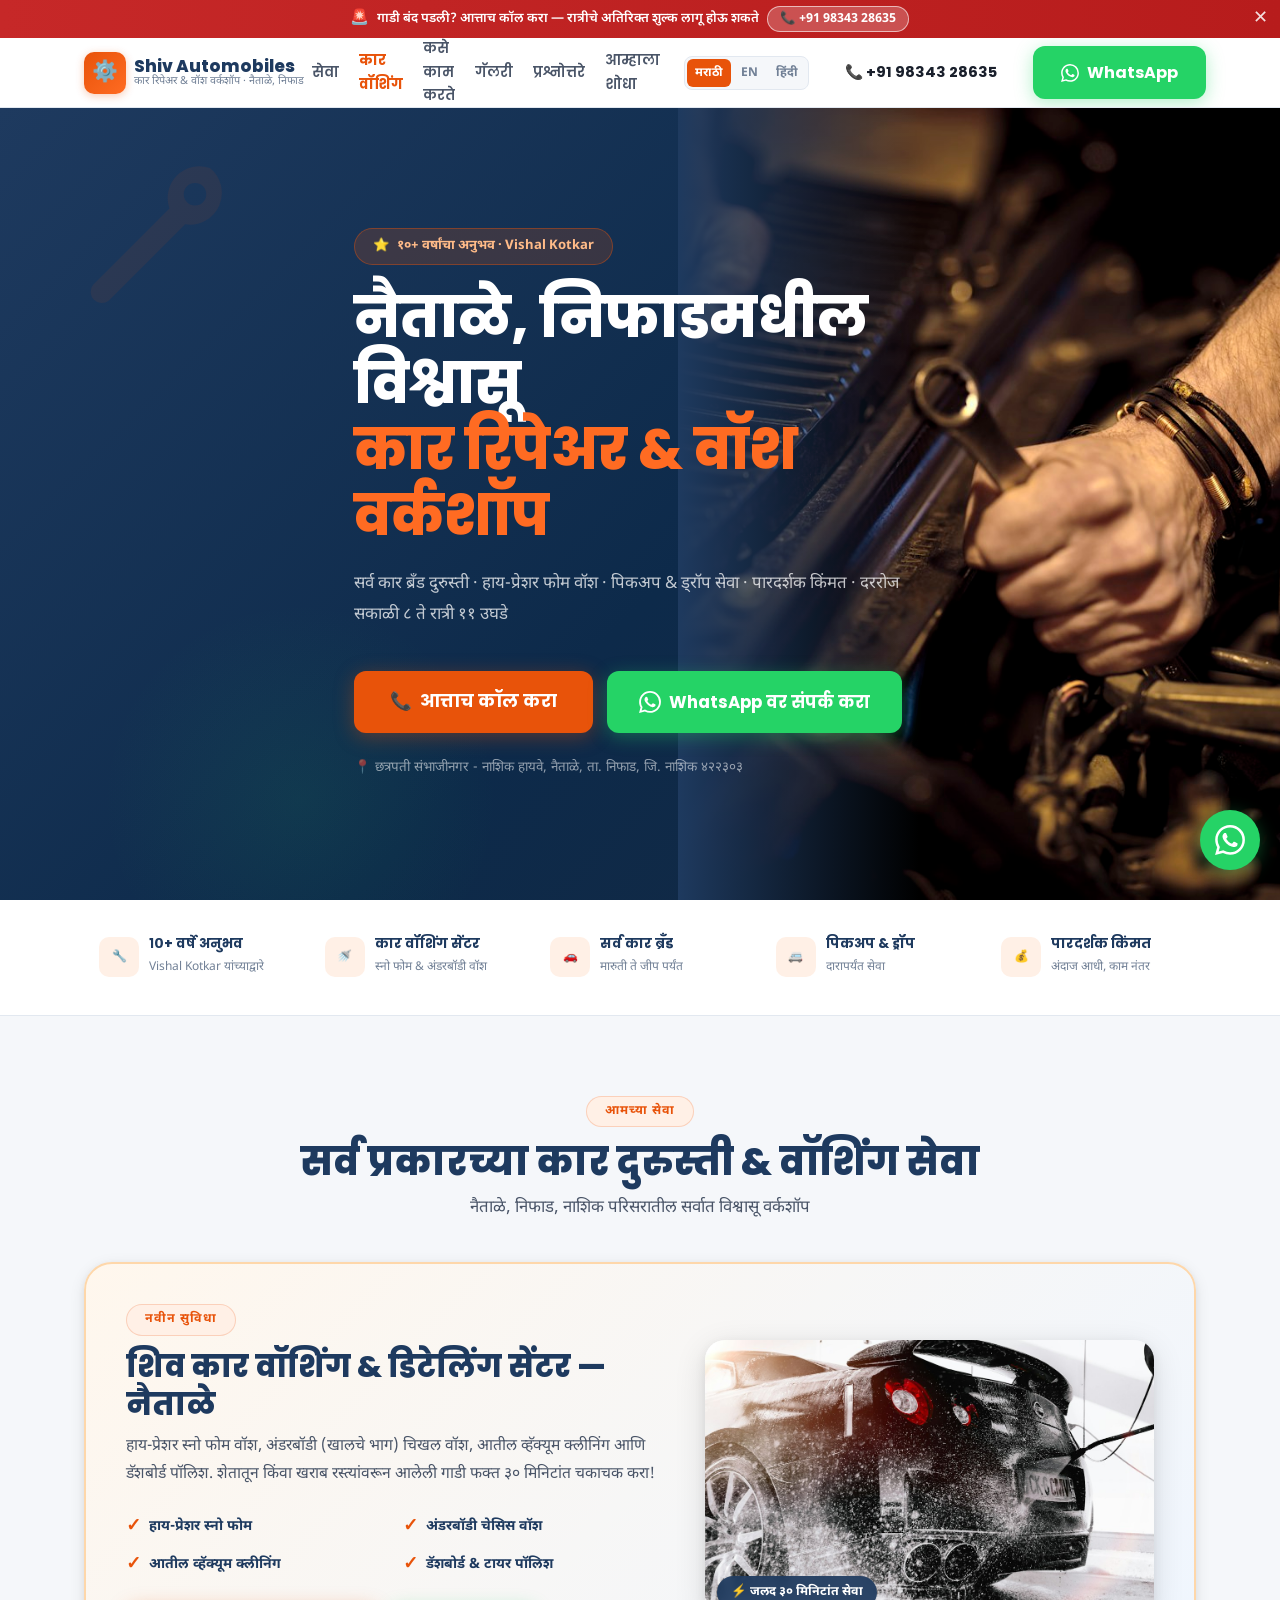
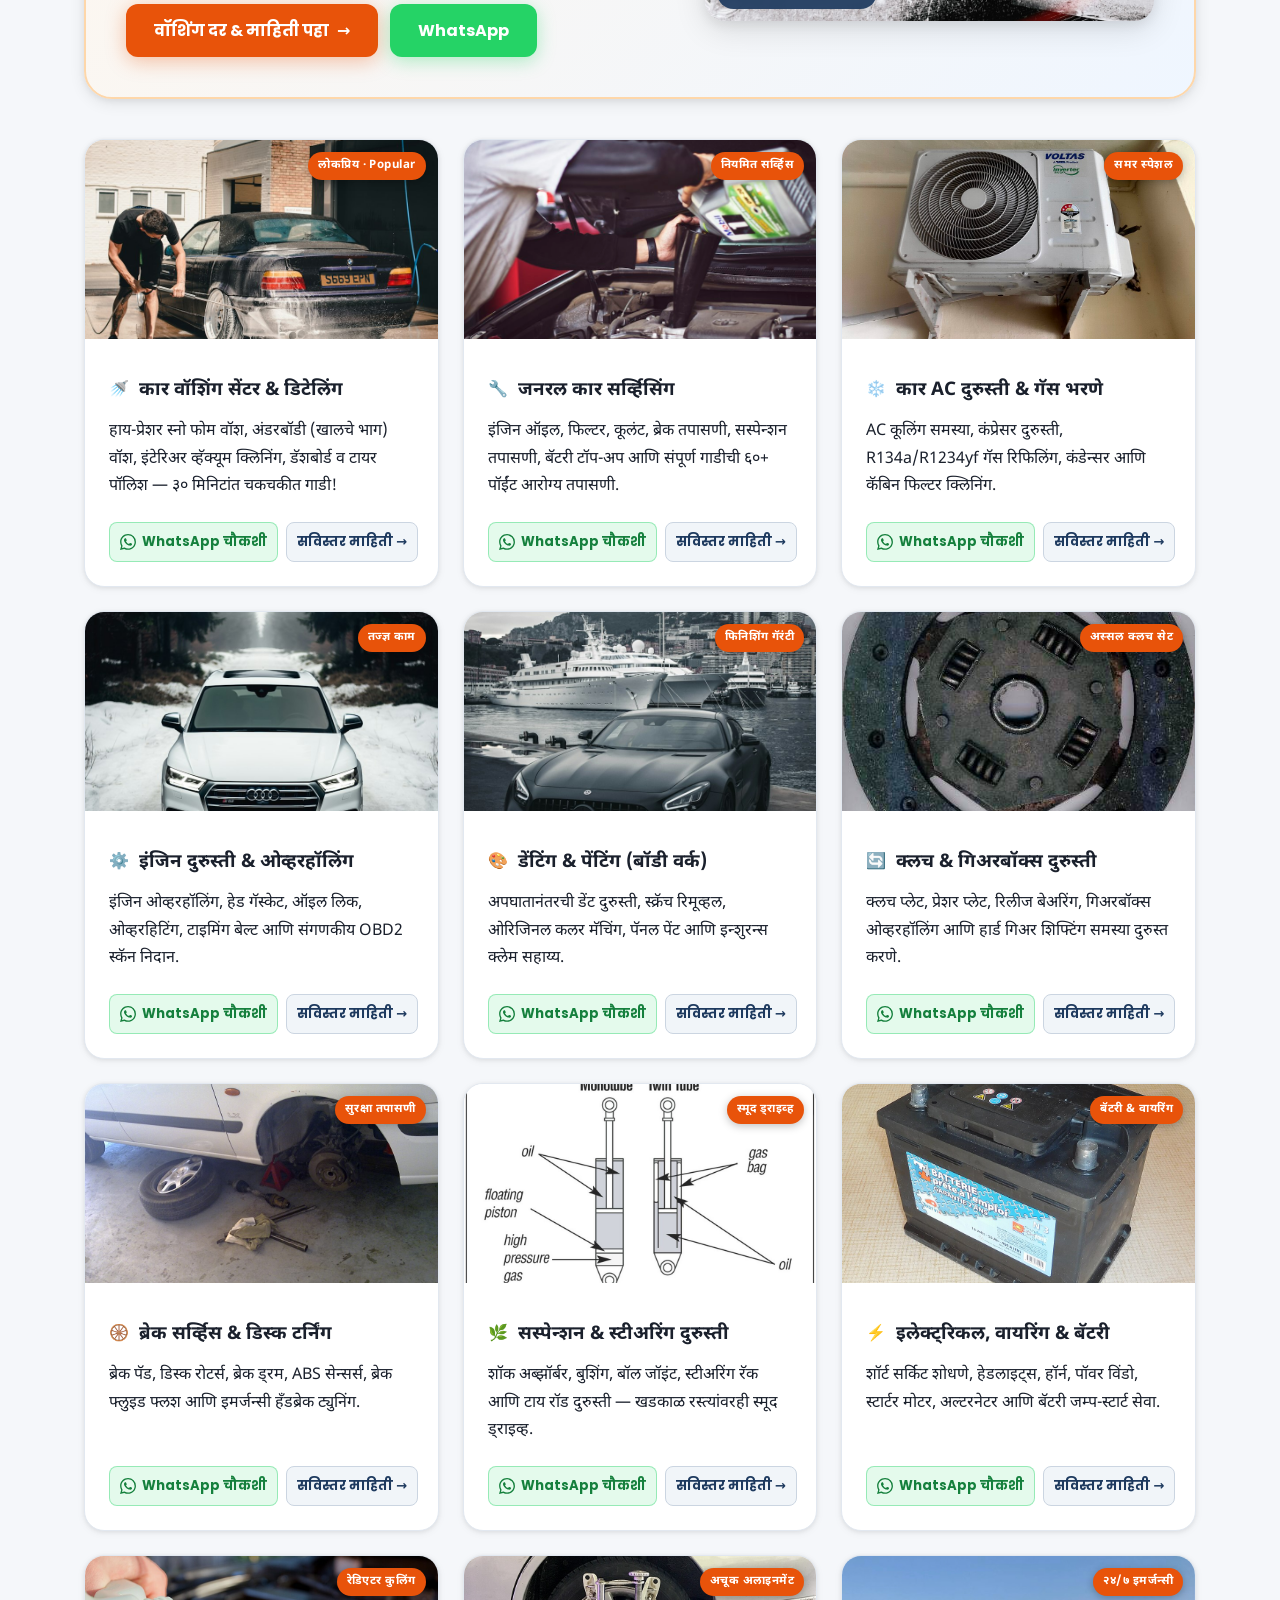
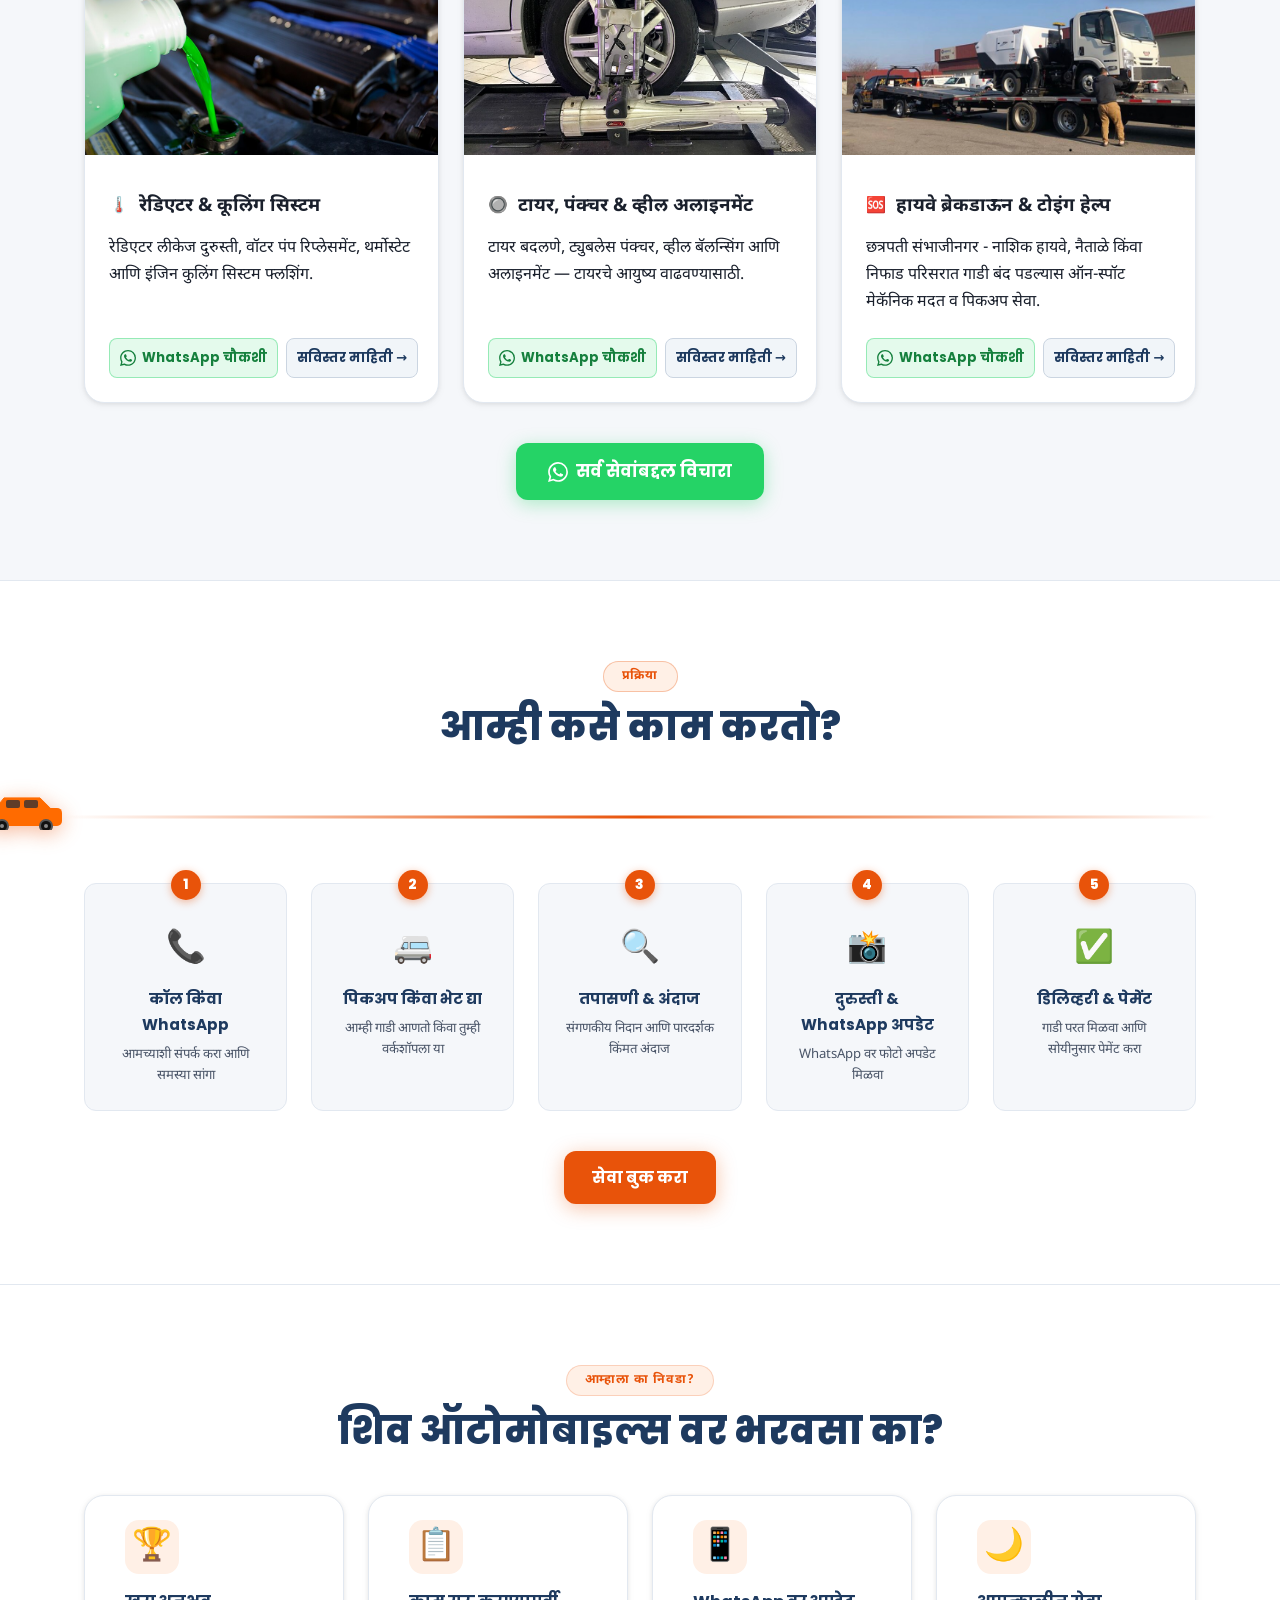
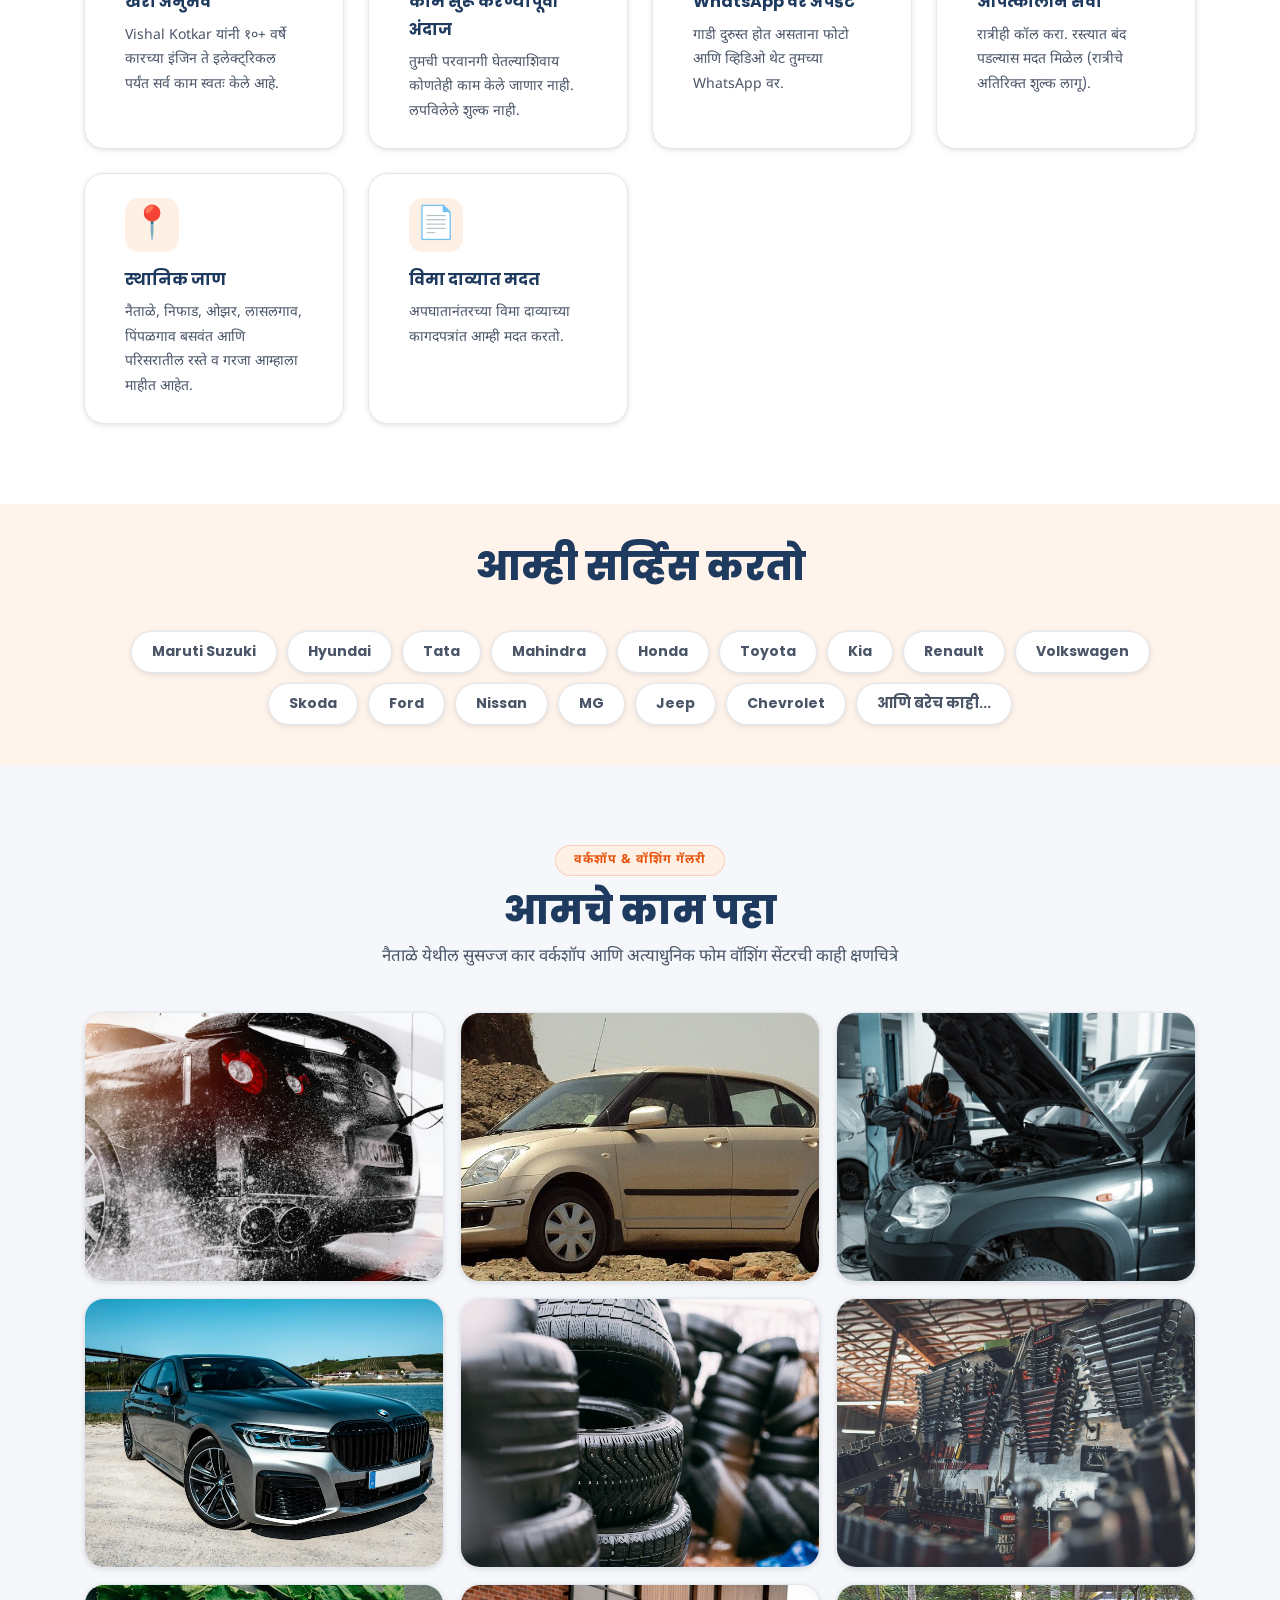
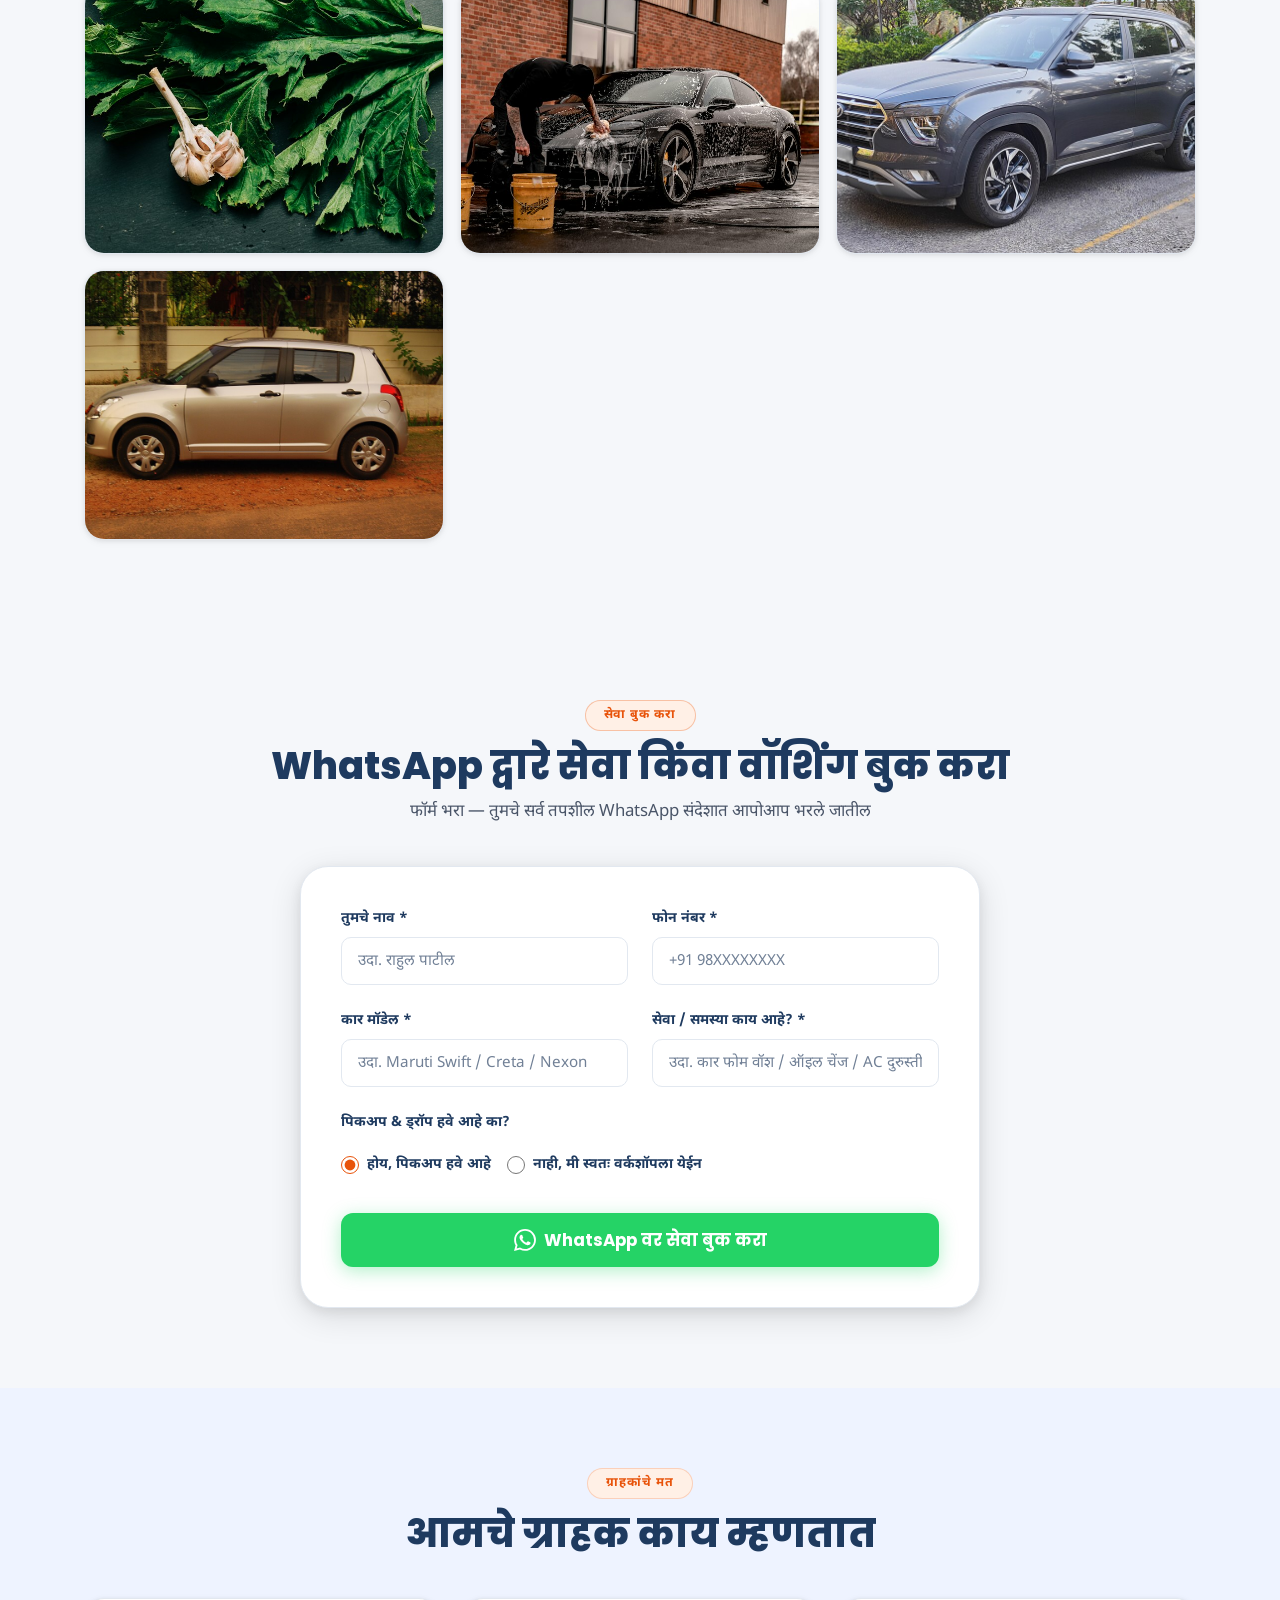
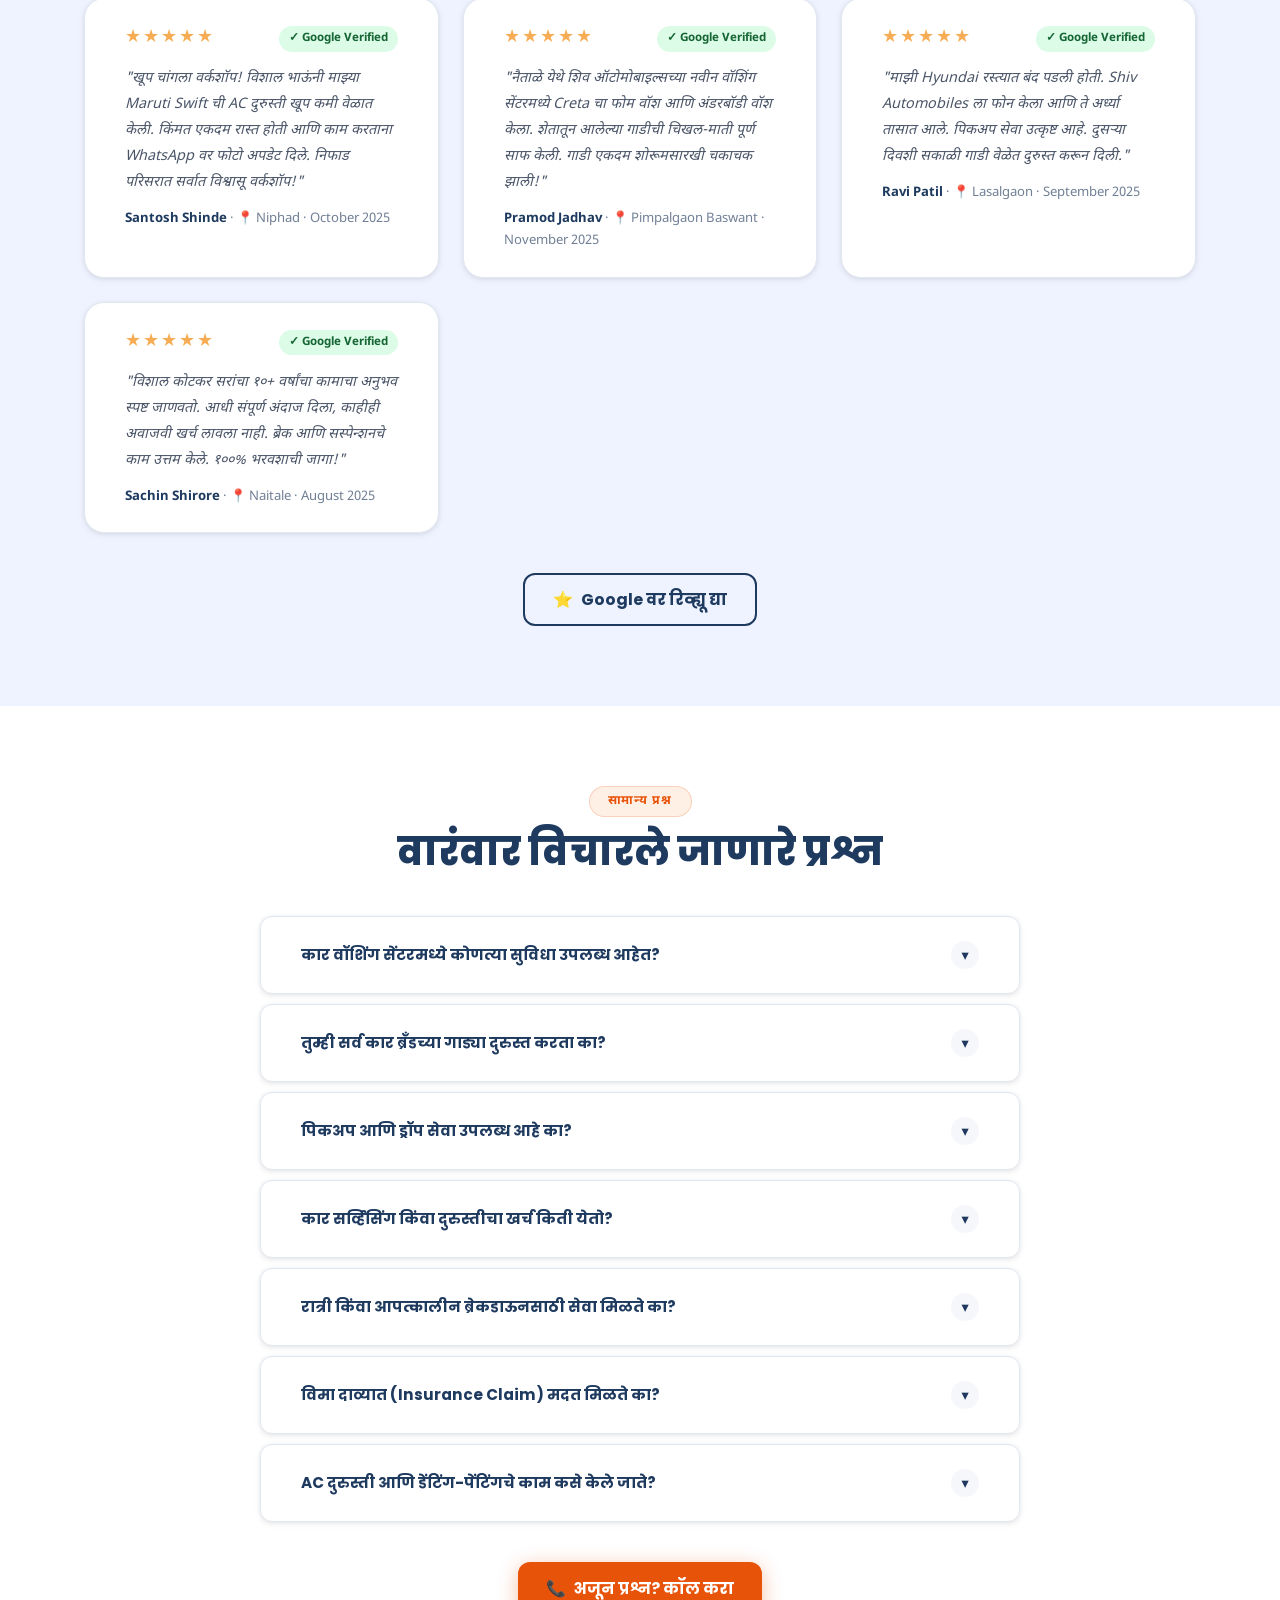
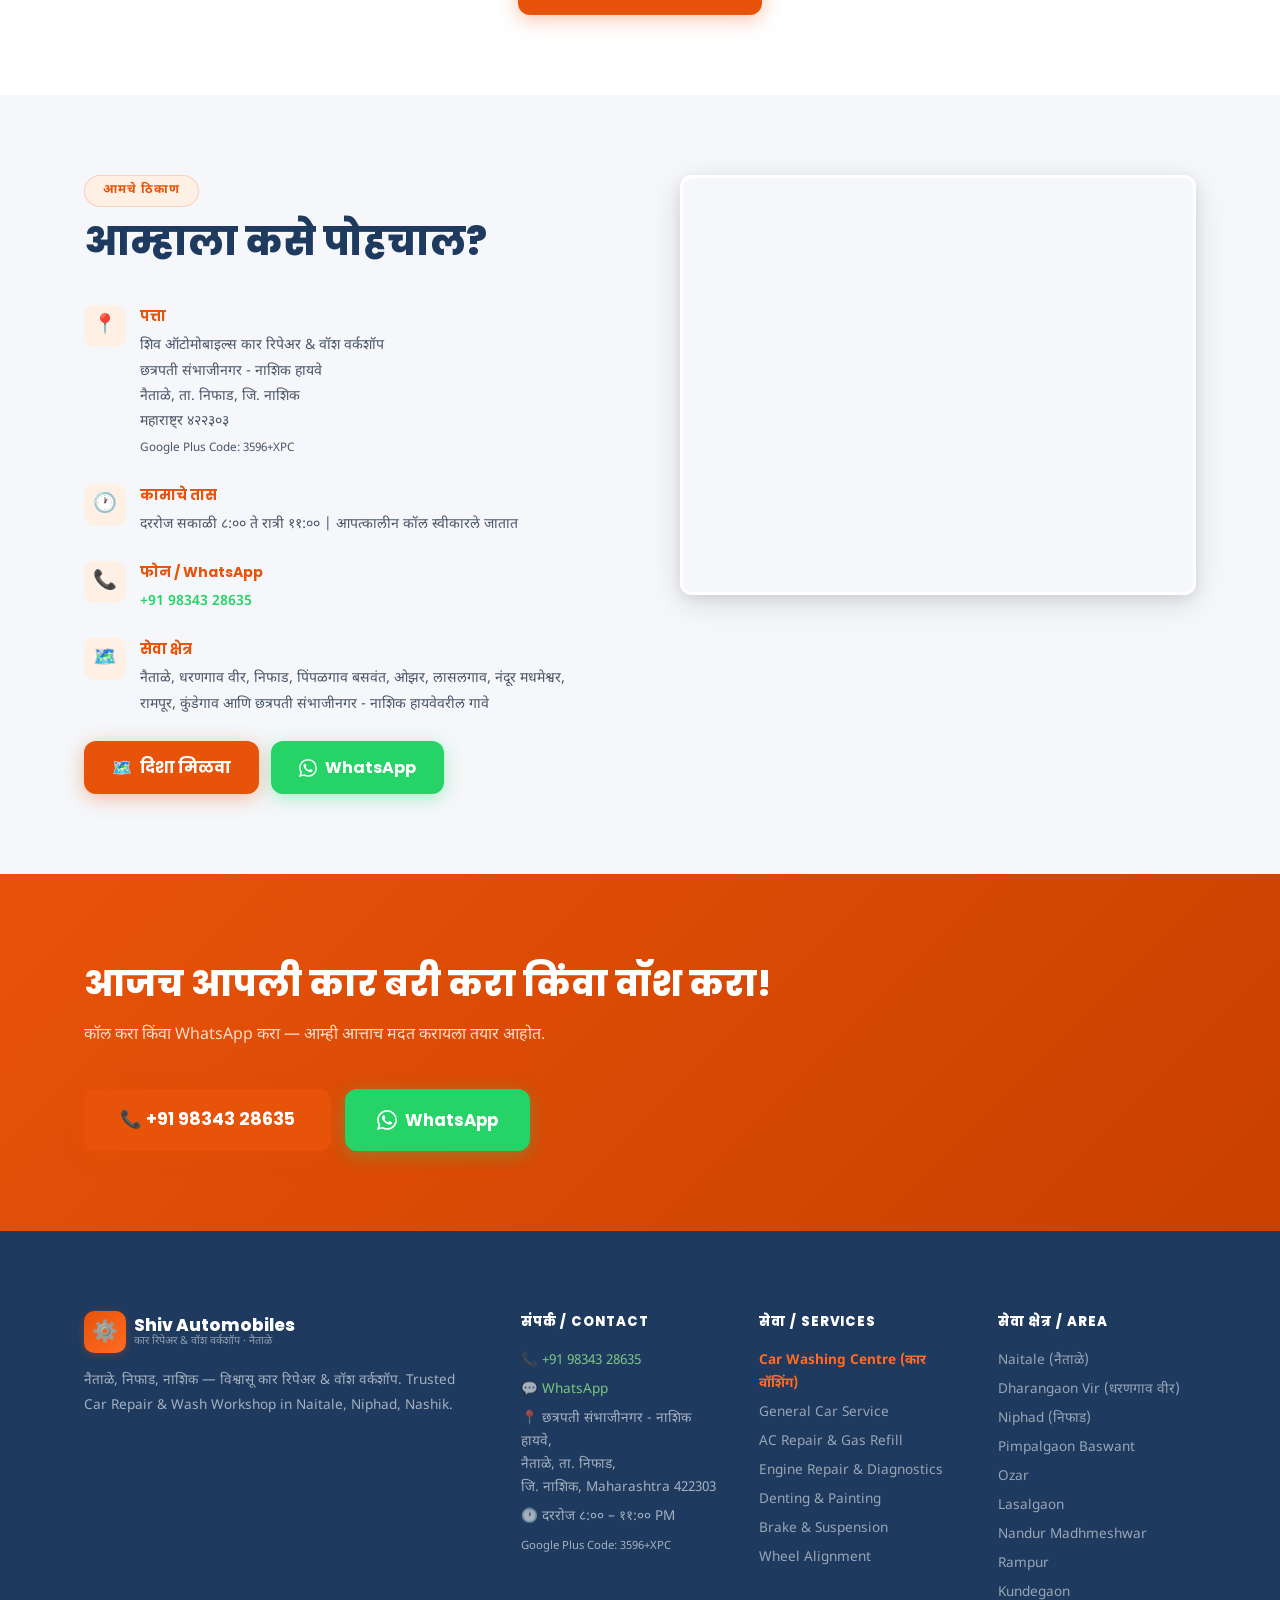
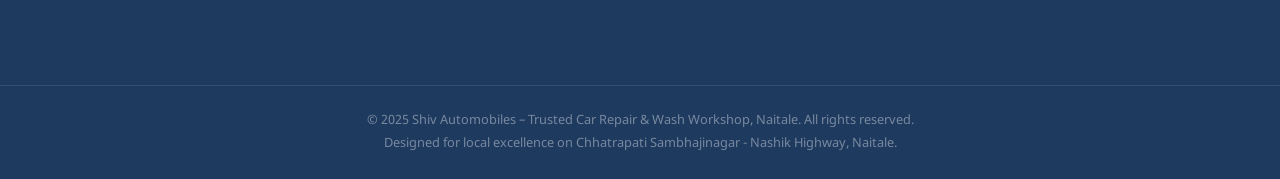
==== commit 541ddf20: "Fix mobile header overflow, slim emergency banner, and complete Hindi language toggle" ====
--- a/index.html
+++ b/index.html
@@ -217,7 +217,7 @@
         <div class="lang-toggle" id="langToggle">
           <button class="lang-btn active" data-lang="mr">मराठी</button>
           <button class="lang-btn" data-lang="en">EN</button>
-          <button class="lang-btn" data-lang="hi">हिं</button>
+          <button class="lang-btn" data-lang="hi">हिंदी</button>
         </div>
         <a href="tel:+919834328635" class="btn btn-phone header-phone" onclick="ga4Event('header_call_click')">
           📞 +91 98343 28635
--- a/css/style.css
+++ b/css/style.css
@@ -49,13 +49,20 @@
 
 /* ── RESET ── */
 *, *::before, *::after { box-sizing: border-box; margin: 0; padding: 0; }
-html { scroll-behavior: smooth; font-size: 16px; }
+html {
+  scroll-behavior: smooth;
+  font-size: 16px;
+  overflow-x: hidden;
+  max-width: 100vw;
+}
 body {
   font-family: var(--ff-deva);
   background: var(--clr-bg);
   color: var(--clr-text);
   line-height: 1.7;
   overflow-x: hidden;
+  max-width: 100vw;
+  width: 100%;
   padding-bottom: 72px;
 }
 @media (min-width: 768px) { body { padding-bottom: 0; } }
@@ -161,62 +168,131 @@
 /* ── EMERGENCY BANNER ── */
 .emergency-banner {
   position: relative;
-  background: linear-gradient(90deg, #b71c1c, #e53935, #b71c1c);
-  background-size: 200%;
-  animation: bannerShift 5s linear infinite;
-  color: #fff; text-align: center;
-  padding: 10px var(--sp-md);
-  font-size: 0.88rem; font-weight: 600;
-  display: flex; flex-wrap: wrap; align-items: center; justify-content: center;
-  gap: 10px; z-index: 999; min-height: 48px;
-}
-@keyframes bannerShift { 0%{background-position:0% 50%} 100%{background-position:200% 50%} }
+  background: linear-gradient(90deg, #c62828 0%, #b71c1c 100%);
+  color: #fff;
+  text-align: center;
+  padding: 6px 36px 6px 14px;
+  font-size: 0.82rem;
+  font-weight: 600;
+  display: flex;
+  align-items: center;
+  justify-content: center;
+  flex-wrap: wrap;
+  gap: 8px;
+  z-index: 999;
+  min-height: 38px;
+  line-height: 1.35;
+}
+.emergency-icon {
+  font-size: 0.95rem;
+  line-height: 1;
+}
 .emergency-btn {
-  background: rgba(255,255,255,0.22); border: 1px solid rgba(255,255,255,0.5);
-  padding: 4px 16px; border-radius: 99px; font-weight: 700; white-space: nowrap;
-  min-height: 36px; display: inline-flex; align-items: center;
+  background: rgba(255,255,255,0.22);
+  border: 1px solid rgba(255,255,255,0.6);
+  padding: 2px 12px;
+  border-radius: 99px;
+  font-weight: 700;
+  font-size: 0.78rem;
+  white-space: nowrap;
+  min-height: 26px;
+  display: inline-flex;
+  align-items: center;
+  color: #fff;
+  text-decoration: none;
   transition: background var(--transition);
 }
 .emergency-btn:hover { background: rgba(255,255,255,0.38); }
 .banner-close {
-  position: absolute; right: 12px; top: 50%; transform: translateY(-50%);
-  background: none; border: none; color: rgba(255,255,255,0.7);
-  font-size: 1.2rem; padding: 4px 8px; min-height: 36px;
+  position: absolute;
+  right: 8px;
+  top: 50%;
+  transform: translateY(-50%);
+  background: none;
+  border: none;
+  color: rgba(255,255,255,0.85);
+  font-size: 1.15rem;
+  padding: 4px;
+  min-height: 28px;
+  cursor: pointer;
+  line-height: 1;
+}
+.banner-close:hover { color: #fff; }
+
+@media (max-width: 600px) {
+  .emergency-banner {
+    padding: 6px 30px 6px 10px;
+    font-size: 0.74rem;
+    gap: 5px;
+    line-height: 1.3;
+    min-height: 34px;
+  }
+  .emergency-btn {
+    padding: 2px 8px;
+    font-size: 0.72rem;
+    min-height: 22px;
+  }
+  .emergency-icon {
+    font-size: 0.85rem;
+  }
 }
 
 /* ── HEADER ── */
 .site-header {
   position: sticky; top: 0; z-index: 900;
-  background: rgba(255,255,255,0.97);
+  background: rgba(255,255,255,0.98);
   backdrop-filter: blur(14px);
   -webkit-backdrop-filter: blur(14px);
   border-bottom: 1px solid var(--clr-border);
   height: var(--header-h);
   display: flex; align-items: center;
   transition: box-shadow var(--transition);
-}
-.site-header.scrolled { box-shadow: 0 4px 20px rgba(0,0,0,0.1); }
-
-.header-inner { display: flex; align-items: center; gap: var(--sp-md); width: 100%; }
-
-.logo-wrap { display: flex; align-items: center; gap: 10px; flex-shrink: 0; text-decoration: none; }
+  width: 100%;
+  max-width: 100vw;
+  overflow: hidden;
+}
+.site-header.scrolled { box-shadow: 0 4px 20px rgba(0,0,0,0.08); }
+
+.header-inner {
+  display: flex;
+  align-items: center;
+  justify-content: space-between;
+  gap: var(--sp-xs);
+  width: 100%;
+}
+
+.logo-wrap {
+  display: flex;
+  align-items: center;
+  gap: 8px;
+  flex-shrink: 0;
+  text-decoration: none;
+}
 .logo-icon {
-  width: 44px; height: 44px; border-radius: 10px;
+  width: 42px; height: 42px; border-radius: 10px;
   background: linear-gradient(135deg, var(--clr-orange), var(--clr-orange-l));
   display: flex; align-items: center; justify-content: center;
-  font-size: 1.4rem; box-shadow: 0 2px 8px rgba(232,83,10,0.3);
+  font-size: 1.3rem; box-shadow: 0 2px 8px rgba(232,83,10,0.3);
+  flex-shrink: 0;
 }
 .logo-text { display: flex; flex-direction: column; }
-.logo-main { font-family: var(--ff-sans); font-weight: 800; font-size: 1.05rem; color: var(--clr-navy); line-height: 1.1; }
-.logo-sub  { font-size: 0.68rem; color: var(--clr-text-muted); line-height: 1.2; }
-
-.header-nav { display: none; gap: 24px; margin-left: auto; }
+.logo-main {
+  font-family: var(--ff-sans); font-weight: 800;
+  font-size: 1.05rem; color: var(--clr-navy); line-height: 1.1;
+  white-space: nowrap;
+}
+.logo-sub {
+  font-size: 0.68rem; color: var(--clr-text-muted); line-height: 1.2;
+  white-space: nowrap;
+}
+
+.header-nav { display: none; gap: 20px; margin-left: auto; margin-right: 16px; }
 @media (min-width: 1024px) {
   .header-nav { display: flex; align-items: center; }
   .header-nav a {
     font-family: var(--ff-sans); font-size: 0.88rem; font-weight: 600;
     color: var(--clr-text-2); padding: 4px 0; position: relative;
-    transition: color var(--transition);
+    transition: color var(--transition); text-decoration: none;
   }
   .header-nav a::after {
     content: ''; position: absolute; bottom: -2px; left: 0; right: 0;
@@ -227,19 +303,81 @@
   .header-nav a:hover::after { transform: scaleX(1); }
 }
 
-.header-cta { display: flex; align-items: center; gap: 8px; margin-left: auto; }
-
-.lang-toggle { display: flex; gap: 2px; background: var(--clr-bg-2); border-radius: 8px; padding: 3px; }
+.header-cta {
+  display: flex;
+  align-items: center;
+  gap: 8px;
+  margin-left: auto;
+  flex-shrink: 0;
+}
+
+.lang-toggle {
+  display: flex;
+  gap: 2px;
+  background: var(--clr-bg-2);
+  border: 1px solid var(--clr-border);
+  border-radius: 8px;
+  padding: 2px;
+  flex-shrink: 0;
+}
 .lang-btn {
-  background: none; border: none; color: var(--clr-text-muted);
-  font-size: 0.78rem; font-weight: 700; padding: 4px 10px;
-  border-radius: 6px; transition: background var(--transition), color var(--transition);
-  min-height: 32px;
-}
-.lang-btn.active, .lang-btn:hover { background: var(--clr-orange); color: #fff; }
-
-.header-phone { display: none; font-size: 0.95rem; }
-@media (min-width: 768px) { .header-phone { display: inline-flex; } }
+  background: none;
+  border: none;
+  color: var(--clr-text-muted);
+  font-size: 0.76rem;
+  font-weight: 700;
+  padding: 4px 8px;
+  border-radius: 6px;
+  transition: background var(--transition), color var(--transition);
+  min-height: 28px;
+  cursor: pointer;
+  white-space: nowrap;
+}
+.lang-btn.active, .lang-btn:hover {
+  background: var(--clr-orange);
+  color: #fff;
+}
+
+.header-phone { display: none; font-size: 0.92rem; }
+.header-cta .btn-wa { display: none; }
+
+@media (min-width: 768px) {
+  .header-cta .btn-wa { display: inline-flex; }
+}
+@media (min-width: 992px) {
+  .header-phone { display: inline-flex; }
+}
+
+@media (max-width: 480px) {
+  :root {
+    --header-h: 62px;
+  }
+  .header-inner {
+    padding: 0 10px;
+    gap: 6px;
+  }
+  .logo-icon {
+    width: 36px;
+    height: 36px;
+    font-size: 1.15rem;
+    border-radius: 8px;
+  }
+  .logo-main {
+    font-size: 0.92rem;
+  }
+  .logo-sub {
+    font-size: 0.58rem;
+    max-width: 140px;
+    white-space: nowrap;
+    overflow: hidden;
+    text-overflow: ellipsis;
+  }
+  .lang-btn {
+    font-size: 0.72rem;
+    padding: 3px 6px;
+    min-height: 26px;
+  }
+}
 
 /* ── HERO ── */
 .hero {
@@ -1030,7 +1168,12 @@
   box-shadow: var(--shadow-sm);
 }
 .wa-float:hover .wa-float-tooltip { opacity: 1; transform: translateX(0); }
-@media (min-width: 768px) { .wa-float { bottom: 30px; } }
+@media (max-width: 768px) {
+  .wa-float { display: none !important; }
+}
+@media (min-width: 769px) {
+  .wa-float { bottom: 30px; }
+}
 
 /* ── MOBILE STICKY ── */
 .mobile-sticky {
@@ -1076,6 +1219,15 @@
 
 /* ── RESPONSIVE ── */
 @media (max-width: 640px) {
+  :root {
+    --sp-md: 1rem;
+    --sp-lg: 1.5rem;
+  }
+  .container {
+    padding: 0 14px;
+    max-width: 100%;
+    box-sizing: border-box;
+  }
   .hero-ctas { flex-direction: column; }
   .hero-ctas .btn { width: 100%; justify-content: center; }
   .cta-band-inner { flex-direction: column; text-align: center; }
@@ -1083,4 +1235,7 @@
   .book-form { padding: var(--sp-md); }
   .find-us-btns { flex-direction: column; }
   .hero-stat { min-width: 90px; padding: 10px 14px; }
-}
+  .trust-inner { grid-template-columns: 1fr 1fr; gap: 8px; }
+  .trust-item { padding: 8px 10px; }
+  .services-grid { grid-template-columns: 1fr; }
+}
